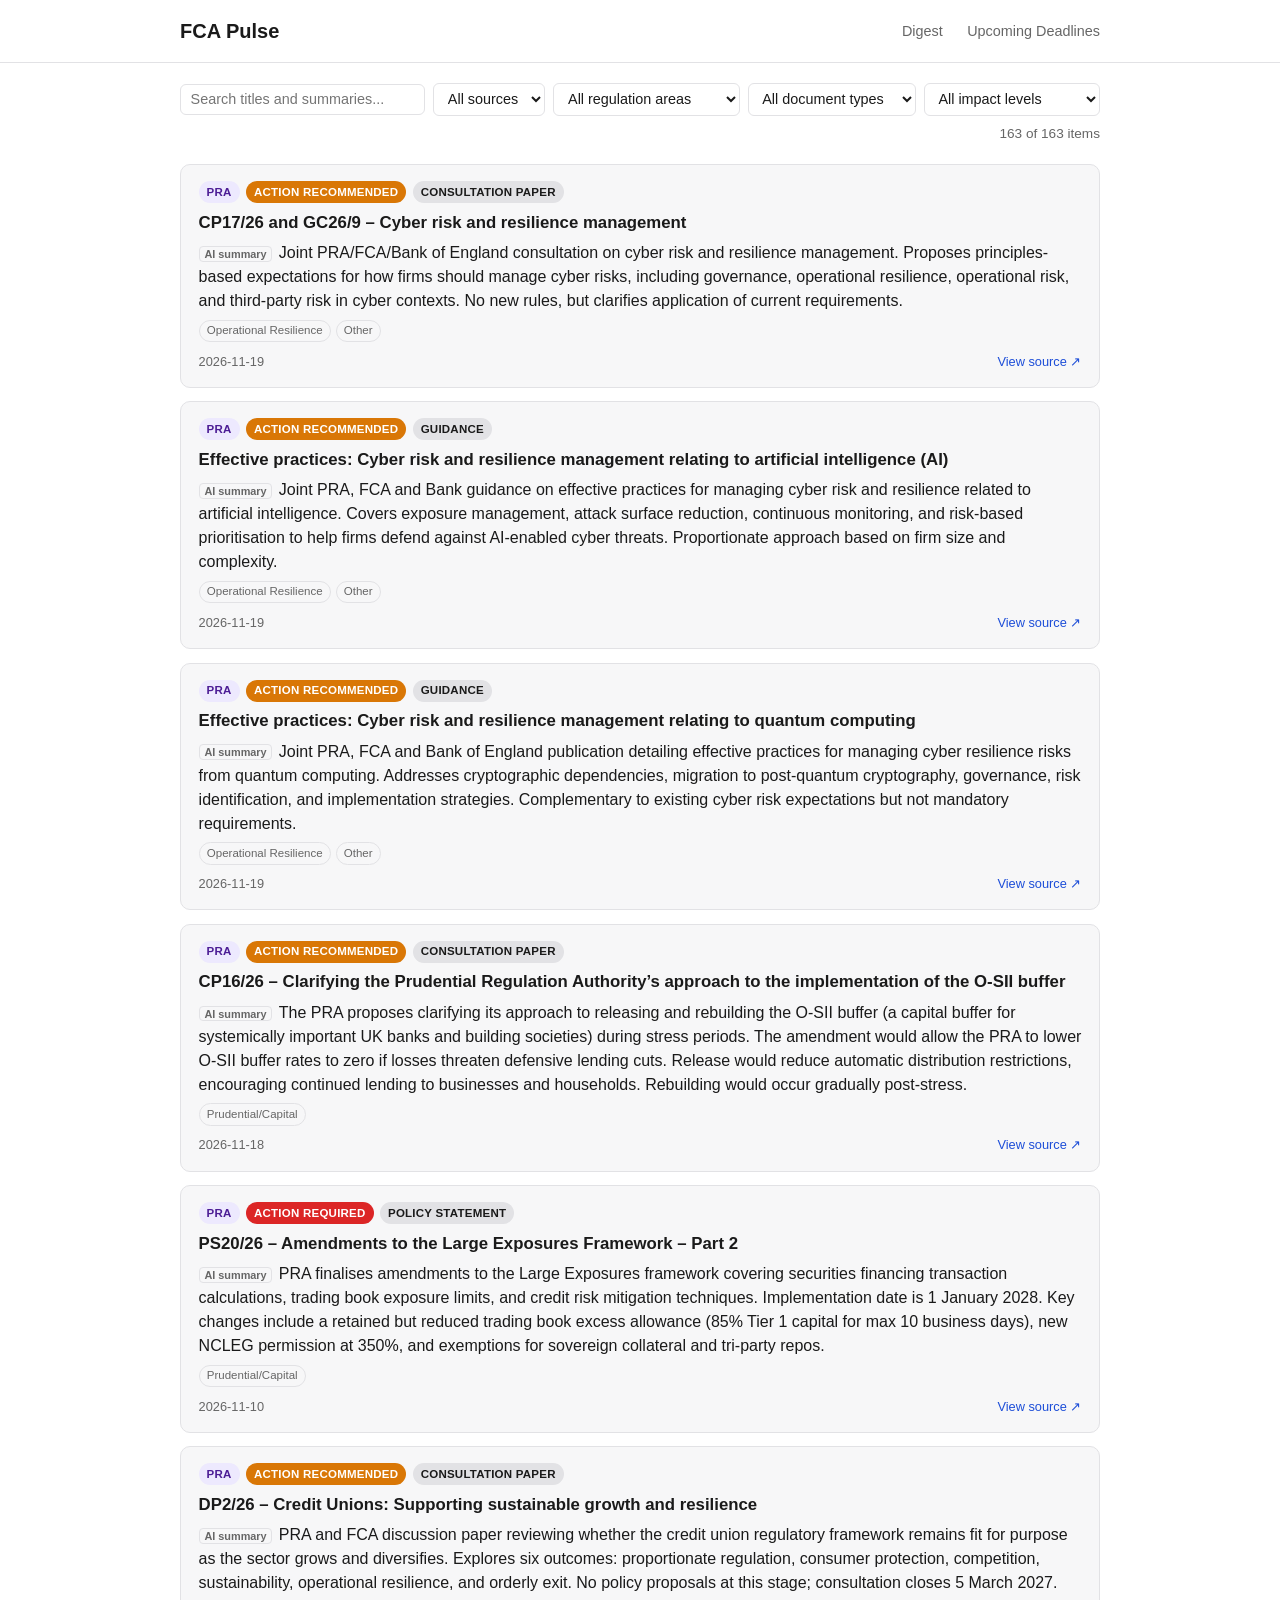
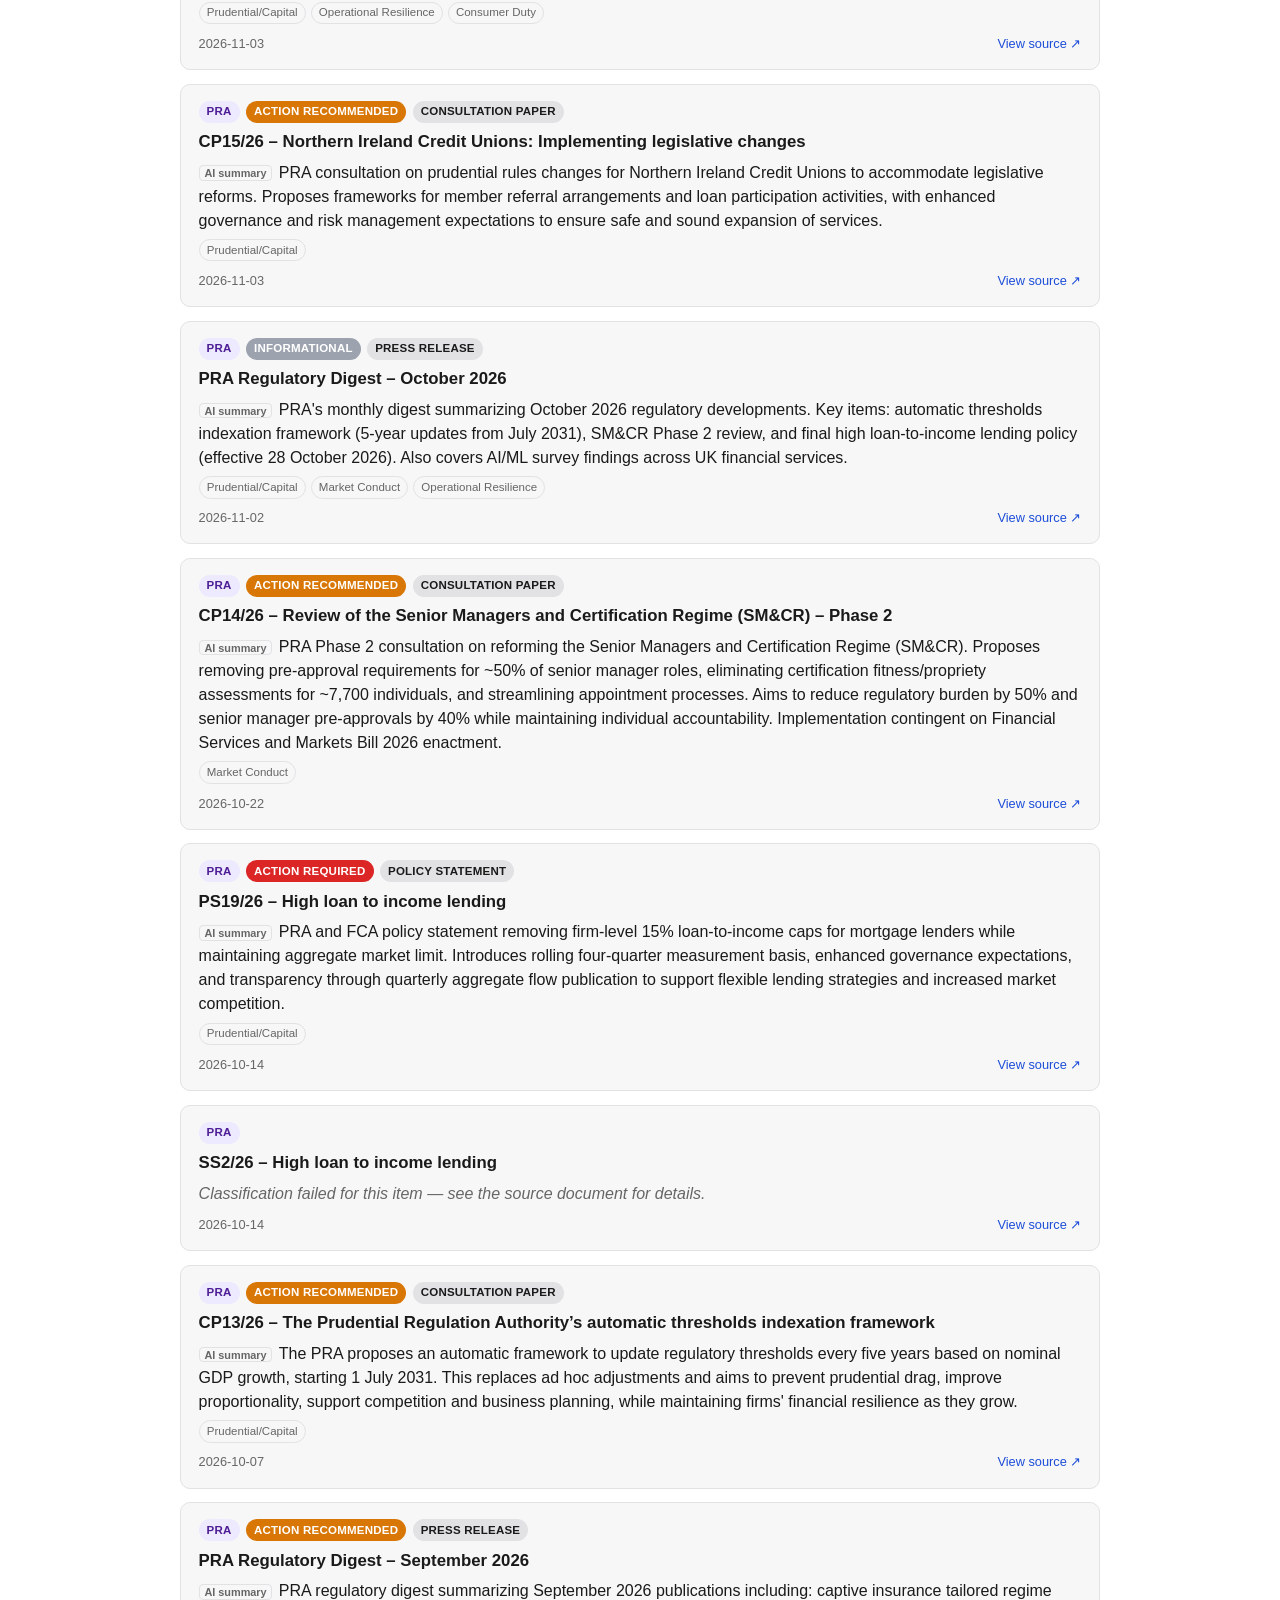
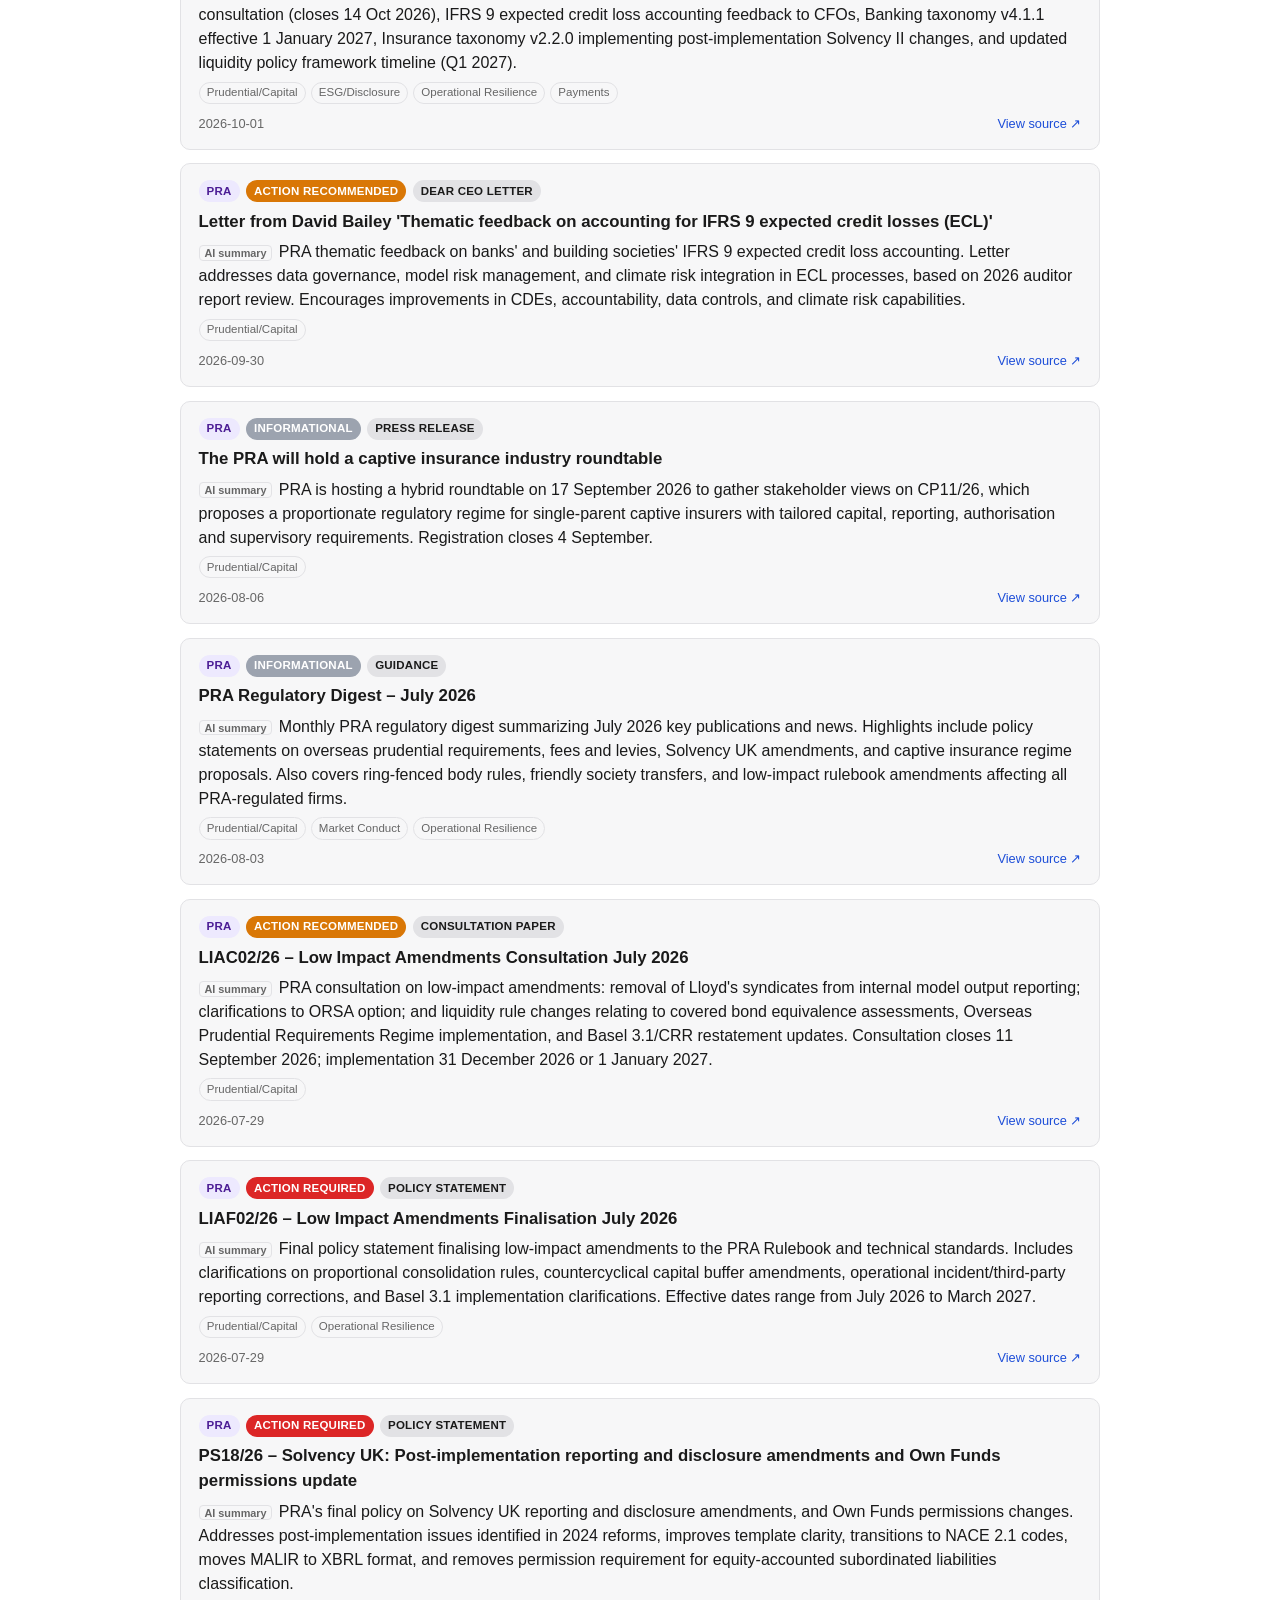
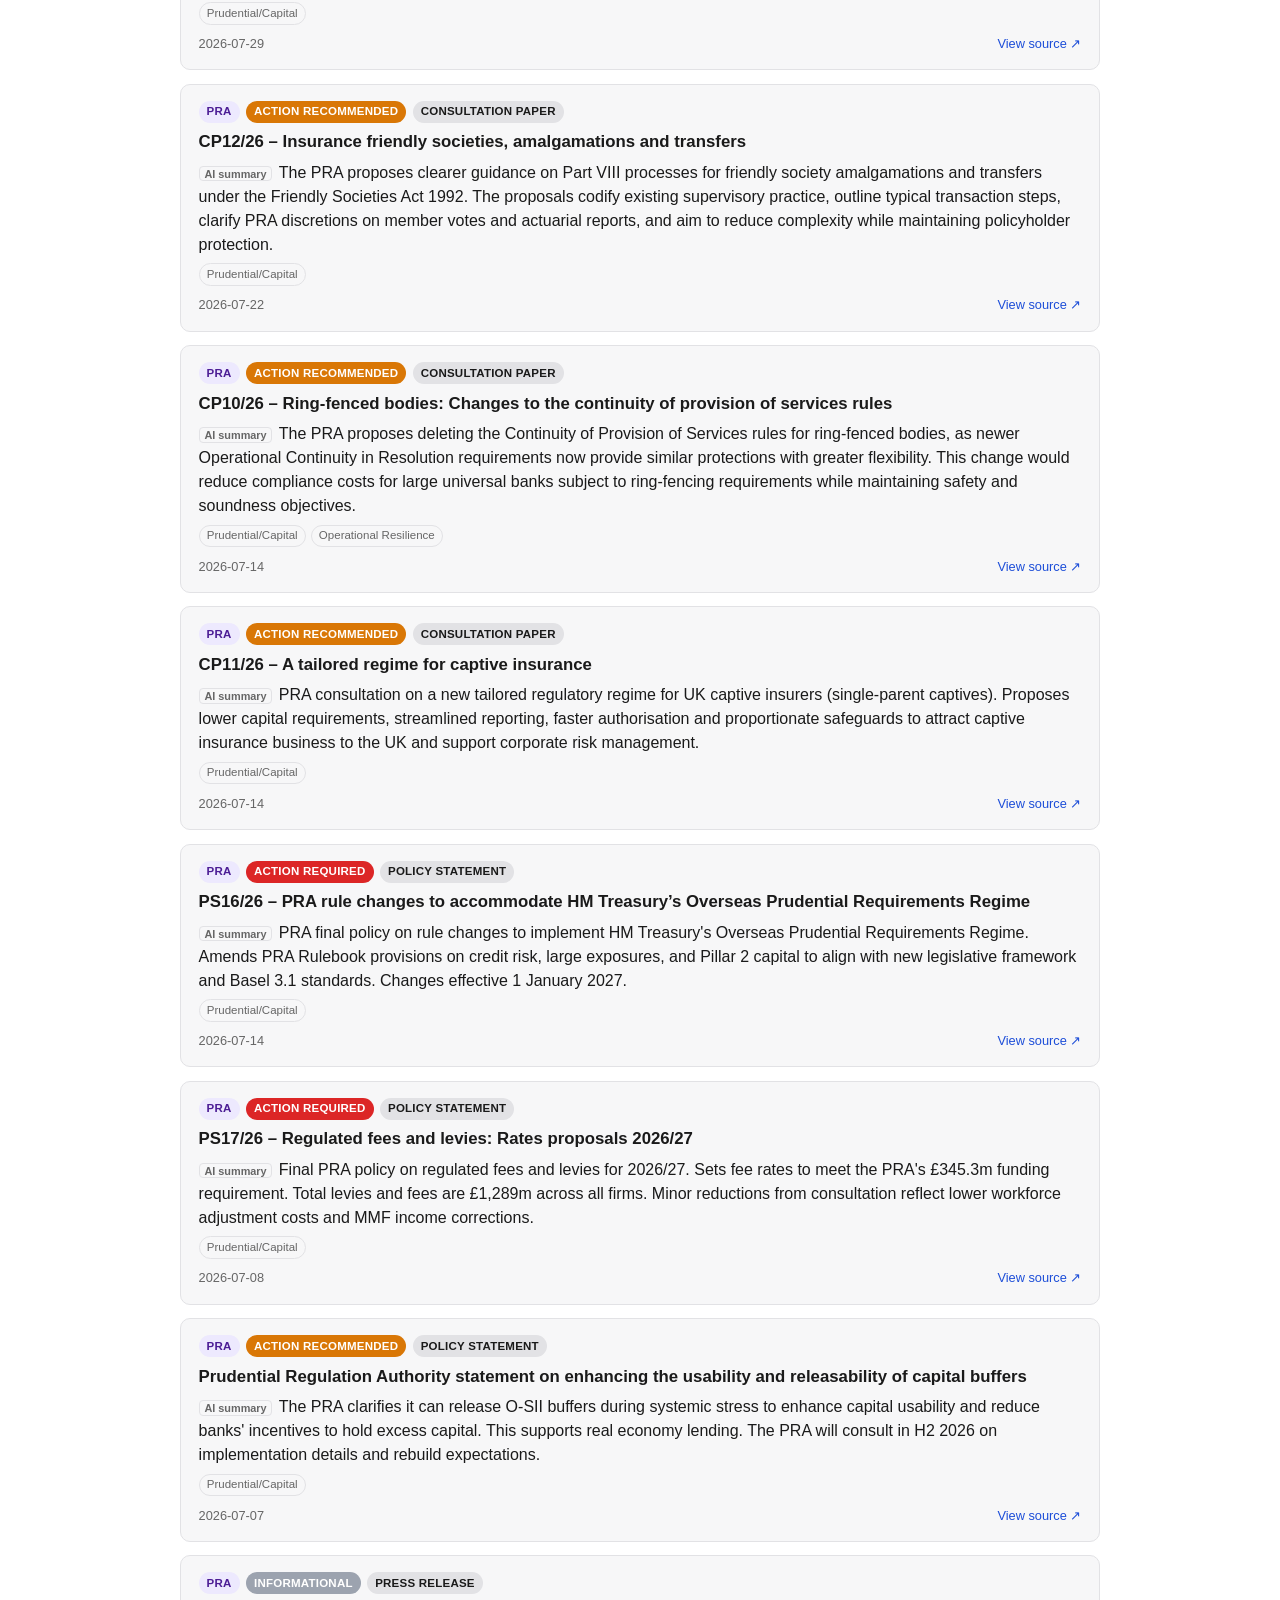
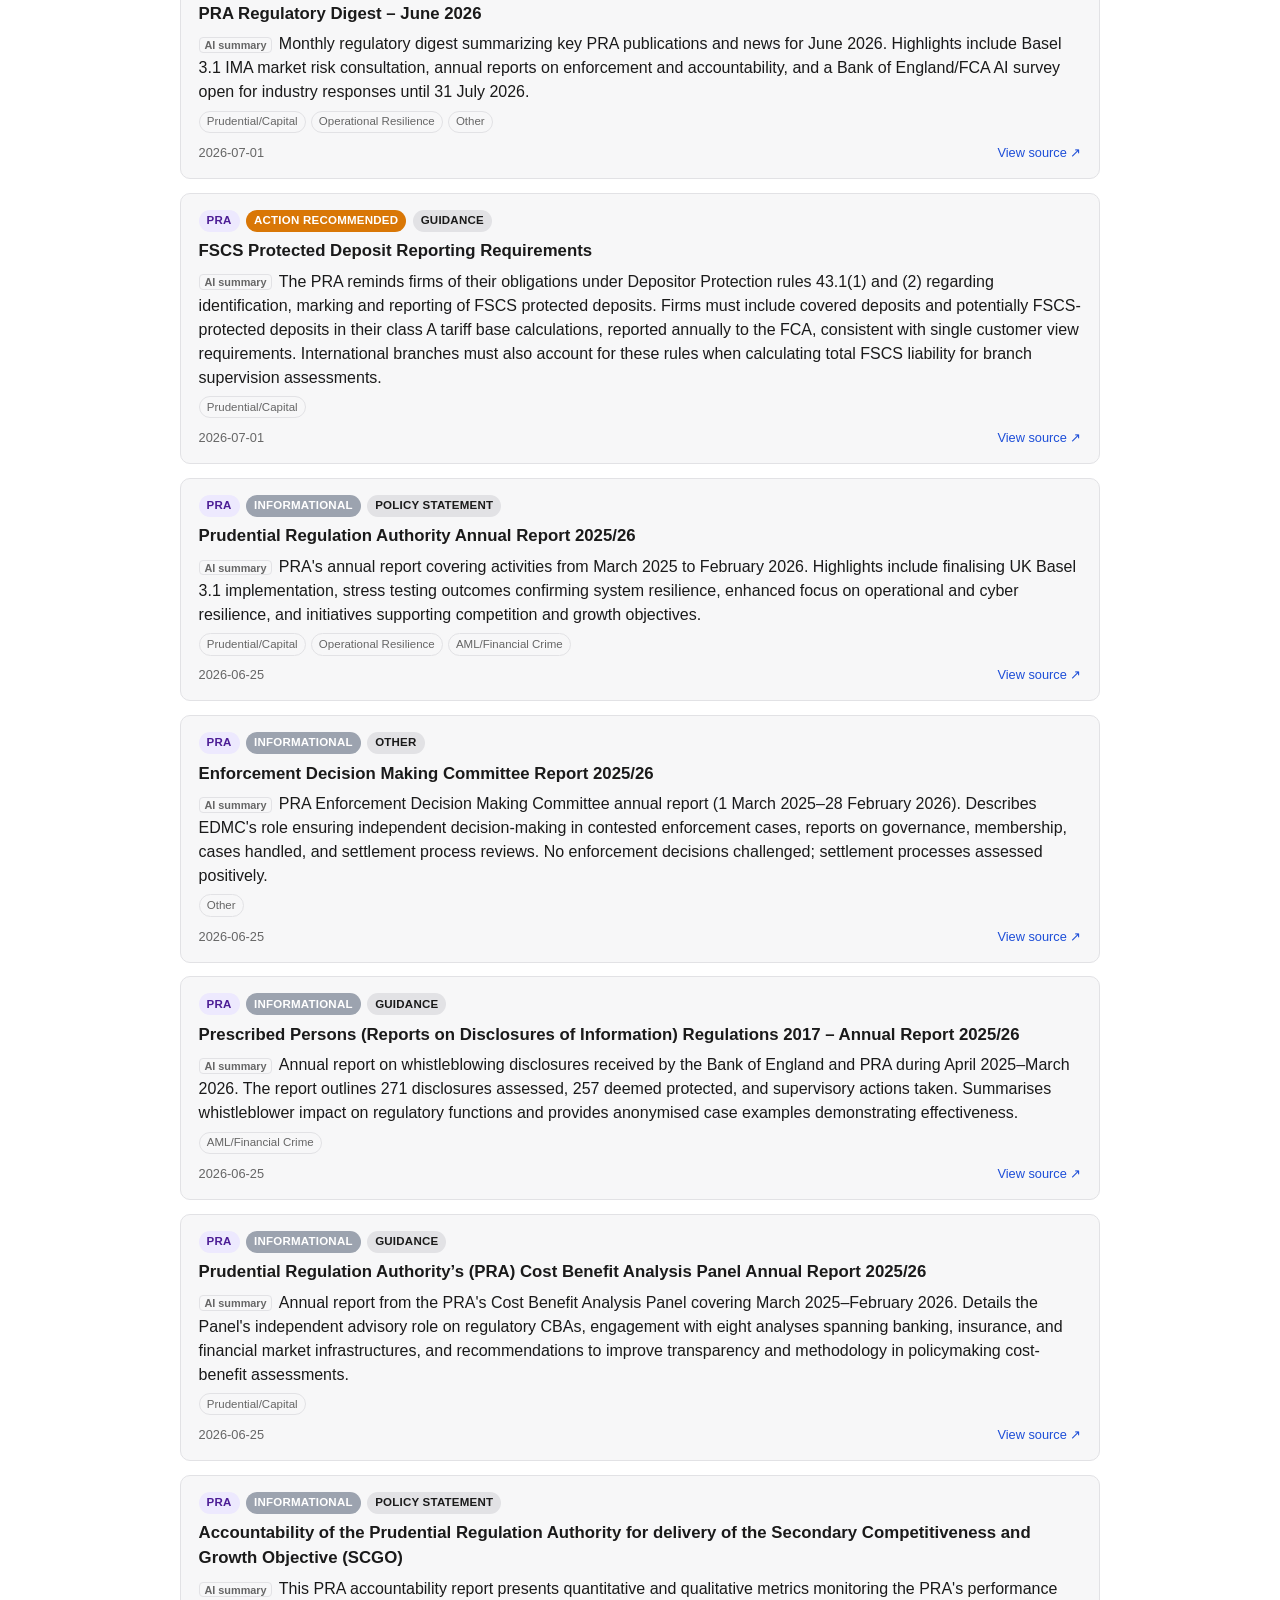
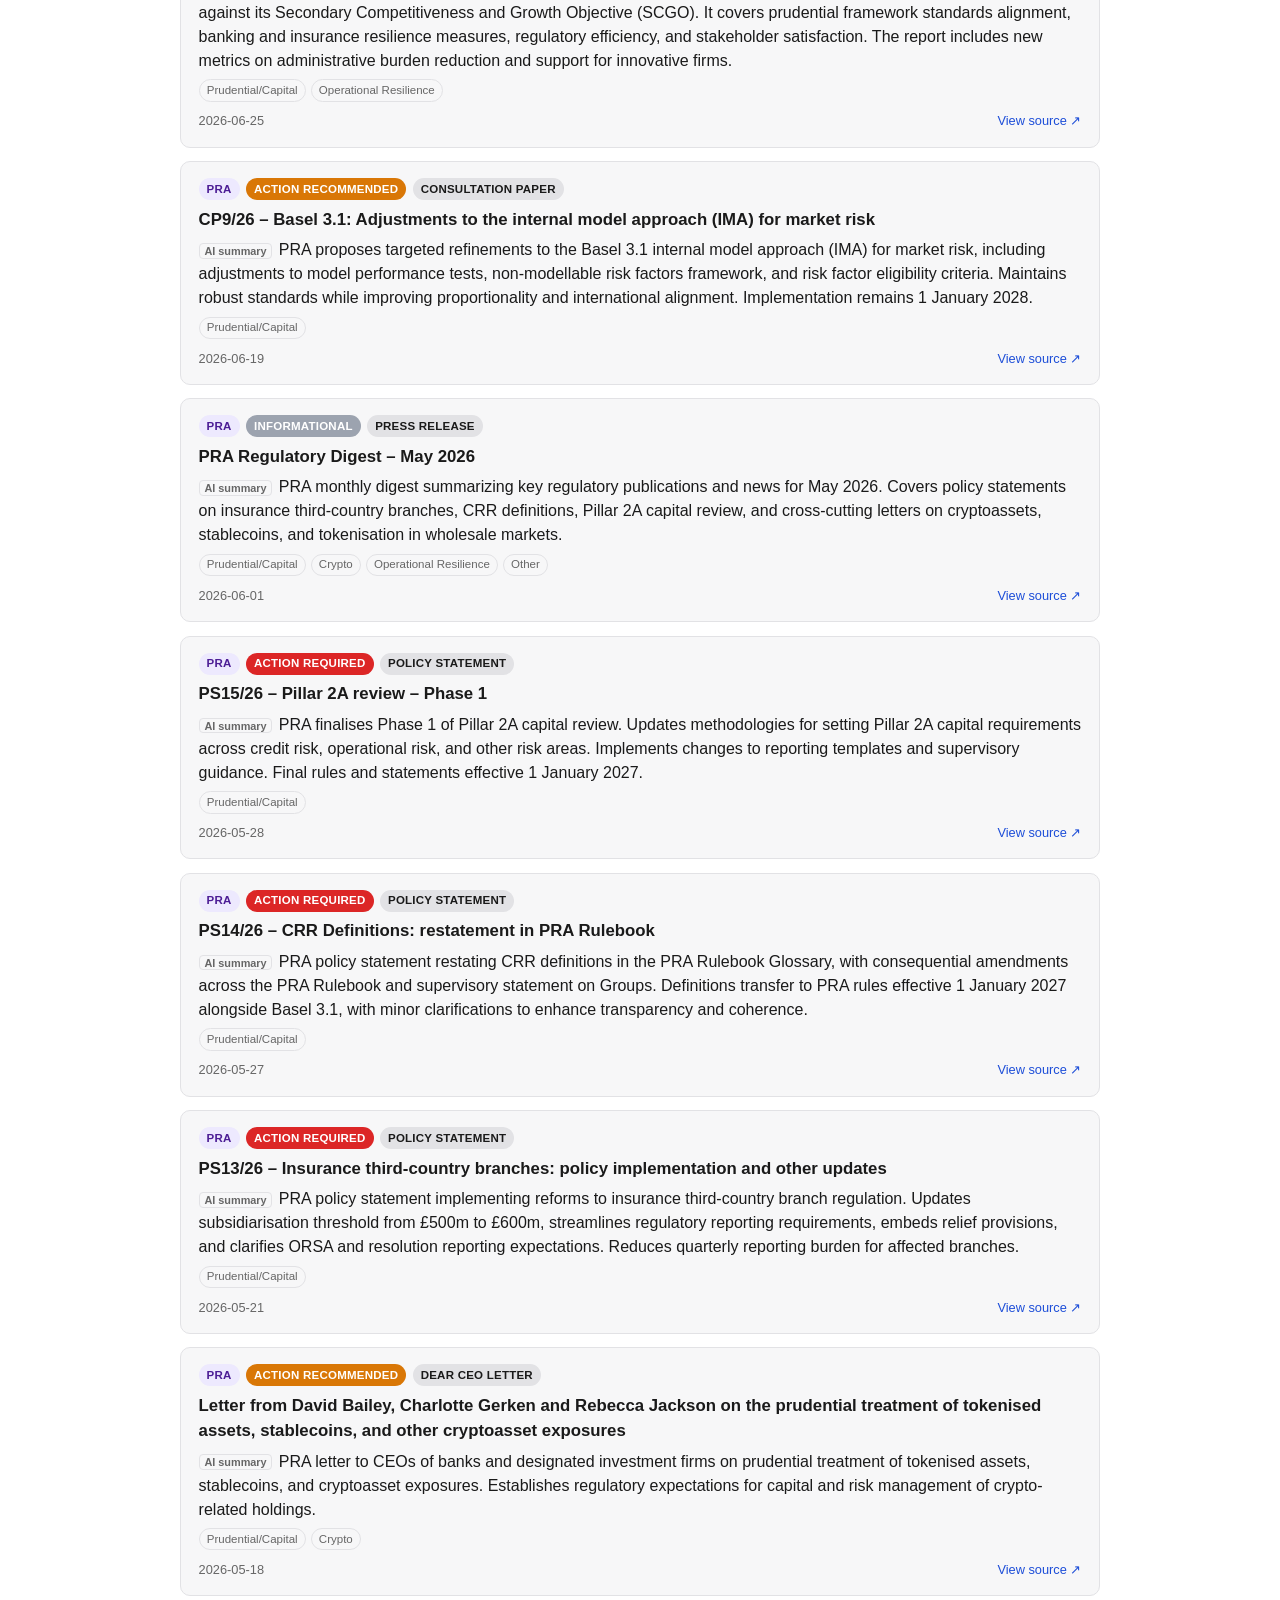
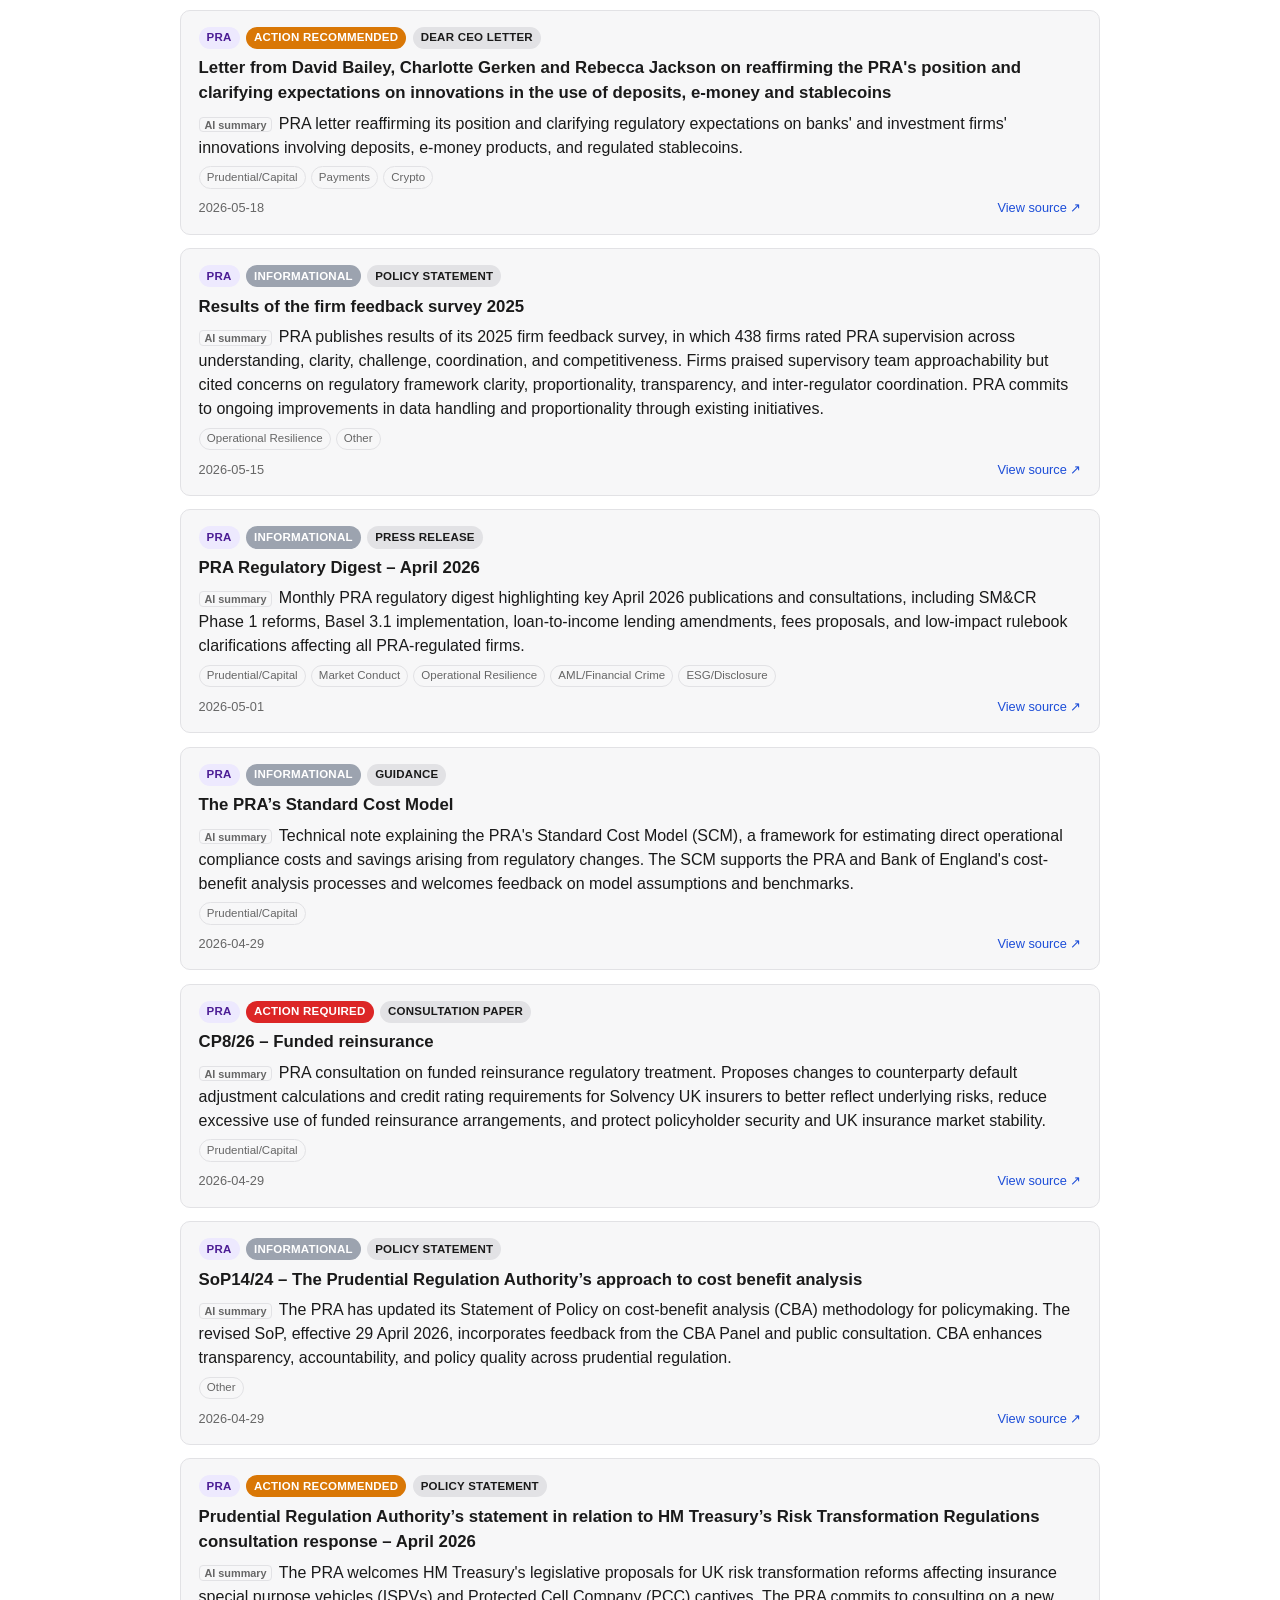
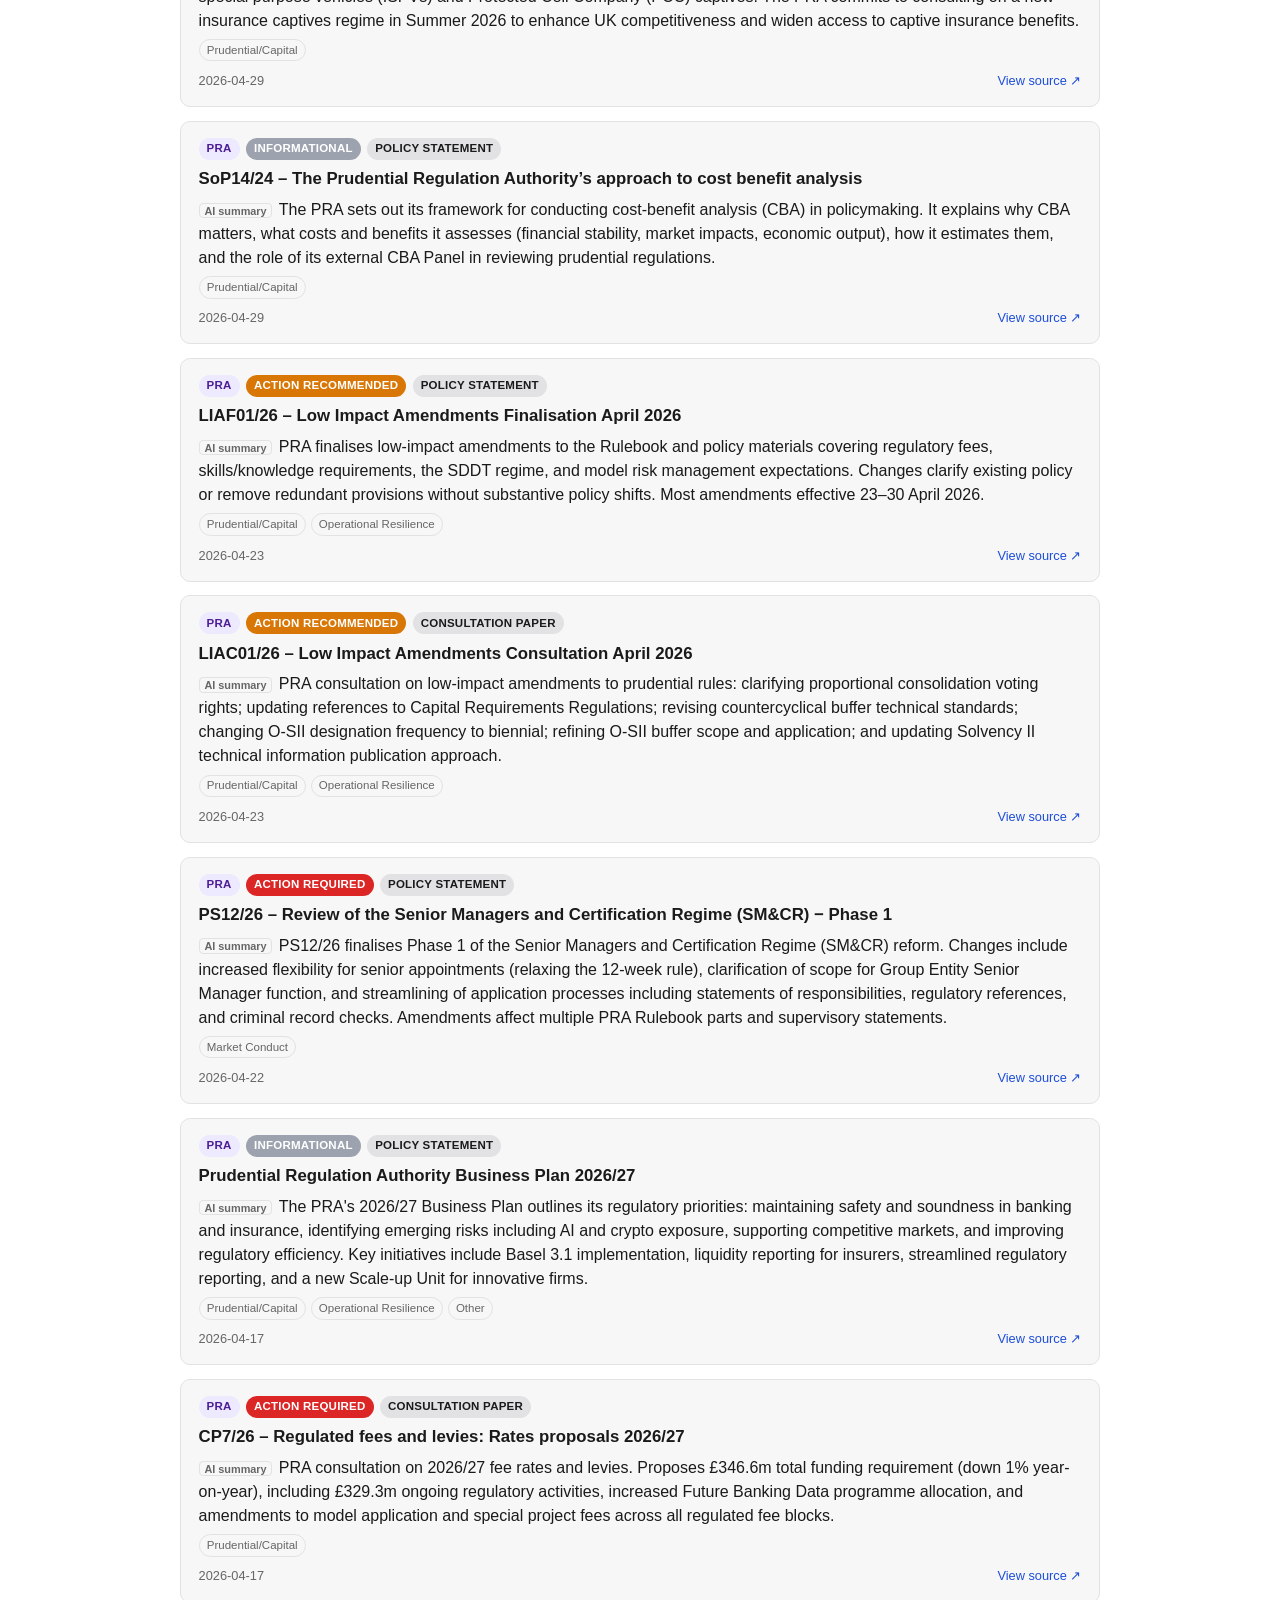
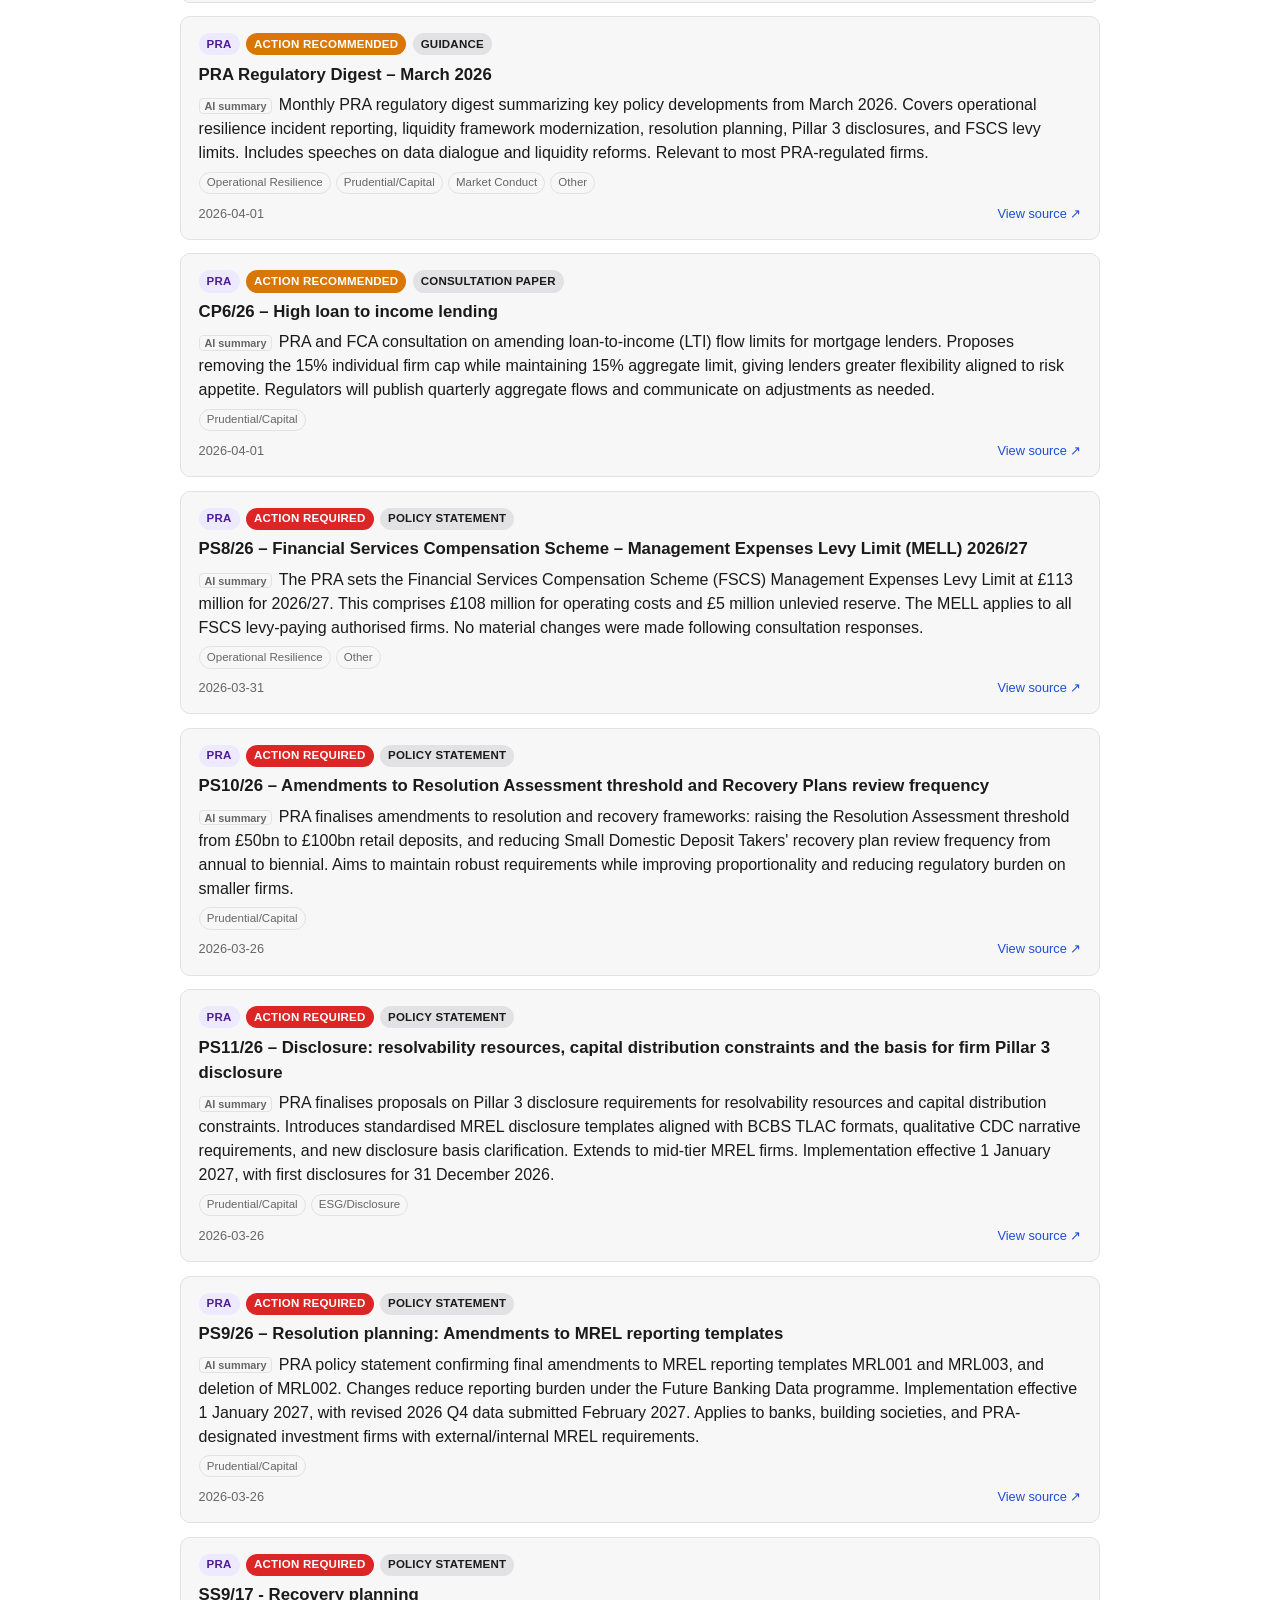
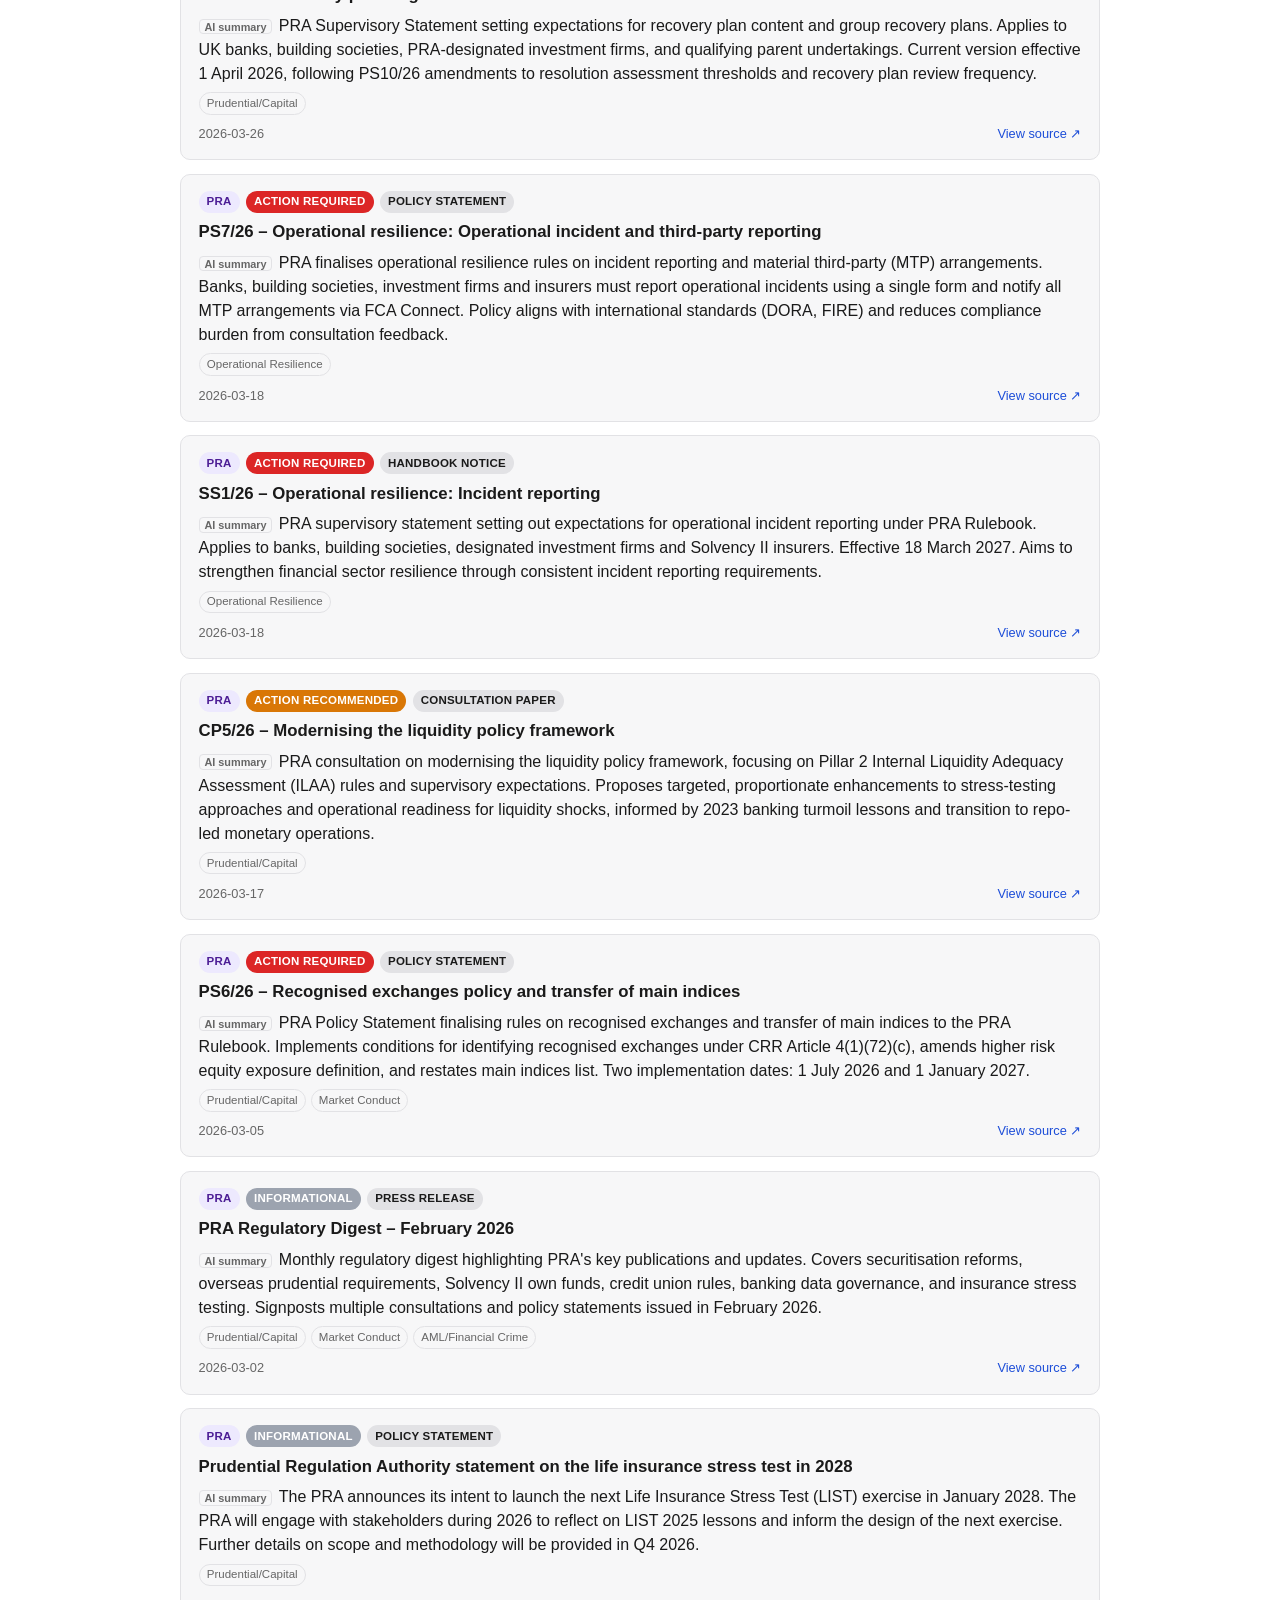
==== docs/index.html @ a9b5d6ee "chore: daily ingestion run 2026-11-21" ====
<!doctype html>
<html lang="en">
<head>
<meta charset="utf-8">
<meta name="viewport" content="width=device-width, initial-scale=1">
<title>FCA Pulse &mdash; Regulatory Digest</title>
<link rel="stylesheet" href="static/css/style.css">
</head>
<body>
<header class="site-header">
  <div class="site-header__inner">
    <a class="brand" href="index.html">FCA Pulse</a>
    <nav>
      <a href="index.html">Digest</a>
      <a href="deadlines.html">Upcoming Deadlines</a>
    </nav>
  </div>
</header>
<main class="container">
  
<section class="filters" id="filters">
  <input type="search" id="search-input" placeholder="Search titles and summaries...">
  <select id="filter-source">
    <option value="">All sources</option>
    <option value="FCA">FCA</option>
    <option value="PRA">PRA</option>
  </select>
  <select id="filter-area">
    <option value="">All regulation areas</option>
    <option value="AML/Financial Crime">AML/Financial Crime</option><option value="Consumer Duty">Consumer Duty</option><option value="Prudential/Capital">Prudential/Capital</option><option value="Market Conduct">Market Conduct</option><option value="Operational Resilience">Operational Resilience</option><option value="ESG/Disclosure">ESG/Disclosure</option><option value="Payments">Payments</option><option value="Crypto">Crypto</option><option value="Other">Other</option>
  </select>
  <select id="filter-doctype">
    <option value="">All document types</option>
    <option value="Policy Statement">Policy Statement</option><option value="Consultation Paper">Consultation Paper</option><option value="Dear CEO Letter">Dear CEO Letter</option><option value="Speech">Speech</option><option value="Enforcement Notice">Enforcement Notice</option><option value="Handbook Notice">Handbook Notice</option><option value="Press Release">Press Release</option><option value="Guidance">Guidance</option><option value="Other">Other</option>
  </select>
  <select id="filter-impact">
    <option value="">All impact levels</option>
    <option value="informational">informational</option><option value="action-recommended">action recommended</option><option value="action-required">action required</option>
  </select>
  <span id="result-count"></span>
</section>
<section id="items" class="cards">
  
<article class="card"
  data-id="d787d27e51404318"
  data-source="PRA"
  data-doctype="Consultation Paper"
  data-impact="action-recommended"
  data-areas="Operational Resilience,Other"
  data-search="cp17/26 and gc26/9 – cyber risk and resilience management joint pra/fca/bank of england consultation on cyber risk and resilience management. proposes principles-based expectations for how firms should manage cyber risks, including governance, operational resilience, operational risk, and third-party risk in cyber contexts. no new rules, but clarifies application of current requirements.">
  <div class="card__meta">
    <span class="badge badge--source badge--pra">PRA</span>
    
    <span class="badge badge--impact-action-recommended">action recommended</span>
    
    <span class="badge">Consultation Paper</span>
  </div>
  <h2 class="card__title"><a href="https://www.bankofengland.co.uk/prudential-regulation/publication/2026/november/cyber-risk-and-resilience-management-consultation-paper" target="_blank" rel="noopener">CP17/26 and GC26/9 – Cyber risk and resilience management</a></h2>
  
  <p class="card__summary"><span class="ai-label">AI summary</span>Joint PRA/FCA/Bank of England consultation on cyber risk and resilience management. Proposes principles-based expectations for how firms should manage cyber risks, including governance, operational resilience, operational risk, and third-party risk in cyber contexts. No new rules, but clarifies application of current requirements.</p>
  
  
  <div class="tags">
    <span class="tag">Operational Resilience</span><span class="tag">Other</span>
  </div>
  
  <div class="card__footer">
    <span class="card__date">2026-11-19</span>
    <a class="card__source-link" href="https://www.bankofengland.co.uk/prudential-regulation/publication/2026/november/cyber-risk-and-resilience-management-consultation-paper" target="_blank" rel="noopener">View source &#8599;</a>
  </div>
</article>

<article class="card"
  data-id="3e8acf582b7a0d1f"
  data-source="PRA"
  data-doctype="Guidance"
  data-impact="action-recommended"
  data-areas="Operational Resilience,Other"
  data-search="effective practices: cyber risk and resilience management relating to artificial intelligence (ai) joint pra, fca and bank guidance on effective practices for managing cyber risk and resilience related to artificial intelligence. covers exposure management, attack surface reduction, continuous monitoring, and risk-based prioritisation to help firms defend against ai-enabled cyber threats. proportionate approach based on firm size and complexity.">
  <div class="card__meta">
    <span class="badge badge--source badge--pra">PRA</span>
    
    <span class="badge badge--impact-action-recommended">action recommended</span>
    
    <span class="badge">Guidance</span>
  </div>
  <h2 class="card__title"><a href="https://www.bankofengland.co.uk/prudential-regulation/publication/2026/november/effective-practices-cyber-risk-and-resilience-management-relating-to-artificial-intelligence" target="_blank" rel="noopener">Effective practices: Cyber risk and resilience management relating to artificial intelligence (AI)</a></h2>
  
  <p class="card__summary"><span class="ai-label">AI summary</span>Joint PRA, FCA and Bank guidance on effective practices for managing cyber risk and resilience related to artificial intelligence. Covers exposure management, attack surface reduction, continuous monitoring, and risk-based prioritisation to help firms defend against AI-enabled cyber threats. Proportionate approach based on firm size and complexity.</p>
  
  
  <div class="tags">
    <span class="tag">Operational Resilience</span><span class="tag">Other</span>
  </div>
  
  <div class="card__footer">
    <span class="card__date">2026-11-19</span>
    <a class="card__source-link" href="https://www.bankofengland.co.uk/prudential-regulation/publication/2026/november/effective-practices-cyber-risk-and-resilience-management-relating-to-artificial-intelligence" target="_blank" rel="noopener">View source &#8599;</a>
  </div>
</article>

<article class="card"
  data-id="9fd4205878fe07e8"
  data-source="PRA"
  data-doctype="Guidance"
  data-impact="action-recommended"
  data-areas="Operational Resilience,Other"
  data-search="effective practices: cyber risk and resilience management relating to quantum computing joint pra, fca and bank of england publication detailing effective practices for managing cyber resilience risks from quantum computing. addresses cryptographic dependencies, migration to post-quantum cryptography, governance, risk identification, and implementation strategies. complementary to existing cyber risk expectations but not mandatory requirements.">
  <div class="card__meta">
    <span class="badge badge--source badge--pra">PRA</span>
    
    <span class="badge badge--impact-action-recommended">action recommended</span>
    
    <span class="badge">Guidance</span>
  </div>
  <h2 class="card__title"><a href="https://www.bankofengland.co.uk/prudential-regulation/publication/2026/november/effective-practices-cyber-risk-and-resilience-management-relating-to-quantum-computing" target="_blank" rel="noopener">Effective practices: Cyber risk and resilience management relating to quantum computing</a></h2>
  
  <p class="card__summary"><span class="ai-label">AI summary</span>Joint PRA, FCA and Bank of England publication detailing effective practices for managing cyber resilience risks from quantum computing. Addresses cryptographic dependencies, migration to post-quantum cryptography, governance, risk identification, and implementation strategies. Complementary to existing cyber risk expectations but not mandatory requirements.</p>
  
  
  <div class="tags">
    <span class="tag">Operational Resilience</span><span class="tag">Other</span>
  </div>
  
  <div class="card__footer">
    <span class="card__date">2026-11-19</span>
    <a class="card__source-link" href="https://www.bankofengland.co.uk/prudential-regulation/publication/2026/november/effective-practices-cyber-risk-and-resilience-management-relating-to-quantum-computing" target="_blank" rel="noopener">View source &#8599;</a>
  </div>
</article>

<article class="card"
  data-id="f09c58667716d0fc"
  data-source="PRA"
  data-doctype="Consultation Paper"
  data-impact="action-recommended"
  data-areas="Prudential/Capital"
  data-search="cp16/26 – clarifying the prudential regulation authority’s approach to the implementation of the o-sii buffer the pra proposes clarifying its approach to releasing and rebuilding the o-sii buffer (a capital buffer for systemically important uk banks and building societies) during stress periods. the amendment would allow the pra to lower o-sii buffer rates to zero if losses threaten defensive lending cuts. release would reduce automatic distribution restrictions, encouraging continued lending to businesses and households. rebuilding would occur gradually post-stress.">
  <div class="card__meta">
    <span class="badge badge--source badge--pra">PRA</span>
    
    <span class="badge badge--impact-action-recommended">action recommended</span>
    
    <span class="badge">Consultation Paper</span>
  </div>
  <h2 class="card__title"><a href="https://www.bankofengland.co.uk/prudential-regulation/publication/2026/november/clarifying-the-pra-approach-to-the-implementation-of-the-o-sii-buffer-consultation-paper" target="_blank" rel="noopener">CP16/26 – Clarifying the Prudential Regulation Authority’s approach to the implementation of the O-SII buffer</a></h2>
  
  <p class="card__summary"><span class="ai-label">AI summary</span>The PRA proposes clarifying its approach to releasing and rebuilding the O-SII buffer (a capital buffer for systemically important UK banks and building societies) during stress periods. The amendment would allow the PRA to lower O-SII buffer rates to zero if losses threaten defensive lending cuts. Release would reduce automatic distribution restrictions, encouraging continued lending to businesses and households. Rebuilding would occur gradually post-stress.</p>
  
  
  <div class="tags">
    <span class="tag">Prudential/Capital</span>
  </div>
  
  <div class="card__footer">
    <span class="card__date">2026-11-18</span>
    <a class="card__source-link" href="https://www.bankofengland.co.uk/prudential-regulation/publication/2026/november/clarifying-the-pra-approach-to-the-implementation-of-the-o-sii-buffer-consultation-paper" target="_blank" rel="noopener">View source &#8599;</a>
  </div>
</article>

<article class="card"
  data-id="8721eae94021040e"
  data-source="PRA"
  data-doctype="Policy Statement"
  data-impact="action-required"
  data-areas="Prudential/Capital"
  data-search="ps20/26 – amendments to the large exposures framework – part 2 pra finalises amendments to the large exposures framework covering securities financing transaction calculations, trading book exposure limits, and credit risk mitigation techniques. implementation date is 1 january 2028. key changes include a retained but reduced trading book excess allowance (85% tier 1 capital for max 10 business days), new ncleg permission at 350%, and exemptions for sovereign collateral and tri-party repos.">
  <div class="card__meta">
    <span class="badge badge--source badge--pra">PRA</span>
    
    <span class="badge badge--impact-action-required">action required</span>
    
    <span class="badge">Policy Statement</span>
  </div>
  <h2 class="card__title"><a href="https://www.bankofengland.co.uk/prudential-regulation/publication/2026/november/amendments-to-the-large-exposures-framework-part-2-policy-statement" target="_blank" rel="noopener">PS20/26 – Amendments to the Large Exposures Framework – Part 2</a></h2>
  
  <p class="card__summary"><span class="ai-label">AI summary</span>PRA finalises amendments to the Large Exposures framework covering securities financing transaction calculations, trading book exposure limits, and credit risk mitigation techniques. Implementation date is 1 January 2028. Key changes include a retained but reduced trading book excess allowance (85% Tier 1 capital for max 10 business days), new NCLEG permission at 350%, and exemptions for sovereign collateral and tri-party repos.</p>
  
  
  <div class="tags">
    <span class="tag">Prudential/Capital</span>
  </div>
  
  <div class="card__footer">
    <span class="card__date">2026-11-10</span>
    <a class="card__source-link" href="https://www.bankofengland.co.uk/prudential-regulation/publication/2026/november/amendments-to-the-large-exposures-framework-part-2-policy-statement" target="_blank" rel="noopener">View source &#8599;</a>
  </div>
</article>

<article class="card"
  data-id="a2b9437bc55af30d"
  data-source="PRA"
  data-doctype="Consultation Paper"
  data-impact="action-recommended"
  data-areas="Prudential/Capital,Operational Resilience,Consumer Duty"
  data-search="dp2/26 – credit unions: supporting sustainable growth and resilience pra and fca discussion paper reviewing whether the credit union regulatory framework remains fit for purpose as the sector grows and diversifies. explores six outcomes: proportionate regulation, consumer protection, competition, sustainability, operational resilience, and orderly exit. no policy proposals at this stage; consultation closes 5 march 2027.">
  <div class="card__meta">
    <span class="badge badge--source badge--pra">PRA</span>
    
    <span class="badge badge--impact-action-recommended">action recommended</span>
    
    <span class="badge">Consultation Paper</span>
  </div>
  <h2 class="card__title"><a href="https://www.bankofengland.co.uk/prudential-regulation/publication/2026/november/credit-unions-supporting-sustainable-growth-and-resilience-discussion-paper" target="_blank" rel="noopener">DP2/26 – Credit Unions: Supporting sustainable growth and resilience</a></h2>
  
  <p class="card__summary"><span class="ai-label">AI summary</span>PRA and FCA discussion paper reviewing whether the credit union regulatory framework remains fit for purpose as the sector grows and diversifies. Explores six outcomes: proportionate regulation, consumer protection, competition, sustainability, operational resilience, and orderly exit. No policy proposals at this stage; consultation closes 5 March 2027.</p>
  
  
  <div class="tags">
    <span class="tag">Prudential/Capital</span><span class="tag">Operational Resilience</span><span class="tag">Consumer Duty</span>
  </div>
  
  <div class="card__footer">
    <span class="card__date">2026-11-03</span>
    <a class="card__source-link" href="https://www.bankofengland.co.uk/prudential-regulation/publication/2026/november/credit-unions-supporting-sustainable-growth-and-resilience-discussion-paper" target="_blank" rel="noopener">View source &#8599;</a>
  </div>
</article>

<article class="card"
  data-id="75c57f6ca5ee6285"
  data-source="PRA"
  data-doctype="Consultation Paper"
  data-impact="action-recommended"
  data-areas="Prudential/Capital"
  data-search="cp15/26 – northern ireland credit unions: implementing legislative changes pra consultation on prudential rules changes for northern ireland credit unions to accommodate legislative reforms. proposes frameworks for member referral arrangements and loan participation activities, with enhanced governance and risk management expectations to ensure safe and sound expansion of services.">
  <div class="card__meta">
    <span class="badge badge--source badge--pra">PRA</span>
    
    <span class="badge badge--impact-action-recommended">action recommended</span>
    
    <span class="badge">Consultation Paper</span>
  </div>
  <h2 class="card__title"><a href="https://www.bankofengland.co.uk/prudential-regulation/publication/2026/november/nicu-implementing-legislative-changes-consultation-paper" target="_blank" rel="noopener">CP15/26 – Northern Ireland Credit Unions: Implementing legislative changes</a></h2>
  
  <p class="card__summary"><span class="ai-label">AI summary</span>PRA consultation on prudential rules changes for Northern Ireland Credit Unions to accommodate legislative reforms. Proposes frameworks for member referral arrangements and loan participation activities, with enhanced governance and risk management expectations to ensure safe and sound expansion of services.</p>
  
  
  <div class="tags">
    <span class="tag">Prudential/Capital</span>
  </div>
  
  <div class="card__footer">
    <span class="card__date">2026-11-03</span>
    <a class="card__source-link" href="https://www.bankofengland.co.uk/prudential-regulation/publication/2026/november/nicu-implementing-legislative-changes-consultation-paper" target="_blank" rel="noopener">View source &#8599;</a>
  </div>
</article>

<article class="card"
  data-id="674cccc407ecfd11"
  data-source="PRA"
  data-doctype="Press Release"
  data-impact="informational"
  data-areas="Prudential/Capital,Market Conduct,Operational Resilience"
  data-search="pra regulatory digest – october 2026 pra&#39;s monthly digest summarizing october 2026 regulatory developments. key items: automatic thresholds indexation framework (5-year updates from july 2031), sm&amp;cr phase 2 review, and final high loan-to-income lending policy (effective 28 october 2026). also covers ai/ml survey findings across uk financial services.">
  <div class="card__meta">
    <span class="badge badge--source badge--pra">PRA</span>
    
    <span class="badge badge--impact-informational">informational</span>
    
    <span class="badge">Press Release</span>
  </div>
  <h2 class="card__title"><a href="https://www.bankofengland.co.uk/prudential-regulation/regulatory-digest/2026/october-2026" target="_blank" rel="noopener">PRA Regulatory Digest – October 2026</a></h2>
  
  <p class="card__summary"><span class="ai-label">AI summary</span>PRA&#39;s monthly digest summarizing October 2026 regulatory developments. Key items: automatic thresholds indexation framework (5-year updates from July 2031), SM&amp;CR Phase 2 review, and final high loan-to-income lending policy (effective 28 October 2026). Also covers AI/ML survey findings across UK financial services.</p>
  
  
  <div class="tags">
    <span class="tag">Prudential/Capital</span><span class="tag">Market Conduct</span><span class="tag">Operational Resilience</span>
  </div>
  
  <div class="card__footer">
    <span class="card__date">2026-11-02</span>
    <a class="card__source-link" href="https://www.bankofengland.co.uk/prudential-regulation/regulatory-digest/2026/october-2026" target="_blank" rel="noopener">View source &#8599;</a>
  </div>
</article>

<article class="card"
  data-id="9ca94a023acc485d"
  data-source="PRA"
  data-doctype="Consultation Paper"
  data-impact="action-recommended"
  data-areas="Market Conduct"
  data-search="cp14/26 – review of the senior managers and certification regime (sm&amp;cr) – phase 2 pra phase 2 consultation on reforming the senior managers and certification regime (sm&amp;cr). proposes removing pre-approval requirements for ~50% of senior manager roles, eliminating certification fitness/propriety assessments for ~7,700 individuals, and streamlining appointment processes. aims to reduce regulatory burden by 50% and senior manager pre-approvals by 40% while maintaining individual accountability. implementation contingent on financial services and markets bill 2026 enactment.">
  <div class="card__meta">
    <span class="badge badge--source badge--pra">PRA</span>
    
    <span class="badge badge--impact-action-recommended">action recommended</span>
    
    <span class="badge">Consultation Paper</span>
  </div>
  <h2 class="card__title"><a href="https://www.bankofengland.co.uk/prudential-regulation/publication/2026/october/review-of-the-smcr-phase-two-consultation-paper" target="_blank" rel="noopener">CP14/26 – Review of the Senior Managers and Certification Regime (SM&amp;CR) – Phase 2</a></h2>
  
  <p class="card__summary"><span class="ai-label">AI summary</span>PRA Phase 2 consultation on reforming the Senior Managers and Certification Regime (SM&amp;CR). Proposes removing pre-approval requirements for ~50% of senior manager roles, eliminating certification fitness/propriety assessments for ~7,700 individuals, and streamlining appointment processes. Aims to reduce regulatory burden by 50% and senior manager pre-approvals by 40% while maintaining individual accountability. Implementation contingent on Financial Services and Markets Bill 2026 enactment.</p>
  
  
  <div class="tags">
    <span class="tag">Market Conduct</span>
  </div>
  
  <div class="card__footer">
    <span class="card__date">2026-10-22</span>
    <a class="card__source-link" href="https://www.bankofengland.co.uk/prudential-regulation/publication/2026/october/review-of-the-smcr-phase-two-consultation-paper" target="_blank" rel="noopener">View source &#8599;</a>
  </div>
</article>

<article class="card"
  data-id="fdb3af901362bba8"
  data-source="PRA"
  data-doctype="Policy Statement"
  data-impact="action-required"
  data-areas="Prudential/Capital"
  data-search="ps19/26 – high loan to income lending pra and fca policy statement removing firm-level 15% loan-to-income caps for mortgage lenders while maintaining aggregate market limit. introduces rolling four-quarter measurement basis, enhanced governance expectations, and transparency through quarterly aggregate flow publication to support flexible lending strategies and increased market competition.">
  <div class="card__meta">
    <span class="badge badge--source badge--pra">PRA</span>
    
    <span class="badge badge--impact-action-required">action required</span>
    
    <span class="badge">Policy Statement</span>
  </div>
  <h2 class="card__title"><a href="https://www.bankofengland.co.uk/prudential-regulation/publication/2026/october/high-loan-to-income-lending-policy-statement" target="_blank" rel="noopener">PS19/26 – High loan to income lending</a></h2>
  
  <p class="card__summary"><span class="ai-label">AI summary</span>PRA and FCA policy statement removing firm-level 15% loan-to-income caps for mortgage lenders while maintaining aggregate market limit. Introduces rolling four-quarter measurement basis, enhanced governance expectations, and transparency through quarterly aggregate flow publication to support flexible lending strategies and increased market competition.</p>
  
  
  <div class="tags">
    <span class="tag">Prudential/Capital</span>
  </div>
  
  <div class="card__footer">
    <span class="card__date">2026-10-14</span>
    <a class="card__source-link" href="https://www.bankofengland.co.uk/prudential-regulation/publication/2026/october/high-loan-to-income-lending-policy-statement" target="_blank" rel="noopener">View source &#8599;</a>
  </div>
</article>

<article class="card"
  data-id="d939fc3d94adf036"
  data-source="PRA"
  data-doctype=""
  data-impact=""
  data-areas=""
  data-search="ss2/26 – high loan to income lending ">
  <div class="card__meta">
    <span class="badge badge--source badge--pra">PRA</span>
    
    
  </div>
  <h2 class="card__title"><a href="https://www.bankofengland.co.uk/prudential-regulation/publication/2026/october/high-loan-to-income-lending-supervisory-statement" target="_blank" rel="noopener">SS2/26 – High loan to income lending</a></h2>
  
  <p class="card__summary card__summary--failed">Classification failed for this item &mdash; see the source document for details.</p>
  
  
  <div class="card__footer">
    <span class="card__date">2026-10-14</span>
    <a class="card__source-link" href="https://www.bankofengland.co.uk/prudential-regulation/publication/2026/october/high-loan-to-income-lending-supervisory-statement" target="_blank" rel="noopener">View source &#8599;</a>
  </div>
</article>

<article class="card"
  data-id="f316f7f0773cfb6c"
  data-source="PRA"
  data-doctype="Consultation Paper"
  data-impact="action-recommended"
  data-areas="Prudential/Capital"
  data-search="cp13/26 –  the prudential regulation authority’s automatic thresholds indexation framework the pra proposes an automatic framework to update regulatory thresholds every five years based on nominal gdp growth, starting 1 july 2031. this replaces ad hoc adjustments and aims to prevent prudential drag, improve proportionality, support competition and business planning, while maintaining firms&#39; financial resilience as they grow.">
  <div class="card__meta">
    <span class="badge badge--source badge--pra">PRA</span>
    
    <span class="badge badge--impact-action-recommended">action recommended</span>
    
    <span class="badge">Consultation Paper</span>
  </div>
  <h2 class="card__title"><a href="https://www.bankofengland.co.uk/prudential-regulation/publication/2026/october/updating-regulatory-thresholds-consultation-paper" target="_blank" rel="noopener">CP13/26 –  The Prudential Regulation Authority’s automatic thresholds indexation framework</a></h2>
  
  <p class="card__summary"><span class="ai-label">AI summary</span>The PRA proposes an automatic framework to update regulatory thresholds every five years based on nominal GDP growth, starting 1 July 2031. This replaces ad hoc adjustments and aims to prevent prudential drag, improve proportionality, support competition and business planning, while maintaining firms&#39; financial resilience as they grow.</p>
  
  
  <div class="tags">
    <span class="tag">Prudential/Capital</span>
  </div>
  
  <div class="card__footer">
    <span class="card__date">2026-10-07</span>
    <a class="card__source-link" href="https://www.bankofengland.co.uk/prudential-regulation/publication/2026/october/updating-regulatory-thresholds-consultation-paper" target="_blank" rel="noopener">View source &#8599;</a>
  </div>
</article>

<article class="card"
  data-id="528a7a17bb5373d1"
  data-source="PRA"
  data-doctype="Press Release"
  data-impact="action-recommended"
  data-areas="Prudential/Capital,ESG/Disclosure,Operational Resilience,Payments"
  data-search="pra regulatory digest – september 2026 pra regulatory digest summarizing september 2026 publications including: captive insurance tailored regime consultation (closes 14 oct 2026), ifrs 9 expected credit loss accounting feedback to cfos, banking taxonomy v4.1.1 effective 1 january 2027, insurance taxonomy v2.2.0 implementing post-implementation solvency ii changes, and updated liquidity policy framework timeline (q1 2027).">
  <div class="card__meta">
    <span class="badge badge--source badge--pra">PRA</span>
    
    <span class="badge badge--impact-action-recommended">action recommended</span>
    
    <span class="badge">Press Release</span>
  </div>
  <h2 class="card__title"><a href="https://www.bankofengland.co.uk/prudential-regulation/regulatory-digest/2026/september-2026" target="_blank" rel="noopener">PRA Regulatory Digest – September 2026</a></h2>
  
  <p class="card__summary"><span class="ai-label">AI summary</span>PRA regulatory digest summarizing September 2026 publications including: captive insurance tailored regime consultation (closes 14 Oct 2026), IFRS 9 expected credit loss accounting feedback to CFOs, Banking taxonomy v4.1.1 effective 1 January 2027, Insurance taxonomy v2.2.0 implementing post-implementation Solvency II changes, and updated liquidity policy framework timeline (Q1 2027).</p>
  
  
  <div class="tags">
    <span class="tag">Prudential/Capital</span><span class="tag">ESG/Disclosure</span><span class="tag">Operational Resilience</span><span class="tag">Payments</span>
  </div>
  
  <div class="card__footer">
    <span class="card__date">2026-10-01</span>
    <a class="card__source-link" href="https://www.bankofengland.co.uk/prudential-regulation/regulatory-digest/2026/september-2026" target="_blank" rel="noopener">View source &#8599;</a>
  </div>
</article>

<article class="card"
  data-id="46d125371603cbc3"
  data-source="PRA"
  data-doctype="Dear CEO Letter"
  data-impact="action-recommended"
  data-areas="Prudential/Capital"
  data-search="letter from david bailey &#39;thematic feedback on accounting for ifrs 9 expected credit losses (ecl)&#39; pra thematic feedback on banks&#39; and building societies&#39; ifrs 9 expected credit loss accounting. letter addresses data governance, model risk management, and climate risk integration in ecl processes, based on 2026 auditor report review. encourages improvements in cdes, accountability, data controls, and climate risk capabilities.">
  <div class="card__meta">
    <span class="badge badge--source badge--pra">PRA</span>
    
    <span class="badge badge--impact-action-recommended">action recommended</span>
    
    <span class="badge">Dear CEO Letter</span>
  </div>
  <h2 class="card__title"><a href="https://www.bankofengland.co.uk/prudential-regulation/letter/2026/thematic-feedback-on-accounting-for-ifrs-9-ecl" target="_blank" rel="noopener">Letter from David Bailey &#39;Thematic feedback on accounting for IFRS 9 expected credit losses (ECL)&#39;</a></h2>
  
  <p class="card__summary"><span class="ai-label">AI summary</span>PRA thematic feedback on banks&#39; and building societies&#39; IFRS 9 expected credit loss accounting. Letter addresses data governance, model risk management, and climate risk integration in ECL processes, based on 2026 auditor report review. Encourages improvements in CDEs, accountability, data controls, and climate risk capabilities.</p>
  
  
  <div class="tags">
    <span class="tag">Prudential/Capital</span>
  </div>
  
  <div class="card__footer">
    <span class="card__date">2026-09-30</span>
    <a class="card__source-link" href="https://www.bankofengland.co.uk/prudential-regulation/letter/2026/thematic-feedback-on-accounting-for-ifrs-9-ecl" target="_blank" rel="noopener">View source &#8599;</a>
  </div>
</article>

<article class="card"
  data-id="8d951f4d72900ce5"
  data-source="PRA"
  data-doctype="Press Release"
  data-impact="informational"
  data-areas="Prudential/Capital"
  data-search="the pra will hold a captive insurance industry roundtable pra is hosting a hybrid roundtable on 17 september 2026 to gather stakeholder views on cp11/26, which proposes a proportionate regulatory regime for single-parent captive insurers with tailored capital, reporting, authorisation and supervisory requirements. registration closes 4 september.">
  <div class="card__meta">
    <span class="badge badge--source badge--pra">PRA</span>
    
    <span class="badge badge--impact-informational">informational</span>
    
    <span class="badge">Press Release</span>
  </div>
  <h2 class="card__title"><a href="https://www.bankofengland.co.uk/prudential-regulation/publication/2026/august/pra-holds-captive-insurance-industry-roundtable" target="_blank" rel="noopener">The PRA will hold a captive insurance industry roundtable</a></h2>
  
  <p class="card__summary"><span class="ai-label">AI summary</span>PRA is hosting a hybrid roundtable on 17 September 2026 to gather stakeholder views on CP11/26, which proposes a proportionate regulatory regime for single-parent captive insurers with tailored capital, reporting, authorisation and supervisory requirements. Registration closes 4 September.</p>
  
  
  <div class="tags">
    <span class="tag">Prudential/Capital</span>
  </div>
  
  <div class="card__footer">
    <span class="card__date">2026-08-06</span>
    <a class="card__source-link" href="https://www.bankofengland.co.uk/prudential-regulation/publication/2026/august/pra-holds-captive-insurance-industry-roundtable" target="_blank" rel="noopener">View source &#8599;</a>
  </div>
</article>

<article class="card"
  data-id="e109358696e80fdb"
  data-source="PRA"
  data-doctype="Guidance"
  data-impact="informational"
  data-areas="Prudential/Capital,Market Conduct,Operational Resilience"
  data-search="pra regulatory digest – july 2026 monthly pra regulatory digest summarizing july 2026 key publications and news. highlights include policy statements on overseas prudential requirements, fees and levies, solvency uk amendments, and captive insurance regime proposals. also covers ring-fenced body rules, friendly society transfers, and low-impact rulebook amendments affecting all pra-regulated firms.">
  <div class="card__meta">
    <span class="badge badge--source badge--pra">PRA</span>
    
    <span class="badge badge--impact-informational">informational</span>
    
    <span class="badge">Guidance</span>
  </div>
  <h2 class="card__title"><a href="https://www.bankofengland.co.uk/prudential-regulation/regulatory-digest/2026/july-2026" target="_blank" rel="noopener">PRA Regulatory Digest – July 2026</a></h2>
  
  <p class="card__summary"><span class="ai-label">AI summary</span>Monthly PRA regulatory digest summarizing July 2026 key publications and news. Highlights include policy statements on overseas prudential requirements, fees and levies, Solvency UK amendments, and captive insurance regime proposals. Also covers ring-fenced body rules, friendly society transfers, and low-impact rulebook amendments affecting all PRA-regulated firms.</p>
  
  
  <div class="tags">
    <span class="tag">Prudential/Capital</span><span class="tag">Market Conduct</span><span class="tag">Operational Resilience</span>
  </div>
  
  <div class="card__footer">
    <span class="card__date">2026-08-03</span>
    <a class="card__source-link" href="https://www.bankofengland.co.uk/prudential-regulation/regulatory-digest/2026/july-2026" target="_blank" rel="noopener">View source &#8599;</a>
  </div>
</article>

<article class="card"
  data-id="58f01d12439eb80f"
  data-source="PRA"
  data-doctype="Consultation Paper"
  data-impact="action-recommended"
  data-areas="Prudential/Capital"
  data-search="liac02/26 – low impact amendments consultation july 2026 pra consultation on low-impact amendments: removal of lloyd&#39;s syndicates from internal model output reporting; clarifications to orsa option; and liquidity rule changes relating to covered bond equivalence assessments, overseas prudential requirements regime implementation, and basel 3.1/crr restatement updates. consultation closes 11 september 2026; implementation 31 december 2026 or 1 january 2027.">
  <div class="card__meta">
    <span class="badge badge--source badge--pra">PRA</span>
    
    <span class="badge badge--impact-action-recommended">action recommended</span>
    
    <span class="badge">Consultation Paper</span>
  </div>
  <h2 class="card__title"><a href="https://www.bankofengland.co.uk/prudential-regulation/publication/2026/july/low-impact-amendments-consultation-july-2026" target="_blank" rel="noopener">LIAC02/26 – Low Impact Amendments Consultation July 2026</a></h2>
  
  <p class="card__summary"><span class="ai-label">AI summary</span>PRA consultation on low-impact amendments: removal of Lloyd&#39;s syndicates from internal model output reporting; clarifications to ORSA option; and liquidity rule changes relating to covered bond equivalence assessments, Overseas Prudential Requirements Regime implementation, and Basel 3.1/CRR restatement updates. Consultation closes 11 September 2026; implementation 31 December 2026 or 1 January 2027.</p>
  
  
  <div class="tags">
    <span class="tag">Prudential/Capital</span>
  </div>
  
  <div class="card__footer">
    <span class="card__date">2026-07-29</span>
    <a class="card__source-link" href="https://www.bankofengland.co.uk/prudential-regulation/publication/2026/july/low-impact-amendments-consultation-july-2026" target="_blank" rel="noopener">View source &#8599;</a>
  </div>
</article>

<article class="card"
  data-id="a62e0e955f91d1ae"
  data-source="PRA"
  data-doctype="Policy Statement"
  data-impact="action-required"
  data-areas="Prudential/Capital,Operational Resilience"
  data-search="liaf02/26 – low impact amendments finalisation july 2026 final policy statement finalising low-impact amendments to the pra rulebook and technical standards. includes clarifications on proportional consolidation rules, countercyclical capital buffer amendments, operational incident/third-party reporting corrections, and basel 3.1 implementation clarifications. effective dates range from july 2026 to march 2027.">
  <div class="card__meta">
    <span class="badge badge--source badge--pra">PRA</span>
    
    <span class="badge badge--impact-action-required">action required</span>
    
    <span class="badge">Policy Statement</span>
  </div>
  <h2 class="card__title"><a href="https://www.bankofengland.co.uk/prudential-regulation/publication/2026/july/low-impact-amendments-finalisation-july-2026" target="_blank" rel="noopener">LIAF02/26 – Low Impact Amendments Finalisation July 2026</a></h2>
  
  <p class="card__summary"><span class="ai-label">AI summary</span>Final policy statement finalising low-impact amendments to the PRA Rulebook and technical standards. Includes clarifications on proportional consolidation rules, countercyclical capital buffer amendments, operational incident/third-party reporting corrections, and Basel 3.1 implementation clarifications. Effective dates range from July 2026 to March 2027.</p>
  
  
  <div class="tags">
    <span class="tag">Prudential/Capital</span><span class="tag">Operational Resilience</span>
  </div>
  
  <div class="card__footer">
    <span class="card__date">2026-07-29</span>
    <a class="card__source-link" href="https://www.bankofengland.co.uk/prudential-regulation/publication/2026/july/low-impact-amendments-finalisation-july-2026" target="_blank" rel="noopener">View source &#8599;</a>
  </div>
</article>

<article class="card"
  data-id="e5aee1c015fcb552"
  data-source="PRA"
  data-doctype="Policy Statement"
  data-impact="action-required"
  data-areas="Prudential/Capital"
  data-search="ps18/26 – solvency uk: post-implementation reporting and disclosure amendments and own funds permissions update pra&#39;s final policy on solvency uk reporting and disclosure amendments, and own funds permissions changes. addresses post-implementation issues identified in 2024 reforms, improves template clarity, transitions to nace 2.1 codes, moves malir to xbrl format, and removes permission requirement for equity-accounted subordinated liabilities classification.">
  <div class="card__meta">
    <span class="badge badge--source badge--pra">PRA</span>
    
    <span class="badge badge--impact-action-required">action required</span>
    
    <span class="badge">Policy Statement</span>
  </div>
  <h2 class="card__title"><a href="https://www.bankofengland.co.uk/prudential-regulation/publication/2026/july/solvency-uk-policy-statement" target="_blank" rel="noopener">PS18/26 – Solvency UK: Post-implementation reporting and disclosure amendments and Own Funds permissions update</a></h2>
  
  <p class="card__summary"><span class="ai-label">AI summary</span>PRA&#39;s final policy on Solvency UK reporting and disclosure amendments, and Own Funds permissions changes. Addresses post-implementation issues identified in 2024 reforms, improves template clarity, transitions to NACE 2.1 codes, moves MALIR to XBRL format, and removes permission requirement for equity-accounted subordinated liabilities classification.</p>
  
  
  <div class="tags">
    <span class="tag">Prudential/Capital</span>
  </div>
  
  <div class="card__footer">
    <span class="card__date">2026-07-29</span>
    <a class="card__source-link" href="https://www.bankofengland.co.uk/prudential-regulation/publication/2026/july/solvency-uk-policy-statement" target="_blank" rel="noopener">View source &#8599;</a>
  </div>
</article>

<article class="card"
  data-id="0cb52ddacd4120a7"
  data-source="PRA"
  data-doctype="Consultation Paper"
  data-impact="action-recommended"
  data-areas="Prudential/Capital"
  data-search="cp12/26 – insurance friendly societies, amalgamations and transfers the pra proposes clearer guidance on part viii processes for friendly society amalgamations and transfers under the friendly societies act 1992. the proposals codify existing supervisory practice, outline typical transaction steps, clarify pra discretions on member votes and actuarial reports, and aim to reduce complexity while maintaining policyholder protection.">
  <div class="card__meta">
    <span class="badge badge--source badge--pra">PRA</span>
    
    <span class="badge badge--impact-action-recommended">action recommended</span>
    
    <span class="badge">Consultation Paper</span>
  </div>
  <h2 class="card__title"><a href="https://www.bankofengland.co.uk/prudential-regulation/publication/2026/july/insurance-friendly-societies-amalgamations-and-transfers-consultation-paper" target="_blank" rel="noopener">CP12/26 – Insurance friendly societies, amalgamations and transfers</a></h2>
  
  <p class="card__summary"><span class="ai-label">AI summary</span>The PRA proposes clearer guidance on Part VIII processes for friendly society amalgamations and transfers under the Friendly Societies Act 1992. The proposals codify existing supervisory practice, outline typical transaction steps, clarify PRA discretions on member votes and actuarial reports, and aim to reduce complexity while maintaining policyholder protection.</p>
  
  
  <div class="tags">
    <span class="tag">Prudential/Capital</span>
  </div>
  
  <div class="card__footer">
    <span class="card__date">2026-07-22</span>
    <a class="card__source-link" href="https://www.bankofengland.co.uk/prudential-regulation/publication/2026/july/insurance-friendly-societies-amalgamations-and-transfers-consultation-paper" target="_blank" rel="noopener">View source &#8599;</a>
  </div>
</article>

<article class="card"
  data-id="5902e982f44ed4d3"
  data-source="PRA"
  data-doctype="Consultation Paper"
  data-impact="action-recommended"
  data-areas="Prudential/Capital,Operational Resilience"
  data-search="cp10/26 – ring-fenced bodies: changes to the continuity of provision of services rules the pra proposes deleting the continuity of provision of services rules for ring-fenced bodies, as newer operational continuity in resolution requirements now provide similar protections with greater flexibility. this change would reduce compliance costs for large universal banks subject to ring-fencing requirements while maintaining safety and soundness objectives.">
  <div class="card__meta">
    <span class="badge badge--source badge--pra">PRA</span>
    
    <span class="badge badge--impact-action-recommended">action recommended</span>
    
    <span class="badge">Consultation Paper</span>
  </div>
  <h2 class="card__title"><a href="https://www.bankofengland.co.uk/prudential-regulation/publication/2026/july/ring-fenced-bodies-consultation-paper" target="_blank" rel="noopener">CP10/26 – Ring-fenced bodies: Changes to the continuity of provision of services rules</a></h2>
  
  <p class="card__summary"><span class="ai-label">AI summary</span>The PRA proposes deleting the Continuity of Provision of Services rules for ring-fenced bodies, as newer Operational Continuity in Resolution requirements now provide similar protections with greater flexibility. This change would reduce compliance costs for large universal banks subject to ring-fencing requirements while maintaining safety and soundness objectives.</p>
  
  
  <div class="tags">
    <span class="tag">Prudential/Capital</span><span class="tag">Operational Resilience</span>
  </div>
  
  <div class="card__footer">
    <span class="card__date">2026-07-14</span>
    <a class="card__source-link" href="https://www.bankofengland.co.uk/prudential-regulation/publication/2026/july/ring-fenced-bodies-consultation-paper" target="_blank" rel="noopener">View source &#8599;</a>
  </div>
</article>

<article class="card"
  data-id="69e1a671b243be13"
  data-source="PRA"
  data-doctype="Consultation Paper"
  data-impact="action-recommended"
  data-areas="Prudential/Capital"
  data-search="cp11/26 – a tailored regime for captive insurance pra consultation on a new tailored regulatory regime for uk captive insurers (single-parent captives). proposes lower capital requirements, streamlined reporting, faster authorisation and proportionate safeguards to attract captive insurance business to the uk and support corporate risk management.">
  <div class="card__meta">
    <span class="badge badge--source badge--pra">PRA</span>
    
    <span class="badge badge--impact-action-recommended">action recommended</span>
    
    <span class="badge">Consultation Paper</span>
  </div>
  <h2 class="card__title"><a href="https://www.bankofengland.co.uk/prudential-regulation/publication/2026/july/a-tailored-regime-for-captive-insurance-consultation-paper" target="_blank" rel="noopener">CP11/26 – A tailored regime for captive insurance</a></h2>
  
  <p class="card__summary"><span class="ai-label">AI summary</span>PRA consultation on a new tailored regulatory regime for UK captive insurers (single-parent captives). Proposes lower capital requirements, streamlined reporting, faster authorisation and proportionate safeguards to attract captive insurance business to the UK and support corporate risk management.</p>
  
  
  <div class="tags">
    <span class="tag">Prudential/Capital</span>
  </div>
  
  <div class="card__footer">
    <span class="card__date">2026-07-14</span>
    <a class="card__source-link" href="https://www.bankofengland.co.uk/prudential-regulation/publication/2026/july/a-tailored-regime-for-captive-insurance-consultation-paper" target="_blank" rel="noopener">View source &#8599;</a>
  </div>
</article>

<article class="card"
  data-id="e1bc954bf003daf5"
  data-source="PRA"
  data-doctype="Policy Statement"
  data-impact="action-required"
  data-areas="Prudential/Capital"
  data-search="ps16/26 – pra rule changes to accommodate hm treasury’s overseas prudential requirements regime pra final policy on rule changes to implement hm treasury&#39;s overseas prudential requirements regime. amends pra rulebook provisions on credit risk, large exposures, and pillar 2 capital to align with new legislative framework and basel 3.1 standards. changes effective 1 january 2027.">
  <div class="card__meta">
    <span class="badge badge--source badge--pra">PRA</span>
    
    <span class="badge badge--impact-action-required">action required</span>
    
    <span class="badge">Policy Statement</span>
  </div>
  <h2 class="card__title"><a href="https://www.bankofengland.co.uk/prudential-regulation/publication/2026/july/pra-rule-changes-for-hmt-overseas-prudential-requirements-regime" target="_blank" rel="noopener">PS16/26 – PRA rule changes to accommodate HM Treasury’s Overseas Prudential Requirements Regime</a></h2>
  
  <p class="card__summary"><span class="ai-label">AI summary</span>PRA final policy on rule changes to implement HM Treasury&#39;s Overseas Prudential Requirements Regime. Amends PRA Rulebook provisions on credit risk, large exposures, and Pillar 2 capital to align with new legislative framework and Basel 3.1 standards. Changes effective 1 January 2027.</p>
  
  
  <div class="tags">
    <span class="tag">Prudential/Capital</span>
  </div>
  
  <div class="card__footer">
    <span class="card__date">2026-07-14</span>
    <a class="card__source-link" href="https://www.bankofengland.co.uk/prudential-regulation/publication/2026/july/pra-rule-changes-for-hmt-overseas-prudential-requirements-regime" target="_blank" rel="noopener">View source &#8599;</a>
  </div>
</article>

<article class="card"
  data-id="851ec1eba54ed489"
  data-source="PRA"
  data-doctype="Policy Statement"
  data-impact="action-required"
  data-areas="Prudential/Capital"
  data-search="ps17/26 – regulated fees and levies: rates proposals 2026/27 final pra policy on regulated fees and levies for 2026/27. sets fee rates to meet the pra&#39;s £345.3m funding requirement. total levies and fees are £1,289m across all firms. minor reductions from consultation reflect lower workforce adjustment costs and mmf income corrections.">
  <div class="card__meta">
    <span class="badge badge--source badge--pra">PRA</span>
    
    <span class="badge badge--impact-action-required">action required</span>
    
    <span class="badge">Policy Statement</span>
  </div>
  <h2 class="card__title"><a href="https://www.bankofengland.co.uk/prudential-regulation/publication/2026/july/regulated-fees-and-levies-rates-proposals-2026-27-policy-statement" target="_blank" rel="noopener">PS17/26 – Regulated fees and levies: Rates proposals 2026/27</a></h2>
  
  <p class="card__summary"><span class="ai-label">AI summary</span>Final PRA policy on regulated fees and levies for 2026/27. Sets fee rates to meet the PRA&#39;s £345.3m funding requirement. Total levies and fees are £1,289m across all firms. Minor reductions from consultation reflect lower workforce adjustment costs and MMF income corrections.</p>
  
  
  <div class="tags">
    <span class="tag">Prudential/Capital</span>
  </div>
  
  <div class="card__footer">
    <span class="card__date">2026-07-08</span>
    <a class="card__source-link" href="https://www.bankofengland.co.uk/prudential-regulation/publication/2026/july/regulated-fees-and-levies-rates-proposals-2026-27-policy-statement" target="_blank" rel="noopener">View source &#8599;</a>
  </div>
</article>

<article class="card"
  data-id="738683ae193a3f97"
  data-source="PRA"
  data-doctype="Policy Statement"
  data-impact="action-recommended"
  data-areas="Prudential/Capital"
  data-search="prudential regulation authority statement on enhancing the usability and releasability of capital buffers the pra clarifies it can release o-sii buffers during systemic stress to enhance capital usability and reduce banks&#39; incentives to hold excess capital. this supports real economy lending. the pra will consult in h2 2026 on implementation details and rebuild expectations.">
  <div class="card__meta">
    <span class="badge badge--source badge--pra">PRA</span>
    
    <span class="badge badge--impact-action-recommended">action recommended</span>
    
    <span class="badge">Policy Statement</span>
  </div>
  <h2 class="card__title"><a href="https://www.bankofengland.co.uk/prudential-regulation/publication/2026/july/pra-statement-on-usability-and-releasability-of-capital-buffers" target="_blank" rel="noopener">Prudential Regulation Authority statement on enhancing the usability and releasability of capital buffers</a></h2>
  
  <p class="card__summary"><span class="ai-label">AI summary</span>The PRA clarifies it can release O-SII buffers during systemic stress to enhance capital usability and reduce banks&#39; incentives to hold excess capital. This supports real economy lending. The PRA will consult in H2 2026 on implementation details and rebuild expectations.</p>
  
  
  <div class="tags">
    <span class="tag">Prudential/Capital</span>
  </div>
  
  <div class="card__footer">
    <span class="card__date">2026-07-07</span>
    <a class="card__source-link" href="https://www.bankofengland.co.uk/prudential-regulation/publication/2026/july/pra-statement-on-usability-and-releasability-of-capital-buffers" target="_blank" rel="noopener">View source &#8599;</a>
  </div>
</article>

<article class="card"
  data-id="f36c65d96c900f65"
  data-source="PRA"
  data-doctype="Press Release"
  data-impact="informational"
  data-areas="Prudential/Capital,Operational Resilience,Other"
  data-search="pra regulatory digest  – june 2026 monthly regulatory digest summarizing key pra publications and news for june 2026. highlights include basel 3.1 ima market risk consultation, annual reports on enforcement and accountability, and a bank of england/fca ai survey open for industry responses until 31 july 2026.">
  <div class="card__meta">
    <span class="badge badge--source badge--pra">PRA</span>
    
    <span class="badge badge--impact-informational">informational</span>
    
    <span class="badge">Press Release</span>
  </div>
  <h2 class="card__title"><a href="https://www.bankofengland.co.uk/prudential-regulation/regulatory-digest/2026/june-2026" target="_blank" rel="noopener">PRA Regulatory Digest  – June 2026</a></h2>
  
  <p class="card__summary"><span class="ai-label">AI summary</span>Monthly regulatory digest summarizing key PRA publications and news for June 2026. Highlights include Basel 3.1 IMA market risk consultation, annual reports on enforcement and accountability, and a Bank of England/FCA AI survey open for industry responses until 31 July 2026.</p>
  
  
  <div class="tags">
    <span class="tag">Prudential/Capital</span><span class="tag">Operational Resilience</span><span class="tag">Other</span>
  </div>
  
  <div class="card__footer">
    <span class="card__date">2026-07-01</span>
    <a class="card__source-link" href="https://www.bankofengland.co.uk/prudential-regulation/regulatory-digest/2026/june-2026" target="_blank" rel="noopener">View source &#8599;</a>
  </div>
</article>

<article class="card"
  data-id="a564261ac304288b"
  data-source="PRA"
  data-doctype="Guidance"
  data-impact="action-recommended"
  data-areas="Prudential/Capital"
  data-search="fscs protected deposit reporting requirements the pra reminds firms of their obligations under depositor protection rules 43.1(1) and (2) regarding identification, marking and reporting of fscs protected deposits. firms must include covered deposits and potentially fscs-protected deposits in their class a tariff base calculations, reported annually to the fca, consistent with single customer view requirements. international branches must also account for these rules when calculating total fscs liability for branch supervision assessments.">
  <div class="card__meta">
    <span class="badge badge--source badge--pra">PRA</span>
    
    <span class="badge badge--impact-action-recommended">action recommended</span>
    
    <span class="badge">Guidance</span>
  </div>
  <h2 class="card__title"><a href="https://www.bankofengland.co.uk/prudential-regulation/publication/2026/july/fscs-protected-deposit-reporting-requirements" target="_blank" rel="noopener">FSCS Protected Deposit Reporting Requirements</a></h2>
  
  <p class="card__summary"><span class="ai-label">AI summary</span>The PRA reminds firms of their obligations under Depositor Protection rules 43.1(1) and (2) regarding identification, marking and reporting of FSCS protected deposits. Firms must include covered deposits and potentially FSCS-protected deposits in their class A tariff base calculations, reported annually to the FCA, consistent with single customer view requirements. International branches must also account for these rules when calculating total FSCS liability for branch supervision assessments.</p>
  
  
  <div class="tags">
    <span class="tag">Prudential/Capital</span>
  </div>
  
  <div class="card__footer">
    <span class="card__date">2026-07-01</span>
    <a class="card__source-link" href="https://www.bankofengland.co.uk/prudential-regulation/publication/2026/july/fscs-protected-deposit-reporting-requirements" target="_blank" rel="noopener">View source &#8599;</a>
  </div>
</article>

<article class="card"
  data-id="7ed0314ddbb219cb"
  data-source="PRA"
  data-doctype="Policy Statement"
  data-impact="informational"
  data-areas="Prudential/Capital,Operational Resilience,AML/Financial Crime"
  data-search="prudential regulation authority annual report 2025/26 pra&#39;s annual report covering activities from march 2025 to february 2026. highlights include finalising uk basel 3.1 implementation, stress testing outcomes confirming system resilience, enhanced focus on operational and cyber resilience, and initiatives supporting competition and growth objectives.">
  <div class="card__meta">
    <span class="badge badge--source badge--pra">PRA</span>
    
    <span class="badge badge--impact-informational">informational</span>
    
    <span class="badge">Policy Statement</span>
  </div>
  <h2 class="card__title"><a href="https://www.bankofengland.co.uk/prudential-regulation/publication/2026/june/pra-annual-report-2025-26" target="_blank" rel="noopener">Prudential Regulation Authority Annual Report 2025/26</a></h2>
  
  <p class="card__summary"><span class="ai-label">AI summary</span>PRA&#39;s annual report covering activities from March 2025 to February 2026. Highlights include finalising UK Basel 3.1 implementation, stress testing outcomes confirming system resilience, enhanced focus on operational and cyber resilience, and initiatives supporting competition and growth objectives.</p>
  
  
  <div class="tags">
    <span class="tag">Prudential/Capital</span><span class="tag">Operational Resilience</span><span class="tag">AML/Financial Crime</span>
  </div>
  
  <div class="card__footer">
    <span class="card__date">2026-06-25</span>
    <a class="card__source-link" href="https://www.bankofengland.co.uk/prudential-regulation/publication/2026/june/pra-annual-report-2025-26" target="_blank" rel="noopener">View source &#8599;</a>
  </div>
</article>

<article class="card"
  data-id="4d1bb85a0884fb0a"
  data-source="PRA"
  data-doctype="Other"
  data-impact="informational"
  data-areas="Other"
  data-search="enforcement decision making committee report 2025/26 pra enforcement decision making committee annual report (1 march 2025–28 february 2026). describes edmc&#39;s role ensuring independent decision-making in contested enforcement cases, reports on governance, membership, cases handled, and settlement process reviews. no enforcement decisions challenged; settlement processes assessed positively.">
  <div class="card__meta">
    <span class="badge badge--source badge--pra">PRA</span>
    
    <span class="badge badge--impact-informational">informational</span>
    
    <span class="badge">Other</span>
  </div>
  <h2 class="card__title"><a href="https://www.bankofengland.co.uk/prudential-regulation/publication/2026/june/enforcement-decision-making-committee-report-2025-26" target="_blank" rel="noopener">Enforcement Decision Making Committee Report 2025/26</a></h2>
  
  <p class="card__summary"><span class="ai-label">AI summary</span>PRA Enforcement Decision Making Committee annual report (1 March 2025–28 February 2026). Describes EDMC&#39;s role ensuring independent decision-making in contested enforcement cases, reports on governance, membership, cases handled, and settlement process reviews. No enforcement decisions challenged; settlement processes assessed positively.</p>
  
  
  <div class="tags">
    <span class="tag">Other</span>
  </div>
  
  <div class="card__footer">
    <span class="card__date">2026-06-25</span>
    <a class="card__source-link" href="https://www.bankofengland.co.uk/prudential-regulation/publication/2026/june/enforcement-decision-making-committee-report-2025-26" target="_blank" rel="noopener">View source &#8599;</a>
  </div>
</article>

<article class="card"
  data-id="d08da62e24095a44"
  data-source="PRA"
  data-doctype="Guidance"
  data-impact="informational"
  data-areas="AML/Financial Crime"
  data-search="prescribed persons (reports on disclosures of information) regulations 2017 – annual report 2025/26 annual report on whistleblowing disclosures received by the bank of england and pra during april 2025–march 2026. the report outlines 271 disclosures assessed, 257 deemed protected, and supervisory actions taken. summarises whistleblower impact on regulatory functions and provides anonymised case examples demonstrating effectiveness.">
  <div class="card__meta">
    <span class="badge badge--source badge--pra">PRA</span>
    
    <span class="badge badge--impact-informational">informational</span>
    
    <span class="badge">Guidance</span>
  </div>
  <h2 class="card__title"><a href="https://www.bankofengland.co.uk/prudential-regulation/publication/2026/june/prescribed-persons-regulations-2017-annual-report-2025-26" target="_blank" rel="noopener">Prescribed Persons (Reports on Disclosures of Information) Regulations 2017 – Annual Report 2025/26</a></h2>
  
  <p class="card__summary"><span class="ai-label">AI summary</span>Annual report on whistleblowing disclosures received by the Bank of England and PRA during April 2025–March 2026. The report outlines 271 disclosures assessed, 257 deemed protected, and supervisory actions taken. Summarises whistleblower impact on regulatory functions and provides anonymised case examples demonstrating effectiveness.</p>
  
  
  <div class="tags">
    <span class="tag">AML/Financial Crime</span>
  </div>
  
  <div class="card__footer">
    <span class="card__date">2026-06-25</span>
    <a class="card__source-link" href="https://www.bankofengland.co.uk/prudential-regulation/publication/2026/june/prescribed-persons-regulations-2017-annual-report-2025-26" target="_blank" rel="noopener">View source &#8599;</a>
  </div>
</article>

<article class="card"
  data-id="1fb56f4d1190f3c6"
  data-source="PRA"
  data-doctype="Guidance"
  data-impact="informational"
  data-areas="Prudential/Capital"
  data-search="prudential regulation authority’s (pra) cost benefit analysis panel annual report 2025/26 annual report from the pra&#39;s cost benefit analysis panel covering march 2025–february 2026. details the panel&#39;s independent advisory role on regulatory cbas, engagement with eight analyses spanning banking, insurance, and financial market infrastructures, and recommendations to improve transparency and methodology in policymaking cost-benefit assessments.">
  <div class="card__meta">
    <span class="badge badge--source badge--pra">PRA</span>
    
    <span class="badge badge--impact-informational">informational</span>
    
    <span class="badge">Guidance</span>
  </div>
  <h2 class="card__title"><a href="https://www.bankofengland.co.uk/prudential-regulation/publication/2026/june/cba-annual-report-2025-26" target="_blank" rel="noopener">Prudential Regulation Authority’s (PRA) Cost Benefit Analysis Panel Annual Report 2025/26</a></h2>
  
  <p class="card__summary"><span class="ai-label">AI summary</span>Annual report from the PRA&#39;s Cost Benefit Analysis Panel covering March 2025–February 2026. Details the Panel&#39;s independent advisory role on regulatory CBAs, engagement with eight analyses spanning banking, insurance, and financial market infrastructures, and recommendations to improve transparency and methodology in policymaking cost-benefit assessments.</p>
  
  
  <div class="tags">
    <span class="tag">Prudential/Capital</span>
  </div>
  
  <div class="card__footer">
    <span class="card__date">2026-06-25</span>
    <a class="card__source-link" href="https://www.bankofengland.co.uk/prudential-regulation/publication/2026/june/cba-annual-report-2025-26" target="_blank" rel="noopener">View source &#8599;</a>
  </div>
</article>

<article class="card"
  data-id="91a9129641c2b916"
  data-source="PRA"
  data-doctype="Policy Statement"
  data-impact="informational"
  data-areas="Prudential/Capital,Operational Resilience"
  data-search="accountability of the prudential regulation authority for delivery of the secondary competitiveness and growth objective (scgo) this pra accountability report presents quantitative and qualitative metrics monitoring the pra&#39;s performance against its secondary competitiveness and growth objective (scgo). it covers prudential framework standards alignment, banking and insurance resilience measures, regulatory efficiency, and stakeholder satisfaction. the report includes new metrics on administrative burden reduction and support for innovative firms.">
  <div class="card__meta">
    <span class="badge badge--source badge--pra">PRA</span>
    
    <span class="badge badge--impact-informational">informational</span>
    
    <span class="badge">Policy Statement</span>
  </div>
  <h2 class="card__title"><a href="https://www.bankofengland.co.uk/prudential-regulation/publication/2026/june/pra-secondary-competitiveness-and-growth-objectives-report-2025-26" target="_blank" rel="noopener">Accountability of the Prudential Regulation Authority for delivery of the Secondary Competitiveness and Growth Objective (SCGO)</a></h2>
  
  <p class="card__summary"><span class="ai-label">AI summary</span>This PRA accountability report presents quantitative and qualitative metrics monitoring the PRA&#39;s performance against its Secondary Competitiveness and Growth Objective (SCGO). It covers prudential framework standards alignment, banking and insurance resilience measures, regulatory efficiency, and stakeholder satisfaction. The report includes new metrics on administrative burden reduction and support for innovative firms.</p>
  
  
  <div class="tags">
    <span class="tag">Prudential/Capital</span><span class="tag">Operational Resilience</span>
  </div>
  
  <div class="card__footer">
    <span class="card__date">2026-06-25</span>
    <a class="card__source-link" href="https://www.bankofengland.co.uk/prudential-regulation/publication/2026/june/pra-secondary-competitiveness-and-growth-objectives-report-2025-26" target="_blank" rel="noopener">View source &#8599;</a>
  </div>
</article>

<article class="card"
  data-id="3515c33ad52cd472"
  data-source="PRA"
  data-doctype="Consultation Paper"
  data-impact="action-recommended"
  data-areas="Prudential/Capital"
  data-search="cp9/26 – basel 3.1: adjustments to the internal model approach (ima) for market risk pra proposes targeted refinements to the basel 3.1 internal model approach (ima) for market risk, including adjustments to model performance tests, non-modellable risk factors framework, and risk factor eligibility criteria. maintains robust standards while improving proportionality and international alignment. implementation remains 1 january 2028.">
  <div class="card__meta">
    <span class="badge badge--source badge--pra">PRA</span>
    
    <span class="badge badge--impact-action-recommended">action recommended</span>
    
    <span class="badge">Consultation Paper</span>
  </div>
  <h2 class="card__title"><a href="https://www.bankofengland.co.uk/prudential-regulation/publication/2026/june/basel-3-1-adjustments-to-the-internal-model-approach-for-market-risk-consultation-paper" target="_blank" rel="noopener">CP9/26 – Basel 3.1: Adjustments to the internal model approach (IMA) for market risk</a></h2>
  
  <p class="card__summary"><span class="ai-label">AI summary</span>PRA proposes targeted refinements to the Basel 3.1 internal model approach (IMA) for market risk, including adjustments to model performance tests, non-modellable risk factors framework, and risk factor eligibility criteria. Maintains robust standards while improving proportionality and international alignment. Implementation remains 1 January 2028.</p>
  
  
  <div class="tags">
    <span class="tag">Prudential/Capital</span>
  </div>
  
  <div class="card__footer">
    <span class="card__date">2026-06-19</span>
    <a class="card__source-link" href="https://www.bankofengland.co.uk/prudential-regulation/publication/2026/june/basel-3-1-adjustments-to-the-internal-model-approach-for-market-risk-consultation-paper" target="_blank" rel="noopener">View source &#8599;</a>
  </div>
</article>

<article class="card"
  data-id="c337223dfdaa1197"
  data-source="PRA"
  data-doctype="Press Release"
  data-impact="informational"
  data-areas="Prudential/Capital,Crypto,Operational Resilience,Other"
  data-search="pra regulatory digest  – may 2026 pra monthly digest summarizing key regulatory publications and news for may 2026. covers policy statements on insurance third-country branches, crr definitions, pillar 2a capital review, and cross-cutting letters on cryptoassets, stablecoins, and tokenisation in wholesale markets.">
  <div class="card__meta">
    <span class="badge badge--source badge--pra">PRA</span>
    
    <span class="badge badge--impact-informational">informational</span>
    
    <span class="badge">Press Release</span>
  </div>
  <h2 class="card__title"><a href="https://www.bankofengland.co.uk/prudential-regulation/regulatory-digest/2026/may-2026" target="_blank" rel="noopener">PRA Regulatory Digest  – May 2026</a></h2>
  
  <p class="card__summary"><span class="ai-label">AI summary</span>PRA monthly digest summarizing key regulatory publications and news for May 2026. Covers policy statements on insurance third-country branches, CRR definitions, Pillar 2A capital review, and cross-cutting letters on cryptoassets, stablecoins, and tokenisation in wholesale markets.</p>
  
  
  <div class="tags">
    <span class="tag">Prudential/Capital</span><span class="tag">Crypto</span><span class="tag">Operational Resilience</span><span class="tag">Other</span>
  </div>
  
  <div class="card__footer">
    <span class="card__date">2026-06-01</span>
    <a class="card__source-link" href="https://www.bankofengland.co.uk/prudential-regulation/regulatory-digest/2026/may-2026" target="_blank" rel="noopener">View source &#8599;</a>
  </div>
</article>

<article class="card"
  data-id="836d45d7750ce15d"
  data-source="PRA"
  data-doctype="Policy Statement"
  data-impact="action-required"
  data-areas="Prudential/Capital"
  data-search="ps15/26 – pillar 2a review – phase 1 pra finalises phase 1 of pillar 2a capital review. updates methodologies for setting pillar 2a capital requirements across credit risk, operational risk, and other risk areas. implements changes to reporting templates and supervisory guidance. final rules and statements effective 1 january 2027.">
  <div class="card__meta">
    <span class="badge badge--source badge--pra">PRA</span>
    
    <span class="badge badge--impact-action-required">action required</span>
    
    <span class="badge">Policy Statement</span>
  </div>
  <h2 class="card__title"><a href="https://www.bankofengland.co.uk/prudential-regulation/publication/2026/may/pillar-2a-review-phase-1-policy-statement" target="_blank" rel="noopener">PS15/26 – Pillar 2A review – Phase 1</a></h2>
  
  <p class="card__summary"><span class="ai-label">AI summary</span>PRA finalises Phase 1 of Pillar 2A capital review. Updates methodologies for setting Pillar 2A capital requirements across credit risk, operational risk, and other risk areas. Implements changes to reporting templates and supervisory guidance. Final rules and statements effective 1 January 2027.</p>
  
  
  <div class="tags">
    <span class="tag">Prudential/Capital</span>
  </div>
  
  <div class="card__footer">
    <span class="card__date">2026-05-28</span>
    <a class="card__source-link" href="https://www.bankofengland.co.uk/prudential-regulation/publication/2026/may/pillar-2a-review-phase-1-policy-statement" target="_blank" rel="noopener">View source &#8599;</a>
  </div>
</article>

<article class="card"
  data-id="b9d2aef1d096afda"
  data-source="PRA"
  data-doctype="Policy Statement"
  data-impact="action-required"
  data-areas="Prudential/Capital"
  data-search="ps14/26 – crr definitions: restatement in pra rulebook pra policy statement restating crr definitions in the pra rulebook glossary, with consequential amendments across the pra rulebook and supervisory statement on groups. definitions transfer to pra rules effective 1 january 2027 alongside basel 3.1, with minor clarifications to enhance transparency and coherence.">
  <div class="card__meta">
    <span class="badge badge--source badge--pra">PRA</span>
    
    <span class="badge badge--impact-action-required">action required</span>
    
    <span class="badge">Policy Statement</span>
  </div>
  <h2 class="card__title"><a href="https://www.bankofengland.co.uk/prudential-regulation/publication/2026/may/crr-definitions-restatement-in-pra-rulebook-policy-statement" target="_blank" rel="noopener">PS14/26 – CRR Definitions: restatement in PRA Rulebook</a></h2>
  
  <p class="card__summary"><span class="ai-label">AI summary</span>PRA policy statement restating CRR definitions in the PRA Rulebook Glossary, with consequential amendments across the PRA Rulebook and supervisory statement on Groups. Definitions transfer to PRA rules effective 1 January 2027 alongside Basel 3.1, with minor clarifications to enhance transparency and coherence.</p>
  
  
  <div class="tags">
    <span class="tag">Prudential/Capital</span>
  </div>
  
  <div class="card__footer">
    <span class="card__date">2026-05-27</span>
    <a class="card__source-link" href="https://www.bankofengland.co.uk/prudential-regulation/publication/2026/may/crr-definitions-restatement-in-pra-rulebook-policy-statement" target="_blank" rel="noopener">View source &#8599;</a>
  </div>
</article>

<article class="card"
  data-id="de12f7e11a220e82"
  data-source="PRA"
  data-doctype="Policy Statement"
  data-impact="action-required"
  data-areas="Prudential/Capital"
  data-search="ps13/26 – insurance third-country branches: policy implementation and other updates pra policy statement implementing reforms to insurance third-country branch regulation. updates subsidiarisation threshold from £500m to £600m, streamlines regulatory reporting requirements, embeds relief provisions, and clarifies orsa and resolution reporting expectations. reduces quarterly reporting burden for affected branches.">
  <div class="card__meta">
    <span class="badge badge--source badge--pra">PRA</span>
    
    <span class="badge badge--impact-action-required">action required</span>
    
    <span class="badge">Policy Statement</span>
  </div>
  <h2 class="card__title"><a href="https://www.bankofengland.co.uk/prudential-regulation/publication/2026/may/insurance-third-country-branches-policy-statement" target="_blank" rel="noopener">PS13/26 – Insurance third-country branches: policy implementation and other updates</a></h2>
  
  <p class="card__summary"><span class="ai-label">AI summary</span>PRA policy statement implementing reforms to insurance third-country branch regulation. Updates subsidiarisation threshold from £500m to £600m, streamlines regulatory reporting requirements, embeds relief provisions, and clarifies ORSA and resolution reporting expectations. Reduces quarterly reporting burden for affected branches.</p>
  
  
  <div class="tags">
    <span class="tag">Prudential/Capital</span>
  </div>
  
  <div class="card__footer">
    <span class="card__date">2026-05-21</span>
    <a class="card__source-link" href="https://www.bankofengland.co.uk/prudential-regulation/publication/2026/may/insurance-third-country-branches-policy-statement" target="_blank" rel="noopener">View source &#8599;</a>
  </div>
</article>

<article class="card"
  data-id="69a25a5bf26f22c4"
  data-source="PRA"
  data-doctype="Dear CEO Letter"
  data-impact="action-recommended"
  data-areas="Prudential/Capital,Crypto"
  data-search="letter from david bailey, charlotte gerken and rebecca jackson on the prudential treatment of tokenised assets, stablecoins, and other cryptoasset exposures pra letter to ceos of banks and designated investment firms on prudential treatment of tokenised assets, stablecoins, and cryptoasset exposures. establishes regulatory expectations for capital and risk management of crypto-related holdings.">
  <div class="card__meta">
    <span class="badge badge--source badge--pra">PRA</span>
    
    <span class="badge badge--impact-action-recommended">action recommended</span>
    
    <span class="badge">Dear CEO Letter</span>
  </div>
  <h2 class="card__title"><a href="https://www.bankofengland.co.uk/prudential-regulation/letter/2026/tokenised-assets-stablecoins-and-other-cryptoasset-exposures" target="_blank" rel="noopener">Letter from David Bailey, Charlotte Gerken and Rebecca Jackson on the prudential treatment of tokenised assets, stablecoins, and other cryptoasset exposures</a></h2>
  
  <p class="card__summary"><span class="ai-label">AI summary</span>PRA letter to CEOs of banks and designated investment firms on prudential treatment of tokenised assets, stablecoins, and cryptoasset exposures. Establishes regulatory expectations for capital and risk management of crypto-related holdings.</p>
  
  
  <div class="tags">
    <span class="tag">Prudential/Capital</span><span class="tag">Crypto</span>
  </div>
  
  <div class="card__footer">
    <span class="card__date">2026-05-18</span>
    <a class="card__source-link" href="https://www.bankofengland.co.uk/prudential-regulation/letter/2026/tokenised-assets-stablecoins-and-other-cryptoasset-exposures" target="_blank" rel="noopener">View source &#8599;</a>
  </div>
</article>

<article class="card"
  data-id="0fb01856c06ac640"
  data-source="PRA"
  data-doctype="Dear CEO Letter"
  data-impact="action-recommended"
  data-areas="Prudential/Capital,Payments,Crypto"
  data-search="letter from david bailey, charlotte gerken and rebecca jackson on reaffirming the pra&#39;s position and clarifying expectations on innovations in the use of deposits, e-money and stablecoins pra letter reaffirming its position and clarifying regulatory expectations on banks&#39; and investment firms&#39; innovations involving deposits, e-money products, and regulated stablecoins.">
  <div class="card__meta">
    <span class="badge badge--source badge--pra">PRA</span>
    
    <span class="badge badge--impact-action-recommended">action recommended</span>
    
    <span class="badge">Dear CEO Letter</span>
  </div>
  <h2 class="card__title"><a href="https://www.bankofengland.co.uk/prudential-regulation/letter/2026/innovations-in-the-use-of-deposits-emoney-and-regulated-stablecoins" target="_blank" rel="noopener">Letter from David Bailey, Charlotte Gerken and Rebecca Jackson on reaffirming the PRA&#39;s position and clarifying expectations on innovations in the use of deposits, e-money and stablecoins</a></h2>
  
  <p class="card__summary"><span class="ai-label">AI summary</span>PRA letter reaffirming its position and clarifying regulatory expectations on banks&#39; and investment firms&#39; innovations involving deposits, e-money products, and regulated stablecoins.</p>
  
  
  <div class="tags">
    <span class="tag">Prudential/Capital</span><span class="tag">Payments</span><span class="tag">Crypto</span>
  </div>
  
  <div class="card__footer">
    <span class="card__date">2026-05-18</span>
    <a class="card__source-link" href="https://www.bankofengland.co.uk/prudential-regulation/letter/2026/innovations-in-the-use-of-deposits-emoney-and-regulated-stablecoins" target="_blank" rel="noopener">View source &#8599;</a>
  </div>
</article>

<article class="card"
  data-id="35b9c07a71518717"
  data-source="PRA"
  data-doctype="Policy Statement"
  data-impact="informational"
  data-areas="Operational Resilience,Other"
  data-search="results of the firm feedback survey 2025 pra publishes results of its 2025 firm feedback survey, in which 438 firms rated pra supervision across understanding, clarity, challenge, coordination, and competitiveness. firms praised supervisory team approachability but cited concerns on regulatory framework clarity, proportionality, transparency, and inter-regulator coordination. pra commits to ongoing improvements in data handling and proportionality through existing initiatives.">
  <div class="card__meta">
    <span class="badge badge--source badge--pra">PRA</span>
    
    <span class="badge badge--impact-informational">informational</span>
    
    <span class="badge">Policy Statement</span>
  </div>
  <h2 class="card__title"><a href="https://www.bankofengland.co.uk/prudential-regulation/publication/2026/may/results-of-the-firm-feedback-survey-2025" target="_blank" rel="noopener">Results of the firm feedback survey 2025</a></h2>
  
  <p class="card__summary"><span class="ai-label">AI summary</span>PRA publishes results of its 2025 firm feedback survey, in which 438 firms rated PRA supervision across understanding, clarity, challenge, coordination, and competitiveness. Firms praised supervisory team approachability but cited concerns on regulatory framework clarity, proportionality, transparency, and inter-regulator coordination. PRA commits to ongoing improvements in data handling and proportionality through existing initiatives.</p>
  
  
  <div class="tags">
    <span class="tag">Operational Resilience</span><span class="tag">Other</span>
  </div>
  
  <div class="card__footer">
    <span class="card__date">2026-05-15</span>
    <a class="card__source-link" href="https://www.bankofengland.co.uk/prudential-regulation/publication/2026/may/results-of-the-firm-feedback-survey-2025" target="_blank" rel="noopener">View source &#8599;</a>
  </div>
</article>

<article class="card"
  data-id="701e12105588da17"
  data-source="PRA"
  data-doctype="Press Release"
  data-impact="informational"
  data-areas="Prudential/Capital,Market Conduct,Operational Resilience,AML/Financial Crime,ESG/Disclosure"
  data-search="pra regulatory digest – april 2026 monthly pra regulatory digest highlighting key april 2026 publications and consultations, including sm&amp;cr phase 1 reforms, basel 3.1 implementation, loan-to-income lending amendments, fees proposals, and low-impact rulebook clarifications affecting all pra-regulated firms.">
  <div class="card__meta">
    <span class="badge badge--source badge--pra">PRA</span>
    
    <span class="badge badge--impact-informational">informational</span>
    
    <span class="badge">Press Release</span>
  </div>
  <h2 class="card__title"><a href="https://www.bankofengland.co.uk/prudential-regulation/regulatory-digest/2026/april-2026" target="_blank" rel="noopener">PRA Regulatory Digest – April 2026</a></h2>
  
  <p class="card__summary"><span class="ai-label">AI summary</span>Monthly PRA regulatory digest highlighting key April 2026 publications and consultations, including SM&amp;CR Phase 1 reforms, Basel 3.1 implementation, loan-to-income lending amendments, fees proposals, and low-impact rulebook clarifications affecting all PRA-regulated firms.</p>
  
  
  <div class="tags">
    <span class="tag">Prudential/Capital</span><span class="tag">Market Conduct</span><span class="tag">Operational Resilience</span><span class="tag">AML/Financial Crime</span><span class="tag">ESG/Disclosure</span>
  </div>
  
  <div class="card__footer">
    <span class="card__date">2026-05-01</span>
    <a class="card__source-link" href="https://www.bankofengland.co.uk/prudential-regulation/regulatory-digest/2026/april-2026" target="_blank" rel="noopener">View source &#8599;</a>
  </div>
</article>

<article class="card"
  data-id="b2f3eedb958cbbe2"
  data-source="PRA"
  data-doctype="Guidance"
  data-impact="informational"
  data-areas="Prudential/Capital"
  data-search="the pra’s standard cost model technical note explaining the pra&#39;s standard cost model (scm), a framework for estimating direct operational compliance costs and savings arising from regulatory changes. the scm supports the pra and bank of england&#39;s cost-benefit analysis processes and welcomes feedback on model assumptions and benchmarks.">
  <div class="card__meta">
    <span class="badge badge--source badge--pra">PRA</span>
    
    <span class="badge badge--impact-informational">informational</span>
    
    <span class="badge">Guidance</span>
  </div>
  <h2 class="card__title"><a href="https://www.bankofengland.co.uk/prudential-regulation/publication/2026/april/pra-standard-cost-model" target="_blank" rel="noopener">The PRA’s Standard Cost Model</a></h2>
  
  <p class="card__summary"><span class="ai-label">AI summary</span>Technical note explaining the PRA&#39;s Standard Cost Model (SCM), a framework for estimating direct operational compliance costs and savings arising from regulatory changes. The SCM supports the PRA and Bank of England&#39;s cost-benefit analysis processes and welcomes feedback on model assumptions and benchmarks.</p>
  
  
  <div class="tags">
    <span class="tag">Prudential/Capital</span>
  </div>
  
  <div class="card__footer">
    <span class="card__date">2026-04-29</span>
    <a class="card__source-link" href="https://www.bankofengland.co.uk/prudential-regulation/publication/2026/april/pra-standard-cost-model" target="_blank" rel="noopener">View source &#8599;</a>
  </div>
</article>

<article class="card"
  data-id="17518127897d54e9"
  data-source="PRA"
  data-doctype="Consultation Paper"
  data-impact="action-required"
  data-areas="Prudential/Capital"
  data-search="cp8/26 – funded reinsurance pra consultation on funded reinsurance regulatory treatment. proposes changes to counterparty default adjustment calculations and credit rating requirements for solvency uk insurers to better reflect underlying risks, reduce excessive use of funded reinsurance arrangements, and protect policyholder security and uk insurance market stability.">
  <div class="card__meta">
    <span class="badge badge--source badge--pra">PRA</span>
    
    <span class="badge badge--impact-action-required">action required</span>
    
    <span class="badge">Consultation Paper</span>
  </div>
  <h2 class="card__title"><a href="https://www.bankofengland.co.uk/prudential-regulation/publication/2026/april/funded-reinsurance-consultation-paper" target="_blank" rel="noopener">CP8/26 – Funded reinsurance</a></h2>
  
  <p class="card__summary"><span class="ai-label">AI summary</span>PRA consultation on funded reinsurance regulatory treatment. Proposes changes to counterparty default adjustment calculations and credit rating requirements for Solvency UK insurers to better reflect underlying risks, reduce excessive use of funded reinsurance arrangements, and protect policyholder security and UK insurance market stability.</p>
  
  
  <div class="tags">
    <span class="tag">Prudential/Capital</span>
  </div>
  
  <div class="card__footer">
    <span class="card__date">2026-04-29</span>
    <a class="card__source-link" href="https://www.bankofengland.co.uk/prudential-regulation/publication/2026/april/funded-reinsurance-consultation-paper" target="_blank" rel="noopener">View source &#8599;</a>
  </div>
</article>

<article class="card"
  data-id="b1cb0213504a58e1"
  data-source="PRA"
  data-doctype="Policy Statement"
  data-impact="informational"
  data-areas="Other"
  data-search="sop14/24 – the prudential regulation authority’s approach to cost benefit analysis the pra has updated its statement of policy on cost-benefit analysis (cba) methodology for policymaking. the revised sop, effective 29 april 2026, incorporates feedback from the cba panel and public consultation. cba enhances transparency, accountability, and policy quality across prudential regulation.">
  <div class="card__meta">
    <span class="badge badge--source badge--pra">PRA</span>
    
    <span class="badge badge--impact-informational">informational</span>
    
    <span class="badge">Policy Statement</span>
  </div>
  <h2 class="card__title"><a href="https://www.bankofengland.co.uk/prudential-regulation/publication/2026/april/sop1424-pra-approach-to-cost-benefit-analysis-statement-of-policy" target="_blank" rel="noopener">SoP14/24 – The Prudential Regulation Authority’s approach to cost benefit analysis</a></h2>
  
  <p class="card__summary"><span class="ai-label">AI summary</span>The PRA has updated its Statement of Policy on cost-benefit analysis (CBA) methodology for policymaking. The revised SoP, effective 29 April 2026, incorporates feedback from the CBA Panel and public consultation. CBA enhances transparency, accountability, and policy quality across prudential regulation.</p>
  
  
  <div class="tags">
    <span class="tag">Other</span>
  </div>
  
  <div class="card__footer">
    <span class="card__date">2026-04-29</span>
    <a class="card__source-link" href="https://www.bankofengland.co.uk/prudential-regulation/publication/2026/april/sop1424-pra-approach-to-cost-benefit-analysis-statement-of-policy" target="_blank" rel="noopener">View source &#8599;</a>
  </div>
</article>

<article class="card"
  data-id="9bc2c6760246bc18"
  data-source="PRA"
  data-doctype="Policy Statement"
  data-impact="action-recommended"
  data-areas="Prudential/Capital"
  data-search="prudential regulation authority’s statement in relation to hm treasury’s risk transformation regulations consultation response – april 2026 the pra welcomes hm treasury&#39;s legislative proposals for uk risk transformation reforms affecting insurance special purpose vehicles (ispvs) and protected cell company (pcc) captives. the pra commits to consulting on a new insurance captives regime in summer 2026 to enhance uk competitiveness and widen access to captive insurance benefits.">
  <div class="card__meta">
    <span class="badge badge--source badge--pra">PRA</span>
    
    <span class="badge badge--impact-action-recommended">action recommended</span>
    
    <span class="badge">Policy Statement</span>
  </div>
  <h2 class="card__title"><a href="https://www.bankofengland.co.uk/prudential-regulation/publication/2026/april/pra-statement-hmt-risk-transformation-reg-response" target="_blank" rel="noopener">Prudential Regulation Authority’s statement in relation to HM Treasury’s Risk Transformation Regulations consultation response – April 2026</a></h2>
  
  <p class="card__summary"><span class="ai-label">AI summary</span>The PRA welcomes HM Treasury&#39;s legislative proposals for UK risk transformation reforms affecting insurance special purpose vehicles (ISPVs) and Protected Cell Company (PCC) captives. The PRA commits to consulting on a new insurance captives regime in Summer 2026 to enhance UK competitiveness and widen access to captive insurance benefits.</p>
  
  
  <div class="tags">
    <span class="tag">Prudential/Capital</span>
  </div>
  
  <div class="card__footer">
    <span class="card__date">2026-04-29</span>
    <a class="card__source-link" href="https://www.bankofengland.co.uk/prudential-regulation/publication/2026/april/pra-statement-hmt-risk-transformation-reg-response" target="_blank" rel="noopener">View source &#8599;</a>
  </div>
</article>

<article class="card"
  data-id="a473a7212f674075"
  data-source="PRA"
  data-doctype="Policy Statement"
  data-impact="informational"
  data-areas="Prudential/Capital"
  data-search="sop14/24 – the prudential regulation authority’s approach to cost benefit analysis the pra sets out its framework for conducting cost-benefit analysis (cba) in policymaking. it explains why cba matters, what costs and benefits it assesses (financial stability, market impacts, economic output), how it estimates them, and the role of its external cba panel in reviewing prudential regulations.">
  <div class="card__meta">
    <span class="badge badge--source badge--pra">PRA</span>
    
    <span class="badge badge--impact-informational">informational</span>
    
    <span class="badge">Policy Statement</span>
  </div>
  <h2 class="card__title"><a href="https://www.bankofengland.co.uk/prudential-regulation/publication/2026/april/pra-approach-to-cost-benefit-analysis-statement-of-policy" target="_blank" rel="noopener">SoP14/24 – The Prudential Regulation Authority’s approach to cost benefit analysis</a></h2>
  
  <p class="card__summary"><span class="ai-label">AI summary</span>The PRA sets out its framework for conducting cost-benefit analysis (CBA) in policymaking. It explains why CBA matters, what costs and benefits it assesses (financial stability, market impacts, economic output), how it estimates them, and the role of its external CBA Panel in reviewing prudential regulations.</p>
  
  
  <div class="tags">
    <span class="tag">Prudential/Capital</span>
  </div>
  
  <div class="card__footer">
    <span class="card__date">2026-04-29</span>
    <a class="card__source-link" href="https://www.bankofengland.co.uk/prudential-regulation/publication/2026/april/pra-approach-to-cost-benefit-analysis-statement-of-policy" target="_blank" rel="noopener">View source &#8599;</a>
  </div>
</article>

<article class="card"
  data-id="f9d771725cca0126"
  data-source="PRA"
  data-doctype="Policy Statement"
  data-impact="action-recommended"
  data-areas="Prudential/Capital,Operational Resilience"
  data-search="liaf01/26 – low impact amendments finalisation april 2026 pra finalises low-impact amendments to the rulebook and policy materials covering regulatory fees, skills/knowledge requirements, the sddt regime, and model risk management expectations. changes clarify existing policy or remove redundant provisions without substantive policy shifts. most amendments effective 23–30 april 2026.">
  <div class="card__meta">
    <span class="badge badge--source badge--pra">PRA</span>
    
    <span class="badge badge--impact-action-recommended">action recommended</span>
    
    <span class="badge">Policy Statement</span>
  </div>
  <h2 class="card__title"><a href="https://www.bankofengland.co.uk/prudential-regulation/publication/2026/april/low-impact-amendments-finalisation-april-2026" target="_blank" rel="noopener">LIAF01/26 – Low Impact Amendments Finalisation April 2026</a></h2>
  
  <p class="card__summary"><span class="ai-label">AI summary</span>PRA finalises low-impact amendments to the Rulebook and policy materials covering regulatory fees, skills/knowledge requirements, the SDDT regime, and model risk management expectations. Changes clarify existing policy or remove redundant provisions without substantive policy shifts. Most amendments effective 23–30 April 2026.</p>
  
  
  <div class="tags">
    <span class="tag">Prudential/Capital</span><span class="tag">Operational Resilience</span>
  </div>
  
  <div class="card__footer">
    <span class="card__date">2026-04-23</span>
    <a class="card__source-link" href="https://www.bankofengland.co.uk/prudential-regulation/publication/2026/april/low-impact-amendments-finalisation-april-2026" target="_blank" rel="noopener">View source &#8599;</a>
  </div>
</article>

<article class="card"
  data-id="71307621e29ee5be"
  data-source="PRA"
  data-doctype="Consultation Paper"
  data-impact="action-recommended"
  data-areas="Prudential/Capital,Operational Resilience"
  data-search="liac01/26 – low impact amendments consultation april 2026 pra consultation on low-impact amendments to prudential rules: clarifying proportional consolidation voting rights; updating references to capital requirements regulations; revising countercyclical buffer technical standards; changing o-sii designation frequency to biennial; refining o-sii buffer scope and application; and updating solvency ii technical information publication approach.">
  <div class="card__meta">
    <span class="badge badge--source badge--pra">PRA</span>
    
    <span class="badge badge--impact-action-recommended">action recommended</span>
    
    <span class="badge">Consultation Paper</span>
  </div>
  <h2 class="card__title"><a href="https://www.bankofengland.co.uk/prudential-regulation/publication/2026/april/low-impact-amendments-consultation-april-2026" target="_blank" rel="noopener">LIAC01/26 – Low Impact Amendments Consultation April 2026</a></h2>
  
  <p class="card__summary"><span class="ai-label">AI summary</span>PRA consultation on low-impact amendments to prudential rules: clarifying proportional consolidation voting rights; updating references to Capital Requirements Regulations; revising countercyclical buffer technical standards; changing O-SII designation frequency to biennial; refining O-SII buffer scope and application; and updating Solvency II technical information publication approach.</p>
  
  
  <div class="tags">
    <span class="tag">Prudential/Capital</span><span class="tag">Operational Resilience</span>
  </div>
  
  <div class="card__footer">
    <span class="card__date">2026-04-23</span>
    <a class="card__source-link" href="https://www.bankofengland.co.uk/prudential-regulation/publication/2026/april/low-impact-amendments-consultation-april-2026" target="_blank" rel="noopener">View source &#8599;</a>
  </div>
</article>

<article class="card"
  data-id="61a268555ded5160"
  data-source="PRA"
  data-doctype="Policy Statement"
  data-impact="action-required"
  data-areas="Market Conduct"
  data-search="ps12/26 – review of the senior managers and certification regime (sm&amp;cr) − phase 1 ps12/26 finalises phase 1 of the senior managers and certification regime (sm&amp;cr) reform. changes include increased flexibility for senior appointments (relaxing the 12-week rule), clarification of scope for group entity senior manager function, and streamlining of application processes including statements of responsibilities, regulatory references, and criminal record checks. amendments affect multiple pra rulebook parts and supervisory statements.">
  <div class="card__meta">
    <span class="badge badge--source badge--pra">PRA</span>
    
    <span class="badge badge--impact-action-required">action required</span>
    
    <span class="badge">Policy Statement</span>
  </div>
  <h2 class="card__title"><a href="https://www.bankofengland.co.uk/prudential-regulation/publication/2026/april/review-of-the-smcr-phase-1-policy-statement" target="_blank" rel="noopener">PS12/26 – Review of the Senior Managers and Certification Regime (SM&amp;CR) − Phase 1</a></h2>
  
  <p class="card__summary"><span class="ai-label">AI summary</span>PS12/26 finalises Phase 1 of the Senior Managers and Certification Regime (SM&amp;CR) reform. Changes include increased flexibility for senior appointments (relaxing the 12-week rule), clarification of scope for Group Entity Senior Manager function, and streamlining of application processes including statements of responsibilities, regulatory references, and criminal record checks. Amendments affect multiple PRA Rulebook parts and supervisory statements.</p>
  
  
  <div class="tags">
    <span class="tag">Market Conduct</span>
  </div>
  
  <div class="card__footer">
    <span class="card__date">2026-04-22</span>
    <a class="card__source-link" href="https://www.bankofengland.co.uk/prudential-regulation/publication/2026/april/review-of-the-smcr-phase-1-policy-statement" target="_blank" rel="noopener">View source &#8599;</a>
  </div>
</article>

<article class="card"
  data-id="d7382b0923aad6b7"
  data-source="PRA"
  data-doctype="Policy Statement"
  data-impact="informational"
  data-areas="Prudential/Capital,Operational Resilience,Other"
  data-search="prudential regulation authority business plan 2026/27 the pra&#39;s 2026/27 business plan outlines its regulatory priorities: maintaining safety and soundness in banking and insurance, identifying emerging risks including ai and crypto exposure, supporting competitive markets, and improving regulatory efficiency. key initiatives include basel 3.1 implementation, liquidity reporting for insurers, streamlined regulatory reporting, and a new scale-up unit for innovative firms.">
  <div class="card__meta">
    <span class="badge badge--source badge--pra">PRA</span>
    
    <span class="badge badge--impact-informational">informational</span>
    
    <span class="badge">Policy Statement</span>
  </div>
  <h2 class="card__title"><a href="https://www.bankofengland.co.uk/prudential-regulation/publication/2026/april/pra-business-plan-2026-27" target="_blank" rel="noopener">Prudential Regulation Authority Business Plan 2026/27</a></h2>
  
  <p class="card__summary"><span class="ai-label">AI summary</span>The PRA&#39;s 2026/27 Business Plan outlines its regulatory priorities: maintaining safety and soundness in banking and insurance, identifying emerging risks including AI and crypto exposure, supporting competitive markets, and improving regulatory efficiency. Key initiatives include Basel 3.1 implementation, liquidity reporting for insurers, streamlined regulatory reporting, and a new Scale-up Unit for innovative firms.</p>
  
  
  <div class="tags">
    <span class="tag">Prudential/Capital</span><span class="tag">Operational Resilience</span><span class="tag">Other</span>
  </div>
  
  <div class="card__footer">
    <span class="card__date">2026-04-17</span>
    <a class="card__source-link" href="https://www.bankofengland.co.uk/prudential-regulation/publication/2026/april/pra-business-plan-2026-27" target="_blank" rel="noopener">View source &#8599;</a>
  </div>
</article>

<article class="card"
  data-id="c3b7b0f95a6ef873"
  data-source="PRA"
  data-doctype="Consultation Paper"
  data-impact="action-required"
  data-areas="Prudential/Capital"
  data-search="cp7/26 – regulated fees and levies: rates proposals 2026/27 pra consultation on 2026/27 fee rates and levies. proposes £346.6m total funding requirement (down 1% year-on-year), including £329.3m ongoing regulatory activities, increased future banking data programme allocation, and amendments to model application and special project fees across all regulated fee blocks.">
  <div class="card__meta">
    <span class="badge badge--source badge--pra">PRA</span>
    
    <span class="badge badge--impact-action-required">action required</span>
    
    <span class="badge">Consultation Paper</span>
  </div>
  <h2 class="card__title"><a href="https://www.bankofengland.co.uk/prudential-regulation/publication/2026/april/regulated-fees-and-levies-rates-proposals-2026-27-consultation-paper" target="_blank" rel="noopener">CP7/26 – Regulated fees and levies: Rates proposals 2026/27</a></h2>
  
  <p class="card__summary"><span class="ai-label">AI summary</span>PRA consultation on 2026/27 fee rates and levies. Proposes £346.6m total funding requirement (down 1% year-on-year), including £329.3m ongoing regulatory activities, increased Future Banking Data programme allocation, and amendments to model application and special project fees across all regulated fee blocks.</p>
  
  
  <div class="tags">
    <span class="tag">Prudential/Capital</span>
  </div>
  
  <div class="card__footer">
    <span class="card__date">2026-04-17</span>
    <a class="card__source-link" href="https://www.bankofengland.co.uk/prudential-regulation/publication/2026/april/regulated-fees-and-levies-rates-proposals-2026-27-consultation-paper" target="_blank" rel="noopener">View source &#8599;</a>
  </div>
</article>

<article class="card"
  data-id="1a5fbbfad315924a"
  data-source="PRA"
  data-doctype="Guidance"
  data-impact="action-recommended"
  data-areas="Operational Resilience,Prudential/Capital,Market Conduct,Other"
  data-search="pra regulatory digest – march 2026 monthly pra regulatory digest summarizing key policy developments from march 2026. covers operational resilience incident reporting, liquidity framework modernization, resolution planning, pillar 3 disclosures, and fscs levy limits. includes speeches on data dialogue and liquidity reforms. relevant to most pra-regulated firms.">
  <div class="card__meta">
    <span class="badge badge--source badge--pra">PRA</span>
    
    <span class="badge badge--impact-action-recommended">action recommended</span>
    
    <span class="badge">Guidance</span>
  </div>
  <h2 class="card__title"><a href="https://www.bankofengland.co.uk/prudential-regulation/regulatory-digest/2026/march-2026" target="_blank" rel="noopener">PRA Regulatory Digest – March 2026</a></h2>
  
  <p class="card__summary"><span class="ai-label">AI summary</span>Monthly PRA regulatory digest summarizing key policy developments from March 2026. Covers operational resilience incident reporting, liquidity framework modernization, resolution planning, Pillar 3 disclosures, and FSCS levy limits. Includes speeches on data dialogue and liquidity reforms. Relevant to most PRA-regulated firms.</p>
  
  
  <div class="tags">
    <span class="tag">Operational Resilience</span><span class="tag">Prudential/Capital</span><span class="tag">Market Conduct</span><span class="tag">Other</span>
  </div>
  
  <div class="card__footer">
    <span class="card__date">2026-04-01</span>
    <a class="card__source-link" href="https://www.bankofengland.co.uk/prudential-regulation/regulatory-digest/2026/march-2026" target="_blank" rel="noopener">View source &#8599;</a>
  </div>
</article>

<article class="card"
  data-id="76c4d46b6fc02932"
  data-source="PRA"
  data-doctype="Consultation Paper"
  data-impact="action-recommended"
  data-areas="Prudential/Capital"
  data-search="cp6/26 – high loan to income lending pra and fca consultation on amending loan-to-income (lti) flow limits for mortgage lenders. proposes removing the 15% individual firm cap while maintaining 15% aggregate limit, giving lenders greater flexibility aligned to risk appetite. regulators will publish quarterly aggregate flows and communicate on adjustments as needed.">
  <div class="card__meta">
    <span class="badge badge--source badge--pra">PRA</span>
    
    <span class="badge badge--impact-action-recommended">action recommended</span>
    
    <span class="badge">Consultation Paper</span>
  </div>
  <h2 class="card__title"><a href="https://www.bankofengland.co.uk/prudential-regulation/publication/2026/april/high-loan-to-income-lending-consultation-paper" target="_blank" rel="noopener">CP6/26 – High loan to income lending</a></h2>
  
  <p class="card__summary"><span class="ai-label">AI summary</span>PRA and FCA consultation on amending loan-to-income (LTI) flow limits for mortgage lenders. Proposes removing the 15% individual firm cap while maintaining 15% aggregate limit, giving lenders greater flexibility aligned to risk appetite. Regulators will publish quarterly aggregate flows and communicate on adjustments as needed.</p>
  
  
  <div class="tags">
    <span class="tag">Prudential/Capital</span>
  </div>
  
  <div class="card__footer">
    <span class="card__date">2026-04-01</span>
    <a class="card__source-link" href="https://www.bankofengland.co.uk/prudential-regulation/publication/2026/april/high-loan-to-income-lending-consultation-paper" target="_blank" rel="noopener">View source &#8599;</a>
  </div>
</article>

<article class="card"
  data-id="2a3dc14730f478eb"
  data-source="PRA"
  data-doctype="Policy Statement"
  data-impact="action-required"
  data-areas="Operational Resilience,Other"
  data-search="ps8/26 – financial services compensation scheme – management expenses levy limit (mell) 2026/27 the pra sets the financial services compensation scheme (fscs) management expenses levy limit at £113 million for 2026/27. this comprises £108 million for operating costs and £5 million unlevied reserve. the mell applies to all fscs levy-paying authorised firms. no material changes were made following consultation responses.">
  <div class="card__meta">
    <span class="badge badge--source badge--pra">PRA</span>
    
    <span class="badge badge--impact-action-required">action required</span>
    
    <span class="badge">Policy Statement</span>
  </div>
  <h2 class="card__title"><a href="https://www.bankofengland.co.uk/prudential-regulation/publication/2026/march/financial-services-compensation-scheme-management-expenses-levy-limit-2026-27-policy-statement" target="_blank" rel="noopener">PS8/26 – Financial Services Compensation Scheme – Management Expenses Levy Limit (MELL) 2026/27</a></h2>
  
  <p class="card__summary"><span class="ai-label">AI summary</span>The PRA sets the Financial Services Compensation Scheme (FSCS) Management Expenses Levy Limit at £113 million for 2026/27. This comprises £108 million for operating costs and £5 million unlevied reserve. The MELL applies to all FSCS levy-paying authorised firms. No material changes were made following consultation responses.</p>
  
  
  <div class="tags">
    <span class="tag">Operational Resilience</span><span class="tag">Other</span>
  </div>
  
  <div class="card__footer">
    <span class="card__date">2026-03-31</span>
    <a class="card__source-link" href="https://www.bankofengland.co.uk/prudential-regulation/publication/2026/march/financial-services-compensation-scheme-management-expenses-levy-limit-2026-27-policy-statement" target="_blank" rel="noopener">View source &#8599;</a>
  </div>
</article>

<article class="card"
  data-id="3e32fc2c35c38c22"
  data-source="PRA"
  data-doctype="Policy Statement"
  data-impact="action-required"
  data-areas="Prudential/Capital"
  data-search="ps10/26 – amendments to resolution assessment threshold and recovery plans review frequency pra finalises amendments to resolution and recovery frameworks: raising the resolution assessment threshold from £50bn to £100bn retail deposits, and reducing small domestic deposit takers&#39; recovery plan review frequency from annual to biennial. aims to maintain robust requirements while improving proportionality and reducing regulatory burden on smaller firms.">
  <div class="card__meta">
    <span class="badge badge--source badge--pra">PRA</span>
    
    <span class="badge badge--impact-action-required">action required</span>
    
    <span class="badge">Policy Statement</span>
  </div>
  <h2 class="card__title"><a href="https://www.bankofengland.co.uk/prudential-regulation/publication/2026/march/resolution-assessment-threshold-and-recovery-plans-review-policy-statement" target="_blank" rel="noopener">PS10/26 – Amendments to Resolution Assessment threshold and Recovery Plans review frequency</a></h2>
  
  <p class="card__summary"><span class="ai-label">AI summary</span>PRA finalises amendments to resolution and recovery frameworks: raising the Resolution Assessment threshold from £50bn to £100bn retail deposits, and reducing Small Domestic Deposit Takers&#39; recovery plan review frequency from annual to biennial. Aims to maintain robust requirements while improving proportionality and reducing regulatory burden on smaller firms.</p>
  
  
  <div class="tags">
    <span class="tag">Prudential/Capital</span>
  </div>
  
  <div class="card__footer">
    <span class="card__date">2026-03-26</span>
    <a class="card__source-link" href="https://www.bankofengland.co.uk/prudential-regulation/publication/2026/march/resolution-assessment-threshold-and-recovery-plans-review-policy-statement" target="_blank" rel="noopener">View source &#8599;</a>
  </div>
</article>

<article class="card"
  data-id="4aab308077a91939"
  data-source="PRA"
  data-doctype="Policy Statement"
  data-impact="action-required"
  data-areas="Prudential/Capital,ESG/Disclosure"
  data-search="ps11/26 – disclosure: resolvability resources, capital distribution constraints and the basis for firm pillar 3 disclosure pra finalises proposals on pillar 3 disclosure requirements for resolvability resources and capital distribution constraints. introduces standardised mrel disclosure templates aligned with bcbs tlac formats, qualitative cdc narrative requirements, and new disclosure basis clarification. extends to mid-tier mrel firms. implementation effective 1 january 2027, with first disclosures for 31 december 2026.">
  <div class="card__meta">
    <span class="badge badge--source badge--pra">PRA</span>
    
    <span class="badge badge--impact-action-required">action required</span>
    
    <span class="badge">Policy Statement</span>
  </div>
  <h2 class="card__title"><a href="https://www.bankofengland.co.uk/prudential-regulation/publication/2026/march/disclosure-policy-statement" target="_blank" rel="noopener">PS11/26 – Disclosure: resolvability resources, capital distribution constraints and the basis for firm Pillar 3 disclosure</a></h2>
  
  <p class="card__summary"><span class="ai-label">AI summary</span>PRA finalises proposals on Pillar 3 disclosure requirements for resolvability resources and capital distribution constraints. Introduces standardised MREL disclosure templates aligned with BCBS TLAC formats, qualitative CDC narrative requirements, and new disclosure basis clarification. Extends to mid-tier MREL firms. Implementation effective 1 January 2027, with first disclosures for 31 December 2026.</p>
  
  
  <div class="tags">
    <span class="tag">Prudential/Capital</span><span class="tag">ESG/Disclosure</span>
  </div>
  
  <div class="card__footer">
    <span class="card__date">2026-03-26</span>
    <a class="card__source-link" href="https://www.bankofengland.co.uk/prudential-regulation/publication/2026/march/disclosure-policy-statement" target="_blank" rel="noopener">View source &#8599;</a>
  </div>
</article>

<article class="card"
  data-id="264c4575eb83a5a0"
  data-source="PRA"
  data-doctype="Policy Statement"
  data-impact="action-required"
  data-areas="Prudential/Capital"
  data-search="ps9/26 – resolution planning: amendments to mrel reporting templates pra policy statement confirming final amendments to mrel reporting templates mrl001 and mrl003, and deletion of mrl002. changes reduce reporting burden under the future banking data programme. implementation effective 1 january 2027, with revised 2026 q4 data submitted february 2027. applies to banks, building societies, and pra-designated investment firms with external/internal mrel requirements.">
  <div class="card__meta">
    <span class="badge badge--source badge--pra">PRA</span>
    
    <span class="badge badge--impact-action-required">action required</span>
    
    <span class="badge">Policy Statement</span>
  </div>
  <h2 class="card__title"><a href="https://www.bankofengland.co.uk/prudential-regulation/publication/2026/march/resolution-planning-amendments-to-mrel-reporting-templates-policy-statement" target="_blank" rel="noopener">PS9/26 – Resolution planning: Amendments to MREL reporting templates</a></h2>
  
  <p class="card__summary"><span class="ai-label">AI summary</span>PRA policy statement confirming final amendments to MREL reporting templates MRL001 and MRL003, and deletion of MRL002. Changes reduce reporting burden under the Future Banking Data programme. Implementation effective 1 January 2027, with revised 2026 Q4 data submitted February 2027. Applies to banks, building societies, and PRA-designated investment firms with external/internal MREL requirements.</p>
  
  
  <div class="tags">
    <span class="tag">Prudential/Capital</span>
  </div>
  
  <div class="card__footer">
    <span class="card__date">2026-03-26</span>
    <a class="card__source-link" href="https://www.bankofengland.co.uk/prudential-regulation/publication/2026/march/resolution-planning-amendments-to-mrel-reporting-templates-policy-statement" target="_blank" rel="noopener">View source &#8599;</a>
  </div>
</article>

<article class="card"
  data-id="1748d1137bfc90a5"
  data-source="PRA"
  data-doctype="Policy Statement"
  data-impact="action-required"
  data-areas="Prudential/Capital"
  data-search="ss9/17 - recovery planning pra supervisory statement setting expectations for recovery plan content and group recovery plans. applies to uk banks, building societies, pra-designated investment firms, and qualifying parent undertakings. current version effective 1 april 2026, following ps10/26 amendments to resolution assessment thresholds and recovery plan review frequency.">
  <div class="card__meta">
    <span class="badge badge--source badge--pra">PRA</span>
    
    <span class="badge badge--impact-action-required">action required</span>
    
    <span class="badge">Policy Statement</span>
  </div>
  <h2 class="card__title"><a href="https://www.bankofengland.co.uk/prudential-regulation/publication/2017/recovery-planning-ss" target="_blank" rel="noopener">SS9/17 - Recovery planning</a></h2>
  
  <p class="card__summary"><span class="ai-label">AI summary</span>PRA Supervisory Statement setting expectations for recovery plan content and group recovery plans. Applies to UK banks, building societies, PRA-designated investment firms, and qualifying parent undertakings. Current version effective 1 April 2026, following PS10/26 amendments to resolution assessment thresholds and recovery plan review frequency.</p>
  
  
  <div class="tags">
    <span class="tag">Prudential/Capital</span>
  </div>
  
  <div class="card__footer">
    <span class="card__date">2026-03-26</span>
    <a class="card__source-link" href="https://www.bankofengland.co.uk/prudential-regulation/publication/2017/recovery-planning-ss" target="_blank" rel="noopener">View source &#8599;</a>
  </div>
</article>

<article class="card"
  data-id="9f9d14e09f0a2f0c"
  data-source="PRA"
  data-doctype="Policy Statement"
  data-impact="action-required"
  data-areas="Operational Resilience"
  data-search="ps7/26 – operational resilience: operational incident and third-party reporting pra finalises operational resilience rules on incident reporting and material third-party (mtp) arrangements. banks, building societies, investment firms and insurers must report operational incidents using a single form and notify all mtp arrangements via fca connect. policy aligns with international standards (dora, fire) and reduces compliance burden from consultation feedback.">
  <div class="card__meta">
    <span class="badge badge--source badge--pra">PRA</span>
    
    <span class="badge badge--impact-action-required">action required</span>
    
    <span class="badge">Policy Statement</span>
  </div>
  <h2 class="card__title"><a href="https://www.bankofengland.co.uk/prudential-regulation/publication/2026/march/operational-incident-and-third-party-reporting-policy-statement" target="_blank" rel="noopener">PS7/26 – Operational resilience: Operational incident and third-party reporting</a></h2>
  
  <p class="card__summary"><span class="ai-label">AI summary</span>PRA finalises operational resilience rules on incident reporting and material third-party (MTP) arrangements. Banks, building societies, investment firms and insurers must report operational incidents using a single form and notify all MTP arrangements via FCA Connect. Policy aligns with international standards (DORA, FIRE) and reduces compliance burden from consultation feedback.</p>
  
  
  <div class="tags">
    <span class="tag">Operational Resilience</span>
  </div>
  
  <div class="card__footer">
    <span class="card__date">2026-03-18</span>
    <a class="card__source-link" href="https://www.bankofengland.co.uk/prudential-regulation/publication/2026/march/operational-incident-and-third-party-reporting-policy-statement" target="_blank" rel="noopener">View source &#8599;</a>
  </div>
</article>

<article class="card"
  data-id="82790499307f9f03"
  data-source="PRA"
  data-doctype="Handbook Notice"
  data-impact="action-required"
  data-areas="Operational Resilience"
  data-search="ss1/26 – operational resilience: incident reporting pra supervisory statement setting out expectations for operational incident reporting under pra rulebook. applies to banks, building societies, designated investment firms and solvency ii insurers. effective 18 march 2027. aims to strengthen financial sector resilience through consistent incident reporting requirements.">
  <div class="card__meta">
    <span class="badge badge--source badge--pra">PRA</span>
    
    <span class="badge badge--impact-action-required">action required</span>
    
    <span class="badge">Handbook Notice</span>
  </div>
  <h2 class="card__title"><a href="https://www.bankofengland.co.uk/prudential-regulation/publication/2026/march/operational-resilience-incident-reporting-supervisory-statement" target="_blank" rel="noopener">SS1/26 – Operational resilience: Incident reporting</a></h2>
  
  <p class="card__summary"><span class="ai-label">AI summary</span>PRA supervisory statement setting out expectations for operational incident reporting under PRA Rulebook. Applies to banks, building societies, designated investment firms and Solvency II insurers. Effective 18 March 2027. Aims to strengthen financial sector resilience through consistent incident reporting requirements.</p>
  
  
  <div class="tags">
    <span class="tag">Operational Resilience</span>
  </div>
  
  <div class="card__footer">
    <span class="card__date">2026-03-18</span>
    <a class="card__source-link" href="https://www.bankofengland.co.uk/prudential-regulation/publication/2026/march/operational-resilience-incident-reporting-supervisory-statement" target="_blank" rel="noopener">View source &#8599;</a>
  </div>
</article>

<article class="card"
  data-id="a6a8cfecdf3bc44a"
  data-source="PRA"
  data-doctype="Consultation Paper"
  data-impact="action-recommended"
  data-areas="Prudential/Capital"
  data-search="cp5/26 – modernising the liquidity policy framework pra consultation on modernising the liquidity policy framework, focusing on pillar 2 internal liquidity adequacy assessment (ilaa) rules and supervisory expectations. proposes targeted, proportionate enhancements to stress-testing approaches and operational readiness for liquidity shocks, informed by 2023 banking turmoil lessons and transition to repo-led monetary operations.">
  <div class="card__meta">
    <span class="badge badge--source badge--pra">PRA</span>
    
    <span class="badge badge--impact-action-recommended">action recommended</span>
    
    <span class="badge">Consultation Paper</span>
  </div>
  <h2 class="card__title"><a href="https://www.bankofengland.co.uk/prudential-regulation/publication/2026/march/modernising-the-liquidity-policy-framework-consultation-paper" target="_blank" rel="noopener">CP5/26 – Modernising the liquidity policy framework</a></h2>
  
  <p class="card__summary"><span class="ai-label">AI summary</span>PRA consultation on modernising the liquidity policy framework, focusing on Pillar 2 Internal Liquidity Adequacy Assessment (ILAA) rules and supervisory expectations. Proposes targeted, proportionate enhancements to stress-testing approaches and operational readiness for liquidity shocks, informed by 2023 banking turmoil lessons and transition to repo-led monetary operations.</p>
  
  
  <div class="tags">
    <span class="tag">Prudential/Capital</span>
  </div>
  
  <div class="card__footer">
    <span class="card__date">2026-03-17</span>
    <a class="card__source-link" href="https://www.bankofengland.co.uk/prudential-regulation/publication/2026/march/modernising-the-liquidity-policy-framework-consultation-paper" target="_blank" rel="noopener">View source &#8599;</a>
  </div>
</article>

<article class="card"
  data-id="159daca61fcb0564"
  data-source="PRA"
  data-doctype="Policy Statement"
  data-impact="action-required"
  data-areas="Prudential/Capital,Market Conduct"
  data-search="ps6/26 – recognised exchanges policy and transfer of main indices pra policy statement finalising rules on recognised exchanges and transfer of main indices to the pra rulebook. implements conditions for identifying recognised exchanges under crr article 4(1)(72)(c), amends higher risk equity exposure definition, and restates main indices list. two implementation dates: 1 july 2026 and 1 january 2027.">
  <div class="card__meta">
    <span class="badge badge--source badge--pra">PRA</span>
    
    <span class="badge badge--impact-action-required">action required</span>
    
    <span class="badge">Policy Statement</span>
  </div>
  <h2 class="card__title"><a href="https://www.bankofengland.co.uk/prudential-regulation/publication/2026/march/recognised-exchanges-policy-and-transfer-of-main-indices-policy-statement" target="_blank" rel="noopener">PS6/26 – Recognised exchanges policy and transfer of main indices</a></h2>
  
  <p class="card__summary"><span class="ai-label">AI summary</span>PRA Policy Statement finalising rules on recognised exchanges and transfer of main indices to the PRA Rulebook. Implements conditions for identifying recognised exchanges under CRR Article 4(1)(72)(c), amends higher risk equity exposure definition, and restates main indices list. Two implementation dates: 1 July 2026 and 1 January 2027.</p>
  
  
  <div class="tags">
    <span class="tag">Prudential/Capital</span><span class="tag">Market Conduct</span>
  </div>
  
  <div class="card__footer">
    <span class="card__date">2026-03-05</span>
    <a class="card__source-link" href="https://www.bankofengland.co.uk/prudential-regulation/publication/2026/march/recognised-exchanges-policy-and-transfer-of-main-indices-policy-statement" target="_blank" rel="noopener">View source &#8599;</a>
  </div>
</article>

<article class="card"
  data-id="0a45e78923f00163"
  data-source="PRA"
  data-doctype="Press Release"
  data-impact="informational"
  data-areas="Prudential/Capital,Market Conduct,AML/Financial Crime"
  data-search="pra regulatory digest – february 2026 monthly regulatory digest highlighting pra&#39;s key publications and updates. covers securitisation reforms, overseas prudential requirements, solvency ii own funds, credit union rules, banking data governance, and insurance stress testing. signposts multiple consultations and policy statements issued in february 2026.">
  <div class="card__meta">
    <span class="badge badge--source badge--pra">PRA</span>
    
    <span class="badge badge--impact-informational">informational</span>
    
    <span class="badge">Press Release</span>
  </div>
  <h2 class="card__title"><a href="https://www.bankofengland.co.uk/prudential-regulation/regulatory-digest/2026/february-2026" target="_blank" rel="noopener">PRA Regulatory Digest – February 2026</a></h2>
  
  <p class="card__summary"><span class="ai-label">AI summary</span>Monthly regulatory digest highlighting PRA&#39;s key publications and updates. Covers securitisation reforms, overseas prudential requirements, Solvency II own funds, credit union rules, banking data governance, and insurance stress testing. Signposts multiple consultations and policy statements issued in February 2026.</p>
  
  
  <div class="tags">
    <span class="tag">Prudential/Capital</span><span class="tag">Market Conduct</span><span class="tag">AML/Financial Crime</span>
  </div>
  
  <div class="card__footer">
    <span class="card__date">2026-03-02</span>
    <a class="card__source-link" href="https://www.bankofengland.co.uk/prudential-regulation/regulatory-digest/2026/february-2026" target="_blank" rel="noopener">View source &#8599;</a>
  </div>
</article>

<article class="card"
  data-id="9e7ed497d5f57e83"
  data-source="PRA"
  data-doctype="Policy Statement"
  data-impact="informational"
  data-areas="Prudential/Capital"
  data-search="prudential regulation authority statement on the life insurance stress test in 2028 the pra announces its intent to launch the next life insurance stress test (list) exercise in january 2028. the pra will engage with stakeholders during 2026 to reflect on list 2025 lessons and inform the design of the next exercise. further details on scope and methodology will be provided in q4 2026.">
  <div class="card__meta">
    <span class="badge badge--source badge--pra">PRA</span>
    
    <span class="badge badge--impact-informational">informational</span>
    
    <span class="badge">Policy Statement</span>
  </div>
  <h2 class="card__title"><a href="https://www.bankofengland.co.uk/prudential-regulation/publication/2026/february/life-insurance-stress-test-in-2028" target="_blank" rel="noopener">Prudential Regulation Authority statement on the life insurance stress test in 2028</a></h2>
  
  <p class="card__summary"><span class="ai-label">AI summary</span>The PRA announces its intent to launch the next Life Insurance Stress Test (LIST) exercise in January 2028. The PRA will engage with stakeholders during 2026 to reflect on LIST 2025 lessons and inform the design of the next exercise. Further details on scope and methodology will be provided in Q4 2026.</p>
  
  
  <div class="tags">
    <span class="tag">Prudential/Capital</span>
  </div>
  
  <div class="card__footer">
    <span class="card__date">2026-02-27</span>
    <a class="card__source-link" href="https://www.bankofengland.co.uk/prudential-regulation/publication/2026/february/life-insurance-stress-test-in-2028" target="_blank" rel="noopener">View source &#8599;</a>
  </div>
</article>

<article class="card"
  data-id="89b31ff001423f40"
  data-source="FCA"
  data-doctype="Press Release"
  data-impact="informational"
  data-areas="AML/Financial Crime,Market Conduct,Consumer Duty"
  data-search="geordie shore star and illegal finfluencer sentenced for promoting high-risk investments on social media the fca secured convictions and fines against two individuals for illegally promoting unauthorised forex/cfd trading schemes on social media to millions of followers. the case highlights enforcement action against unlawful finfluencers and calls on social media platforms to strengthen controls over financial service advertising to protect consumers.">
  <div class="card__meta">
    <span class="badge badge--source badge--fca">FCA</span>
    
    <span class="badge badge--impact-informational">informational</span>
    
    <span class="badge">Press Release</span>
  </div>
  <h2 class="card__title"><a href="https://www.fca.org.uk/news/press-releases/geordie-shore-star-illegal-finfluencer-sentenced-promoting-high-risk-investments-social-media" target="_blank" rel="noopener">Geordie Shore star and illegal finfluencer sentenced for promoting high-risk investments on social media</a></h2>
  
  <p class="card__summary"><span class="ai-label">AI summary</span>The FCA secured convictions and fines against two individuals for illegally promoting unauthorised forex/CFD trading schemes on social media to millions of followers. The case highlights enforcement action against unlawful finfluencers and calls on social media platforms to strengthen controls over financial service advertising to protect consumers.</p>
  
  
  <div class="tags">
    <span class="tag">AML/Financial Crime</span><span class="tag">Market Conduct</span><span class="tag">Consumer Duty</span>
  </div>
  
  <div class="card__footer">
    <span class="card__date">date unknown</span>
    <a class="card__source-link" href="https://www.fca.org.uk/news/press-releases/geordie-shore-star-illegal-finfluencer-sentenced-promoting-high-risk-investments-social-media" target="_blank" rel="noopener">View source &#8599;</a>
  </div>
</article>

<article class="card"
  data-id="e994140b4f7e91ee"
  data-source="FCA"
  data-doctype="Press Release"
  data-impact="action-recommended"
  data-areas="Operational Resilience"
  data-search="uk financial watchdogs clarify cyber expectations as attacks rise uk regulators (fca, pra, bank of england) are proposing new guidance to help financial firms manage cyber risks and enhance resilience. the guidance, aligned with ncsc frameworks, covers governance, identification, protection, detection, response and recovery from cyber incidents. additional support addresses ai and quantum computing risks.">
  <div class="card__meta">
    <span class="badge badge--source badge--fca">FCA</span>
    
    <span class="badge badge--impact-action-recommended">action recommended</span>
    
    <span class="badge">Press Release</span>
  </div>
  <h2 class="card__title"><a href="https://www.fca.org.uk/news/press-releases/uk-financial-watchdogs-clarify-cyber-expectations-attacks-rise" target="_blank" rel="noopener">UK financial watchdogs clarify cyber expectations as attacks rise</a></h2>
  
  <p class="card__summary"><span class="ai-label">AI summary</span>UK regulators (FCA, PRA, Bank of England) are proposing new guidance to help financial firms manage cyber risks and enhance resilience. The guidance, aligned with NCSC frameworks, covers governance, identification, protection, detection, response and recovery from cyber incidents. Additional support addresses AI and quantum computing risks.</p>
  
  
  <div class="tags">
    <span class="tag">Operational Resilience</span>
  </div>
  
  <div class="card__footer">
    <span class="card__date">date unknown</span>
    <a class="card__source-link" href="https://www.fca.org.uk/news/press-releases/uk-financial-watchdogs-clarify-cyber-expectations-attacks-rise" target="_blank" rel="noopener">View source &#8599;</a>
  </div>
</article>

<article class="card"
  data-id="4e1534961d60ea2e"
  data-source="FCA"
  data-doctype="Press Release"
  data-impact="informational"
  data-areas="Other"
  data-search="fca launches world-first platform giving firms new insight into ai innovation the fca has launched the ai spotlight observatory, a world-first platform providing firms with real-world examples of ai adoption across financial services. based on use cases from over 200 organisations, it helps firms understand emerging trends, identify opportunities, and make informed decisions about responsible ai implementation.">
  <div class="card__meta">
    <span class="badge badge--source badge--fca">FCA</span>
    
    <span class="badge badge--impact-informational">informational</span>
    
    <span class="badge">Press Release</span>
  </div>
  <h2 class="card__title"><a href="https://www.fca.org.uk/news/press-releases/fca-launches-world-first-platform-giving-firms-new-insight-ai-innovation" target="_blank" rel="noopener">FCA launches world-first platform giving firms new insight into AI innovation</a></h2>
  
  <p class="card__summary"><span class="ai-label">AI summary</span>The FCA has launched the AI Spotlight Observatory, a world-first platform providing firms with real-world examples of AI adoption across financial services. Based on use cases from over 200 organisations, it helps firms understand emerging trends, identify opportunities, and make informed decisions about responsible AI implementation.</p>
  
  
  <div class="tags">
    <span class="tag">Other</span>
  </div>
  
  <div class="card__footer">
    <span class="card__date">date unknown</span>
    <a class="card__source-link" href="https://www.fca.org.uk/news/press-releases/fca-launches-world-first-platform-giving-firms-new-insight-ai-innovation" target="_blank" rel="noopener">View source &#8599;</a>
  </div>
</article>

<article class="card"
  data-id="861988275cf94755"
  data-source="FCA"
  data-doctype="Press Release"
  data-impact="action-recommended"
  data-areas="Consumer Duty,Market Conduct"
  data-search="insurance firms called on to improve claims handling the fca and financial ombudsman service published a report on insurance claims handling. it calls on insurers to process claims promptly, provide clear updates, and take responsibility for third-party actions. the report supports existing rules and enforcement actions aimed at improving service quality and fair value for insurance customers.">
  <div class="card__meta">
    <span class="badge badge--source badge--fca">FCA</span>
    
    <span class="badge badge--impact-action-recommended">action recommended</span>
    
    <span class="badge">Press Release</span>
  </div>
  <h2 class="card__title"><a href="https://www.fca.org.uk/news/news-stories/insurance-firms-called-improve-claims-handling" target="_blank" rel="noopener">Insurance firms called on to improve claims handling</a></h2>
  
  <p class="card__summary"><span class="ai-label">AI summary</span>The FCA and Financial Ombudsman Service published a report on insurance claims handling. It calls on insurers to process claims promptly, provide clear updates, and take responsibility for third-party actions. The report supports existing rules and enforcement actions aimed at improving service quality and fair value for insurance customers.</p>
  
  
  <div class="tags">
    <span class="tag">Consumer Duty</span><span class="tag">Market Conduct</span>
  </div>
  
  <div class="card__footer">
    <span class="card__date">date unknown</span>
    <a class="card__source-link" href="https://www.fca.org.uk/news/news-stories/insurance-firms-called-improve-claims-handling" target="_blank" rel="noopener">View source &#8599;</a>
  </div>
</article>

<article class="card"
  data-id="fc122ae45644b102"
  data-source="FCA"
  data-doctype="Speech"
  data-impact="action-recommended"
  data-areas="Operational Resilience,Market Conduct,AML/Financial Crime"
  data-search="the courage to change fca deputy chief executive outlines the regulator&#39;s commitment to supporting innovation and growth while managing emerging risks. highlights expanded innovation services, the new ai spotlight observatory, modernised supervision approaches, and streamlined kyc processes. emphasises early engagement with firms on novel technologies like agentic ai.">
  <div class="card__meta">
    <span class="badge badge--source badge--fca">FCA</span>
    
    <span class="badge badge--impact-action-recommended">action recommended</span>
    
    <span class="badge">Speech</span>
  </div>
  <h2 class="card__title"><a href="https://www.fca.org.uk/news/speeches/courage-change" target="_blank" rel="noopener">The courage to change</a></h2>
  
  <p class="card__summary"><span class="ai-label">AI summary</span>FCA deputy chief executive outlines the regulator&#39;s commitment to supporting innovation and growth while managing emerging risks. Highlights expanded Innovation Services, the new AI Spotlight Observatory, modernised supervision approaches, and streamlined KYC processes. Emphasises early engagement with firms on novel technologies like agentic AI.</p>
  
  
  <div class="tags">
    <span class="tag">Operational Resilience</span><span class="tag">Market Conduct</span><span class="tag">AML/Financial Crime</span>
  </div>
  
  <div class="card__footer">
    <span class="card__date">date unknown</span>
    <a class="card__source-link" href="https://www.fca.org.uk/news/speeches/courage-change" target="_blank" rel="noopener">View source &#8599;</a>
  </div>
</article>

<article class="card"
  data-id="8edff36a09a48999"
  data-source="FCA"
  data-doctype="Press Release"
  data-impact="informational"
  data-areas="Consumer Duty,Market Conduct"
  data-search="helping more people break the cycle of persistent credit card debt fca evaluation of persistent debt rules introduced in 2018 shows positive outcomes: credit card accounts in persistent debt fell from 7% to 3% by early 2023. over half of contacted customers increased repayments and left persistent debt within 18 months. fca emphasises firms must continue supporting struggling consumers through clear communication and fee reductions under consumer duty obligations.">
  <div class="card__meta">
    <span class="badge badge--source badge--fca">FCA</span>
    
    <span class="badge badge--impact-informational">informational</span>
    
    <span class="badge">Press Release</span>
  </div>
  <h2 class="card__title"><a href="https://www.fca.org.uk/news/blogs/helping-more-people-break-cycle-persistent-credit-card-debt" target="_blank" rel="noopener">Helping more people break the cycle of persistent credit card debt</a></h2>
  
  <p class="card__summary"><span class="ai-label">AI summary</span>FCA evaluation of persistent debt rules introduced in 2018 shows positive outcomes: credit card accounts in persistent debt fell from 7% to 3% by early 2023. Over half of contacted customers increased repayments and left persistent debt within 18 months. FCA emphasises firms must continue supporting struggling consumers through clear communication and fee reductions under Consumer Duty obligations.</p>
  
  
  <div class="tags">
    <span class="tag">Consumer Duty</span><span class="tag">Market Conduct</span>
  </div>
  
  <div class="card__footer">
    <span class="card__date">date unknown</span>
    <a class="card__source-link" href="https://www.fca.org.uk/news/blogs/helping-more-people-break-cycle-persistent-credit-card-debt" target="_blank" rel="noopener">View source &#8599;</a>
  </div>
</article>

<article class="card"
  data-id="19af06d5c115e1b5"
  data-source="FCA"
  data-doctype="Guidance"
  data-impact="informational"
  data-areas="Operational Resilience,ESG/Disclosure,Other"
  data-search="what we’re learning from firms engaging with our innovation services fca blog post sharing emerging trends from firms using regulatory sandbox and innovation pathways services. key observations: 37% of applications involve ai, 92% are from new innovators, and 64% have retail elements. innovation increasingly crosses sector boundaries, with focus on ai deployment, financial inclusion, and consumer-facing solutions.">
  <div class="card__meta">
    <span class="badge badge--source badge--fca">FCA</span>
    
    <span class="badge badge--impact-informational">informational</span>
    
    <span class="badge">Guidance</span>
  </div>
  <h2 class="card__title"><a href="https://www.fca.org.uk/news/blogs/what-were-learning-firms-engaging-our-innovation-services" target="_blank" rel="noopener">What we’re learning from firms engaging with our innovation services</a></h2>
  
  <p class="card__summary"><span class="ai-label">AI summary</span>FCA blog post sharing emerging trends from firms using Regulatory Sandbox and Innovation Pathways services. Key observations: 37% of applications involve AI, 92% are from new innovators, and 64% have retail elements. Innovation increasingly crosses sector boundaries, with focus on AI deployment, financial inclusion, and consumer-facing solutions.</p>
  
  
  <div class="tags">
    <span class="tag">Operational Resilience</span><span class="tag">ESG/Disclosure</span><span class="tag">Other</span>
  </div>
  
  <div class="card__footer">
    <span class="card__date">date unknown</span>
    <a class="card__source-link" href="https://www.fca.org.uk/news/blogs/what-were-learning-firms-engaging-our-innovation-services" target="_blank" rel="noopener">View source &#8599;</a>
  </div>
</article>

<article class="card"
  data-id="59dea470b28884ac"
  data-source="FCA"
  data-doctype="Guidance"
  data-impact="informational"
  data-areas="Market Conduct"
  data-search="getting the full picture of trading in uk shares the fca explains why complete market data is essential for trading uk shares and describes its market activity reporter tool. this resource aggregates trading data across all uk execution venues and methods, providing firms with a fuller liquidity picture before the equity consolidated tape launches, supporting better investment and capital allocation decisions.">
  <div class="card__meta">
    <span class="badge badge--source badge--fca">FCA</span>
    
    <span class="badge badge--impact-informational">informational</span>
    
    <span class="badge">Guidance</span>
  </div>
  <h2 class="card__title"><a href="https://www.fca.org.uk/news/blogs/getting-full-picture-trading-uk-shares" target="_blank" rel="noopener">Getting the full picture of trading in UK shares</a></h2>
  
  <p class="card__summary"><span class="ai-label">AI summary</span>The FCA explains why complete market data is essential for trading UK shares and describes its market activity reporter tool. This resource aggregates trading data across all UK execution venues and methods, providing firms with a fuller liquidity picture before the equity consolidated tape launches, supporting better investment and capital allocation decisions.</p>
  
  
  <div class="tags">
    <span class="tag">Market Conduct</span>
  </div>
  
  <div class="card__footer">
    <span class="card__date">date unknown</span>
    <a class="card__source-link" href="https://www.fca.org.uk/news/blogs/getting-full-picture-trading-uk-shares" target="_blank" rel="noopener">View source &#8599;</a>
  </div>
</article>

<article class="card"
  data-id="0bd8ee6991763692"
  data-source="FCA"
  data-doctype="Press Release"
  data-impact="informational"
  data-areas="AML/Financial Crime"
  data-search="fca charges individual with money laundering the fca has charged raymond fieldhouse with money laundering offences for allegedly laundering over £1.42m derived from investment scams between june 2017 and august 2018. his case is proceeding through the courts with trial preparation scheduled for december 2026.">
  <div class="card__meta">
    <span class="badge badge--source badge--fca">FCA</span>
    
    <span class="badge badge--impact-informational">informational</span>
    
    <span class="badge">Press Release</span>
  </div>
  <h2 class="card__title"><a href="https://www.fca.org.uk/news/press-releases/fca-charges-individual-money-laundering" target="_blank" rel="noopener">FCA charges individual with money laundering</a></h2>
  
  <p class="card__summary"><span class="ai-label">AI summary</span>The FCA has charged Raymond Fieldhouse with money laundering offences for allegedly laundering over £1.42m derived from investment scams between June 2017 and August 2018. His case is proceeding through the courts with trial preparation scheduled for December 2026.</p>
  
  
  <div class="tags">
    <span class="tag">AML/Financial Crime</span>
  </div>
  
  <div class="card__footer">
    <span class="card__date">date unknown</span>
    <a class="card__source-link" href="https://www.fca.org.uk/news/press-releases/fca-charges-individual-money-laundering" target="_blank" rel="noopener">View source &#8599;</a>
  </div>
</article>

<article class="card"
  data-id="89fc62ffd81a3ec9"
  data-source="FCA"
  data-doctype="Press Release"
  data-impact="action-recommended"
  data-areas="Consumer Duty,Prudential/Capital"
  data-search="fca proposes greater pension investment flexibility to support long-term value for savers fca proposes exempting performance-linked fees from charge caps for workplace pension default funds, enabling broader private market investment. providers gain flexibility while remaining bound by value-for-money requirements, transparency safeguards, and fee allocation scrutiny to protect savers&#39; interests.">
  <div class="card__meta">
    <span class="badge badge--source badge--fca">FCA</span>
    
    <span class="badge badge--impact-action-recommended">action recommended</span>
    
    <span class="badge">Press Release</span>
  </div>
  <h2 class="card__title"><a href="https://www.fca.org.uk/news/press-releases/fca-proposes-greater-pension-investment-flexibility-support-long-term-value-savers" target="_blank" rel="noopener">FCA proposes greater pension investment flexibility to support long-term value for savers</a></h2>
  
  <p class="card__summary"><span class="ai-label">AI summary</span>FCA proposes exempting performance-linked fees from charge caps for workplace pension default funds, enabling broader private market investment. Providers gain flexibility while remaining bound by value-for-money requirements, transparency safeguards, and fee allocation scrutiny to protect savers&#39; interests.</p>
  
  
  <div class="tags">
    <span class="tag">Consumer Duty</span><span class="tag">Prudential/Capital</span>
  </div>
  
  <div class="card__footer">
    <span class="card__date">date unknown</span>
    <a class="card__source-link" href="https://www.fca.org.uk/news/press-releases/fca-proposes-greater-pension-investment-flexibility-support-long-term-value-savers" target="_blank" rel="noopener">View source &#8599;</a>
  </div>
</article>

<article class="card"
  data-id="141eb269f4064126"
  data-source="FCA"
  data-doctype="Press Release"
  data-impact="informational"
  data-areas="Market Conduct,AML/Financial Crime"
  data-search="man sentenced over £154m fake takeover bid targeting uk-listed company christopher woolcott received a 2-year suspended sentence for staging a £154m fake takeover bid targeting aim-listed touchstone exploration inc. he forged documents, created false identities, and manipulated the market to profit from share price movements. the fca&#39;s enforcement action demonstrates its commitment to detecting market abuse and protecting market integrity through rigorous investigation.">
  <div class="card__meta">
    <span class="badge badge--source badge--fca">FCA</span>
    
    <span class="badge badge--impact-informational">informational</span>
    
    <span class="badge">Press Release</span>
  </div>
  <h2 class="card__title"><a href="https://www.fca.org.uk/news/press-releases/man-sentenced-over-154m-fake-takeover-bid-targeting-uk-listed-company" target="_blank" rel="noopener">Man sentenced over £154m fake takeover bid targeting UK-listed company</a></h2>
  
  <p class="card__summary"><span class="ai-label">AI summary</span>Christopher Woolcott received a 2-year suspended sentence for staging a £154m fake takeover bid targeting AIM-listed Touchstone Exploration Inc. He forged documents, created false identities, and manipulated the market to profit from share price movements. The FCA&#39;s enforcement action demonstrates its commitment to detecting market abuse and protecting market integrity through rigorous investigation.</p>
  
  
  <div class="tags">
    <span class="tag">Market Conduct</span><span class="tag">AML/Financial Crime</span>
  </div>
  
  <div class="card__footer">
    <span class="card__date">date unknown</span>
    <a class="card__source-link" href="https://www.fca.org.uk/news/press-releases/man-sentenced-over-154m-fake-takeover-bid-targeting-uk-listed-company" target="_blank" rel="noopener">View source &#8599;</a>
  </div>
</article>

<article class="card"
  data-id="21458410b39b0d30"
  data-source="FCA"
  data-doctype="Press Release"
  data-impact="action-recommended"
  data-areas="AML/Financial Crime,Consumer Duty"
  data-search="fca acts to protect consumers facing demands for disguised remuneration scheme loan repayments the fca has intervened to protect consumers being pursued for repayment of loans from disguised remuneration schemes. ethica resolve limited, an fca-authorised debt servicer, has agreed to restrictions: it must inform affected consumers they have no current enforceable payment obligation and suspend payment demands while regulatory and legal issues are resolved. default judgments are prohibited.">
  <div class="card__meta">
    <span class="badge badge--source badge--fca">FCA</span>
    
    <span class="badge badge--impact-action-recommended">action recommended</span>
    
    <span class="badge">Press Release</span>
  </div>
  <h2 class="card__title"><a href="https://www.fca.org.uk/news/statements/fca-acts-protect-consumers-demands-disguised-remuneration-scheme-loan-repayments" target="_blank" rel="noopener">FCA acts to protect consumers facing demands for disguised remuneration scheme loan repayments</a></h2>
  
  <p class="card__summary"><span class="ai-label">AI summary</span>The FCA has intervened to protect consumers being pursued for repayment of loans from disguised remuneration schemes. Ethica Resolve Limited, an FCA-authorised debt servicer, has agreed to restrictions: it must inform affected consumers they have no current enforceable payment obligation and suspend payment demands while regulatory and legal issues are resolved. Default judgments are prohibited.</p>
  
  
  <div class="tags">
    <span class="tag">AML/Financial Crime</span><span class="tag">Consumer Duty</span>
  </div>
  
  <div class="card__footer">
    <span class="card__date">date unknown</span>
    <a class="card__source-link" href="https://www.fca.org.uk/news/statements/fca-acts-protect-consumers-demands-disguised-remuneration-scheme-loan-repayments" target="_blank" rel="noopener">View source &#8599;</a>
  </div>
</article>

<article class="card"
  data-id="143b60f01f3b2741"
  data-source="FCA"
  data-doctype="Guidance"
  data-impact="action-recommended"
  data-areas="Consumer Duty"
  data-search="the not-so-fine print: making consumer contracts fair fca guidance on fair consumer contracts under the consumer rights act 2015. explains fairness and transparency requirements, enforcement actions, and expectations for firms to use plain language, consider consumer interests, and regularly review contract terms for compliance. firms must provide redress where unfair terms have caused harm.">
  <div class="card__meta">
    <span class="badge badge--source badge--fca">FCA</span>
    
    <span class="badge badge--impact-action-recommended">action recommended</span>
    
    <span class="badge">Guidance</span>
  </div>
  <h2 class="card__title"><a href="https://www.fca.org.uk/news/blogs/not-so-fine-print-making-consumer-contracts-fair" target="_blank" rel="noopener">The not-so-fine print: making consumer contracts fair</a></h2>
  
  <p class="card__summary"><span class="ai-label">AI summary</span>FCA guidance on fair consumer contracts under the Consumer Rights Act 2015. Explains fairness and transparency requirements, enforcement actions, and expectations for firms to use plain language, consider consumer interests, and regularly review contract terms for compliance. Firms must provide redress where unfair terms have caused harm.</p>
  
  
  <div class="tags">
    <span class="tag">Consumer Duty</span>
  </div>
  
  <div class="card__footer">
    <span class="card__date">date unknown</span>
    <a class="card__source-link" href="https://www.fca.org.uk/news/blogs/not-so-fine-print-making-consumer-contracts-fair" target="_blank" rel="noopener">View source &#8599;</a>
  </div>
</article>

<article class="card"
  data-id="dbf8beb56f71db8f"
  data-source="FCA"
  data-doctype=""
  data-impact=""
  data-areas=""
  data-search="fca to explore quantum computing to tackle financial crime ">
  <div class="card__meta">
    <span class="badge badge--source badge--fca">FCA</span>
    
    
  </div>
  <h2 class="card__title"><a href="https://www.fca.org.uk/news/press-releases/fca-explore-quantum-computing-tackle-financial-crime" target="_blank" rel="noopener">FCA to explore quantum computing to tackle financial crime</a></h2>
  
  <p class="card__summary card__summary--failed">Classification failed for this item &mdash; see the source document for details.</p>
  
  
  <div class="card__footer">
    <span class="card__date">date unknown</span>
    <a class="card__source-link" href="https://www.fca.org.uk/news/press-releases/fca-explore-quantum-computing-tackle-financial-crime" target="_blank" rel="noopener">View source &#8599;</a>
  </div>
</article>

<article class="card"
  data-id="2048b2cc2879a301"
  data-source="FCA"
  data-doctype="Other"
  data-impact="informational"
  data-areas="Market Conduct,Consumer Duty,Operational Resilience"
  data-search="looking back to move forward: why reviewing our rules matters fca blog explaining its rule review framework and why regular reviews of existing regulations matter. covers methodology (post-implementation reviews, impact evaluations), recent examples (mortgages, senior managers regime, wholesale reporting, ipo research), and rationale: maintaining proportionality, improving future regulation, and ensuring accountability.">
  <div class="card__meta">
    <span class="badge badge--source badge--fca">FCA</span>
    
    <span class="badge badge--impact-informational">informational</span>
    
    <span class="badge">Other</span>
  </div>
  <h2 class="card__title"><a href="https://www.fca.org.uk/news/blogs/looking-back-move-forward-why-reviewing-our-rules-matters" target="_blank" rel="noopener">Looking back to move forward: why reviewing our rules matters</a></h2>
  
  <p class="card__summary"><span class="ai-label">AI summary</span>FCA blog explaining its rule review framework and why regular reviews of existing regulations matter. Covers methodology (post-implementation reviews, impact evaluations), recent examples (mortgages, Senior Managers Regime, wholesale reporting, IPO research), and rationale: maintaining proportionality, improving future regulation, and ensuring accountability.</p>
  
  
  <div class="tags">
    <span class="tag">Market Conduct</span><span class="tag">Consumer Duty</span><span class="tag">Operational Resilience</span>
  </div>
  
  <div class="card__footer">
    <span class="card__date">date unknown</span>
    <a class="card__source-link" href="https://www.fca.org.uk/news/blogs/looking-back-move-forward-why-reviewing-our-rules-matters" target="_blank" rel="noopener">View source &#8599;</a>
  </div>
</article>

<article class="card"
  data-id="cc017c539b4fe36c"
  data-source="FCA"
  data-doctype="Guidance"
  data-impact="action-recommended"
  data-areas="Operational Resilience,AML/Financial Crime"
  data-search="act now to be resilient in the quantum future the fca urges uk financial firms to begin preparing now for post-quantum cryptography (pqc) migration to protect systems against future quantum computing threats. firms should understand their current cryptography use, develop migration plans by 2028, execute high-priority migrations by 2031, and complete full migration by 2035. the fca is piloting a self-assessment tool and will provide further guidance.">
  <div class="card__meta">
    <span class="badge badge--source badge--fca">FCA</span>
    
    <span class="badge badge--impact-action-recommended">action recommended</span>
    
    <span class="badge">Guidance</span>
  </div>
  <h2 class="card__title"><a href="https://www.fca.org.uk/news/blogs/act-now-be-resilient-quantum-future" target="_blank" rel="noopener">Act now to be resilient in the quantum future</a></h2>
  
  <p class="card__summary"><span class="ai-label">AI summary</span>The FCA urges UK financial firms to begin preparing now for post-quantum cryptography (PQC) migration to protect systems against future quantum computing threats. Firms should understand their current cryptography use, develop migration plans by 2028, execute high-priority migrations by 2031, and complete full migration by 2035. The FCA is piloting a self-assessment tool and will provide further guidance.</p>
  
  
  <div class="tags">
    <span class="tag">Operational Resilience</span><span class="tag">AML/Financial Crime</span>
  </div>
  
  <div class="card__footer">
    <span class="card__date">date unknown</span>
    <a class="card__source-link" href="https://www.fca.org.uk/news/blogs/act-now-be-resilient-quantum-future" target="_blank" rel="noopener">View source &#8599;</a>
  </div>
</article>

<article class="card"
  data-id="21834bc7f6ea992c"
  data-source="FCA"
  data-doctype="Press Release"
  data-impact="action-recommended"
  data-areas="Consumer Duty,Market Conduct"
  data-search="fca sets expectations for firms making car finance settlement offers fca announces expectations for car finance lenders offering settlement compensation to customers while legal challenges to the compensation scheme proceed. lenders may offer settlements provided they exceed or equal the scheme amount. customers must be informed clearly of offer terms and cannot later escalate to the ombudsman. fca will monitor offers and maintain a register of participating lenders.">
  <div class="card__meta">
    <span class="badge badge--source badge--fca">FCA</span>
    
    <span class="badge badge--impact-action-recommended">action recommended</span>
    
    <span class="badge">Press Release</span>
  </div>
  <h2 class="card__title"><a href="https://www.fca.org.uk/news/press-releases/fca-sets-expectations-firms-making-car-finance-settlement-offers" target="_blank" rel="noopener">FCA sets expectations for firms making car finance settlement offers</a></h2>
  
  <p class="card__summary"><span class="ai-label">AI summary</span>FCA announces expectations for car finance lenders offering settlement compensation to customers while legal challenges to the compensation scheme proceed. Lenders may offer settlements provided they exceed or equal the scheme amount. Customers must be informed clearly of offer terms and cannot later escalate to the Ombudsman. FCA will monitor offers and maintain a register of participating lenders.</p>
  
  
  <div class="tags">
    <span class="tag">Consumer Duty</span><span class="tag">Market Conduct</span>
  </div>
  
  <div class="card__footer">
    <span class="card__date">date unknown</span>
    <a class="card__source-link" href="https://www.fca.org.uk/news/press-releases/fca-sets-expectations-firms-making-car-finance-settlement-offers" target="_blank" rel="noopener">View source &#8599;</a>
  </div>
</article>

<article class="card"
  data-id="1f11dc353e771bce"
  data-source="FCA"
  data-doctype="Press Release"
  data-impact="action-required"
  data-areas="ESG/Disclosure"
  data-search="new fca rules bring esg rating providers into uk regulation for the first time the fca has introduced new rules bringing esg rating providers into regulation for the first time. the framework sets standards for transparency, governance, and conflict management. esg rating providers must apply for fca authorisation from june 2027, with the regime taking effect 29 june 2028. firms should prepare now and engage with fca support services.">
  <div class="card__meta">
    <span class="badge badge--source badge--fca">FCA</span>
    
    <span class="badge badge--impact-action-required">action required</span>
    
    <span class="badge">Press Release</span>
  </div>
  <h2 class="card__title"><a href="https://www.fca.org.uk/news/press-releases/new-fca-rules-bring-esg-rating-providers-uk-regulation-first-time" target="_blank" rel="noopener">New FCA rules bring ESG rating providers into UK regulation for the first time</a></h2>
  
  <p class="card__summary"><span class="ai-label">AI summary</span>The FCA has introduced new rules bringing ESG rating providers into regulation for the first time. The framework sets standards for transparency, governance, and conflict management. ESG rating providers must apply for FCA authorisation from June 2027, with the regime taking effect 29 June 2028. Firms should prepare now and engage with FCA support services.</p>
  
  
  <div class="tags">
    <span class="tag">ESG/Disclosure</span>
  </div>
  
  <div class="card__footer">
    <span class="card__date">date unknown</span>
    <a class="card__source-link" href="https://www.fca.org.uk/news/press-releases/new-fca-rules-bring-esg-rating-providers-uk-regulation-first-time" target="_blank" rel="noopener">View source &#8599;</a>
  </div>
</article>

<article class="card"
  data-id="5dc6e88469181a98"
  data-source="FCA"
  data-doctype="Press Release"
  data-impact="informational"
  data-areas="Other"
  data-search="fca publishes terms of reference for independent review concerning mr andriesz the fca has published terms of reference for an independent review into its handling of interactions with whistleblower mr simon andriesz. the review, conducted by independent non-executive director lea paterson cbe, will examine fca compliance with whistleblowing law and internal policies from 2017–2026, and identify lessons and recommendations for future whistleblower engagement.">
  <div class="card__meta">
    <span class="badge badge--source badge--fca">FCA</span>
    
    <span class="badge badge--impact-informational">informational</span>
    
    <span class="badge">Press Release</span>
  </div>
  <h2 class="card__title"><a href="https://www.fca.org.uk/news/statements/fca-publishes-terms-reference-independent-review-concerning-mr-andriesz" target="_blank" rel="noopener">FCA publishes terms of reference for independent review concerning Mr Andriesz</a></h2>
  
  <p class="card__summary"><span class="ai-label">AI summary</span>The FCA has published terms of reference for an independent review into its handling of interactions with whistleblower Mr Simon Andriesz. The review, conducted by independent non-executive director Lea Paterson CBE, will examine FCA compliance with whistleblowing law and internal policies from 2017–2026, and identify lessons and recommendations for future whistleblower engagement.</p>
  
  
  <div class="tags">
    <span class="tag">Other</span>
  </div>
  
  <div class="card__footer">
    <span class="card__date">date unknown</span>
    <a class="card__source-link" href="https://www.fca.org.uk/news/statements/fca-publishes-terms-reference-independent-review-concerning-mr-andriesz" target="_blank" rel="noopener">View source &#8599;</a>
  </div>
</article>

<article class="card"
  data-id="0384185b75b3c608"
  data-source="FCA"
  data-doctype="Guidance"
  data-impact="action-recommended"
  data-areas="AML/Financial Crime,Consumer Duty"
  data-search="demands for disguised remuneration scheme loan repayments fca clarifies regulatory status of disguised remuneration scheme loans and consumer rights. loan repayments demanded by third-party purchasers require fca validation order to be enforceable. consumers should seek legal advice before paying and report undue pressure to fca.">
  <div class="card__meta">
    <span class="badge badge--source badge--fca">FCA</span>
    
    <span class="badge badge--impact-action-recommended">action recommended</span>
    
    <span class="badge">Guidance</span>
  </div>
  <h2 class="card__title"><a href="https://www.fca.org.uk/news/statements/demands-disguised-remuneration-scheme-loan-repayments" target="_blank" rel="noopener">Demands for disguised remuneration scheme loan repayments</a></h2>
  
  <p class="card__summary"><span class="ai-label">AI summary</span>FCA clarifies regulatory status of disguised remuneration scheme loans and consumer rights. Loan repayments demanded by third-party purchasers require FCA Validation Order to be enforceable. Consumers should seek legal advice before paying and report undue pressure to FCA.</p>
  
  
  <div class="tags">
    <span class="tag">AML/Financial Crime</span><span class="tag">Consumer Duty</span>
  </div>
  
  <div class="card__footer">
    <span class="card__date">date unknown</span>
    <a class="card__source-link" href="https://www.fca.org.uk/news/statements/demands-disguised-remuneration-scheme-loan-repayments" target="_blank" rel="noopener">View source &#8599;</a>
  </div>
</article>

<article class="card"
  data-id="40ab437f0dc7c202"
  data-source="FCA"
  data-doctype="Press Release"
  data-impact="informational"
  data-areas="Consumer Duty,Market Conduct"
  data-search="brits nearly twice as likely to spot pressure tactics in horror films as investment red flags fca survey finds retail investors aged 18-40 are twice as likely to recognize manipulative pressure tactics in horror films as in investment pitches. results show widespread gaps in investor awareness of urgency, hype, and social pressure red flags. fca promotes investsmart campaign tools to improve investment decision-making.">
  <div class="card__meta">
    <span class="badge badge--source badge--fca">FCA</span>
    
    <span class="badge badge--impact-informational">informational</span>
    
    <span class="badge">Press Release</span>
  </div>
  <h2 class="card__title"><a href="https://www.fca.org.uk/news/press-releases/brits-nearly-twice-likely-spot-pressure-tactics-horror-films-investment-red-flags" target="_blank" rel="noopener">Brits nearly twice as likely to spot pressure tactics in horror films as investment red flags</a></h2>
  
  <p class="card__summary"><span class="ai-label">AI summary</span>FCA survey finds retail investors aged 18-40 are twice as likely to recognize manipulative pressure tactics in horror films as in investment pitches. Results show widespread gaps in investor awareness of urgency, hype, and social pressure red flags. FCA promotes InvestSmart campaign tools to improve investment decision-making.</p>
  
  
  <div class="tags">
    <span class="tag">Consumer Duty</span><span class="tag">Market Conduct</span>
  </div>
  
  <div class="card__footer">
    <span class="card__date">date unknown</span>
    <a class="card__source-link" href="https://www.fca.org.uk/news/press-releases/brits-nearly-twice-likely-spot-pressure-tactics-horror-films-investment-red-flags" target="_blank" rel="noopener">View source &#8599;</a>
  </div>
</article>

<article class="card"
  data-id="dbe2801184e0e814"
  data-source="FCA"
  data-doctype="Press Release"
  data-impact="informational"
  data-areas="Crypto,Market Conduct"
  data-search="fca stops htx&#39;s crypto promotions the fca secured high court undertakings preventing htx, a global crypto exchange, from promoting cryptoasset services unlawfully to uk consumers. following legal action for breaching financial promotion rules, htx has ceased uk operations. consumers must withdraw residual assets and verify firm permissions via fca firm checker.">
  <div class="card__meta">
    <span class="badge badge--source badge--fca">FCA</span>
    
    <span class="badge badge--impact-informational">informational</span>
    
    <span class="badge">Press Release</span>
  </div>
  <h2 class="card__title"><a href="https://www.fca.org.uk/news/press-releases/fca-stops-htxs-crypto-promotions" target="_blank" rel="noopener">FCA stops HTX&#39;s crypto promotions</a></h2>
  
  <p class="card__summary"><span class="ai-label">AI summary</span>The FCA secured High Court undertakings preventing HTX, a global crypto exchange, from promoting cryptoasset services unlawfully to UK consumers. Following legal action for breaching financial promotion rules, HTX has ceased UK operations. Consumers must withdraw residual assets and verify firm permissions via FCA Firm Checker.</p>
  
  
  <div class="tags">
    <span class="tag">Crypto</span><span class="tag">Market Conduct</span>
  </div>
  
  <div class="card__footer">
    <span class="card__date">date unknown</span>
    <a class="card__source-link" href="https://www.fca.org.uk/news/press-releases/fca-stops-htxs-crypto-promotions" target="_blank" rel="noopener">View source &#8599;</a>
  </div>
</article>

<article class="card"
  data-id="bca2bf16715fa315"
  data-source="FCA"
  data-doctype="Guidance"
  data-impact="action-recommended"
  data-areas="Consumer Duty"
  data-search="what does &#39;fair value&#39; look like in practice? three years into the consumer duty, here’s what we’ve learned. three years into the consumer duty, the fca shares findings on fair value assessments. strong approaches use actual customer data and segment by risk/usage; weak ones rely on assumptions. firms should evidence the link between price and customer benefits, assess fair value across customer groups, and ensure customer understanding of total costs.">
  <div class="card__meta">
    <span class="badge badge--source badge--fca">FCA</span>
    
    <span class="badge badge--impact-action-recommended">action recommended</span>
    
    <span class="badge">Guidance</span>
  </div>
  <h2 class="card__title"><a href="https://www.fca.org.uk/news/blogs/fair-value-look-practice-three-years-consumer-duty" target="_blank" rel="noopener">What does &#39;fair value&#39; look like in practice? Three years into the Consumer Duty, here’s what we’ve learned.</a></h2>
  
  <p class="card__summary"><span class="ai-label">AI summary</span>Three years into the Consumer Duty, the FCA shares findings on fair value assessments. Strong approaches use actual customer data and segment by risk/usage; weak ones rely on assumptions. Firms should evidence the link between price and customer benefits, assess fair value across customer groups, and ensure customer understanding of total costs.</p>
  
  
  <div class="tags">
    <span class="tag">Consumer Duty</span>
  </div>
  
  <div class="card__footer">
    <span class="card__date">date unknown</span>
    <a class="card__source-link" href="https://www.fca.org.uk/news/blogs/fair-value-look-practice-three-years-consumer-duty" target="_blank" rel="noopener">View source &#8599;</a>
  </div>
</article>

<article class="card"
  data-id="b945a18a65a7d0a3"
  data-source="FCA"
  data-doctype="Press Release"
  data-impact="informational"
  data-areas="Consumer Duty"
  data-search="fca encourages former verus financial services limited customers to check if they can claim with fscs fca announcement directing former customers of verus financial services limited to check fscs eligibility for compensation. verus ceased regulated activities in 2025. customers may claim through fscs; the fca advises caution against third-party recovery services and warns of fraud risks.">
  <div class="card__meta">
    <span class="badge badge--source badge--fca">FCA</span>
    
    <span class="badge badge--impact-informational">informational</span>
    
    <span class="badge">Press Release</span>
  </div>
  <h2 class="card__title"><a href="https://www.fca.org.uk/news/news-stories/fca-encourages-former-verus-financial-services-limited-customers-check-if-they-can-claim-fscs" target="_blank" rel="noopener">FCA encourages former Verus Financial Services Limited customers to check if they can claim with FSCS</a></h2>
  
  <p class="card__summary"><span class="ai-label">AI summary</span>FCA announcement directing former customers of Verus Financial Services Limited to check FSCS eligibility for compensation. Verus ceased regulated activities in 2025. Customers may claim through FSCS; the FCA advises caution against third-party recovery services and warns of fraud risks.</p>
  
  
  <div class="tags">
    <span class="tag">Consumer Duty</span>
  </div>
  
  <div class="card__footer">
    <span class="card__date">date unknown</span>
    <a class="card__source-link" href="https://www.fca.org.uk/news/news-stories/fca-encourages-former-verus-financial-services-limited-customers-check-if-they-can-claim-fscs" target="_blank" rel="noopener">View source &#8599;</a>
  </div>
</article>

<article class="card"
  data-id="b8cf476423a952a4"
  data-source="FCA"
  data-doctype="Press Release"
  data-impact="informational"
  data-areas="Market Conduct,Consumer Duty"
  data-search="bullseye financial ltd enters administration bullseye financial ltd, an fca-authorised investment firm serving professional investors, entered administration on 23 october 2026. joint administrators have been appointed to manage the firm. the fca provides guidance on customer support, complaint handling, fscs coverage, and protection against fraud schemes.">
  <div class="card__meta">
    <span class="badge badge--source badge--fca">FCA</span>
    
    <span class="badge badge--impact-informational">informational</span>
    
    <span class="badge">Press Release</span>
  </div>
  <h2 class="card__title"><a href="https://www.fca.org.uk/news/news-stories/bullseye-financial-ltd-enters-administration" target="_blank" rel="noopener">Bullseye Financial Ltd enters administration</a></h2>
  
  <p class="card__summary"><span class="ai-label">AI summary</span>Bullseye Financial Ltd, an FCA-authorised investment firm serving professional investors, entered administration on 23 October 2026. Joint administrators have been appointed to manage the firm. The FCA provides guidance on customer support, complaint handling, FSCS coverage, and protection against fraud schemes.</p>
  
  
  <div class="tags">
    <span class="tag">Market Conduct</span><span class="tag">Consumer Duty</span>
  </div>
  
  <div class="card__footer">
    <span class="card__date">date unknown</span>
    <a class="card__source-link" href="https://www.fca.org.uk/news/news-stories/bullseye-financial-ltd-enters-administration" target="_blank" rel="noopener">View source &#8599;</a>
  </div>
</article>

<article class="card"
  data-id="70f11380a0b18f48"
  data-source="FCA"
  data-doctype="Press Release"
  data-impact="informational"
  data-areas="AML/Financial Crime,Consumer Duty"
  data-search="chandler king (city) limited enters creditors’ voluntary liquidation fca notification that chandler king (city) limited, an independent financial adviser, has entered creditors&#39; voluntary liquidation following unsuitable investment advice complaints. fscs covers eligible customers up to £85,000. liquidators will return client money and assets; customers should contact parker andrews directly and avoid claims management companies.">
  <div class="card__meta">
    <span class="badge badge--source badge--fca">FCA</span>
    
    <span class="badge badge--impact-informational">informational</span>
    
    <span class="badge">Press Release</span>
  </div>
  <h2 class="card__title"><a href="https://www.fca.org.uk/news/news-stories/chandler-king-enters-creditors-voluntary-liquidation" target="_blank" rel="noopener">Chandler King (City) Limited enters creditors’ voluntary liquidation</a></h2>
  
  <p class="card__summary"><span class="ai-label">AI summary</span>FCA notification that Chandler King (City) Limited, an independent financial adviser, has entered creditors&#39; voluntary liquidation following unsuitable investment advice complaints. FSCS covers eligible customers up to £85,000. Liquidators will return client money and assets; customers should contact Parker Andrews directly and avoid claims management companies.</p>
  
  
  <div class="tags">
    <span class="tag">AML/Financial Crime</span><span class="tag">Consumer Duty</span>
  </div>
  
  <div class="card__footer">
    <span class="card__date">date unknown</span>
    <a class="card__source-link" href="https://www.fca.org.uk/news/news-stories/chandler-king-enters-creditors-voluntary-liquidation" target="_blank" rel="noopener">View source &#8599;</a>
  </div>
</article>

<article class="card"
  data-id="7813c5abda71ef96"
  data-source="FCA"
  data-doctype="Guidance"
  data-impact="action-recommended"
  data-areas="AML/Financial Crime,Market Conduct"
  data-search="defence smes need banking services that work fca guidance on proportionate banking service access for defence sector smes. emphasises risk-based decision-making and proportionality in onboarding processes rather than categorical exclusion. firms should focus on specific customer risks, maintain good management information, and apply consistent governance—not impose blanket restrictions on the defence sector.">
  <div class="card__meta">
    <span class="badge badge--source badge--fca">FCA</span>
    
    <span class="badge badge--impact-action-recommended">action recommended</span>
    
    <span class="badge">Guidance</span>
  </div>
  <h2 class="card__title"><a href="https://www.fca.org.uk/news/blogs/defence-smes-need-banking-services-work" target="_blank" rel="noopener">Defence SMEs need banking services that work</a></h2>
  
  <p class="card__summary"><span class="ai-label">AI summary</span>FCA guidance on proportionate banking service access for defence sector SMEs. Emphasises risk-based decision-making and proportionality in onboarding processes rather than categorical exclusion. Firms should focus on specific customer risks, maintain good management information, and apply consistent governance—not impose blanket restrictions on the defence sector.</p>
  
  
  <div class="tags">
    <span class="tag">AML/Financial Crime</span><span class="tag">Market Conduct</span>
  </div>
  
  <div class="card__footer">
    <span class="card__date">date unknown</span>
    <a class="card__source-link" href="https://www.fca.org.uk/news/blogs/defence-smes-need-banking-services-work" target="_blank" rel="noopener">View source &#8599;</a>
  </div>
</article>

<article class="card"
  data-id="18a5a94c3ca026fa"
  data-source="FCA"
  data-doctype="Speech"
  data-impact="informational"
  data-areas="Market Conduct,AML/Financial Crime,Operational Resilience,Crypto"
  data-search="market integrity in a digital age fca ceo outlines regulatory priorities in digital age: maintaining market integrity amid rapid tech change (ai, tokenisation, defi), tackling financial crime at scale, reforming supervision to focus on outcomes over process, and strengthening cross-agency partnerships. emphasises need for agile regulation and strategic use of existing powers.">
  <div class="card__meta">
    <span class="badge badge--source badge--fca">FCA</span>
    
    <span class="badge badge--impact-informational">informational</span>
    
    <span class="badge">Speech</span>
  </div>
  <h2 class="card__title"><a href="https://www.fca.org.uk/news/speeches/market-integrity-digital-age" target="_blank" rel="noopener">Market integrity in a digital age</a></h2>
  
  <p class="card__summary"><span class="ai-label">AI summary</span>FCA CEO outlines regulatory priorities in digital age: maintaining market integrity amid rapid tech change (AI, tokenisation, DeFi), tackling financial crime at scale, reforming supervision to focus on outcomes over process, and strengthening cross-agency partnerships. Emphasises need for agile regulation and strategic use of existing powers.</p>
  
  
  <div class="tags">
    <span class="tag">Market Conduct</span><span class="tag">AML/Financial Crime</span><span class="tag">Operational Resilience</span><span class="tag">Crypto</span>
  </div>
  
  <div class="card__footer">
    <span class="card__date">date unknown</span>
    <a class="card__source-link" href="https://www.fca.org.uk/news/speeches/market-integrity-digital-age" target="_blank" rel="noopener">View source &#8599;</a>
  </div>
</article>

<article class="card"
  data-id="1e3d72509fda57fd"
  data-source="FCA"
  data-doctype="Press Release"
  data-impact="action-required"
  data-areas="AML/Financial Crime"
  data-search="fca restricts 6 firms following concerns over anti-money laundering controls fca has imposed restrictions on 6 unregulated annex 1 lenders due to inadequate anti-money laundering controls. restrictions limit ability to take new customers or extend credit. action part of enhanced oversight programme targeting high-risk financial crime sectors. regulated firms reminded to conduct proper due diligence when dealing with annex 1 firms.">
  <div class="card__meta">
    <span class="badge badge--source badge--fca">FCA</span>
    
    <span class="badge badge--impact-action-required">action required</span>
    
    <span class="badge">Press Release</span>
  </div>
  <h2 class="card__title"><a href="https://www.fca.org.uk/news/press-releases/fca-restricts-6-firms-following-concerns-over-anti-money-laundering-controls" target="_blank" rel="noopener">FCA restricts 6 firms following concerns over anti-money laundering controls</a></h2>
  
  <p class="card__summary"><span class="ai-label">AI summary</span>FCA has imposed restrictions on 6 unregulated Annex 1 lenders due to inadequate anti-money laundering controls. Restrictions limit ability to take new customers or extend credit. Action part of enhanced oversight programme targeting high-risk financial crime sectors. Regulated firms reminded to conduct proper due diligence when dealing with Annex 1 firms.</p>
  
  
  <div class="tags">
    <span class="tag">AML/Financial Crime</span>
  </div>
  
  <div class="card__footer">
    <span class="card__date">date unknown</span>
    <a class="card__source-link" href="https://www.fca.org.uk/news/press-releases/fca-restricts-6-firms-following-concerns-over-anti-money-laundering-controls" target="_blank" rel="noopener">View source &#8599;</a>
  </div>
</article>

<article class="card"
  data-id="9765da0a2ea5e396"
  data-source="FCA"
  data-doctype="Speech"
  data-impact="informational"
  data-areas="Operational Resilience,Market Conduct,AML/Financial Crime,Other"
  data-search="beyond borders: regulating the risks we share fca chair speech on evolving financial regulation to address horizontal cross-border risks spanning firms, sectors and supply chains. emphasises need for domestic and international regulatory cooperation to manage climate, technology, cyber and systemic dependencies. discusses critical third parties regime for cloud providers and enhanced supervisory collaboration mechanisms.">
  <div class="card__meta">
    <span class="badge badge--source badge--fca">FCA</span>
    
    <span class="badge badge--impact-informational">informational</span>
    
    <span class="badge">Speech</span>
  </div>
  <h2 class="card__title"><a href="https://www.fca.org.uk/news/speeches/beyond-borders-regulating-risks-we-share" target="_blank" rel="noopener">Beyond borders: Regulating the risks we share</a></h2>
  
  <p class="card__summary"><span class="ai-label">AI summary</span>FCA Chair speech on evolving financial regulation to address horizontal cross-border risks spanning firms, sectors and supply chains. Emphasises need for domestic and international regulatory cooperation to manage climate, technology, cyber and systemic dependencies. Discusses Critical Third Parties Regime for cloud providers and enhanced supervisory collaboration mechanisms.</p>
  
  
  <div class="tags">
    <span class="tag">Operational Resilience</span><span class="tag">Market Conduct</span><span class="tag">AML/Financial Crime</span><span class="tag">Other</span>
  </div>
  
  <div class="card__footer">
    <span class="card__date">date unknown</span>
    <a class="card__source-link" href="https://www.fca.org.uk/news/speeches/beyond-borders-regulating-risks-we-share" target="_blank" rel="noopener">View source &#8599;</a>
  </div>
</article>

<article class="card"
  data-id="8b2caa9f79d81999"
  data-source="FCA"
  data-doctype="Press Release"
  data-impact="action-recommended"
  data-areas="Market Conduct"
  data-search="fca calls on private market firms to manage conflicts of interest in line with rapid growth fca review found private market firms manage conflicts of interest inconsistently. while some firms show good practice in governance and oversight, others fail to identify conflicts adequately or maintain current controls, particularly in cross-fund transfers, gifts/entertainment, and information barriers. fca expects firms to strengthen controls as markets grow and business models complexify.">
  <div class="card__meta">
    <span class="badge badge--source badge--fca">FCA</span>
    
    <span class="badge badge--impact-action-recommended">action recommended</span>
    
    <span class="badge">Press Release</span>
  </div>
  <h2 class="card__title"><a href="https://www.fca.org.uk/news/press-releases/fca-calls-private-market-firms-manage-conflicts-interest-line-rapid-growth" target="_blank" rel="noopener">FCA calls on private market firms to manage conflicts of interest in line with rapid growth</a></h2>
  
  <p class="card__summary"><span class="ai-label">AI summary</span>FCA review found private market firms manage conflicts of interest inconsistently. While some firms show good practice in governance and oversight, others fail to identify conflicts adequately or maintain current controls, particularly in cross-fund transfers, gifts/entertainment, and information barriers. FCA expects firms to strengthen controls as markets grow and business models complexify.</p>
  
  
  <div class="tags">
    <span class="tag">Market Conduct</span>
  </div>
  
  <div class="card__footer">
    <span class="card__date">date unknown</span>
    <a class="card__source-link" href="https://www.fca.org.uk/news/press-releases/fca-calls-private-market-firms-manage-conflicts-interest-line-rapid-growth" target="_blank" rel="noopener">View source &#8599;</a>
  </div>
</article>

<article class="card"
  data-id="15bf7ba448eb6621"
  data-source="FCA"
  data-doctype="Speech"
  data-impact="action-recommended"
  data-areas="Consumer Duty,Market Conduct,AML/Financial Crime,Operational Resilience"
  data-search="reshaping regulation, deliberately fca deputy chief executive outlines regulatory strategy for investment sector: past peak rule-making, focusing on outcomes-based regulation, consumer protection, financial crime control, and innovation support. emphasises proportionate, future-proofed framework balancing growth with market integrity and trust.">
  <div class="card__meta">
    <span class="badge badge--source badge--fca">FCA</span>
    
    <span class="badge badge--impact-action-recommended">action recommended</span>
    
    <span class="badge">Speech</span>
  </div>
  <h2 class="card__title"><a href="https://www.fca.org.uk/news/speeches/reshaping-regulation-deliberately" target="_blank" rel="noopener">Reshaping regulation, deliberately</a></h2>
  
  <p class="card__summary"><span class="ai-label">AI summary</span>FCA deputy chief executive outlines regulatory strategy for investment sector: past peak rule-making, focusing on outcomes-based regulation, consumer protection, financial crime control, and innovation support. Emphasises proportionate, future-proofed framework balancing growth with market integrity and trust.</p>
  
  
  <div class="tags">
    <span class="tag">Consumer Duty</span><span class="tag">Market Conduct</span><span class="tag">AML/Financial Crime</span><span class="tag">Operational Resilience</span>
  </div>
  
  <div class="card__footer">
    <span class="card__date">date unknown</span>
    <a class="card__source-link" href="https://www.fca.org.uk/news/speeches/reshaping-regulation-deliberately" target="_blank" rel="noopener">View source &#8599;</a>
  </div>
</article>

<article class="card"
  data-id="ed0fd9cf74a6e019"
  data-source="FCA"
  data-doctype="Press Release"
  data-impact="informational"
  data-areas="Other"
  data-search="leeds office move the fca has signed an agreement for a new permanent office at 2 wellington place in leeds, effective from 2028. the 36,097 sq ft facility reflects the regulator&#39;s commitment to the city and supports its strategy to establish 1,000 roles outside london by 2030.">
  <div class="card__meta">
    <span class="badge badge--source badge--fca">FCA</span>
    
    <span class="badge badge--impact-informational">informational</span>
    
    <span class="badge">Press Release</span>
  </div>
  <h2 class="card__title"><a href="https://www.fca.org.uk/news/news-stories/leeds-office-move" target="_blank" rel="noopener">Leeds office move</a></h2>
  
  <p class="card__summary"><span class="ai-label">AI summary</span>The FCA has signed an agreement for a new permanent office at 2 Wellington Place in Leeds, effective from 2028. The 36,097 sq ft facility reflects the regulator&#39;s commitment to the city and supports its strategy to establish 1,000 roles outside London by 2030.</p>
  
  
  <div class="tags">
    <span class="tag">Other</span>
  </div>
  
  <div class="card__footer">
    <span class="card__date">date unknown</span>
    <a class="card__source-link" href="https://www.fca.org.uk/news/news-stories/leeds-office-move" target="_blank" rel="noopener">View source &#8599;</a>
  </div>
</article>

<article class="card"
  data-id="1c46f40829ef7161"
  data-source="FCA"
  data-doctype="Press Release"
  data-impact="informational"
  data-areas="Market Conduct,Consumer Duty"
  data-search="former chief executive banned after misconduct led to £4m losses in high-risk investments fca banned and fined former chief executive jeffrey dawkins of vector wealth ltd for dishonestly acting as front for a disqualified director selling high-risk mini-bonds. investors face approximately £4m losses. senior manager kadir kanizi also banned from management roles and fined for failing to warn investors of risks.">
  <div class="card__meta">
    <span class="badge badge--source badge--fca">FCA</span>
    
    <span class="badge badge--impact-informational">informational</span>
    
    <span class="badge">Press Release</span>
  </div>
  <h2 class="card__title"><a href="https://www.fca.org.uk/news/press-releases/former-chief-executive-banned-after-misconduct-led-4m-losses-high-risk-investments" target="_blank" rel="noopener">Former chief executive banned after misconduct led to £4m losses in high-risk investments</a></h2>
  
  <p class="card__summary"><span class="ai-label">AI summary</span>FCA banned and fined former chief executive Jeffrey Dawkins of Vector Wealth Ltd for dishonestly acting as front for a disqualified director selling high-risk mini-bonds. Investors face approximately £4m losses. Senior manager Kadir Kanizi also banned from management roles and fined for failing to warn investors of risks.</p>
  
  
  <div class="tags">
    <span class="tag">Market Conduct</span><span class="tag">Consumer Duty</span>
  </div>
  
  <div class="card__footer">
    <span class="card__date">date unknown</span>
    <a class="card__source-link" href="https://www.fca.org.uk/news/press-releases/former-chief-executive-banned-after-misconduct-led-4m-losses-high-risk-investments" target="_blank" rel="noopener">View source &#8599;</a>
  </div>
</article>

<article class="card"
  data-id="326b1a180b6c950d"
  data-source="FCA"
  data-doctype="Speech"
  data-impact="action-recommended"
  data-areas="Consumer Duty,Operational Resilience,AML/Financial Crime,Other"
  data-search="building the future of finance in the age of ai fca speech outlining strategy for safe ai adoption in financial services. highlights good and poor ai practices emphasizing consumer-centricity, accountability, and operational resilience. discusses transition towards agentic finance and fca&#39;s development as a smarter regulator using ai for supervision and market oversight.">
  <div class="card__meta">
    <span class="badge badge--source badge--fca">FCA</span>
    
    <span class="badge badge--impact-action-recommended">action recommended</span>
    
    <span class="badge">Speech</span>
  </div>
  <h2 class="card__title"><a href="https://www.fca.org.uk/news/speeches/building-future-finance-age-ai" target="_blank" rel="noopener">Building the future of finance in the age of AI</a></h2>
  
  <p class="card__summary"><span class="ai-label">AI summary</span>FCA speech outlining strategy for safe AI adoption in financial services. Highlights good and poor AI practices emphasizing consumer-centricity, accountability, and operational resilience. Discusses transition towards agentic finance and FCA&#39;s development as a smarter regulator using AI for supervision and market oversight.</p>
  
  
  <div class="tags">
    <span class="tag">Consumer Duty</span><span class="tag">Operational Resilience</span><span class="tag">AML/Financial Crime</span><span class="tag">Other</span>
  </div>
  
  <div class="card__footer">
    <span class="card__date">date unknown</span>
    <a class="card__source-link" href="https://www.fca.org.uk/news/speeches/building-future-finance-age-ai" target="_blank" rel="noopener">View source &#8599;</a>
  </div>
</article>

<article class="card"
  data-id="a64d7f3da6ca2f78"
  data-source="FCA"
  data-doctype="Press Release"
  data-impact="action-recommended"
  data-areas="Payments,AML/Financial Crime"
  data-search="epayments systems limited enters special administration epayments systems limited, an fca-authorised e-money issuer, has entered special administration under the payment and electronic money institution insolvency regulations 2021. joint special administrators from opus restructuring llp are managing customer claims and fund recovery. fscs does not cover e-money services; customers should contact administrators for claim procedures and remain alert to fraud.">
  <div class="card__meta">
    <span class="badge badge--source badge--fca">FCA</span>
    
    <span class="badge badge--impact-action-recommended">action recommended</span>
    
    <span class="badge">Press Release</span>
  </div>
  <h2 class="card__title"><a href="https://www.fca.org.uk/news/news-stories/epayments-systems-limited-enters-special-administration" target="_blank" rel="noopener">ePayments Systems Limited enters special administration</a></h2>
  
  <p class="card__summary"><span class="ai-label">AI summary</span>ePayments Systems Limited, an FCA-authorised e-money issuer, has entered special administration under the Payment and Electronic Money Institution Insolvency Regulations 2021. Joint special administrators from Opus Restructuring LLP are managing customer claims and fund recovery. FSCS does not cover e-money services; customers should contact administrators for claim procedures and remain alert to fraud.</p>
  
  
  <div class="tags">
    <span class="tag">Payments</span><span class="tag">AML/Financial Crime</span>
  </div>
  
  <div class="card__footer">
    <span class="card__date">date unknown</span>
    <a class="card__source-link" href="https://www.fca.org.uk/news/news-stories/epayments-systems-limited-enters-special-administration" target="_blank" rel="noopener">View source &#8599;</a>
  </div>
</article>

<article class="card"
  data-id="3d2974065340b06a"
  data-source="FCA"
  data-doctype="Press Release"
  data-impact="action-recommended"
  data-areas="Market Conduct,Consumer Duty"
  data-search="jarvis investment management limited enters special administration jarvis investment management limited, an fca-authorised wealth manager, entered special administration on 14 october 2026. special administrators will manage the firm&#39;s affairs, prioritise returning client money and custody assets, and determine fscs eligibility for compensation up to £85,000 per eligible claim.">
  <div class="card__meta">
    <span class="badge badge--source badge--fca">FCA</span>
    
    <span class="badge badge--impact-action-recommended">action recommended</span>
    
    <span class="badge">Press Release</span>
  </div>
  <h2 class="card__title"><a href="https://www.fca.org.uk/news/news-stories/jarvis-investment-management-limited-enters-special-administration" target="_blank" rel="noopener">Jarvis Investment Management Limited enters special administration</a></h2>
  
  <p class="card__summary"><span class="ai-label">AI summary</span>Jarvis Investment Management Limited, an FCA-authorised wealth manager, entered special administration on 14 October 2026. Special administrators will manage the firm&#39;s affairs, prioritise returning client money and custody assets, and determine FSCS eligibility for compensation up to £85,000 per eligible claim.</p>
  
  
  <div class="tags">
    <span class="tag">Market Conduct</span><span class="tag">Consumer Duty</span>
  </div>
  
  <div class="card__footer">
    <span class="card__date">date unknown</span>
    <a class="card__source-link" href="https://www.fca.org.uk/news/news-stories/jarvis-investment-management-limited-enters-special-administration" target="_blank" rel="noopener">View source &#8599;</a>
  </div>
</article>

<article class="card"
  data-id="ba4425790ffc9c62"
  data-source="FCA"
  data-doctype="Press Release"
  data-impact="informational"
  data-areas="Market Conduct"
  data-search="libor/euribor-related bans the fca has revoked regulatory bans against four individuals—colin bermingham, philippe moryoussef, jonathan mathew, and christian bittar—following the court of appeal&#39;s decision to overturn their convictions. the fca will take no further action against these individuals in relation to libor/euribor matters.">
  <div class="card__meta">
    <span class="badge badge--source badge--fca">FCA</span>
    
    <span class="badge badge--impact-informational">informational</span>
    
    <span class="badge">Press Release</span>
  </div>
  <h2 class="card__title"><a href="https://www.fca.org.uk/news/statements/libor-euribor-related-bans" target="_blank" rel="noopener">LIBOR/EURIBOR-related bans</a></h2>
  
  <p class="card__summary"><span class="ai-label">AI summary</span>The FCA has revoked regulatory bans against four individuals—Colin Bermingham, Philippe Moryoussef, Jonathan Mathew, and Christian Bittar—following the Court of Appeal&#39;s decision to overturn their convictions. The FCA will take no further action against these individuals in relation to LIBOR/EURIBOR matters.</p>
  
  
  <div class="tags">
    <span class="tag">Market Conduct</span>
  </div>
  
  <div class="card__footer">
    <span class="card__date">date unknown</span>
    <a class="card__source-link" href="https://www.fca.org.uk/news/statements/libor-euribor-related-bans" target="_blank" rel="noopener">View source &#8599;</a>
  </div>
</article>

<article class="card"
  data-id="22c2afdb33252b8b"
  data-source="FCA"
  data-doctype="Press Release"
  data-impact="informational"
  data-areas="AML/Financial Crime,Market Conduct"
  data-search="three arrests in major fca operation against criminal insider dealing ring the fca and nca arrested 3 individuals on 13 october in a major operation targeting suspected organised criminals engaged in insider dealing and money laundering. over 100 officers conducted searches at 5 premises in london and manchester, seizing digital devices. the fca is prioritising enforcement against serious market abuse.">
  <div class="card__meta">
    <span class="badge badge--source badge--fca">FCA</span>
    
    <span class="badge badge--impact-informational">informational</span>
    
    <span class="badge">Press Release</span>
  </div>
  <h2 class="card__title"><a href="https://www.fca.org.uk/news/press-releases/three-arrests-major-fca-operation-against-criminal-insider-dealing-ring" target="_blank" rel="noopener">Three arrests in major FCA operation against criminal insider dealing ring</a></h2>
  
  <p class="card__summary"><span class="ai-label">AI summary</span>The FCA and NCA arrested 3 individuals on 13 October in a major operation targeting suspected organised criminals engaged in insider dealing and money laundering. Over 100 officers conducted searches at 5 premises in London and Manchester, seizing digital devices. The FCA is prioritising enforcement against serious market abuse.</p>
  
  
  <div class="tags">
    <span class="tag">AML/Financial Crime</span><span class="tag">Market Conduct</span>
  </div>
  
  <div class="card__footer">
    <span class="card__date">date unknown</span>
    <a class="card__source-link" href="https://www.fca.org.uk/news/press-releases/three-arrests-major-fca-operation-against-criminal-insider-dealing-ring" target="_blank" rel="noopener">View source &#8599;</a>
  </div>
</article>

<article class="card"
  data-id="a35220ff4454560b"
  data-source="FCA"
  data-doctype="Press Release"
  data-impact="action-recommended"
  data-areas="Consumer Duty"
  data-search="motor finance legal challenge to be heard in february 2027 the upper tribunal will hear legal challenges to the fca&#39;s motor finance compensation scheme in february 2027. lenders must continue complying with active scheme rules and prepare contingency plans for potential scheme quashing, including financial provisions and operational readiness for standard complaint handling.">
  <div class="card__meta">
    <span class="badge badge--source badge--fca">FCA</span>
    
    <span class="badge badge--impact-action-recommended">action recommended</span>
    
    <span class="badge">Press Release</span>
  </div>
  <h2 class="card__title"><a href="https://www.fca.org.uk/news/statements/motor-finance-legal-challenge-be-heard-february-2027" target="_blank" rel="noopener">Motor finance legal challenge to be heard in February 2027</a></h2>
  
  <p class="card__summary"><span class="ai-label">AI summary</span>The Upper Tribunal will hear legal challenges to the FCA&#39;s motor finance compensation scheme in February 2027. Lenders must continue complying with active scheme rules and prepare contingency plans for potential scheme quashing, including financial provisions and operational readiness for standard complaint handling.</p>
  
  
  <div class="tags">
    <span class="tag">Consumer Duty</span>
  </div>
  
  <div class="card__footer">
    <span class="card__date">date unknown</span>
    <a class="card__source-link" href="https://www.fca.org.uk/news/statements/motor-finance-legal-challenge-be-heard-february-2027" target="_blank" rel="noopener">View source &#8599;</a>
  </div>
</article>

<article class="card"
  data-id="30e0c8919c4cefd9"
  data-source="FCA"
  data-doctype="Press Release"
  data-impact="informational"
  data-areas="AML/Financial Crime"
  data-search="two plead guilty after clients lose £2m in fraud case two individuals at financial advice firms pleaded guilty to fraud causing £2m client losses between january 2019 and january 2023. kerry nelson (director) and jacqueline stephens (operations manager) admitted fraud charges and document falsification. nelson also admitted money laundering. sentencing scheduled for december 2026 with confiscation proceedings to follow.">
  <div class="card__meta">
    <span class="badge badge--source badge--fca">FCA</span>
    
    <span class="badge badge--impact-informational">informational</span>
    
    <span class="badge">Press Release</span>
  </div>
  <h2 class="card__title"><a href="https://www.fca.org.uk/news/press-releases/two-plead-guilty-after-clients-lose-2m-fraud-case" target="_blank" rel="noopener">Two plead guilty after clients lose £2m in fraud case</a></h2>
  
  <p class="card__summary"><span class="ai-label">AI summary</span>Two individuals at financial advice firms pleaded guilty to fraud causing £2m client losses between January 2019 and January 2023. Kerry Nelson (director) and Jacqueline Stephens (operations manager) admitted fraud charges and document falsification. Nelson also admitted money laundering. Sentencing scheduled for December 2026 with confiscation proceedings to follow.</p>
  
  
  <div class="tags">
    <span class="tag">AML/Financial Crime</span>
  </div>
  
  <div class="card__footer">
    <span class="card__date">date unknown</span>
    <a class="card__source-link" href="https://www.fca.org.uk/news/press-releases/two-plead-guilty-after-clients-lose-2m-fraud-case" target="_blank" rel="noopener">View source &#8599;</a>
  </div>
</article>

<article class="card"
  data-id="643d15ab6c60ae0b"
  data-source="FCA"
  data-doctype="Press Release"
  data-impact="informational"
  data-areas="Other"
  data-search="liam coleman appointed as chair of the financial ombudsman service the fca board has appointed liam coleman as permanent chair of the financial ombudsman service from 10 october 2026 for a 3-year term, following his interim tenure. coleman brings extensive financial services, regulation and public-sector experience. the appointment supports the ombudsman&#39;s mission to ensure fair, predictable redress for consumers and firms.">
  <div class="card__meta">
    <span class="badge badge--source badge--fca">FCA</span>
    
    <span class="badge badge--impact-informational">informational</span>
    
    <span class="badge">Press Release</span>
  </div>
  <h2 class="card__title"><a href="https://www.fca.org.uk/news/press-releases/liam-coleman-appointed-chair-financial-ombudsman-service" target="_blank" rel="noopener">Liam Coleman appointed as chair of the Financial Ombudsman Service</a></h2>
  
  <p class="card__summary"><span class="ai-label">AI summary</span>The FCA Board has appointed Liam Coleman as permanent chair of the Financial Ombudsman Service from 10 October 2026 for a 3-year term, following his interim tenure. Coleman brings extensive financial services, regulation and public-sector experience. The appointment supports the ombudsman&#39;s mission to ensure fair, predictable redress for consumers and firms.</p>
  
  
  <div class="tags">
    <span class="tag">Other</span>
  </div>
  
  <div class="card__footer">
    <span class="card__date">date unknown</span>
    <a class="card__source-link" href="https://www.fca.org.uk/news/press-releases/liam-coleman-appointed-chair-financial-ombudsman-service" target="_blank" rel="noopener">View source &#8599;</a>
  </div>
</article>

<article class="card"
  data-id="0ca50564546753b9"
  data-source="FCA"
  data-doctype="Press Release"
  data-impact="action-required"
  data-areas="Market Conduct,Consumer Duty"
  data-search="new rules to make long-term investment funds clearer the fca introduces new rules requiring asset managers to set a minimum 90-day redemption notice period for long-term investment funds holding illiquid assets like property. this enhances transparency, reduces liquidity-driven suspensions, and aligns the uk with international standards. existing funds have 2 years to comply.">
  <div class="card__meta">
    <span class="badge badge--source badge--fca">FCA</span>
    
    <span class="badge badge--impact-action-required">action required</span>
    
    <span class="badge">Press Release</span>
  </div>
  <h2 class="card__title"><a href="https://www.fca.org.uk/news/press-releases/new-rules-make-long-term-investment-funds-clearer" target="_blank" rel="noopener">New rules to make long-term investment funds clearer</a></h2>
  
  <p class="card__summary"><span class="ai-label">AI summary</span>The FCA introduces new rules requiring asset managers to set a minimum 90-day redemption notice period for long-term investment funds holding illiquid assets like property. This enhances transparency, reduces liquidity-driven suspensions, and aligns the UK with international standards. Existing funds have 2 years to comply.</p>
  
  
  <div class="tags">
    <span class="tag">Market Conduct</span><span class="tag">Consumer Duty</span>
  </div>
  
  <div class="card__footer">
    <span class="card__date">date unknown</span>
    <a class="card__source-link" href="https://www.fca.org.uk/news/press-releases/new-rules-make-long-term-investment-funds-clearer" target="_blank" rel="noopener">View source &#8599;</a>
  </div>
</article>

<article class="card"
  data-id="a4a5debc8311c56a"
  data-source="FCA"
  data-doctype="Guidance"
  data-impact="action-recommended"
  data-areas="Market Conduct,Operational Resilience"
  data-search="strong compliance functions support trusted corporate finance markets fca published findings from a survey of 411 corporate finance firms on compliance function effectiveness. key findings: 63% lack dedicated compliance resources; small firms need sufficient compliance authority to challenge business decisions; third-party compliance support requires active oversight. firms should strengthen compliance culture through whistleblower procedures, breach registers, and including compliance in performance assessments.">
  <div class="card__meta">
    <span class="badge badge--source badge--fca">FCA</span>
    
    <span class="badge badge--impact-action-recommended">action recommended</span>
    
    <span class="badge">Guidance</span>
  </div>
  <h2 class="card__title"><a href="https://www.fca.org.uk/news/blogs/strong-compliance-functions-support-trusted-corporate-finance-markets" target="_blank" rel="noopener">Strong compliance functions support trusted corporate finance markets</a></h2>
  
  <p class="card__summary"><span class="ai-label">AI summary</span>FCA published findings from a survey of 411 corporate finance firms on compliance function effectiveness. Key findings: 63% lack dedicated compliance resources; small firms need sufficient compliance authority to challenge business decisions; third-party compliance support requires active oversight. Firms should strengthen compliance culture through whistleblower procedures, breach registers, and including compliance in performance assessments.</p>
  
  
  <div class="tags">
    <span class="tag">Market Conduct</span><span class="tag">Operational Resilience</span>
  </div>
  
  <div class="card__footer">
    <span class="card__date">date unknown</span>
    <a class="card__source-link" href="https://www.fca.org.uk/news/blogs/strong-compliance-functions-support-trusted-corporate-finance-markets" target="_blank" rel="noopener">View source &#8599;</a>
  </div>
</article>

<article class="card"
  data-id="a71064e45336683c"
  data-source="FCA"
  data-doctype="Other"
  data-impact="informational"
  data-areas="AML/Financial Crime"
  data-search="looking at how we interact with whistleblowers fca blog reflecting on whistleblower engagement following the death of long-term whistleblower simon andriesz. fca reports increased whistleblowing submissions (22% rise) and improved feedback practices. an independent review will assess fca&#39;s interaction with vulnerable whistleblowers to identify improvements.">
  <div class="card__meta">
    <span class="badge badge--source badge--fca">FCA</span>
    
    <span class="badge badge--impact-informational">informational</span>
    
    <span class="badge">Other</span>
  </div>
  <h2 class="card__title"><a href="https://www.fca.org.uk/news/blogs/looking-how-we-interact-whistleblowers" target="_blank" rel="noopener">Looking at how we interact with whistleblowers</a></h2>
  
  <p class="card__summary"><span class="ai-label">AI summary</span>FCA blog reflecting on whistleblower engagement following the death of long-term whistleblower Simon Andriesz. FCA reports increased whistleblowing submissions (22% rise) and improved feedback practices. An independent review will assess FCA&#39;s interaction with vulnerable whistleblowers to identify improvements.</p>
  
  
  <div class="tags">
    <span class="tag">AML/Financial Crime</span>
  </div>
  
  <div class="card__footer">
    <span class="card__date">date unknown</span>
    <a class="card__source-link" href="https://www.fca.org.uk/news/blogs/looking-how-we-interact-whistleblowers" target="_blank" rel="noopener">View source &#8599;</a>
  </div>
</article>

<article class="card"
  data-id="6222445b4828b148"
  data-source="FCA"
  data-doctype="Speech"
  data-impact="informational"
  data-areas="Market Conduct,Operational Resilience,Crypto"
  data-search="reforming uk capital markets to ensure they work well for our economy fca director outlines multi-year capital markets reform programme delivering changes across primary, secondary and post-trade markets. emphasises balancing market integrity with innovation in wholesale markets, ai adoption and tokenisation. highlights increased listings, bond market transparency via consolidated tape, and new pisces platform for private company share trading.">
  <div class="card__meta">
    <span class="badge badge--source badge--fca">FCA</span>
    
    <span class="badge badge--impact-informational">informational</span>
    
    <span class="badge">Speech</span>
  </div>
  <h2 class="card__title"><a href="https://www.fca.org.uk/news/speeches/reforming-uk-capital-markets-ensure-they-work-well-our-economy" target="_blank" rel="noopener">Reforming UK capital markets to ensure they work well for our economy</a></h2>
  
  <p class="card__summary"><span class="ai-label">AI summary</span>FCA director outlines multi-year capital markets reform programme delivering changes across primary, secondary and post-trade markets. Emphasises balancing market integrity with innovation in wholesale markets, AI adoption and tokenisation. Highlights increased listings, bond market transparency via consolidated tape, and new PISCES platform for private company share trading.</p>
  
  
  <div class="tags">
    <span class="tag">Market Conduct</span><span class="tag">Operational Resilience</span><span class="tag">Crypto</span>
  </div>
  
  <div class="card__footer">
    <span class="card__date">date unknown</span>
    <a class="card__source-link" href="https://www.fca.org.uk/news/speeches/reforming-uk-capital-markets-ensure-they-work-well-our-economy" target="_blank" rel="noopener">View source &#8599;</a>
  </div>
</article>

<article class="card"
  data-id="0e2f7ee05cd852f5"
  data-source="FCA"
  data-doctype="Press Release"
  data-impact="informational"
  data-areas="Consumer Duty,Market Conduct,AML/Financial Crime,Operational Resilience,Crypto,Payments"
  data-search="firms’ confidence, satisfaction and trust in the fca rise fca-practitioner panel survey shows 79% of firms are highly satisfied with the fca, up from 74%. firms show strong confidence in fca&#39;s consumer protection work (87%) and understanding of consumer duty (88%). fca reports £5.6bn in estimated first-year benefits and ongoing regulatory simplification efforts.">
  <div class="card__meta">
    <span class="badge badge--source badge--fca">FCA</span>
    
    <span class="badge badge--impact-informational">informational</span>
    
    <span class="badge">Press Release</span>
  </div>
  <h2 class="card__title"><a href="https://www.fca.org.uk/news/news-stories/firms-confidence-satisfaction-and-trust-fca-rise" target="_blank" rel="noopener">Firms’ confidence, satisfaction and trust in the FCA rise</a></h2>
  
  <p class="card__summary"><span class="ai-label">AI summary</span>FCA-Practitioner Panel survey shows 79% of firms are highly satisfied with the FCA, up from 74%. Firms show strong confidence in FCA&#39;s consumer protection work (87%) and understanding of Consumer Duty (88%). FCA reports £5.6bn in estimated first-year benefits and ongoing regulatory simplification efforts.</p>
  
  
  <div class="tags">
    <span class="tag">Consumer Duty</span><span class="tag">Market Conduct</span><span class="tag">AML/Financial Crime</span><span class="tag">Operational Resilience</span><span class="tag">Crypto</span><span class="tag">Payments</span>
  </div>
  
  <div class="card__footer">
    <span class="card__date">date unknown</span>
    <a class="card__source-link" href="https://www.fca.org.uk/news/news-stories/firms-confidence-satisfaction-and-trust-fca-rise" target="_blank" rel="noopener">View source &#8599;</a>
  </div>
</article>

<article class="card"
  data-id="07c2b02c2187320b"
  data-source="FCA"
  data-doctype="Press Release"
  data-impact="informational"
  data-areas="Other"
  data-search="fca announces new board appointments fca announces three new board appointments: lea paterson and matthew tobin as non-executive directors (appointed by treasury), and sarah pritchard as executive member. they bring expertise in public policy, financial services, regulation and corporate leadership. all take office on 1 october 2026.">
  <div class="card__meta">
    <span class="badge badge--source badge--fca">FCA</span>
    
    <span class="badge badge--impact-informational">informational</span>
    
    <span class="badge">Press Release</span>
  </div>
  <h2 class="card__title"><a href="https://www.fca.org.uk/news/news-stories/fca-announces-new-board-appointments-lea-paterson-matthew-tobin-sarah-pritchard" target="_blank" rel="noopener">FCA announces new Board appointments</a></h2>
  
  <p class="card__summary"><span class="ai-label">AI summary</span>FCA announces three new Board appointments: Lea Paterson and Matthew Tobin as non-executive directors (appointed by Treasury), and Sarah Pritchard as executive member. They bring expertise in public policy, financial services, regulation and corporate leadership. All take office on 1 October 2026.</p>
  
  
  <div class="tags">
    <span class="tag">Other</span>
  </div>
  
  <div class="card__footer">
    <span class="card__date">date unknown</span>
    <a class="card__source-link" href="https://www.fca.org.uk/news/news-stories/fca-announces-new-board-appointments-lea-paterson-matthew-tobin-sarah-pritchard" target="_blank" rel="noopener">View source &#8599;</a>
  </div>
</article>

<article class="card"
  data-id="de8a3eb4531939f9"
  data-source="FCA"
  data-doctype="Press Release"
  data-impact="action-required"
  data-areas="Crypto"
  data-search="fca opens the gateway to regulated crypto fca opens crypto firm authorisation pathway. firms can now apply for full fca regulation under new consumer protection, asset safeguarding, market integrity and financial resilience standards. applications must be submitted by 28 february 2027; new regime effective 25 october 2027.">
  <div class="card__meta">
    <span class="badge badge--source badge--fca">FCA</span>
    
    <span class="badge badge--impact-action-required">action required</span>
    
    <span class="badge">Press Release</span>
  </div>
  <h2 class="card__title"><a href="https://www.fca.org.uk/news/press-releases/fca-opens-gateway-regulated-crypto" target="_blank" rel="noopener">FCA opens the gateway to regulated crypto</a></h2>
  
  <p class="card__summary"><span class="ai-label">AI summary</span>FCA opens crypto firm authorisation pathway. Firms can now apply for full FCA regulation under new consumer protection, asset safeguarding, market integrity and financial resilience standards. Applications must be submitted by 28 February 2027; new regime effective 25 October 2027.</p>
  
  
  <div class="tags">
    <span class="tag">Crypto</span>
  </div>
  
  <div class="card__footer">
    <span class="card__date">date unknown</span>
    <a class="card__source-link" href="https://www.fca.org.uk/news/press-releases/fca-opens-gateway-regulated-crypto" target="_blank" rel="noopener">View source &#8599;</a>
  </div>
</article>

<article class="card"
  data-id="273a95872f5afb9c"
  data-source="FCA"
  data-doctype="Press Release"
  data-impact="informational"
  data-areas="AML/Financial Crime,Crypto"
  data-search="fca secures money back for victims of crypto fraud fca has obtained confiscation orders requiring two fraudsters to repay victims of a £1.5m crypto investment scheme. raymondip bedi and patrick mavanga, previously sentenced to combined 12 years imprisonment, must pay £603,404 and £247,998 respectively. recovered funds will be returned to 65 defrauded investors.">
  <div class="card__meta">
    <span class="badge badge--source badge--fca">FCA</span>
    
    <span class="badge badge--impact-informational">informational</span>
    
    <span class="badge">Press Release</span>
  </div>
  <h2 class="card__title"><a href="https://www.fca.org.uk/news/press-releases/fca-secures-money-back-victims-crypto-fraud" target="_blank" rel="noopener">FCA secures money back for victims of crypto fraud</a></h2>
  
  <p class="card__summary"><span class="ai-label">AI summary</span>FCA has obtained confiscation orders requiring two fraudsters to repay victims of a £1.5m crypto investment scheme. Raymondip Bedi and Patrick Mavanga, previously sentenced to combined 12 years imprisonment, must pay £603,404 and £247,998 respectively. Recovered funds will be returned to 65 defrauded investors.</p>
  
  
  <div class="tags">
    <span class="tag">AML/Financial Crime</span><span class="tag">Crypto</span>
  </div>
  
  <div class="card__footer">
    <span class="card__date">date unknown</span>
    <a class="card__source-link" href="https://www.fca.org.uk/news/press-releases/fca-secures-money-back-victims-crypto-fraud" target="_blank" rel="noopener">View source &#8599;</a>
  </div>
</article>

<article class="card"
  data-id="d0705f6436fd42db"
  data-source="FCA"
  data-doctype="Press Release"
  data-impact="informational"
  data-areas="AML/Financial Crime"
  data-search="fca secures bankruptcy order against arthur temlett fca secured a bankruptcy order against arthur temlett (trading as abacus insurance consultants) on 27 august 2026 following suspension of regulated activities in january 2025. temlett faces embezzlement charges. a trustee has been appointed to assess finances and distribute recovered funds to creditors. customers are directed to contact the trustee and relevant authorities.">
  <div class="card__meta">
    <span class="badge badge--source badge--fca">FCA</span>
    
    <span class="badge badge--impact-informational">informational</span>
    
    <span class="badge">Press Release</span>
  </div>
  <h2 class="card__title"><a href="https://www.fca.org.uk/news/news-stories/fca-secures-bankruptcy-order-against-arthur-temlett" target="_blank" rel="noopener">FCA secures bankruptcy order against Arthur Temlett</a></h2>
  
  <p class="card__summary"><span class="ai-label">AI summary</span>FCA secured a bankruptcy order against Arthur Temlett (trading as Abacus Insurance Consultants) on 27 August 2026 following suspension of regulated activities in January 2025. Temlett faces embezzlement charges. A trustee has been appointed to assess finances and distribute recovered funds to creditors. Customers are directed to contact the trustee and relevant authorities.</p>
  
  
  <div class="tags">
    <span class="tag">AML/Financial Crime</span>
  </div>
  
  <div class="card__footer">
    <span class="card__date">date unknown</span>
    <a class="card__source-link" href="https://www.fca.org.uk/news/news-stories/fca-secures-bankruptcy-order-against-arthur-temlett" target="_blank" rel="noopener">View source &#8599;</a>
  </div>
</article>

<article class="card"
  data-id="1c2b1fd58fb8d120"
  data-source="FCA"
  data-doctype="Press Release"
  data-impact="action-recommended"
  data-areas="Consumer Duty"
  data-search="interestme financial planning limited (imfp) and the appointed representative interestme advisers limited (ima) enter administration fca notification that interestme financial planning limited (imfp) and its appointed representative interestme advisers limited (ima) have entered administration. provides customer guidance on contacting joint administrators, asset protection, complaint procedures, fscs eligibility, and fraud warnings.">
  <div class="card__meta">
    <span class="badge badge--source badge--fca">FCA</span>
    
    <span class="badge badge--impact-action-recommended">action recommended</span>
    
    <span class="badge">Press Release</span>
  </div>
  <h2 class="card__title"><a href="https://www.fca.org.uk/news/news-stories/imfp-appointed-representative-ima-enter-administration" target="_blank" rel="noopener">InterestMe Financial Planning Limited (IMFP) and the appointed representative InterestMe Advisers Limited (IMA) enter administration</a></h2>
  
  <p class="card__summary"><span class="ai-label">AI summary</span>FCA notification that InterestMe Financial Planning Limited (IMFP) and its appointed representative InterestMe Advisers Limited (IMA) have entered administration. Provides customer guidance on contacting joint administrators, asset protection, complaint procedures, FSCS eligibility, and fraud warnings.</p>
  
  
  <div class="tags">
    <span class="tag">Consumer Duty</span>
  </div>
  
  <div class="card__footer">
    <span class="card__date">date unknown</span>
    <a class="card__source-link" href="https://www.fca.org.uk/news/news-stories/imfp-appointed-representative-ima-enter-administration" target="_blank" rel="noopener">View source &#8599;</a>
  </div>
</article>

<article class="card"
  data-id="da5df7b9acae6be8"
  data-source="FCA"
  data-doctype="Press Release"
  data-impact="action-recommended"
  data-areas="Operational Resilience,Consumer Duty"
  data-search="iti capital ltd enters special administration iti capital ltd, an fca-authorised investment brokerage, entered special administration on 25 september 2026 following its cessation of regulated activity in august 2025. the fca explains the special administration process, customer protections including fscs coverage up to £85,000, and how clients can recover assets and money through appointed special administrators.">
  <div class="card__meta">
    <span class="badge badge--source badge--fca">FCA</span>
    
    <span class="badge badge--impact-action-recommended">action recommended</span>
    
    <span class="badge">Press Release</span>
  </div>
  <h2 class="card__title"><a href="https://www.fca.org.uk/news/news-stories/iti-capital-ltd-enters-special-administration" target="_blank" rel="noopener">ITI Capital Ltd enters special administration</a></h2>
  
  <p class="card__summary"><span class="ai-label">AI summary</span>ITI Capital Ltd, an FCA-authorised investment brokerage, entered special administration on 25 September 2026 following its cessation of regulated activity in August 2025. The FCA explains the special administration process, customer protections including FSCS coverage up to £85,000, and how clients can recover assets and money through appointed special administrators.</p>
  
  
  <div class="tags">
    <span class="tag">Operational Resilience</span><span class="tag">Consumer Duty</span>
  </div>
  
  <div class="card__footer">
    <span class="card__date">date unknown</span>
    <a class="card__source-link" href="https://www.fca.org.uk/news/news-stories/iti-capital-ltd-enters-special-administration" target="_blank" rel="noopener">View source &#8599;</a>
  </div>
</article>

<article class="card"
  data-id="5584fe73c72b841f"
  data-source="FCA"
  data-doctype="Press Release"
  data-impact="informational"
  data-areas="Market Conduct,Consumer Duty"
  data-search="twenty-four cfd firms closing in crackdown on misuse of uk authorisation the fca has closed 21 cfd firms and is processing 3 more closures due to misuse of uk authorisation. firms were misleadingly using regulated status to make unregulated overseas entities appear trustworthy. enforcement actions included trading restrictions, independent reviews, and investigations.">
  <div class="card__meta">
    <span class="badge badge--source badge--fca">FCA</span>
    
    <span class="badge badge--impact-informational">informational</span>
    
    <span class="badge">Press Release</span>
  </div>
  <h2 class="card__title"><a href="https://www.fca.org.uk/news/press-releases/twenty-four-cfd-firms-closing-crackdown-misuse-uk-authorisation" target="_blank" rel="noopener">Twenty-four CFD firms closing in crackdown on misuse of UK authorisation</a></h2>
  
  <p class="card__summary"><span class="ai-label">AI summary</span>The FCA has closed 21 CFD firms and is processing 3 more closures due to misuse of UK authorisation. Firms were misleadingly using regulated status to make unregulated overseas entities appear trustworthy. Enforcement actions included trading restrictions, independent reviews, and investigations.</p>
  
  
  <div class="tags">
    <span class="tag">Market Conduct</span><span class="tag">Consumer Duty</span>
  </div>
  
  <div class="card__footer">
    <span class="card__date">date unknown</span>
    <a class="card__source-link" href="https://www.fca.org.uk/news/press-releases/twenty-four-cfd-firms-closing-crackdown-misuse-uk-authorisation" target="_blank" rel="noopener">View source &#8599;</a>
  </div>
</article>

<article class="card"
  data-id="5a1d0576a785d0aa"
  data-source="FCA"
  data-doctype="Press Release"
  data-impact="action-recommended"
  data-areas="AML/Financial Crime"
  data-search="firms crack down on money mules but need to do more fca survey reveals uk firms closed 238,396 suspected money mule accounts in 2025, up from prior years. criminals continue moving illicit funds through multiple accounts before cashing out. fca working with industry and law enforcement on enhanced detection and intelligence-sharing to disrupt this financial crime vector.">
  <div class="card__meta">
    <span class="badge badge--source badge--fca">FCA</span>
    
    <span class="badge badge--impact-action-recommended">action recommended</span>
    
    <span class="badge">Press Release</span>
  </div>
  <h2 class="card__title"><a href="https://www.fca.org.uk/news/press-releases/firms-crack-down-money-mules-need-do-more" target="_blank" rel="noopener">Firms crack down on money mules but need to do more</a></h2>
  
  <p class="card__summary"><span class="ai-label">AI summary</span>FCA survey reveals UK firms closed 238,396 suspected money mule accounts in 2025, up from prior years. Criminals continue moving illicit funds through multiple accounts before cashing out. FCA working with industry and law enforcement on enhanced detection and intelligence-sharing to disrupt this financial crime vector.</p>
  
  
  <div class="tags">
    <span class="tag">AML/Financial Crime</span>
  </div>
  
  <div class="card__footer">
    <span class="card__date">date unknown</span>
    <a class="card__source-link" href="https://www.fca.org.uk/news/press-releases/firms-crack-down-money-mules-need-do-more" target="_blank" rel="noopener">View source &#8599;</a>
  </div>
</article>

<article class="card"
  data-id="d5eea04aafac6d39"
  data-source="FCA"
  data-doctype="Speech"
  data-impact="action-recommended"
  data-areas="Market Conduct,Operational Resilience,Crypto"
  data-search="building the next generation of market infrastructure fca ceo outlines strategy for scaling tokenisation and emerging technologies in uk wholesale markets. emphasises need to move from experimentation to production-ready infrastructure while maintaining market integrity. signals upcoming joint fca-bank of england tokenisation roadmap and consultation on safeguarding rules for tokenised assets.">
  <div class="card__meta">
    <span class="badge badge--source badge--fca">FCA</span>
    
    <span class="badge badge--impact-action-recommended">action recommended</span>
    
    <span class="badge">Speech</span>
  </div>
  <h2 class="card__title"><a href="https://www.fca.org.uk/news/speeches/building-next-generation-market-infrastructure" target="_blank" rel="noopener">Building the next generation of market infrastructure</a></h2>
  
  <p class="card__summary"><span class="ai-label">AI summary</span>FCA CEO outlines strategy for scaling tokenisation and emerging technologies in UK wholesale markets. Emphasises need to move from experimentation to production-ready infrastructure while maintaining market integrity. Signals upcoming joint FCA-Bank of England tokenisation roadmap and consultation on safeguarding rules for tokenised assets.</p>
  
  
  <div class="tags">
    <span class="tag">Market Conduct</span><span class="tag">Operational Resilience</span><span class="tag">Crypto</span>
  </div>
  
  <div class="card__footer">
    <span class="card__date">date unknown</span>
    <a class="card__source-link" href="https://www.fca.org.uk/news/speeches/building-next-generation-market-infrastructure" target="_blank" rel="noopener">View source &#8599;</a>
  </div>
</article>

<article class="card"
  data-id="fdcb8977017d6a44"
  data-source="FCA"
  data-doctype="Press Release"
  data-impact="informational"
  data-areas="Consumer Duty,AML/Financial Crime"
  data-search="debt advice warning: spot the red flags fca warning to consumers about red flags in debt advice, including pressure tactics, misleading information, and unsuitable fee-charging solutions. advises using fca firm checker and seeking free impartial advice. recent enforcement actions against curtis faraday and ban of senior manager at beauforce corporation limited.">
  <div class="card__meta">
    <span class="badge badge--source badge--fca">FCA</span>
    
    <span class="badge badge--impact-informational">informational</span>
    
    <span class="badge">Press Release</span>
  </div>
  <h2 class="card__title"><a href="https://www.fca.org.uk/news/press-releases/debt-advice-warning-spot-red-flags" target="_blank" rel="noopener">Debt advice warning: spot the red flags</a></h2>
  
  <p class="card__summary"><span class="ai-label">AI summary</span>FCA warning to consumers about red flags in debt advice, including pressure tactics, misleading information, and unsuitable fee-charging solutions. Advises using FCA Firm Checker and seeking free impartial advice. Recent enforcement actions against Curtis Faraday and ban of senior manager at Beauforce Corporation Limited.</p>
  
  
  <div class="tags">
    <span class="tag">Consumer Duty</span><span class="tag">AML/Financial Crime</span>
  </div>
  
  <div class="card__footer">
    <span class="card__date">date unknown</span>
    <a class="card__source-link" href="https://www.fca.org.uk/news/press-releases/debt-advice-warning-spot-red-flags" target="_blank" rel="noopener">View source &#8599;</a>
  </div>
</article>

<article class="card"
  data-id="9dbe3125a911fb34"
  data-source="FCA"
  data-doctype="Press Release"
  data-impact="action-recommended"
  data-areas="Consumer Duty"
  data-search="fca and partners join forces to help improve financial security for millions fca partners with industry, government and consumer groups to expand protection insurance coverage. initiative targets underprotected groups including renters, self-employed workers, and those on lower incomes. fca will hold webinar on rules, reduce medical record delays, and conduct techsprint to drive innovation.">
  <div class="card__meta">
    <span class="badge badge--source badge--fca">FCA</span>
    
    <span class="badge badge--impact-action-recommended">action recommended</span>
    
    <span class="badge">Press Release</span>
  </div>
  <h2 class="card__title"><a href="https://www.fca.org.uk/news/press-releases/fca-partners-help-improve-financial-security-millions" target="_blank" rel="noopener">FCA and partners join forces to help improve financial security for millions</a></h2>
  
  <p class="card__summary"><span class="ai-label">AI summary</span>FCA partners with industry, government and consumer groups to expand protection insurance coverage. Initiative targets underprotected groups including renters, self-employed workers, and those on lower incomes. FCA will hold webinar on rules, reduce medical record delays, and conduct TechSprint to drive innovation.</p>
  
  
  <div class="tags">
    <span class="tag">Consumer Duty</span>
  </div>
  
  <div class="card__footer">
    <span class="card__date">date unknown</span>
    <a class="card__source-link" href="https://www.fca.org.uk/news/press-releases/fca-partners-help-improve-financial-security-millions" target="_blank" rel="noopener">View source &#8599;</a>
  </div>
</article>

<article class="card"
  data-id="c9588920d53f4c1b"
  data-source="FCA"
  data-doctype="Press Release"
  data-impact="informational"
  data-areas="Market Conduct,AML/Financial Crime"
  data-search="fca takes hunter jones to high court over alleged unauthorised activity the fca has initiated high court proceedings against osborne baldwin limited (trading as hunter jones) for allegedly conducting regulated activity without authorisation. the fca seeks to halt operations and recover investor funds. consumers are warned about risks of dealing with unauthorised firms.">
  <div class="card__meta">
    <span class="badge badge--source badge--fca">FCA</span>
    
    <span class="badge badge--impact-informational">informational</span>
    
    <span class="badge">Press Release</span>
  </div>
  <h2 class="card__title"><a href="https://www.fca.org.uk/news/press-releases/fca-takes-hunter-jones-high-court-over-alleged-unauthorised-activity" target="_blank" rel="noopener">FCA takes Hunter Jones to High Court over alleged unauthorised activity</a></h2>
  
  <p class="card__summary"><span class="ai-label">AI summary</span>The FCA has initiated High Court proceedings against Osborne Baldwin Limited (trading as Hunter Jones) for allegedly conducting regulated activity without authorisation. The FCA seeks to halt operations and recover investor funds. Consumers are warned about risks of dealing with unauthorised firms.</p>
  
  
  <div class="tags">
    <span class="tag">Market Conduct</span><span class="tag">AML/Financial Crime</span>
  </div>
  
  <div class="card__footer">
    <span class="card__date">date unknown</span>
    <a class="card__source-link" href="https://www.fca.org.uk/news/press-releases/fca-takes-hunter-jones-high-court-over-alleged-unauthorised-activity" target="_blank" rel="noopener">View source &#8599;</a>
  </div>
</article>

<article class="card"
  data-id="58f4c24162ce0aaa"
  data-source="FCA"
  data-doctype="Press Release"
  data-impact="informational"
  data-areas="AML/Financial Crime,Payments"
  data-search="fca opens investigation into euro exchange securities uk ltd the fca has opened an investigation into euro exchange securities uk ltd for potential breaches of money laundering regulations between february 2020 and june 2026. alleged failures include inadequate money laundering risk assessment, deficient due diligence, monitoring controls, and governance. the firm has been required to cease regulated services and is now subject to special administration.">
  <div class="card__meta">
    <span class="badge badge--source badge--fca">FCA</span>
    
    <span class="badge badge--impact-informational">informational</span>
    
    <span class="badge">Press Release</span>
  </div>
  <h2 class="card__title"><a href="https://www.fca.org.uk/news/news-stories/fca-opens-investigation-euro-exchange-securities-uk-ltd" target="_blank" rel="noopener">FCA opens investigation into Euro Exchange Securities UK Ltd</a></h2>
  
  <p class="card__summary"><span class="ai-label">AI summary</span>The FCA has opened an investigation into Euro Exchange Securities UK Ltd for potential breaches of Money Laundering Regulations between February 2020 and June 2026. Alleged failures include inadequate money laundering risk assessment, deficient due diligence, monitoring controls, and governance. The firm has been required to cease regulated services and is now subject to special administration.</p>
  
  
  <div class="tags">
    <span class="tag">AML/Financial Crime</span><span class="tag">Payments</span>
  </div>
  
  <div class="card__footer">
    <span class="card__date">date unknown</span>
    <a class="card__source-link" href="https://www.fca.org.uk/news/news-stories/fca-opens-investigation-euro-exchange-securities-uk-ltd" target="_blank" rel="noopener">View source &#8599;</a>
  </div>
</article>

<article class="card"
  data-id="aec0d1c30d73811c"
  data-source="FCA"
  data-doctype="Speech"
  data-impact="action-recommended"
  data-areas="AML/Financial Crime"
  data-search="financial crime: protecting the hive fca executive director outlines the regulator&#39;s approach to financial crime supervision, including upcoming aml oversight of legal and accounting sectors from late 2028. emphasizes intelligence-led, risk-based supervision focused on criminals rather than compliant firms, partnership across regulators and industry, and proportionate regulatory burden. announces improved suspicious activity report thresholds and technology-enabled detection.">
  <div class="card__meta">
    <span class="badge badge--source badge--fca">FCA</span>
    
    <span class="badge badge--impact-action-recommended">action recommended</span>
    
    <span class="badge">Speech</span>
  </div>
  <h2 class="card__title"><a href="https://www.fca.org.uk/news/speeches/financial-crime-protecting-hive" target="_blank" rel="noopener">Financial crime: protecting the hive</a></h2>
  
  <p class="card__summary"><span class="ai-label">AI summary</span>FCA executive director outlines the regulator&#39;s approach to financial crime supervision, including upcoming AML oversight of legal and accounting sectors from late 2028. Emphasizes intelligence-led, risk-based supervision focused on criminals rather than compliant firms, partnership across regulators and industry, and proportionate regulatory burden. Announces improved Suspicious Activity Report thresholds and technology-enabled detection.</p>
  
  
  <div class="tags">
    <span class="tag">AML/Financial Crime</span>
  </div>
  
  <div class="card__footer">
    <span class="card__date">date unknown</span>
    <a class="card__source-link" href="https://www.fca.org.uk/news/speeches/financial-crime-protecting-hive" target="_blank" rel="noopener">View source &#8599;</a>
  </div>
</article>

<article class="card"
  data-id="f21aca31f7acee03"
  data-source="FCA"
  data-doctype="Speech"
  data-impact="action-recommended"
  data-areas="Consumer Duty,Market Conduct,AML/Financial Crime"
  data-search="building a stronger uk investment culture fca director outlines regulatory strategy to strengthen uk investment culture through three pillars: (1) supporting growth and innovation, particularly safe ai adoption; (2) improving consumer access and simplifying investment communications to meet consumer duty standards; (3) strengthening financial crime enforcement against scams, illegal promotions and unregulated high-risk products like mini-bonds.">
  <div class="card__meta">
    <span class="badge badge--source badge--fca">FCA</span>
    
    <span class="badge badge--impact-action-recommended">action recommended</span>
    
    <span class="badge">Speech</span>
  </div>
  <h2 class="card__title"><a href="https://www.fca.org.uk/news/speeches/building-stronger-uk-investment-culture" target="_blank" rel="noopener">Building a stronger UK investment culture</a></h2>
  
  <p class="card__summary"><span class="ai-label">AI summary</span>FCA director outlines regulatory strategy to strengthen UK investment culture through three pillars: (1) supporting growth and innovation, particularly safe AI adoption; (2) improving consumer access and simplifying investment communications to meet Consumer Duty standards; (3) strengthening financial crime enforcement against scams, illegal promotions and unregulated high-risk products like mini-bonds.</p>
  
  
  <div class="tags">
    <span class="tag">Consumer Duty</span><span class="tag">Market Conduct</span><span class="tag">AML/Financial Crime</span>
  </div>
  
  <div class="card__footer">
    <span class="card__date">date unknown</span>
    <a class="card__source-link" href="https://www.fca.org.uk/news/speeches/building-stronger-uk-investment-culture" target="_blank" rel="noopener">View source &#8599;</a>
  </div>
</article>

<article class="card"
  data-id="1a37a3bbffff97ff"
  data-source="FCA"
  data-doctype="Guidance"
  data-impact="action-recommended"
  data-areas="Consumer Duty"
  data-search="better outcomes begin when payment firms understand customers’ needs fca guidance for payments and e-money firms on meeting consumer duty obligations for vulnerable customers. emphasises understanding customer needs, designing proportionate support, testing effectiveness through data and feedback, and enabling senior management oversight—without requiring expensive systems.">
  <div class="card__meta">
    <span class="badge badge--source badge--fca">FCA</span>
    
    <span class="badge badge--impact-action-recommended">action recommended</span>
    
    <span class="badge">Guidance</span>
  </div>
  <h2 class="card__title"><a href="https://www.fca.org.uk/news/blogs/better-outcomes-payment-firms-understand-customer-needs" target="_blank" rel="noopener">Better outcomes begin when payment firms understand customers’ needs</a></h2>
  
  <p class="card__summary"><span class="ai-label">AI summary</span>FCA guidance for payments and e-money firms on meeting Consumer Duty obligations for vulnerable customers. Emphasises understanding customer needs, designing proportionate support, testing effectiveness through data and feedback, and enabling senior management oversight—without requiring expensive systems.</p>
  
  
  <div class="tags">
    <span class="tag">Consumer Duty</span>
  </div>
  
  <div class="card__footer">
    <span class="card__date">date unknown</span>
    <a class="card__source-link" href="https://www.fca.org.uk/news/blogs/better-outcomes-payment-firms-understand-customer-needs" target="_blank" rel="noopener">View source &#8599;</a>
  </div>
</article>

<article class="card"
  data-id="acbb6afa7ea58a11"
  data-source="FCA"
  data-doctype="Enforcement Notice"
  data-impact="action-required"
  data-areas="AML/Financial Crime,Payments"
  data-search="fca opens investigation into euro exchange securities uk ltd fca opens investigation into euro exchange securities uk ltd for potential money laundering regulation breaches between february 2020 and june 2026. alleged failures include inadequate customer due diligence, risk assessments, monitoring controls, and governance. firm already ceased regulated electronic money and payment services; special administrators appointed.">
  <div class="card__meta">
    <span class="badge badge--source badge--fca">FCA</span>
    
    <span class="badge badge--impact-action-required">action required</span>
    
    <span class="badge">Enforcement Notice</span>
  </div>
  <h2 class="card__title"><a href="https://www.fca.org.uk/news/enforcement-investigations/fca-opens-investigation-euro-exchange-securities-uk-ltd" target="_blank" rel="noopener">FCA opens investigation into Euro Exchange Securities UK Ltd</a></h2>
  
  <p class="card__summary"><span class="ai-label">AI summary</span>FCA opens investigation into Euro Exchange Securities UK Ltd for potential money laundering regulation breaches between February 2020 and June 2026. Alleged failures include inadequate customer due diligence, risk assessments, monitoring controls, and governance. Firm already ceased regulated electronic money and payment services; special administrators appointed.</p>
  
  
  <div class="tags">
    <span class="tag">AML/Financial Crime</span><span class="tag">Payments</span>
  </div>
  
  <div class="card__footer">
    <span class="card__date">date unknown</span>
    <a class="card__source-link" href="https://www.fca.org.uk/news/enforcement-investigations/fca-opens-investigation-euro-exchange-securities-uk-ltd" target="_blank" rel="noopener">View source &#8599;</a>
  </div>
</article>

<article class="card"
  data-id="8de00e4d4078e3c0"
  data-source="FCA"
  data-doctype="Press Release"
  data-impact="action-recommended"
  data-areas="AML/Financial Crime,Consumer Duty,Payments"
  data-search="fca sets out steps to support small businesses&#39; access to finance fca review confirms regulation is not a major sme finance barrier. fca will reduce friction through consumer credit act reform, open finance prioritisation for sme lending, and monitoring digital verification to streamline customer checks while maintaining financial crime controls.">
  <div class="card__meta">
    <span class="badge badge--source badge--fca">FCA</span>
    
    <span class="badge badge--impact-action-recommended">action recommended</span>
    
    <span class="badge">Press Release</span>
  </div>
  <h2 class="card__title"><a href="https://www.fca.org.uk/news/press-releases/fca-sets-out-steps-support-small-businesses-access-finance" target="_blank" rel="noopener">FCA sets out steps to support small businesses&#39; access to finance</a></h2>
  
  <p class="card__summary"><span class="ai-label">AI summary</span>FCA review confirms regulation is not a major SME finance barrier. FCA will reduce friction through Consumer Credit Act reform, open finance prioritisation for SME lending, and monitoring digital verification to streamline customer checks while maintaining financial crime controls.</p>
  
  
  <div class="tags">
    <span class="tag">AML/Financial Crime</span><span class="tag">Consumer Duty</span><span class="tag">Payments</span>
  </div>
  
  <div class="card__footer">
    <span class="card__date">date unknown</span>
    <a class="card__source-link" href="https://www.fca.org.uk/news/press-releases/fca-sets-out-steps-support-small-businesses-access-finance" target="_blank" rel="noopener">View source &#8599;</a>
  </div>
</article>

<article class="card"
  data-id="8df4818990269ba4"
  data-source="FCA"
  data-doctype="Press Release"
  data-impact="informational"
  data-areas="AML/Financial Crime,Crypto"
  data-search="fca and partners continues crackdown on illegal crypto trading fca and partners (hmrc, met police) issued cease and desist letters to 3 unregistered peer-to-peer crypto trading premises in london. unregistered p2p crypto traders operating by way of business require fca registration. action targets illegal operators avoiding aml controls and enabling money laundering.">
  <div class="card__meta">
    <span class="badge badge--source badge--fca">FCA</span>
    
    <span class="badge badge--impact-informational">informational</span>
    
    <span class="badge">Press Release</span>
  </div>
  <h2 class="card__title"><a href="https://www.fca.org.uk/news/press-releases/fca-and-partners-continues-crackdown-illegal-crypto-trading" target="_blank" rel="noopener">FCA and partners continues crackdown on illegal crypto trading</a></h2>
  
  <p class="card__summary"><span class="ai-label">AI summary</span>FCA and partners (HMRC, Met Police) issued cease and desist letters to 3 unregistered peer-to-peer crypto trading premises in London. Unregistered P2P crypto traders operating by way of business require FCA registration. Action targets illegal operators avoiding AML controls and enabling money laundering.</p>
  
  
  <div class="tags">
    <span class="tag">AML/Financial Crime</span><span class="tag">Crypto</span>
  </div>
  
  <div class="card__footer">
    <span class="card__date">date unknown</span>
    <a class="card__source-link" href="https://www.fca.org.uk/news/press-releases/fca-and-partners-continues-crackdown-illegal-crypto-trading" target="_blank" rel="noopener">View source &#8599;</a>
  </div>
</article>

<article class="card"
  data-id="764bce054f90d6da"
  data-source="FCA"
  data-doctype="Press Release"
  data-impact="informational"
  data-areas="AML/Financial Crime"
  data-search="financial regulator bans former law firm owner from financial services the fca has permanently banned nurul miah from working in financial services following an sra investigation that found he dishonestly misappropriated over £28m in client money from his law firm between 2019–2020. the ban protects consumers and maintains confidence in the financial system.">
  <div class="card__meta">
    <span class="badge badge--source badge--fca">FCA</span>
    
    <span class="badge badge--impact-informational">informational</span>
    
    <span class="badge">Press Release</span>
  </div>
  <h2 class="card__title"><a href="https://www.fca.org.uk/news/press-releases/financial-regulator-bans-former-law-firm-owner-financial-services" target="_blank" rel="noopener">Financial regulator bans former law firm owner from financial services</a></h2>
  
  <p class="card__summary"><span class="ai-label">AI summary</span>The FCA has permanently banned Nurul Miah from working in financial services following an SRA investigation that found he dishonestly misappropriated over £28m in client money from his law firm between 2019–2020. The ban protects consumers and maintains confidence in the financial system.</p>
  
  
  <div class="tags">
    <span class="tag">AML/Financial Crime</span>
  </div>
  
  <div class="card__footer">
    <span class="card__date">date unknown</span>
    <a class="card__source-link" href="https://www.fca.org.uk/news/press-releases/financial-regulator-bans-former-law-firm-owner-financial-services" target="_blank" rel="noopener">View source &#8599;</a>
  </div>
</article>

<article class="card"
  data-id="61c62d736c034739"
  data-source="FCA"
  data-doctype="Press Release"
  data-impact="action-recommended"
  data-areas="Crypto"
  data-search="crypto firms get guidance on how the new regime applies the fca has published guidance on how the new uk cryptoasset regulatory regime applies to firms&#39; activities, including stablecoin issuance, trading platforms, and asset safeguarding. the regime takes effect 25 october 2027; authorisation applications open 30 september 2026. firms should use this guidance now to prepare.">
  <div class="card__meta">
    <span class="badge badge--source badge--fca">FCA</span>
    
    <span class="badge badge--impact-action-recommended">action recommended</span>
    
    <span class="badge">Press Release</span>
  </div>
  <h2 class="card__title"><a href="https://www.fca.org.uk/news/press-releases/crypto-firms-get-guidance-how-new-regime-applies" target="_blank" rel="noopener">Crypto firms get guidance on how the new regime applies</a></h2>
  
  <p class="card__summary"><span class="ai-label">AI summary</span>The FCA has published guidance on how the new UK cryptoasset regulatory regime applies to firms&#39; activities, including stablecoin issuance, trading platforms, and asset safeguarding. The regime takes effect 25 October 2027; authorisation applications open 30 September 2026. Firms should use this guidance now to prepare.</p>
  
  
  <div class="tags">
    <span class="tag">Crypto</span>
  </div>
  
  <div class="card__footer">
    <span class="card__date">date unknown</span>
    <a class="card__source-link" href="https://www.fca.org.uk/news/press-releases/crypto-firms-get-guidance-how-new-regime-applies" target="_blank" rel="noopener">View source &#8599;</a>
  </div>
</article>

<article class="card"
  data-id="9aba8a4dd86594d4"
  data-source="FCA"
  data-doctype="Press Release"
  data-impact="informational"
  data-areas="Market Conduct"
  data-search="upper tribunal upholds crispin odey ban upper tribunal upheld the fca&#39;s ban of crispin odey from financial services for lack of integrity. odey, founder of odey asset management, dismissed executive committees to obstruct disciplinary proceedings over inappropriate behaviour toward female employees. the tribunal confirmed all five allegations and reduced his fine from £1.83m to £1.53m.">
  <div class="card__meta">
    <span class="badge badge--source badge--fca">FCA</span>
    
    <span class="badge badge--impact-informational">informational</span>
    
    <span class="badge">Press Release</span>
  </div>
  <h2 class="card__title"><a href="https://www.fca.org.uk/news/press-releases/upper-tribunal-upholds-crispin-odey-ban" target="_blank" rel="noopener">Upper Tribunal upholds Crispin Odey ban</a></h2>
  
  <p class="card__summary"><span class="ai-label">AI summary</span>Upper Tribunal upheld the FCA&#39;s ban of Crispin Odey from financial services for lack of integrity. Odey, founder of Odey Asset Management, dismissed executive committees to obstruct disciplinary proceedings over inappropriate behaviour toward female employees. The Tribunal confirmed all five allegations and reduced his fine from £1.83m to £1.53m.</p>
  
  
  <div class="tags">
    <span class="tag">Market Conduct</span>
  </div>
  
  <div class="card__footer">
    <span class="card__date">date unknown</span>
    <a class="card__source-link" href="https://www.fca.org.uk/news/press-releases/upper-tribunal-upholds-crispin-odey-ban" target="_blank" rel="noopener">View source &#8599;</a>
  </div>
</article>

<article class="card"
  data-id="067fe6375279a2a8"
  data-source="FCA"
  data-doctype="Press Release"
  data-impact="informational"
  data-areas="Payments"
  data-search="premier payment solutions ltd enters liquidation premier payment solutions ltd (pps money), a small payment institution providing money-remittance services, entered voluntary liquidation on 10 september 2026. joint liquidators have been appointed. customers are advised to contact the liquidators directly; fscs protection does not apply. caution is advised regarding claims management companies.">
  <div class="card__meta">
    <span class="badge badge--source badge--fca">FCA</span>
    
    <span class="badge badge--impact-informational">informational</span>
    
    <span class="badge">Press Release</span>
  </div>
  <h2 class="card__title"><a href="https://www.fca.org.uk/news/news-stories/premier-payment-solutions-ltd-enters-liquidation" target="_blank" rel="noopener">Premier Payment Solutions Ltd enters liquidation</a></h2>
  
  <p class="card__summary"><span class="ai-label">AI summary</span>Premier Payment Solutions Ltd (PPS Money), a small payment institution providing money-remittance services, entered voluntary liquidation on 10 September 2026. Joint liquidators have been appointed. Customers are advised to contact the liquidators directly; FSCS protection does not apply. Caution is advised regarding claims management companies.</p>
  
  
  <div class="tags">
    <span class="tag">Payments</span>
  </div>
  
  <div class="card__footer">
    <span class="card__date">date unknown</span>
    <a class="card__source-link" href="https://www.fca.org.uk/news/news-stories/premier-payment-solutions-ltd-enters-liquidation" target="_blank" rel="noopener">View source &#8599;</a>
  </div>
</article>

<article class="card"
  data-id="2c4fb023f73954a0"
  data-source="FCA"
  data-doctype="Press Release"
  data-impact="informational"
  data-areas="Market Conduct,AML/Financial Crime"
  data-search="man pleads guilty to fraud and forgery offences relating to fake takeover approach christopher woolcott pleaded guilty to fraud and forgery for creating a fake takeover bid for aim-listed touchstone exploration inc using false identities and forged documents. he held shares and would have profited from share price movement. the fca enforcement action demonstrates commitment to tackling market abuse and protecting investor trust.">
  <div class="card__meta">
    <span class="badge badge--source badge--fca">FCA</span>
    
    <span class="badge badge--impact-informational">informational</span>
    
    <span class="badge">Press Release</span>
  </div>
  <h2 class="card__title"><a href="https://www.fca.org.uk/news/press-releases/man-pleads-guilty-fraud-forgery-offences-fake-takeover-approach" target="_blank" rel="noopener">Man pleads guilty to fraud and forgery offences relating to fake takeover approach</a></h2>
  
  <p class="card__summary"><span class="ai-label">AI summary</span>Christopher Woolcott pleaded guilty to fraud and forgery for creating a fake takeover bid for AIM-listed Touchstone Exploration Inc using false identities and forged documents. He held shares and would have profited from share price movement. The FCA enforcement action demonstrates commitment to tackling market abuse and protecting investor trust.</p>
  
  
  <div class="tags">
    <span class="tag">Market Conduct</span><span class="tag">AML/Financial Crime</span>
  </div>
  
  <div class="card__footer">
    <span class="card__date">date unknown</span>
    <a class="card__source-link" href="https://www.fca.org.uk/news/press-releases/man-pleads-guilty-fraud-forgery-offences-fake-takeover-approach" target="_blank" rel="noopener">View source &#8599;</a>
  </div>
</article>

<article class="card"
  data-id="299078896168806f"
  data-source="FCA"
  data-doctype="Press Release"
  data-impact="informational"
  data-areas="Consumer Duty,Market Conduct"
  data-search="fca fines and bans former svs securities ceo fca has banned demetrios hadjigeorgiou, former ceo of svs securities, from senior management roles and fined him £56,400. he failed to protect customer interests, directing pension savings into high-risk products with conflicts of interest and imposing undisclosed redemption reductions that cost customers £359,800.">
  <div class="card__meta">
    <span class="badge badge--source badge--fca">FCA</span>
    
    <span class="badge badge--impact-informational">informational</span>
    
    <span class="badge">Press Release</span>
  </div>
  <h2 class="card__title"><a href="https://www.fca.org.uk/news/press-releases/fca-fines-bans-former-svs-securities-ceo" target="_blank" rel="noopener">FCA fines and bans former SVS Securities CEO</a></h2>
  
  <p class="card__summary"><span class="ai-label">AI summary</span>FCA has banned Demetrios Hadjigeorgiou, former CEO of SVS Securities, from senior management roles and fined him £56,400. He failed to protect customer interests, directing pension savings into high-risk products with conflicts of interest and imposing undisclosed redemption reductions that cost customers £359,800.</p>
  
  
  <div class="tags">
    <span class="tag">Consumer Duty</span><span class="tag">Market Conduct</span>
  </div>
  
  <div class="card__footer">
    <span class="card__date">date unknown</span>
    <a class="card__source-link" href="https://www.fca.org.uk/news/press-releases/fca-fines-bans-former-svs-securities-ceo" target="_blank" rel="noopener">View source &#8599;</a>
  </div>
</article>

<article class="card"
  data-id="c52d9d1acc23c472"
  data-source="FCA"
  data-doctype="Guidance"
  data-impact="action-recommended"
  data-areas="AML/Financial Crime,Consumer Duty"
  data-search="unregulated loan notes and mini-bonds: don&#39;t risk your savings on promises of high returns fca consumer warning about unregulated mini-bonds and loan notes. these high-risk investments are banned from mass marketing to retail investors as of january 2021. guidance advises consumers to verify firm authorisation, avoid tick-box disclaimers, check costs and realistic returns, and report suspicious offers.">
  <div class="card__meta">
    <span class="badge badge--source badge--fca">FCA</span>
    
    <span class="badge badge--impact-action-recommended">action recommended</span>
    
    <span class="badge">Guidance</span>
  </div>
  <h2 class="card__title"><a href="https://www.fca.org.uk/news/statements/unregulated-loan-notes-mini-bonds-dont-risk-savings-promises-high-returns" target="_blank" rel="noopener">Unregulated loan notes and mini-bonds: don&#39;t risk your savings on promises of high returns</a></h2>
  
  <p class="card__summary"><span class="ai-label">AI summary</span>FCA consumer warning about unregulated mini-bonds and loan notes. These high-risk investments are banned from mass marketing to retail investors as of January 2021. Guidance advises consumers to verify firm authorisation, avoid tick-box disclaimers, check costs and realistic returns, and report suspicious offers.</p>
  
  
  <div class="tags">
    <span class="tag">AML/Financial Crime</span><span class="tag">Consumer Duty</span>
  </div>
  
  <div class="card__footer">
    <span class="card__date">date unknown</span>
    <a class="card__source-link" href="https://www.fca.org.uk/news/statements/unregulated-loan-notes-mini-bonds-dont-risk-savings-promises-high-returns" target="_blank" rel="noopener">View source &#8599;</a>
  </div>
</article>

<article class="card"
  data-id="2edcffd5edad3a60"
  data-source="FCA"
  data-doctype="Press Release"
  data-impact="informational"
  data-areas="AML/Financial Crime,Consumer Duty,Market Conduct"
  data-search="consumers warned to beware of risky mini-bonds and loan notes fca warns consumers about risks of unregulated mini-bonds and loan notes, which are high-risk speculative securities. the ban on marketing such instruments to retail investors remains in effect since january 2021. consumers are advised to invest only through regulated firms and report suspicious investment offers.">
  <div class="card__meta">
    <span class="badge badge--source badge--fca">FCA</span>
    
    <span class="badge badge--impact-informational">informational</span>
    
    <span class="badge">Press Release</span>
  </div>
  <h2 class="card__title"><a href="https://www.fca.org.uk/news/press-releases/consumers-warned-beware-risky-mini-bonds-and-loan-notes" target="_blank" rel="noopener">Consumers warned to beware of risky mini-bonds and loan notes</a></h2>
  
  <p class="card__summary"><span class="ai-label">AI summary</span>FCA warns consumers about risks of unregulated mini-bonds and loan notes, which are high-risk speculative securities. The ban on marketing such instruments to retail investors remains in effect since January 2021. Consumers are advised to invest only through regulated firms and report suspicious investment offers.</p>
  
  
  <div class="tags">
    <span class="tag">AML/Financial Crime</span><span class="tag">Consumer Duty</span><span class="tag">Market Conduct</span>
  </div>
  
  <div class="card__footer">
    <span class="card__date">date unknown</span>
    <a class="card__source-link" href="https://www.fca.org.uk/news/press-releases/consumers-warned-beware-risky-mini-bonds-and-loan-notes" target="_blank" rel="noopener">View source &#8599;</a>
  </div>
</article>

<article class="card"
  data-id="2d8e38dbadf324a2"
  data-source="FCA"
  data-doctype="Press Release"
  data-impact="informational"
  data-areas="AML/Financial Crime,Consumer Duty"
  data-search="egr wealth limited enters administration egr wealth limited, an fca-authorised investment manager, entered administration on 24 august 2026. the fca statement outlines customer protections, administrator contact details, and guidance on investments, complaints, fscs compensation eligibility, and fraud awareness.">
  <div class="card__meta">
    <span class="badge badge--source badge--fca">FCA</span>
    
    <span class="badge badge--impact-informational">informational</span>
    
    <span class="badge">Press Release</span>
  </div>
  <h2 class="card__title"><a href="https://www.fca.org.uk/news/news-stories/egr-wealth-limited-enters-administration" target="_blank" rel="noopener">EGR Wealth Limited enters administration</a></h2>
  
  <p class="card__summary"><span class="ai-label">AI summary</span>EGR Wealth Limited, an FCA-authorised investment manager, entered administration on 24 August 2026. The FCA statement outlines customer protections, administrator contact details, and guidance on investments, complaints, FSCS compensation eligibility, and fraud awareness.</p>
  
  
  <div class="tags">
    <span class="tag">AML/Financial Crime</span><span class="tag">Consumer Duty</span>
  </div>
  
  <div class="card__footer">
    <span class="card__date">date unknown</span>
    <a class="card__source-link" href="https://www.fca.org.uk/news/news-stories/egr-wealth-limited-enters-administration" target="_blank" rel="noopener">View source &#8599;</a>
  </div>
</article>

<article class="card"
  data-id="3c2c55e97309c7a4"
  data-source="FCA"
  data-doctype="Press Release"
  data-impact="informational"
  data-areas="AML/Financial Crime"
  data-search="fca bans trio behind £35.5m scheme designed to bypass visa rules the fca has banned three senior figures at dolfin financial after they ran a £35.5m scheme enabling clients to bypass uk investor visa requirements by paying £400,000 instead of investing £2m. two individuals were fined; one referred to upper tribunal. all three banned from financial services for lacking integrity.">
  <div class="card__meta">
    <span class="badge badge--source badge--fca">FCA</span>
    
    <span class="badge badge--impact-informational">informational</span>
    
    <span class="badge">Press Release</span>
  </div>
  <h2 class="card__title"><a href="https://www.fca.org.uk/news/press-releases/fca-bans-trio-bypass-visa-rules" target="_blank" rel="noopener">FCA bans trio behind £35.5m scheme designed to bypass visa rules</a></h2>
  
  <p class="card__summary"><span class="ai-label">AI summary</span>The FCA has banned three senior figures at Dolfin Financial after they ran a £35.5m scheme enabling clients to bypass UK investor visa requirements by paying £400,000 instead of investing £2m. Two individuals were fined; one referred to Upper Tribunal. All three banned from financial services for lacking integrity.</p>
  
  
  <div class="tags">
    <span class="tag">AML/Financial Crime</span>
  </div>
  
  <div class="card__footer">
    <span class="card__date">date unknown</span>
    <a class="card__source-link" href="https://www.fca.org.uk/news/press-releases/fca-bans-trio-bypass-visa-rules" target="_blank" rel="noopener">View source &#8599;</a>
  </div>
</article>

<article class="card"
  data-id="03ef73364d83539e"
  data-source="FCA"
  data-doctype="Press Release"
  data-impact="informational"
  data-areas="Consumer Duty,Market Conduct"
  data-search="young investors trust ai more than tv or celebrities fca research reveals 80% of young investors (18-40) use ai for investment help, but many misunderstand protections: 44% wrongly believe ai-generated financial information is regulated, and 38% think ai outputs alone suffice for investment decisions. the fca clarifies that general-purpose ai chatbots are unregulated, while purpose-built financial advice tools fall under its remit.">
  <div class="card__meta">
    <span class="badge badge--source badge--fca">FCA</span>
    
    <span class="badge badge--impact-informational">informational</span>
    
    <span class="badge">Press Release</span>
  </div>
  <h2 class="card__title"><a href="https://www.fca.org.uk/news/press-releases/young-investors-trust-ai-more-tv-or-celebrities" target="_blank" rel="noopener">Young investors trust AI more than TV or celebrities</a></h2>
  
  <p class="card__summary"><span class="ai-label">AI summary</span>FCA research reveals 80% of young investors (18-40) use AI for investment help, but many misunderstand protections: 44% wrongly believe AI-generated financial information is regulated, and 38% think AI outputs alone suffice for investment decisions. The FCA clarifies that general-purpose AI chatbots are unregulated, while purpose-built financial advice tools fall under its remit.</p>
  
  
  <div class="tags">
    <span class="tag">Consumer Duty</span><span class="tag">Market Conduct</span>
  </div>
  
  <div class="card__footer">
    <span class="card__date">date unknown</span>
    <a class="card__source-link" href="https://www.fca.org.uk/news/press-releases/young-investors-trust-ai-more-tv-or-celebrities" target="_blank" rel="noopener">View source &#8599;</a>
  </div>
</article>

<article class="card"
  data-id="0bc2c303c7796e54"
  data-source="FCA"
  data-doctype="Press Release"
  data-impact="informational"
  data-areas="Consumer Duty,Other"
  data-search="fca urges young adults to check for unclaimed child trust funds the fca alerts young adults to unclaimed child trust funds (760,000 accounts worth ~£2,000 each remain unclaimed). it warns against paid tracing services when free hmrc tools exist, and announces a forthcoming review of ctf practices including consumer duty compliance and barriers for vulnerable customers.">
  <div class="card__meta">
    <span class="badge badge--source badge--fca">FCA</span>
    
    <span class="badge badge--impact-informational">informational</span>
    
    <span class="badge">Press Release</span>
  </div>
  <h2 class="card__title"><a href="https://www.fca.org.uk/news/press-releases/fca-urges-young-adults-check-unclaimed-child-trust-funds" target="_blank" rel="noopener">FCA urges young adults to check for unclaimed Child Trust Funds</a></h2>
  
  <p class="card__summary"><span class="ai-label">AI summary</span>The FCA alerts young adults to unclaimed Child Trust Funds (760,000 accounts worth ~£2,000 each remain unclaimed). It warns against paid tracing services when free HMRC tools exist, and announces a forthcoming review of CTF practices including Consumer Duty compliance and barriers for vulnerable customers.</p>
  
  
  <div class="tags">
    <span class="tag">Consumer Duty</span><span class="tag">Other</span>
  </div>
  
  <div class="card__footer">
    <span class="card__date">date unknown</span>
    <a class="card__source-link" href="https://www.fca.org.uk/news/press-releases/fca-urges-young-adults-check-unclaimed-child-trust-funds" target="_blank" rel="noopener">View source &#8599;</a>
  </div>
</article>

<article class="card"
  data-id="fa539da7458573b4"
  data-source="FCA"
  data-doctype="Press Release"
  data-impact="informational"
  data-areas="Market Conduct,Consumer Duty"
  data-search="fca decides to ban and fine daniel thomas over unauthorised pension transfer advice fca has banned daniel thomas from financial services and fined him £742,700 for recklessly advising 53 clients on defined benefit pension transfers without required qualifications or permissions. he misled clients, destroyed records, and failed to cooperate with the fca investigation. tribunal referral suspends action pending appeal outcome.">
  <div class="card__meta">
    <span class="badge badge--source badge--fca">FCA</span>
    
    <span class="badge badge--impact-informational">informational</span>
    
    <span class="badge">Press Release</span>
  </div>
  <h2 class="card__title"><a href="https://www.fca.org.uk/news/press-releases/fca-ban-fine-daniel-thomas-unauthorised-pension-transfer-advice" target="_blank" rel="noopener">FCA decides to ban and fine Daniel Thomas over unauthorised pension transfer advice</a></h2>
  
  <p class="card__summary"><span class="ai-label">AI summary</span>FCA has banned Daniel Thomas from financial services and fined him £742,700 for recklessly advising 53 clients on defined benefit pension transfers without required qualifications or permissions. He misled clients, destroyed records, and failed to cooperate with the FCA investigation. Tribunal referral suspends action pending appeal outcome.</p>
  
  
  <div class="tags">
    <span class="tag">Market Conduct</span><span class="tag">Consumer Duty</span>
  </div>
  
  <div class="card__footer">
    <span class="card__date">date unknown</span>
    <a class="card__source-link" href="https://www.fca.org.uk/news/press-releases/fca-ban-fine-daniel-thomas-unauthorised-pension-transfer-advice" target="_blank" rel="noopener">View source &#8599;</a>
  </div>
</article>

<article class="card"
  data-id="e63a81b7ed33ab0d"
  data-source="FCA"
  data-doctype="Guidance"
  data-impact="action-required"
  data-areas="Market Conduct,Consumer Duty"
  data-search="managing conflicts of interest in insurance fca guidance on managing conflicts of interest in vertically integrated insurance business models. firms must actively identify, assess, and evidence conflicts arising from group structures, ownership, or financing relationships. disclosure alone is insufficient; effective governance and controls are mandatory. fca will monitor compliance and take enforcement action where conflicts harm consumers.">
  <div class="card__meta">
    <span class="badge badge--source badge--fca">FCA</span>
    
    <span class="badge badge--impact-action-required">action required</span>
    
    <span class="badge">Guidance</span>
  </div>
  <h2 class="card__title"><a href="https://www.fca.org.uk/news/blogs/managing-conflicts-interest-insurance" target="_blank" rel="noopener">Managing conflicts of interest in insurance</a></h2>
  
  <p class="card__summary"><span class="ai-label">AI summary</span>FCA guidance on managing conflicts of interest in vertically integrated insurance business models. Firms must actively identify, assess, and evidence conflicts arising from group structures, ownership, or financing relationships. Disclosure alone is insufficient; effective governance and controls are mandatory. FCA will monitor compliance and take enforcement action where conflicts harm consumers.</p>
  
  
  <div class="tags">
    <span class="tag">Market Conduct</span><span class="tag">Consumer Duty</span>
  </div>
  
  <div class="card__footer">
    <span class="card__date">date unknown</span>
    <a class="card__source-link" href="https://www.fca.org.uk/news/blogs/managing-conflicts-interest-insurance" target="_blank" rel="noopener">View source &#8599;</a>
  </div>
</article>

<article class="card"
  data-id="60e8e4990db38b6b"
  data-source="FCA"
  data-doctype="Press Release"
  data-impact="informational"
  data-areas="Consumer Duty,Market Conduct"
  data-search="you don&#39;t need to pay to claim: fca launches nationwide car finance campaign the fca launched a £2m nationwide advertising campaign to help car finance customers make complaints for free without using claims management companies. research shows 27% lack confidence to complain independently, despite free fca tools. campaign runs until 6 september 2026, directing people to a free template complaint letter.">
  <div class="card__meta">
    <span class="badge badge--source badge--fca">FCA</span>
    
    <span class="badge badge--impact-informational">informational</span>
    
    <span class="badge">Press Release</span>
  </div>
  <h2 class="card__title"><a href="https://www.fca.org.uk/news/press-releases/fca-launches-nationwide-car-finance-campaign" target="_blank" rel="noopener">You don&#39;t need to pay to claim: FCA launches nationwide car finance campaign</a></h2>
  
  <p class="card__summary"><span class="ai-label">AI summary</span>The FCA launched a £2m nationwide advertising campaign to help car finance customers make complaints for free without using claims management companies. Research shows 27% lack confidence to complain independently, despite free FCA tools. Campaign runs until 6 September 2026, directing people to a free template complaint letter.</p>
  
  
  <div class="tags">
    <span class="tag">Consumer Duty</span><span class="tag">Market Conduct</span>
  </div>
  
  <div class="card__footer">
    <span class="card__date">date unknown</span>
    <a class="card__source-link" href="https://www.fca.org.uk/news/press-releases/fca-launches-nationwide-car-finance-campaign" target="_blank" rel="noopener">View source &#8599;</a>
  </div>
</article>

<article class="card"
  data-id="c142deb417c8fbf2"
  data-source="FCA"
  data-doctype="Guidance"
  data-impact="action-recommended"
  data-areas="Consumer Duty"
  data-search="outcomes monitoring: why understanding the consumer experience matters and where firms should focus fca blog explaining best practices for outcomes monitoring under the consumer duty. emphasizes structured, evidence-based approaches linking data to action. highlights that effective firms translate outcomes into measurable indicators, use data proactively to identify harm, manage third-party chains, and ensure governance drives results—not just collects information.">
  <div class="card__meta">
    <span class="badge badge--source badge--fca">FCA</span>
    
    <span class="badge badge--impact-action-recommended">action recommended</span>
    
    <span class="badge">Guidance</span>
  </div>
  <h2 class="card__title"><a href="https://www.fca.org.uk/news/blogs/outcomes-monitoring-why-understanding-consumer-experience-matters" target="_blank" rel="noopener">Outcomes monitoring: why understanding the consumer experience matters and where firms should focus</a></h2>
  
  <p class="card__summary"><span class="ai-label">AI summary</span>FCA blog explaining best practices for outcomes monitoring under the Consumer Duty. Emphasizes structured, evidence-based approaches linking data to action. Highlights that effective firms translate outcomes into measurable indicators, use data proactively to identify harm, manage third-party chains, and ensure governance drives results—not just collects information.</p>
  
  
  <div class="tags">
    <span class="tag">Consumer Duty</span>
  </div>
  
  <div class="card__footer">
    <span class="card__date">date unknown</span>
    <a class="card__source-link" href="https://www.fca.org.uk/news/blogs/outcomes-monitoring-why-understanding-consumer-experience-matters" target="_blank" rel="noopener">View source &#8599;</a>
  </div>
</article>

<article class="card"
  data-id="f88cf6158c0a0c31"
  data-source="FCA"
  data-doctype="Press Release"
  data-impact="informational"
  data-areas="Market Conduct,Operational Resilience"
  data-search="fca and bank appoint members to their transaction and post-trade reporting harmonisation taskforce fca and bank of england announce the formation of a transaction and post-trade reporting harmonisation taskforce to align reporting requirements under uk mifir, emir, and sftr. three working groups with industry representatives will develop a long-term harmonisation approach across uk financial markets.">
  <div class="card__meta">
    <span class="badge badge--source badge--fca">FCA</span>
    
    <span class="badge badge--impact-informational">informational</span>
    
    <span class="badge">Press Release</span>
  </div>
  <h2 class="card__title"><a href="https://www.fca.org.uk/news/news-stories/fca-bank-appoint-members-their-transaction-post-trade-reporting-harmonisation-taskforce" target="_blank" rel="noopener">FCA and Bank appoint members to their Transaction and Post-trade Reporting Harmonisation Taskforce</a></h2>
  
  <p class="card__summary"><span class="ai-label">AI summary</span>FCA and Bank of England announce the formation of a Transaction and Post-trade Reporting Harmonisation Taskforce to align reporting requirements under UK MiFIR, EMIR, and SFTR. Three working groups with industry representatives will develop a long-term harmonisation approach across UK financial markets.</p>
  
  
  <div class="tags">
    <span class="tag">Market Conduct</span><span class="tag">Operational Resilience</span>
  </div>
  
  <div class="card__footer">
    <span class="card__date">date unknown</span>
    <a class="card__source-link" href="https://www.fca.org.uk/news/news-stories/fca-bank-appoint-members-their-transaction-post-trade-reporting-harmonisation-taskforce" target="_blank" rel="noopener">View source &#8599;</a>
  </div>
</article>

<article class="card"
  data-id="84919d04d9ff13ff"
  data-source="FCA"
  data-doctype="Press Release"
  data-impact="informational"
  data-areas="AML/Financial Crime"
  data-search="fca secures majority of victims’ money back from convicted fraudster fca secured a confiscation order against convicted fraudster john burford, recovering £655,951.40 for victims. burford defrauded over 100 investors of £1m by offering unauthorized investment &#39;funds&#39; and misrepresenting performance. approximately 99% of original investments will be returned to known victims.">
  <div class="card__meta">
    <span class="badge badge--source badge--fca">FCA</span>
    
    <span class="badge badge--impact-informational">informational</span>
    
    <span class="badge">Press Release</span>
  </div>
  <h2 class="card__title"><a href="https://www.fca.org.uk/news/press-releases/fca-secures-majority-victims-money-back-convicted-fraudster" target="_blank" rel="noopener">FCA secures majority of victims’ money back from convicted fraudster</a></h2>
  
  <p class="card__summary"><span class="ai-label">AI summary</span>FCA secured a confiscation order against convicted fraudster John Burford, recovering £655,951.40 for victims. Burford defrauded over 100 investors of £1m by offering unauthorized investment &#39;funds&#39; and misrepresenting performance. Approximately 99% of original investments will be returned to known victims.</p>
  
  
  <div class="tags">
    <span class="tag">AML/Financial Crime</span>
  </div>
  
  <div class="card__footer">
    <span class="card__date">date unknown</span>
    <a class="card__source-link" href="https://www.fca.org.uk/news/press-releases/fca-secures-majority-victims-money-back-convicted-fraudster" target="_blank" rel="noopener">View source &#8599;</a>
  </div>
</article>

<article class="card"
  data-id="84f7e6fd6439aaf2"
  data-source="FCA"
  data-doctype="Guidance"
  data-impact="action-recommended"
  data-areas="Operational Resilience"
  data-search="strengthening resilience across an increasingly interconnected financial system the fca outlines the new critical third parties (ctp) regime, enabling joint oversight by bank of england, pra and fca of essential service providers to the financial system. the regime addresses systemic risks where many firms depend on common third-party providers, improving resilience through enhanced transparency, testing and coordination during incidents.">
  <div class="card__meta">
    <span class="badge badge--source badge--fca">FCA</span>
    
    <span class="badge badge--impact-action-recommended">action recommended</span>
    
    <span class="badge">Guidance</span>
  </div>
  <h2 class="card__title"><a href="https://www.fca.org.uk/news/blogs/strengthening-resilience-across-increasingly-interconnected-financial-system" target="_blank" rel="noopener">Strengthening resilience across an increasingly interconnected financial system</a></h2>
  
  <p class="card__summary"><span class="ai-label">AI summary</span>The FCA outlines the new Critical Third Parties (CTP) regime, enabling joint oversight by Bank of England, PRA and FCA of essential service providers to the financial system. The regime addresses systemic risks where many firms depend on common third-party providers, improving resilience through enhanced transparency, testing and coordination during incidents.</p>
  
  
  <div class="tags">
    <span class="tag">Operational Resilience</span>
  </div>
  
  <div class="card__footer">
    <span class="card__date">date unknown</span>
    <a class="card__source-link" href="https://www.fca.org.uk/news/blogs/strengthening-resilience-across-increasingly-interconnected-financial-system" target="_blank" rel="noopener">View source &#8599;</a>
  </div>
</article>

<article class="card"
  data-id="9a712ccb39c76784"
  data-source="FCA"
  data-doctype="Press Release"
  data-impact="informational"
  data-areas="Market Conduct,Consumer Duty"
  data-search="fca censures equity for growth (securities) limited the fca has censured equity for growth (securities) limited for approving misleading financial promotions for minibonds that failed to disclose high commission fees and their impact on investor returns. the firm has been wound up following a high court insolvency order; no financial penalty was imposed due to insolvency.">
  <div class="card__meta">
    <span class="badge badge--source badge--fca">FCA</span>
    
    <span class="badge badge--impact-informational">informational</span>
    
    <span class="badge">Press Release</span>
  </div>
  <h2 class="card__title"><a href="https://www.fca.org.uk/news/press-releases/fca-censures-equity-growth-securities-limited" target="_blank" rel="noopener">FCA censures Equity for Growth (Securities) Limited</a></h2>
  
  <p class="card__summary"><span class="ai-label">AI summary</span>The FCA has censured Equity for Growth (Securities) Limited for approving misleading financial promotions for minibonds that failed to disclose high commission fees and their impact on investor returns. The firm has been wound up following a High Court insolvency order; no financial penalty was imposed due to insolvency.</p>
  
  
  <div class="tags">
    <span class="tag">Market Conduct</span><span class="tag">Consumer Duty</span>
  </div>
  
  <div class="card__footer">
    <span class="card__date">date unknown</span>
    <a class="card__source-link" href="https://www.fca.org.uk/news/press-releases/fca-censures-equity-growth-securities-limited" target="_blank" rel="noopener">View source &#8599;</a>
  </div>
</article>

<article class="card"
  data-id="4948ce14a03b3c19"
  data-source="FCA"
  data-doctype="Press Release"
  data-impact="informational"
  data-areas="Consumer Duty,AML/Financial Crime"
  data-search="blue motor finance limited enters administration blue motor finance limited, a motor finance lender, entered administration on 30 july 2026 with ey-appointed joint administrators. the firm faced significant unmet compensation liabilities under the fca&#39;s motor finance scheme. customers should continue loan payments; compensation will likely be partial. the fca and administrators are coordinating redress efforts.">
  <div class="card__meta">
    <span class="badge badge--source badge--fca">FCA</span>
    
    <span class="badge badge--impact-informational">informational</span>
    
    <span class="badge">Press Release</span>
  </div>
  <h2 class="card__title"><a href="https://www.fca.org.uk/news/news-stories/blue-motor-finance-limited-enters-administration" target="_blank" rel="noopener">Blue Motor Finance Limited enters administration</a></h2>
  
  <p class="card__summary"><span class="ai-label">AI summary</span>Blue Motor Finance Limited, a motor finance lender, entered administration on 30 July 2026 with EY-appointed joint administrators. The firm faced significant unmet compensation liabilities under the FCA&#39;s motor finance scheme. Customers should continue loan payments; compensation will likely be partial. The FCA and administrators are coordinating redress efforts.</p>
  
  
  <div class="tags">
    <span class="tag">Consumer Duty</span><span class="tag">AML/Financial Crime</span>
  </div>
  
  <div class="card__footer">
    <span class="card__date">date unknown</span>
    <a class="card__source-link" href="https://www.fca.org.uk/news/news-stories/blue-motor-finance-limited-enters-administration" target="_blank" rel="noopener">View source &#8599;</a>
  </div>
</article>

<article class="card"
  data-id="cb697730df7bfe66"
  data-source="FCA"
  data-doctype="Press Release"
  data-impact="informational"
  data-areas="AML/Financial Crime"
  data-search="trial date set for individual charged with illegal promotions trial date set for individual charged with unauthorised promotion of foreign exchange contracts for difference on social media without fca authorisation. ms beck entered not guilty plea; trial scheduled for june 2028. case involves alleged contraventions of fsma 2000 sections 21 and 25.">
  <div class="card__meta">
    <span class="badge badge--source badge--fca">FCA</span>
    
    <span class="badge badge--impact-informational">informational</span>
    
    <span class="badge">Press Release</span>
  </div>
  <h2 class="card__title"><a href="https://www.fca.org.uk/news/press-releases/trial-date-set-individual-charged-illegal-promotions" target="_blank" rel="noopener">Trial date set for individual charged with illegal promotions</a></h2>
  
  <p class="card__summary"><span class="ai-label">AI summary</span>Trial date set for individual charged with unauthorised promotion of Foreign Exchange Contracts for Difference on social media without FCA authorisation. Ms Beck entered not guilty plea; trial scheduled for June 2028. Case involves alleged contraventions of FSMA 2000 sections 21 and 25.</p>
  
  
  <div class="tags">
    <span class="tag">AML/Financial Crime</span>
  </div>
  
  <div class="card__footer">
    <span class="card__date">date unknown</span>
    <a class="card__source-link" href="https://www.fca.org.uk/news/press-releases/trial-date-set-individual-charged-illegal-promotions" target="_blank" rel="noopener">View source &#8599;</a>
  </div>
</article>

<article class="card"
  data-id="ca152425a012e1e3"
  data-source="FCA"
  data-doctype="Press Release"
  data-impact="action-recommended"
  data-areas="Market Conduct"
  data-search="fca advances package of equity market transparency reforms the fca is advancing equity market transparency reforms, including a framework for an equity consolidated tape to be delivered within 18 months, targeted market structure reforms under consultation, and an interim market activity reporting tool. the package aims to improve access to market-wide data and strengthen uk equity market confidence and resilience.">
  <div class="card__meta">
    <span class="badge badge--source badge--fca">FCA</span>
    
    <span class="badge badge--impact-action-recommended">action recommended</span>
    
    <span class="badge">Press Release</span>
  </div>
  <h2 class="card__title"><a href="https://www.fca.org.uk/news/press-releases/fca-advances-package-equity-market-transparency-reforms" target="_blank" rel="noopener">FCA advances package of equity market transparency reforms</a></h2>
  
  <p class="card__summary"><span class="ai-label">AI summary</span>The FCA is advancing equity market transparency reforms, including a framework for an equity consolidated tape to be delivered within 18 months, targeted market structure reforms under consultation, and an interim market activity reporting tool. The package aims to improve access to market-wide data and strengthen UK equity market confidence and resilience.</p>
  
  
  <div class="tags">
    <span class="tag">Market Conduct</span>
  </div>
  
  <div class="card__footer">
    <span class="card__date">date unknown</span>
    <a class="card__source-link" href="https://www.fca.org.uk/news/press-releases/fca-advances-package-equity-market-transparency-reforms" target="_blank" rel="noopener">View source &#8599;</a>
  </div>
</article>

<article class="card"
  data-id="361ea7bf66de3730"
  data-source="FCA"
  data-doctype="Press Release"
  data-impact="action-required"
  data-areas="Market Conduct"
  data-search="fca finalises rules to cut firms&#39; transaction reporting costs by over £100m a year fca finalises streamlined transaction reporting rules effective 3 april 2028. changes reduce reporting fields from 65 to 52, remove fx derivatives and eu-only traded instruments reporting, and shorten error correction periods. expected to save firms £108m annually while maintaining data quality for market oversight.">
  <div class="card__meta">
    <span class="badge badge--source badge--fca">FCA</span>
    
    <span class="badge badge--impact-action-required">action required</span>
    
    <span class="badge">Press Release</span>
  </div>
  <h2 class="card__title"><a href="https://www.fca.org.uk/news/press-releases/fca-finalises-rules-cut-firms-transaction-reporting-costs-over-100m-year" target="_blank" rel="noopener">FCA finalises rules to cut firms&#39; transaction reporting costs by over £100m a year</a></h2>
  
  <p class="card__summary"><span class="ai-label">AI summary</span>FCA finalises streamlined transaction reporting rules effective 3 April 2028. Changes reduce reporting fields from 65 to 52, remove FX derivatives and EU-only traded instruments reporting, and shorten error correction periods. Expected to save firms £108m annually while maintaining data quality for market oversight.</p>
  
  
  <div class="tags">
    <span class="tag">Market Conduct</span>
  </div>
  
  <div class="card__footer">
    <span class="card__date">date unknown</span>
    <a class="card__source-link" href="https://www.fca.org.uk/news/press-releases/fca-finalises-rules-cut-firms-transaction-reporting-costs-over-100m-year" target="_blank" rel="noopener">View source &#8599;</a>
  </div>
</article>

<article class="card"
  data-id="b6a3b4fd764791c8"
  data-source="FCA"
  data-doctype="Press Release"
  data-impact="informational"
  data-areas="Consumer Duty,Market Conduct"
  data-search="tribunal upholds fca ban on pair involved in pension transfer advice and reduces fines upper tribunal upheld fca bans on richard fenech and heather dunne from financial services for dishonest conduct and negligent pension transfer advice affecting £126m client transfers. tribunal reduced fines to £41,230 (dunne) and £16,046 (fenech), finding only 18% of dunne&#39;s advice unsuitable. both individuals have 14 days to appeal.">
  <div class="card__meta">
    <span class="badge badge--source badge--fca">FCA</span>
    
    <span class="badge badge--impact-informational">informational</span>
    
    <span class="badge">Press Release</span>
  </div>
  <h2 class="card__title"><a href="https://www.fca.org.uk/news/press-releases/tribunal-upholds-fca-ban-pair-pensions-advice" target="_blank" rel="noopener">Tribunal upholds FCA ban on pair involved in pension transfer advice and reduces fines</a></h2>
  
  <p class="card__summary"><span class="ai-label">AI summary</span>Upper Tribunal upheld FCA bans on Richard Fenech and Heather Dunne from financial services for dishonest conduct and negligent pension transfer advice affecting £126m client transfers. Tribunal reduced fines to £41,230 (Dunne) and £16,046 (Fenech), finding only 18% of Dunne&#39;s advice unsuitable. Both individuals have 14 days to appeal.</p>
  
  
  <div class="tags">
    <span class="tag">Consumer Duty</span><span class="tag">Market Conduct</span>
  </div>
  
  <div class="card__footer">
    <span class="card__date">date unknown</span>
    <a class="card__source-link" href="https://www.fca.org.uk/news/press-releases/tribunal-upholds-fca-ban-pair-pensions-advice" target="_blank" rel="noopener">View source &#8599;</a>
  </div>
</article>

<article class="card"
  data-id="8046ed13c593d000"
  data-source="FCA"
  data-doctype="Press Release"
  data-impact="action-recommended"
  data-areas="Market Conduct"
  data-search="fca simplifies ipo rules to support uk listings the fca has simplified ipo listing rules to enhance uk market competitiveness. changes include removing the 7-day waiting period for connected research and streamlining information-sharing requirements, reducing execution risk and compliance costs for issuers while maintaining market integrity and investor protection standards.">
  <div class="card__meta">
    <span class="badge badge--source badge--fca">FCA</span>
    
    <span class="badge badge--impact-action-recommended">action recommended</span>
    
    <span class="badge">Press Release</span>
  </div>
  <h2 class="card__title"><a href="https://www.fca.org.uk/news/press-releases/fca-simplifies-ipo-rules-support-uk-listings" target="_blank" rel="noopener">FCA simplifies IPO rules to support UK listings</a></h2>
  
  <p class="card__summary"><span class="ai-label">AI summary</span>The FCA has simplified IPO listing rules to enhance UK market competitiveness. Changes include removing the 7-day waiting period for connected research and streamlining information-sharing requirements, reducing execution risk and compliance costs for issuers while maintaining market integrity and investor protection standards.</p>
  
  
  <div class="tags">
    <span class="tag">Market Conduct</span>
  </div>
  
  <div class="card__footer">
    <span class="card__date">date unknown</span>
    <a class="card__source-link" href="https://www.fca.org.uk/news/press-releases/fca-simplifies-ipo-rules-support-uk-listings" target="_blank" rel="noopener">View source &#8599;</a>
  </div>
</article>

<article class="card"
  data-id="8e6181a1c3297bef"
  data-source="FCA"
  data-doctype="Press Release"
  data-impact="informational"
  data-areas="Other"
  data-search="making compliance simpler: opening up the fca handbook through our new api the fca is launching a handbook api enabling firms to access regulatory rules and guidance in machine-readable format, integrating them directly into their compliance systems. this reduces manual work, speeds regulatory change tracking, and supports regtech and ai tool development.">
  <div class="card__meta">
    <span class="badge badge--source badge--fca">FCA</span>
    
    <span class="badge badge--impact-informational">informational</span>
    
    <span class="badge">Press Release</span>
  </div>
  <h2 class="card__title"><a href="https://www.fca.org.uk/news/blogs/making-compliance-simpler-opening-fca-handbook-new-api" target="_blank" rel="noopener">Making compliance simpler: opening up the FCA Handbook through our new API</a></h2>
  
  <p class="card__summary"><span class="ai-label">AI summary</span>The FCA is launching a Handbook API enabling firms to access regulatory rules and guidance in machine-readable format, integrating them directly into their compliance systems. This reduces manual work, speeds regulatory change tracking, and supports RegTech and AI tool development.</p>
  
  
  <div class="tags">
    <span class="tag">Other</span>
  </div>
  
  <div class="card__footer">
    <span class="card__date">date unknown</span>
    <a class="card__source-link" href="https://www.fca.org.uk/news/blogs/making-compliance-simpler-opening-fca-handbook-new-api" target="_blank" rel="noopener">View source &#8599;</a>
  </div>
</article>

<article class="card"
  data-id="0070e8ab5c7c0e62"
  data-source="FCA"
  data-doctype="Press Release"
  data-impact="action-recommended"
  data-areas="AML/Financial Crime"
  data-search="fca applying increased scrutiny to annex 1 firms fca is intensifying scrutiny of annex 1 firms (unregulated lenders, safe custody providers, money brokers, financial leasing companies) due to financial crime risks. registration applications will take longer. firms must demonstrate tailored aml controls and cannot rely on parent company procedures. regulated firms must verify registration status when dealing with these entities.">
  <div class="card__meta">
    <span class="badge badge--source badge--fca">FCA</span>
    
    <span class="badge badge--impact-action-recommended">action recommended</span>
    
    <span class="badge">Press Release</span>
  </div>
  <h2 class="card__title"><a href="https://www.fca.org.uk/news/statements/fca-applying-increased-scrutiny-annex-1-firms" target="_blank" rel="noopener">FCA applying increased scrutiny to Annex 1 firms</a></h2>
  
  <p class="card__summary"><span class="ai-label">AI summary</span>FCA is intensifying scrutiny of Annex 1 firms (unregulated lenders, safe custody providers, money brokers, financial leasing companies) due to financial crime risks. Registration applications will take longer. Firms must demonstrate tailored AML controls and cannot rely on parent company procedures. Regulated firms must verify registration status when dealing with these entities.</p>
  
  
  <div class="tags">
    <span class="tag">AML/Financial Crime</span>
  </div>
  
  <div class="card__footer">
    <span class="card__date">date unknown</span>
    <a class="card__source-link" href="https://www.fca.org.uk/news/statements/fca-applying-increased-scrutiny-annex-1-firms" target="_blank" rel="noopener">View source &#8599;</a>
  </div>
</article>

<article class="card"
  data-id="fb6bb0f100c7649b"
  data-source="FCA"
  data-doctype="Press Release"
  data-impact="informational"
  data-areas="Operational Resilience,Other"
  data-search="fca boosts support for innovative firms as they scale and grow the fca has expanded its scale-up unit to support five high-growth fintech firms (clearscore, modulr, teya, urban jungle, zilch) with tailored regulatory guidance as they innovate and scale. the programme provides governance, risk management and control support across payments, consumer finance, credit information and insurtech sectors.">
  <div class="card__meta">
    <span class="badge badge--source badge--fca">FCA</span>
    
    <span class="badge badge--impact-informational">informational</span>
    
    <span class="badge">Press Release</span>
  </div>
  <h2 class="card__title"><a href="https://www.fca.org.uk/news/press-releases/fca-boosts-support-innovative-firms-scale-grow" target="_blank" rel="noopener">FCA boosts support for innovative firms as they scale and grow</a></h2>
  
  <p class="card__summary"><span class="ai-label">AI summary</span>The FCA has expanded its Scale-up Unit to support five high-growth fintech firms (ClearScore, Modulr, Teya, Urban Jungle, Zilch) with tailored regulatory guidance as they innovate and scale. The programme provides governance, risk management and control support across payments, consumer finance, credit information and insurtech sectors.</p>
  
  
  <div class="tags">
    <span class="tag">Operational Resilience</span><span class="tag">Other</span>
  </div>
  
  <div class="card__footer">
    <span class="card__date">date unknown</span>
    <a class="card__source-link" href="https://www.fca.org.uk/news/press-releases/fca-boosts-support-innovative-firms-scale-grow" target="_blank" rel="noopener">View source &#8599;</a>
  </div>
</article>

<article class="card"
  data-id="ef790d13880c21e9"
  data-source="FCA"
  data-doctype="Guidance"
  data-impact="action-required"
  data-areas="Market Conduct,Operational Resilience"
  data-search="t+1 settlement: are firms ready for 2027? fca assessment of uk financial market participants&#39; readiness for the t+1 securities settlement cycle effective 11 october 2027. most participants are progressing well, but some buy-side firms and laggards lack adequate preparation. key priorities: finalise t+1 plans, implement critical ast recommendations by end-2026 (trade allocations/confirmations, ssi standards), engage clients and third-party providers, and improve settlement performance tracking.">
  <div class="card__meta">
    <span class="badge badge--source badge--fca">FCA</span>
    
    <span class="badge badge--impact-action-required">action required</span>
    
    <span class="badge">Guidance</span>
  </div>
  <h2 class="card__title"><a href="https://www.fca.org.uk/news/blogs/t1-settlement-are-firms-ready-2027" target="_blank" rel="noopener">T+1 Settlement: are firms ready for 2027?</a></h2>
  
  <p class="card__summary"><span class="ai-label">AI summary</span>FCA assessment of UK financial market participants&#39; readiness for the T+1 securities settlement cycle effective 11 October 2027. Most participants are progressing well, but some buy-side firms and laggards lack adequate preparation. Key priorities: finalise T+1 plans, implement critical AST recommendations by end-2026 (trade allocations/confirmations, SSI standards), engage clients and third-party providers, and improve settlement performance tracking.</p>
  
  
  <div class="tags">
    <span class="tag">Market Conduct</span><span class="tag">Operational Resilience</span>
  </div>
  
  <div class="card__footer">
    <span class="card__date">date unknown</span>
    <a class="card__source-link" href="https://www.fca.org.uk/news/blogs/t1-settlement-are-firms-ready-2027" target="_blank" rel="noopener">View source &#8599;</a>
  </div>
</article>

<article class="card"
  data-id="b72c1ee4a05de89b"
  data-source="FCA"
  data-doctype="Press Release"
  data-impact="informational"
  data-areas="Market Conduct"
  data-search="ceo banned for false and misleading statements made in attempt to buy bank and football club fca enforcement action against paul taylor (former ceo of blue horizon asset management) fined £489,000 and banned from financial services for making false and misleading statements during attempted bank and football club acquisitions. co-director esmeralda toni also fined £121,200 and banned. both breached individual conduct rule 1 (integrity requirement).">
  <div class="card__meta">
    <span class="badge badge--source badge--fca">FCA</span>
    
    <span class="badge badge--impact-informational">informational</span>
    
    <span class="badge">Press Release</span>
  </div>
  <h2 class="card__title"><a href="https://www.fca.org.uk/news/press-releases/ceo-banned-false-misleading-statements-attempt-buy-bank-football-club" target="_blank" rel="noopener">CEO banned for false and misleading statements made in attempt to buy bank and football club</a></h2>
  
  <p class="card__summary"><span class="ai-label">AI summary</span>FCA enforcement action against Paul Taylor (former CEO of Blue Horizon Asset Management) fined £489,000 and banned from financial services for making false and misleading statements during attempted bank and football club acquisitions. Co-director Esmeralda Toni also fined £121,200 and banned. Both breached Individual Conduct Rule 1 (integrity requirement).</p>
  
  
  <div class="tags">
    <span class="tag">Market Conduct</span>
  </div>
  
  <div class="card__footer">
    <span class="card__date">date unknown</span>
    <a class="card__source-link" href="https://www.fca.org.uk/news/press-releases/ceo-banned-false-misleading-statements-attempt-buy-bank-football-club" target="_blank" rel="noopener">View source &#8599;</a>
  </div>
</article>

<article class="card"
  data-id="773084bf36ee6077"
  data-source="FCA"
  data-doctype="Press Release"
  data-impact="informational"
  data-areas="Other"
  data-search="fca expands global presence with new attachés in india and uae the fca has appointed two financial services attachés in india and the uae to expand its global regulatory presence and strengthen international cooperation on financial services policy, investment promotion, and regulatory alignment.">
  <div class="card__meta">
    <span class="badge badge--source badge--fca">FCA</span>
    
    <span class="badge badge--impact-informational">informational</span>
    
    <span class="badge">Press Release</span>
  </div>
  <h2 class="card__title"><a href="https://www.fca.org.uk/news/press-releases/fca-expands-global-presence-new-attaches-india-uae" target="_blank" rel="noopener">FCA expands global presence with new attachés in India and UAE</a></h2>
  
  <p class="card__summary"><span class="ai-label">AI summary</span>The FCA has appointed two financial services attachés in India and the UAE to expand its global regulatory presence and strengthen international cooperation on financial services policy, investment promotion, and regulatory alignment.</p>
  
  
  <div class="tags">
    <span class="tag">Other</span>
  </div>
  
  <div class="card__footer">
    <span class="card__date">date unknown</span>
    <a class="card__source-link" href="https://www.fca.org.uk/news/press-releases/fca-expands-global-presence-new-attaches-india-uae" target="_blank" rel="noopener">View source &#8599;</a>
  </div>
</article>

<article class="card"
  data-id="bed395a6215bc771"
  data-source="FCA"
  data-doctype="Press Release"
  data-impact="informational"
  data-areas="Market Conduct"
  data-search="fca bans senior manager for lack of honesty and integrity the fca has banned senior manager howard roland duckett from financial services due to dishonesty and lack of integrity. he repeatedly lied, fabricated evidence, and failed to disclose a court disqualification. the fca also restricted his employer, beauforce corporation limited (a debt management firm), from conducting regulated activities.">
  <div class="card__meta">
    <span class="badge badge--source badge--fca">FCA</span>
    
    <span class="badge badge--impact-informational">informational</span>
    
    <span class="badge">Press Release</span>
  </div>
  <h2 class="card__title"><a href="https://www.fca.org.uk/news/press-releases/fca-bans-senior-manager-lack-honesty-integrity" target="_blank" rel="noopener">FCA bans senior manager for lack of honesty and integrity</a></h2>
  
  <p class="card__summary"><span class="ai-label">AI summary</span>The FCA has banned senior manager Howard Roland Duckett from financial services due to dishonesty and lack of integrity. He repeatedly lied, fabricated evidence, and failed to disclose a court disqualification. The FCA also restricted his employer, Beauforce Corporation Limited (a debt management firm), from conducting regulated activities.</p>
  
  
  <div class="tags">
    <span class="tag">Market Conduct</span>
  </div>
  
  <div class="card__footer">
    <span class="card__date">date unknown</span>
    <a class="card__source-link" href="https://www.fca.org.uk/news/press-releases/fca-bans-senior-manager-lack-honesty-integrity" target="_blank" rel="noopener">View source &#8599;</a>
  </div>
</article>

</section>
<p class="empty-state" id="empty-state" hidden>No items match your filters.</p>


</main>
<footer class="site-footer">
  <p>
    Last updated: 2026-11-21 13:56 UTC &middot;
    Summaries are AI-generated and are not regulatory advice &mdash; always refer to the linked source. &middot;
    <a href="https://github.com/Ehsan516/fca-pulse">Source</a>
  </p>
</footer>
<script src="static/js/app.js"></script>
</body>
</html>
---- docs/static/css/style.css ----
:root {
  color-scheme: light dark;
  --bg: #ffffff;
  --fg: #1a1a1a;
  --muted: #666666;
  --card-bg: #f7f7f8;
  --border: #e2e2e5;
  --accent: #1d4ed8;
  --impact-informational: #9ca3af;
  --impact-recommended: #d97706;
  --impact-required: #dc2626;
}

@media (prefers-color-scheme: dark) {
  :root {
    --bg: #0f1115;
    --fg: #e8e8ea;
    --muted: #9aa0a6;
    --card-bg: #181b21;
    --border: #2a2e37;
    --accent: #60a5fa;
  }
}

* { box-sizing: border-box; }

body {
  margin: 0;
  font-family: -apple-system, BlinkMacSystemFont, "Segoe UI", Roboto, sans-serif;
  background: var(--bg);
  color: var(--fg);
  line-height: 1.5;
}

.site-header { border-bottom: 1px solid var(--border); }
.site-header__inner {
  max-width: 960px;
  margin: 0 auto;
  padding: 1rem 1.25rem;
  display: flex;
  justify-content: space-between;
  align-items: center;
}
.brand { font-weight: 700; font-size: 1.25rem; color: var(--fg); text-decoration: none; }
.site-header nav a { margin-left: 1.25rem; color: var(--muted); text-decoration: none; font-size: 0.9rem; }
.site-header nav a:hover { color: var(--accent); }

.container { max-width: 960px; margin: 0 auto; padding: 1.25rem; }

h1 { font-size: 1.4rem; margin-bottom: 0.2rem; }
.subtitle { color: var(--muted); margin-top: 0; }

.filters {
  display: flex;
  flex-wrap: wrap;
  gap: 0.5rem;
  margin-bottom: 1.25rem;
  align-items: center;
}
.filters input, .filters select {
  padding: 0.4rem 0.6rem;
  border: 1px solid var(--border);
  border-radius: 6px;
  background: var(--bg);
  color: var(--fg);
  font-size: 0.9rem;
}
#search-input { flex: 1 1 220px; }
#result-count { font-size: 0.85rem; color: var(--muted); margin-left: auto; }

.cards { display: grid; gap: 0.85rem; }

.card {
  border: 1px solid var(--border);
  border-radius: 10px;
  padding: 1rem 1.1rem;
  background: var(--card-bg);
}
.card__meta { display: flex; gap: 0.4rem; flex-wrap: wrap; margin-bottom: 0.4rem; }

.badge {
  font-size: 0.72rem;
  font-weight: 600;
  padding: 0.15rem 0.5rem;
  border-radius: 999px;
  background: var(--border);
  color: var(--fg);
  text-transform: uppercase;
  letter-spacing: 0.02em;
  white-space: nowrap;
}
.badge--source.badge--fca { background: #dbeafe; color: #1e3a8a; }
.badge--source.badge--pra { background: #ede9fe; color: #4c1d95; }
.badge--impact-informational { background: var(--impact-informational); color: #fff; }
.badge--impact-action-recommended { background: var(--impact-recommended); color: #fff; }
.badge--impact-action-required { background: var(--impact-required); color: #fff; }

.card__title { font-size: 1.05rem; margin: 0.2rem 0 0.4rem; }
.card__title a { color: var(--fg); text-decoration: none; }
.card__title a:hover { color: var(--accent); }

.card__summary { margin: 0.3rem 0; }
.card__summary--failed { color: var(--muted); font-style: italic; }
.ai-label {
  font-size: 0.68rem;
  font-weight: 700;
  color: var(--muted);
  border: 1px solid var(--border);
  border-radius: 4px;
  padding: 0.05rem 0.3rem;
  margin-right: 0.4rem;
  vertical-align: middle;
}

.tags { display: flex; flex-wrap: wrap; gap: 0.3rem; margin: 0.4rem 0; }
.tag {
  font-size: 0.72rem;
  background: transparent;
  border: 1px solid var(--border);
  color: var(--muted);
  padding: 0.1rem 0.45rem;
  border-radius: 999px;
}

.card__footer {
  display: flex;
  justify-content: space-between;
  align-items: center;
  margin-top: 0.6rem;
  font-size: 0.8rem;
  color: var(--muted);
}
.card__source-link { color: var(--accent); text-decoration: none; }

.empty-state { text-align: center; color: var(--muted); padding: 2rem 0; }

.deadlines-table { width: 100%; border-collapse: collapse; font-size: 0.9rem; }
.deadlines-table th, .deadlines-table td {
  text-align: left;
  padding: 0.5rem 0.6rem;
  border-bottom: 1px solid var(--border);
}
.deadline-date { white-space: nowrap; font-variant-numeric: tabular-nums; }

.site-footer {
  max-width: 960px;
  margin: 2rem auto 1.5rem;
  padding: 0 1.25rem;
  font-size: 0.8rem;
  color: var(--muted);
}

@media (max-width: 480px) {
  #result-count { margin-left: 0; width: 100%; }
}
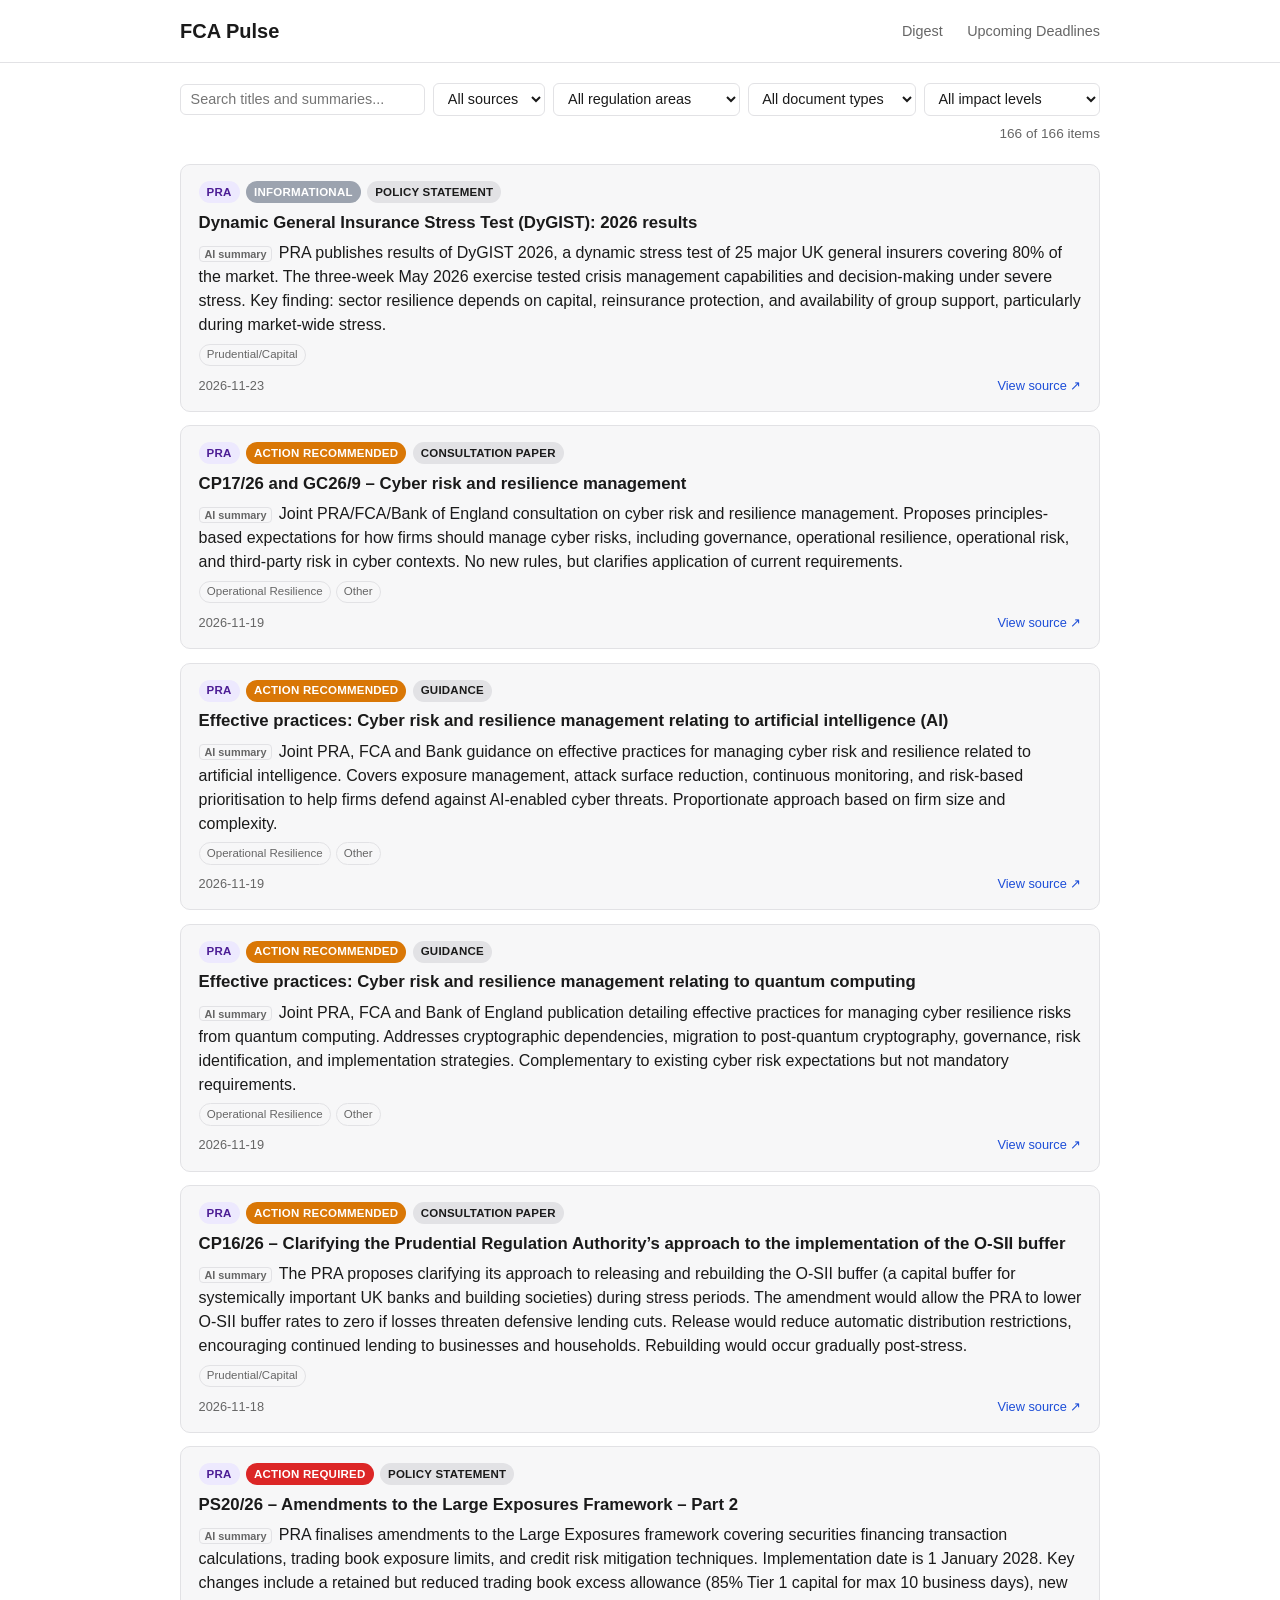
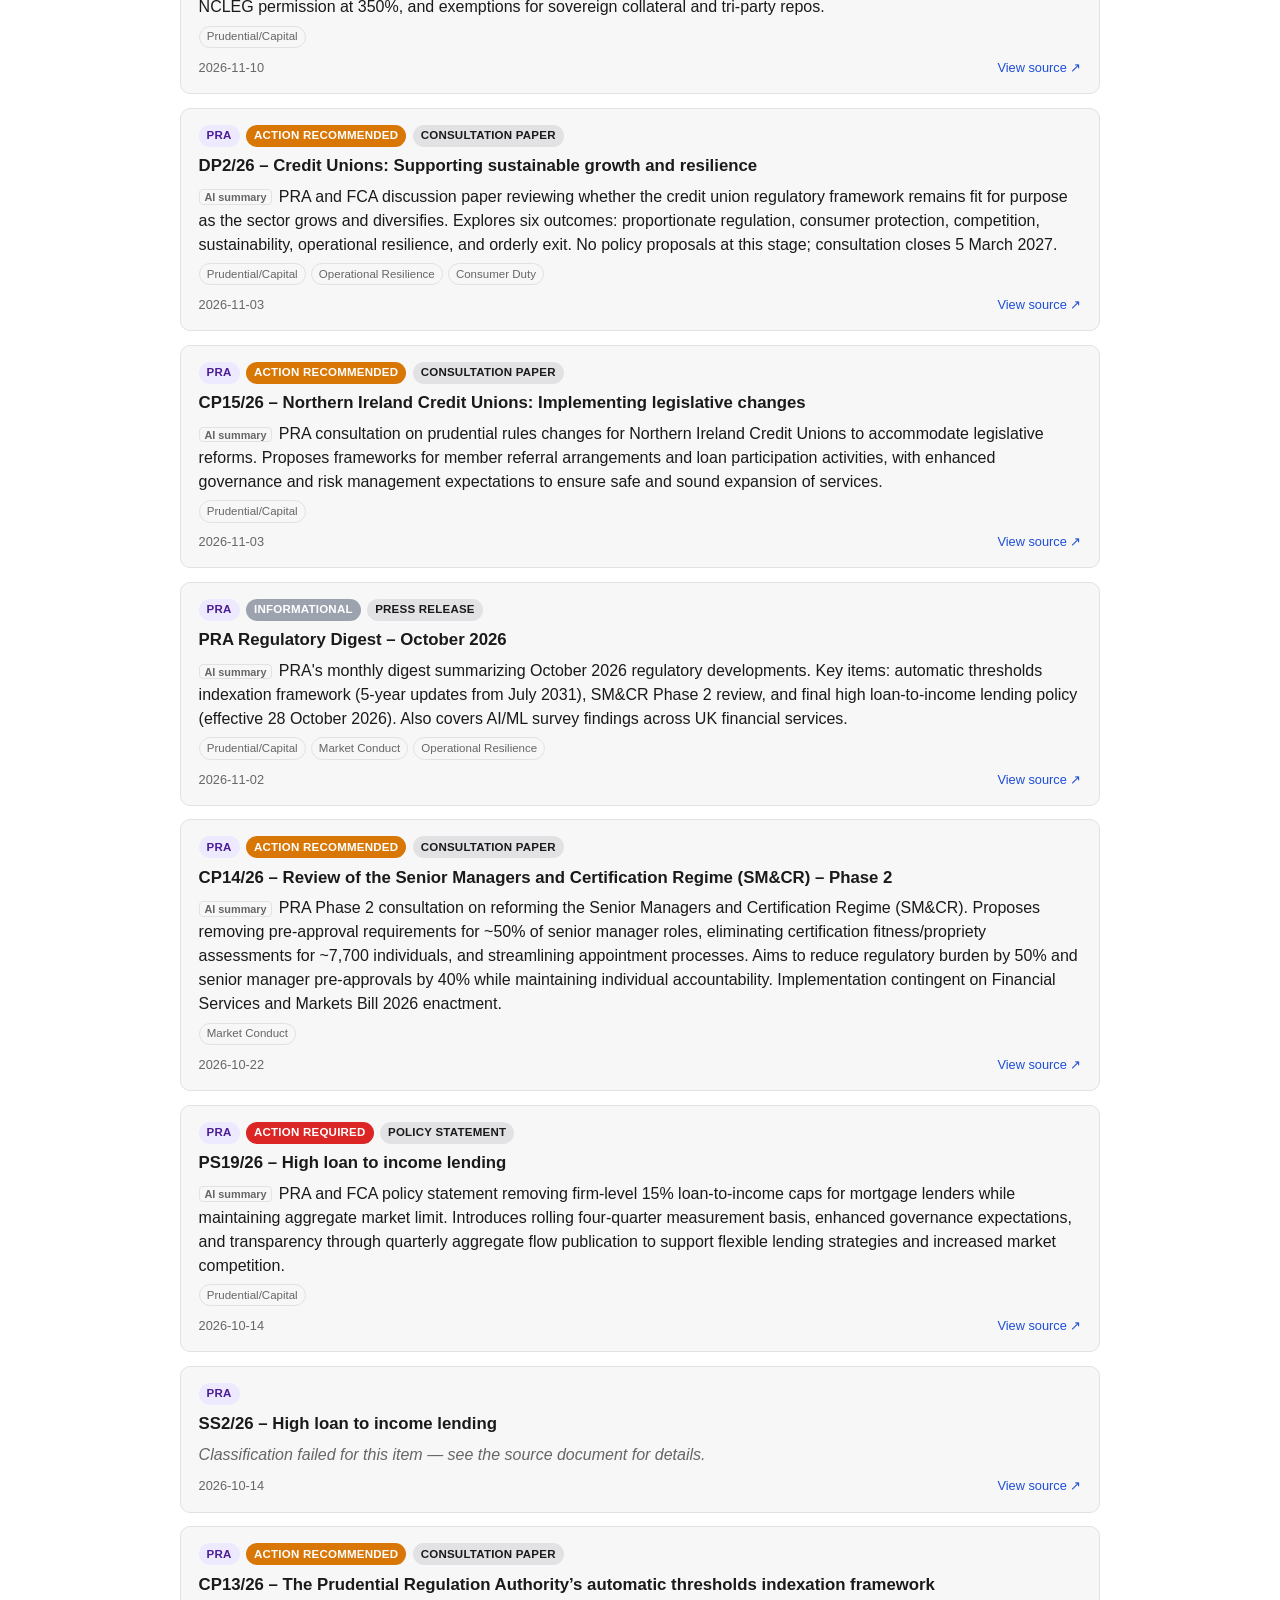
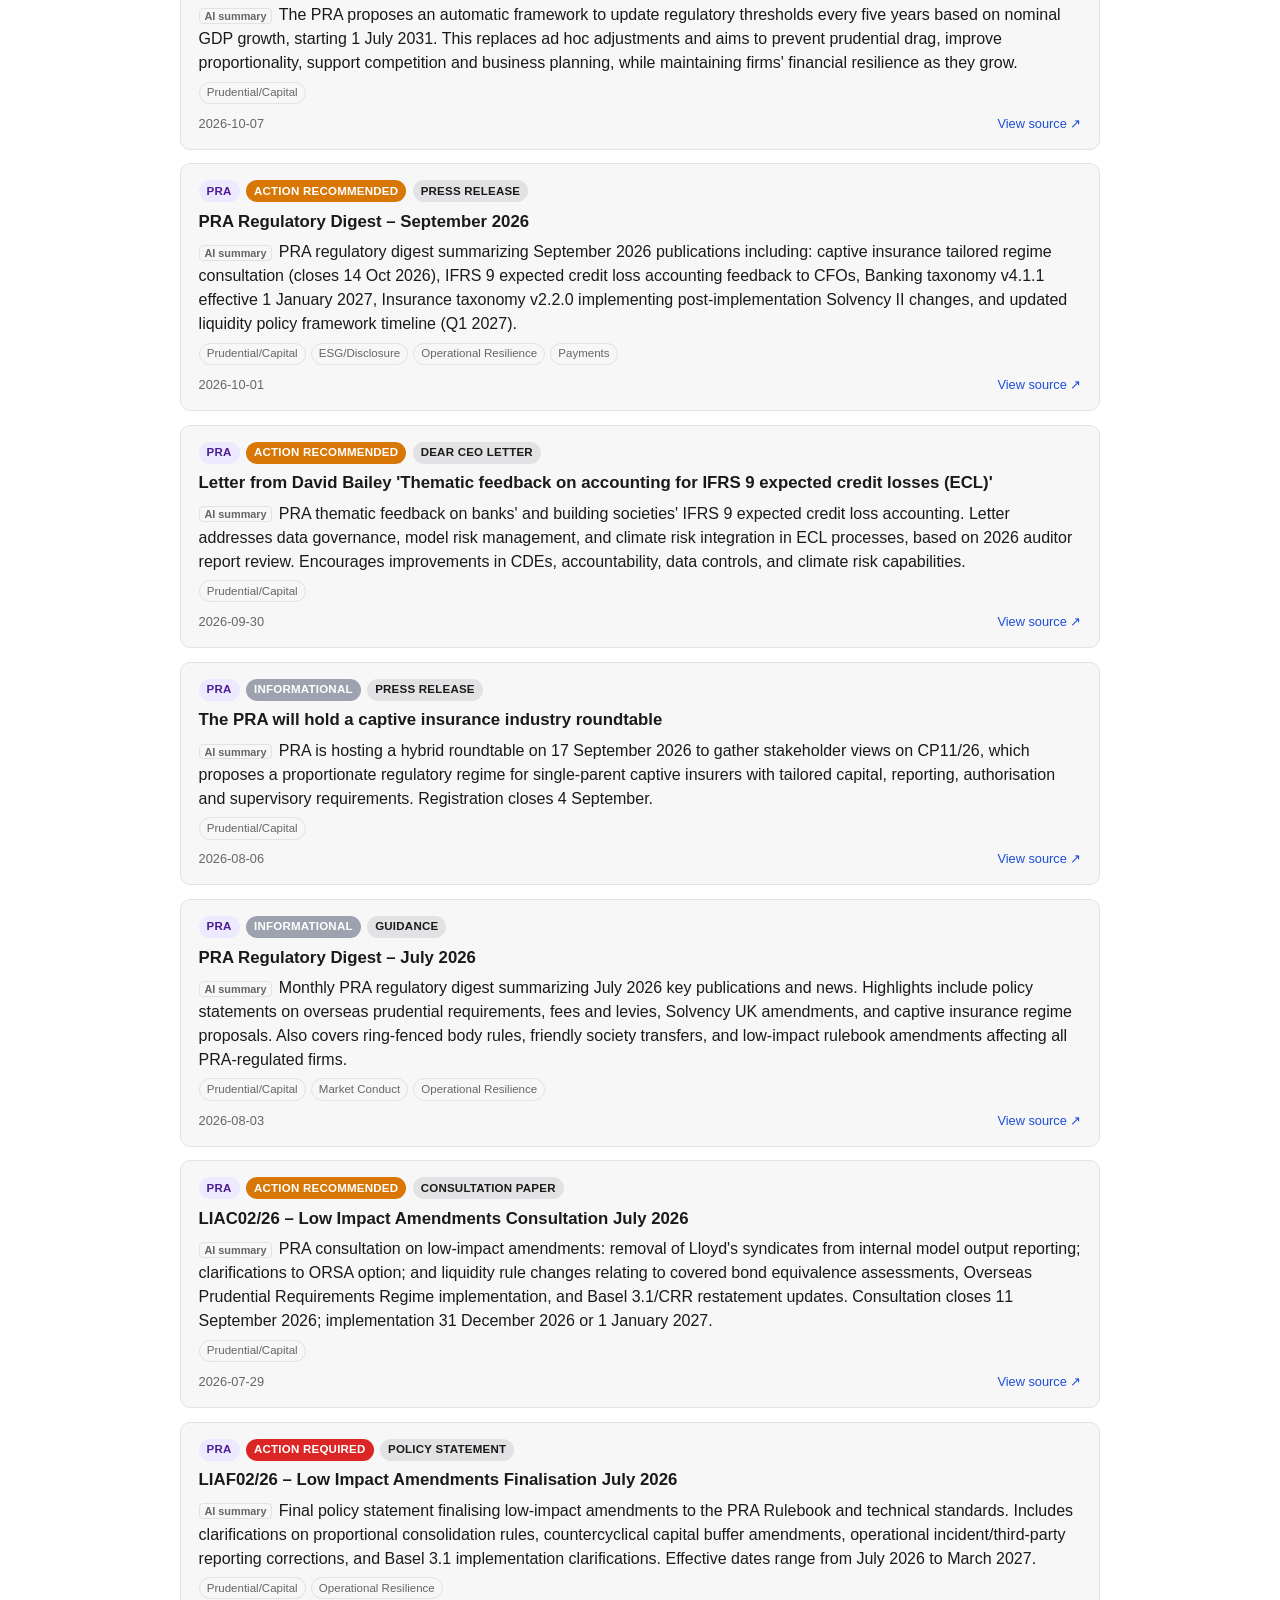
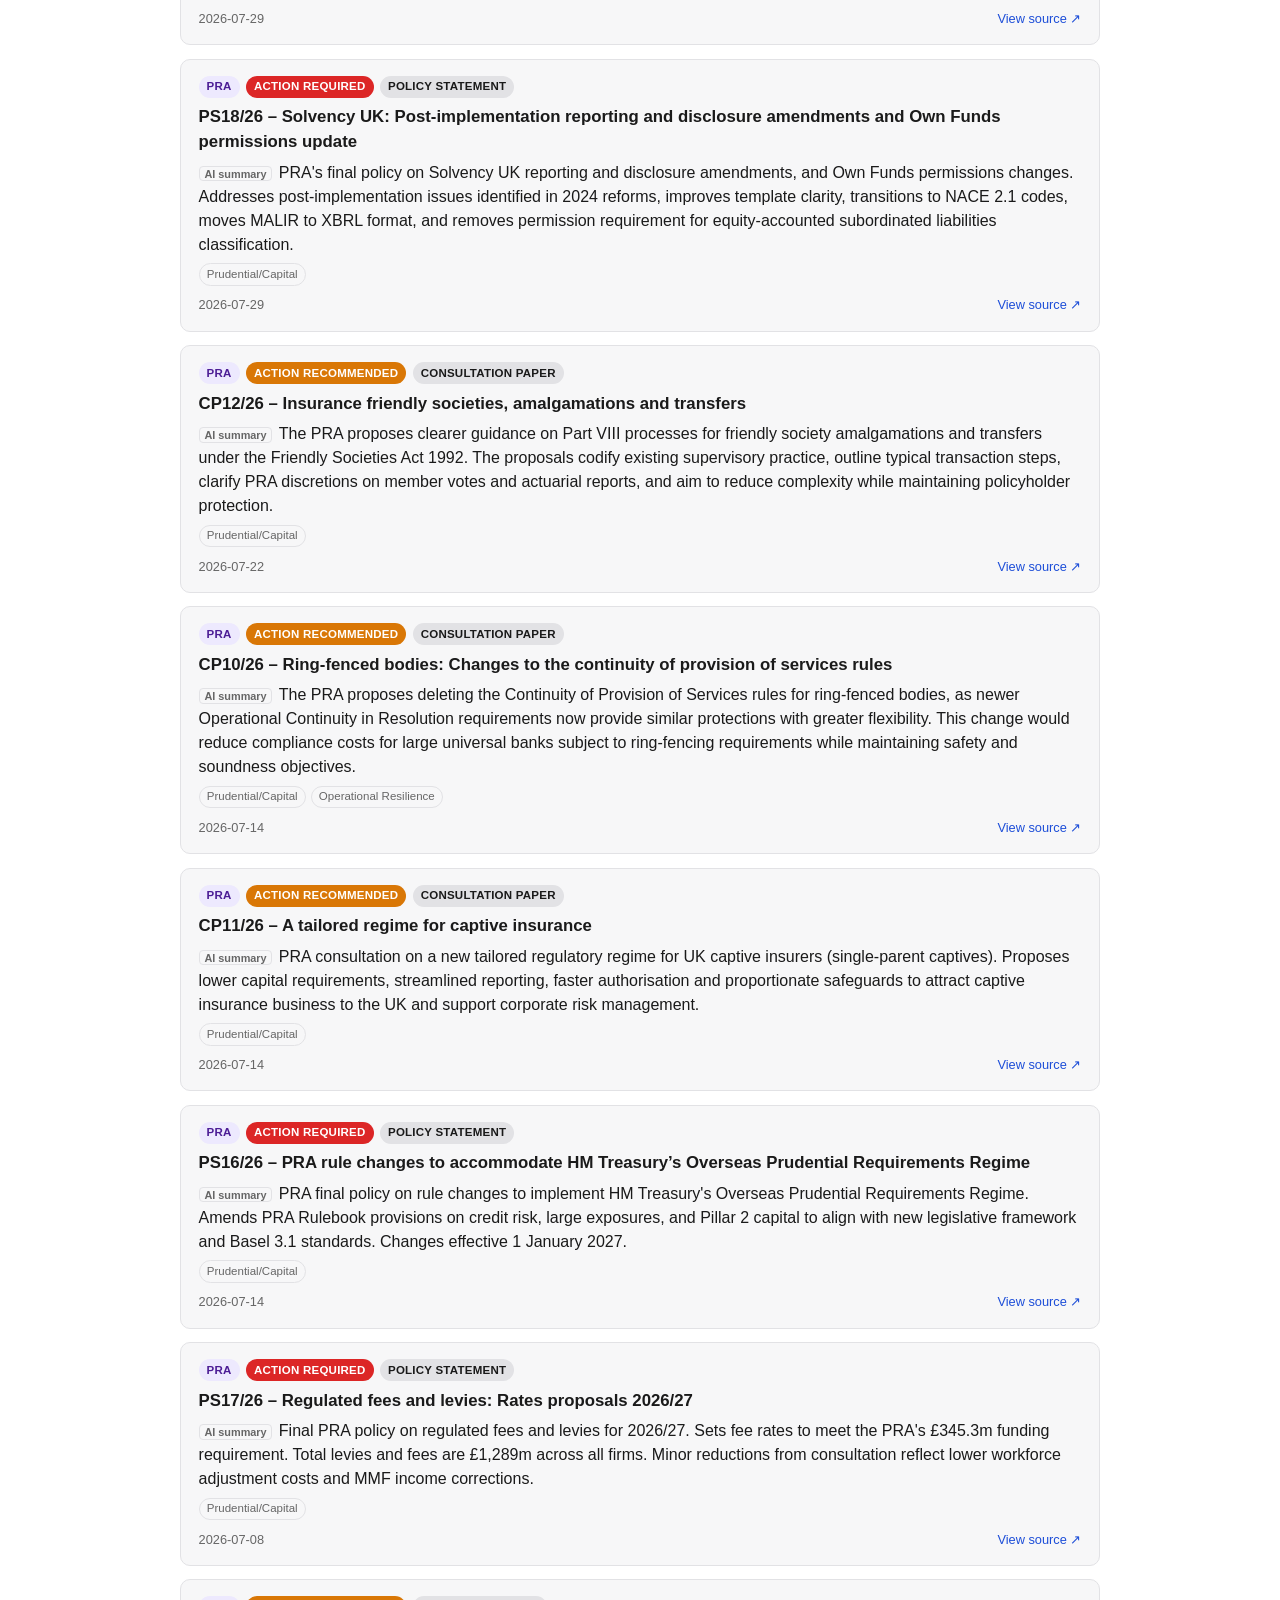
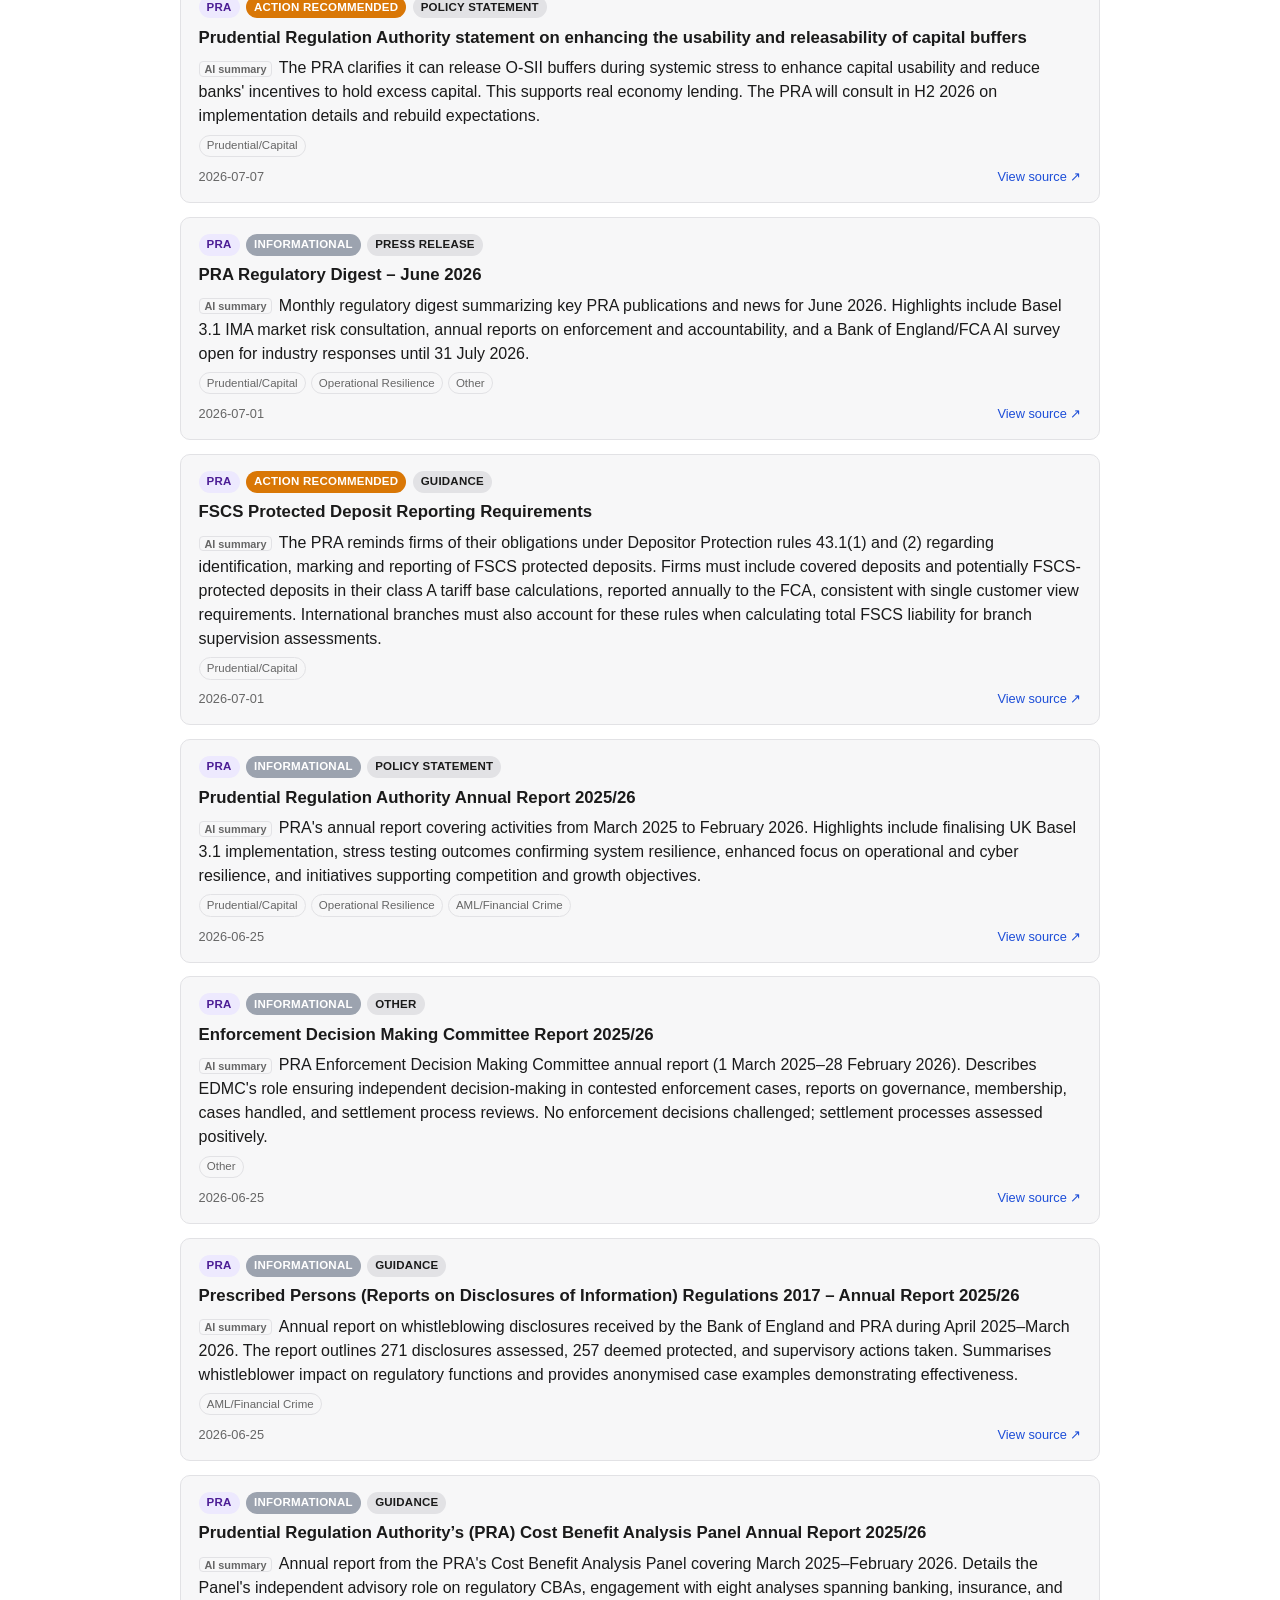
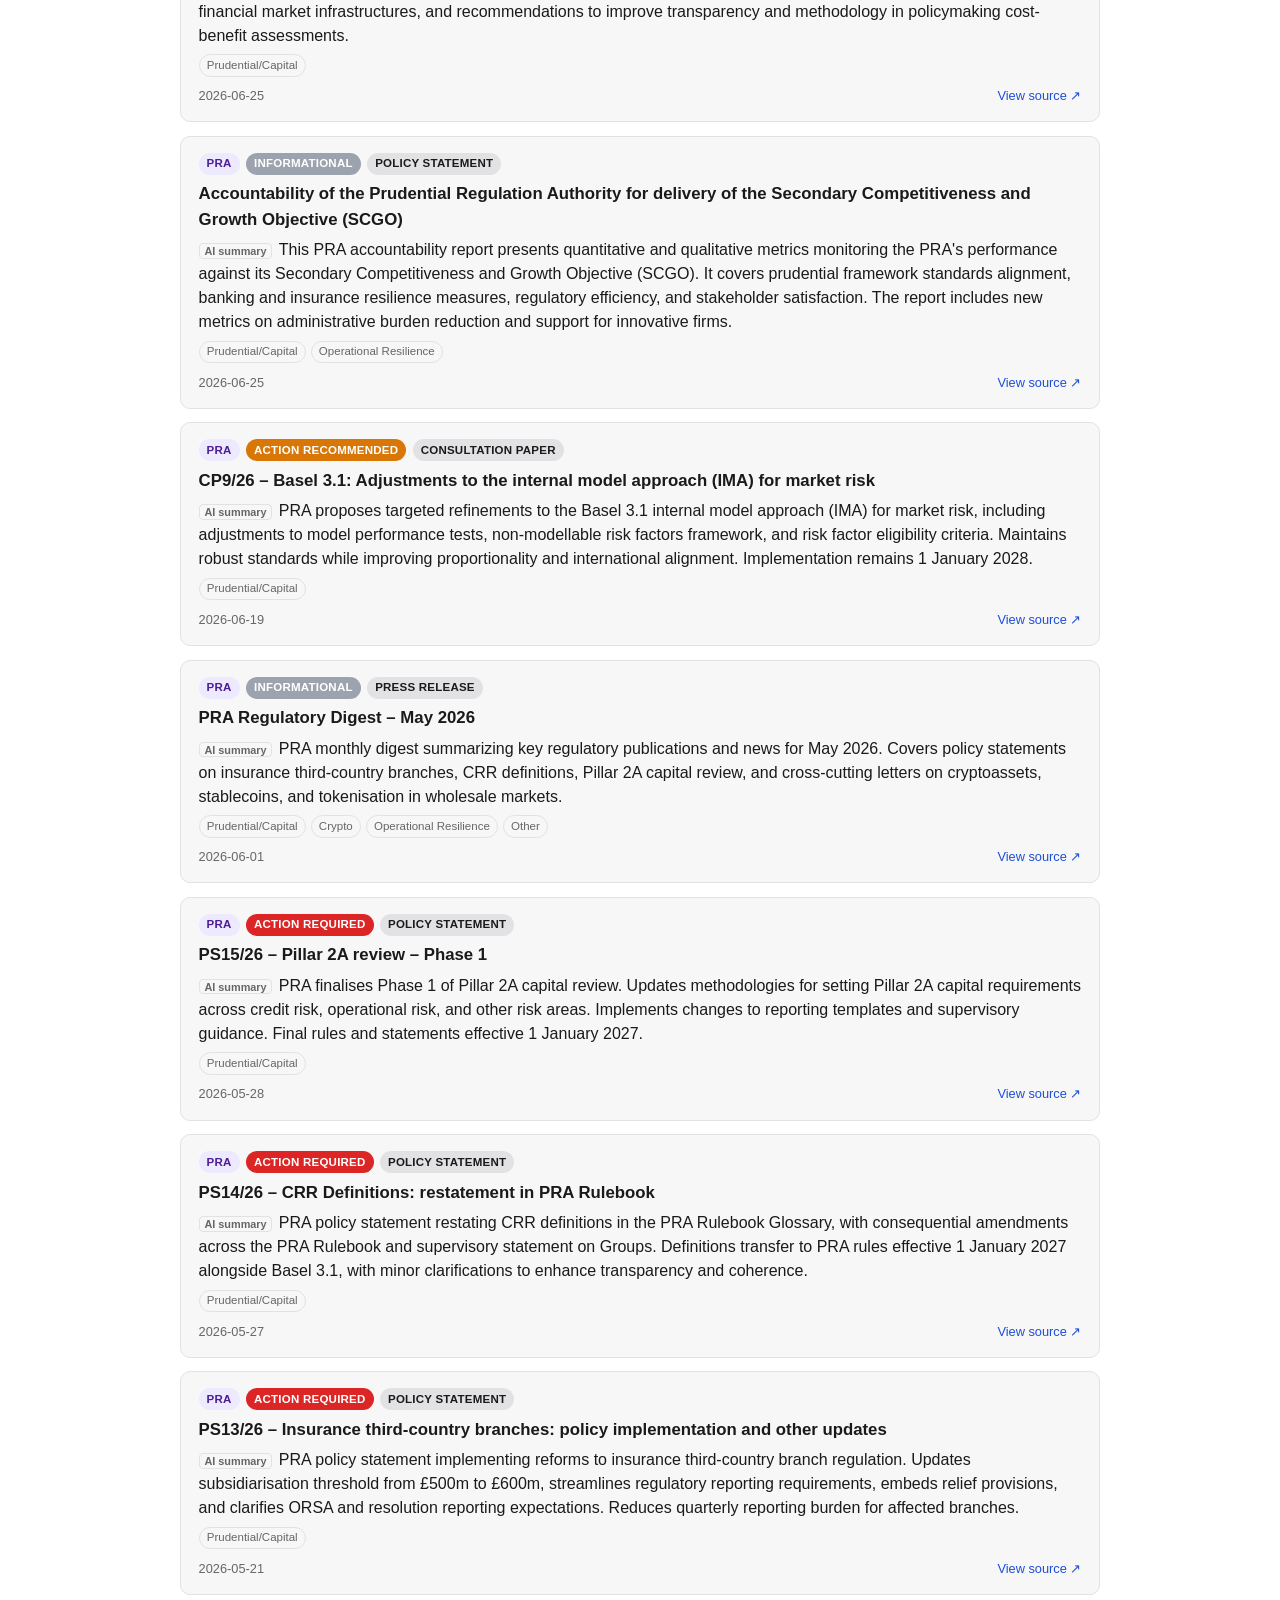
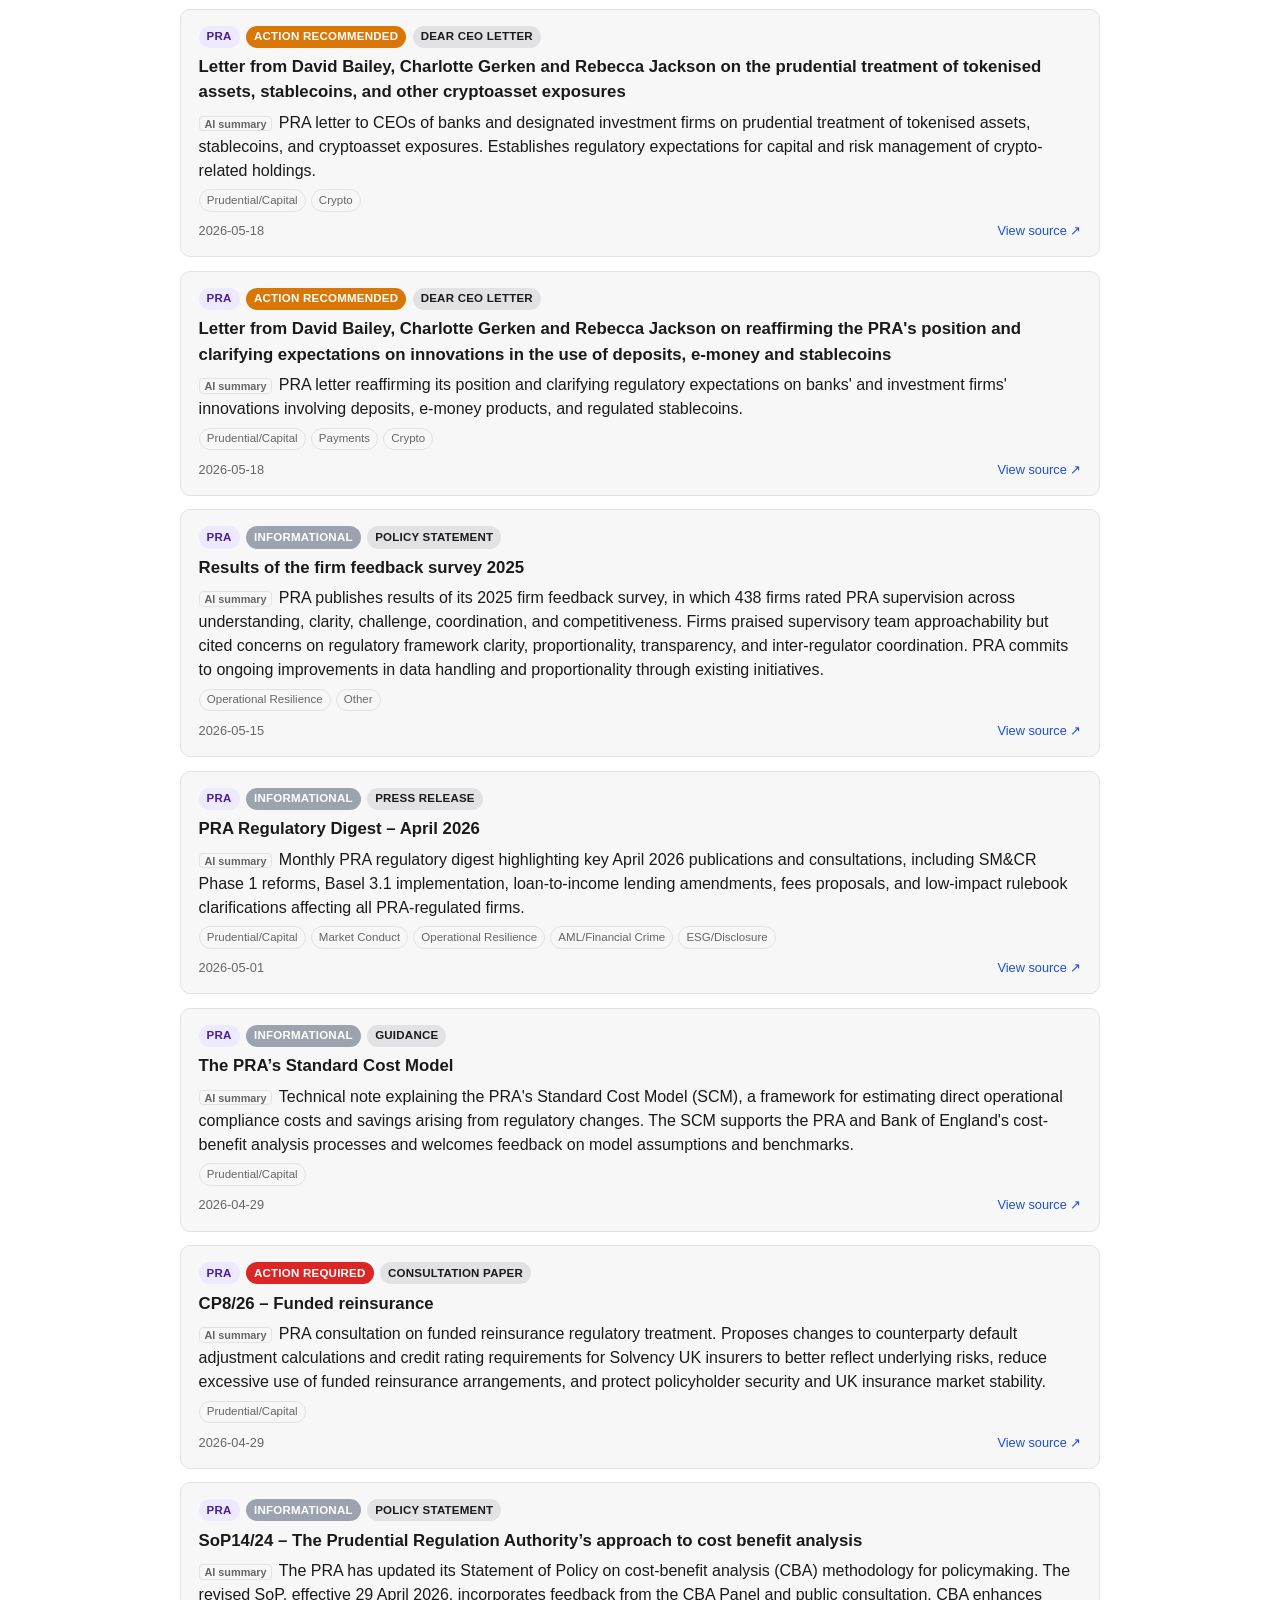
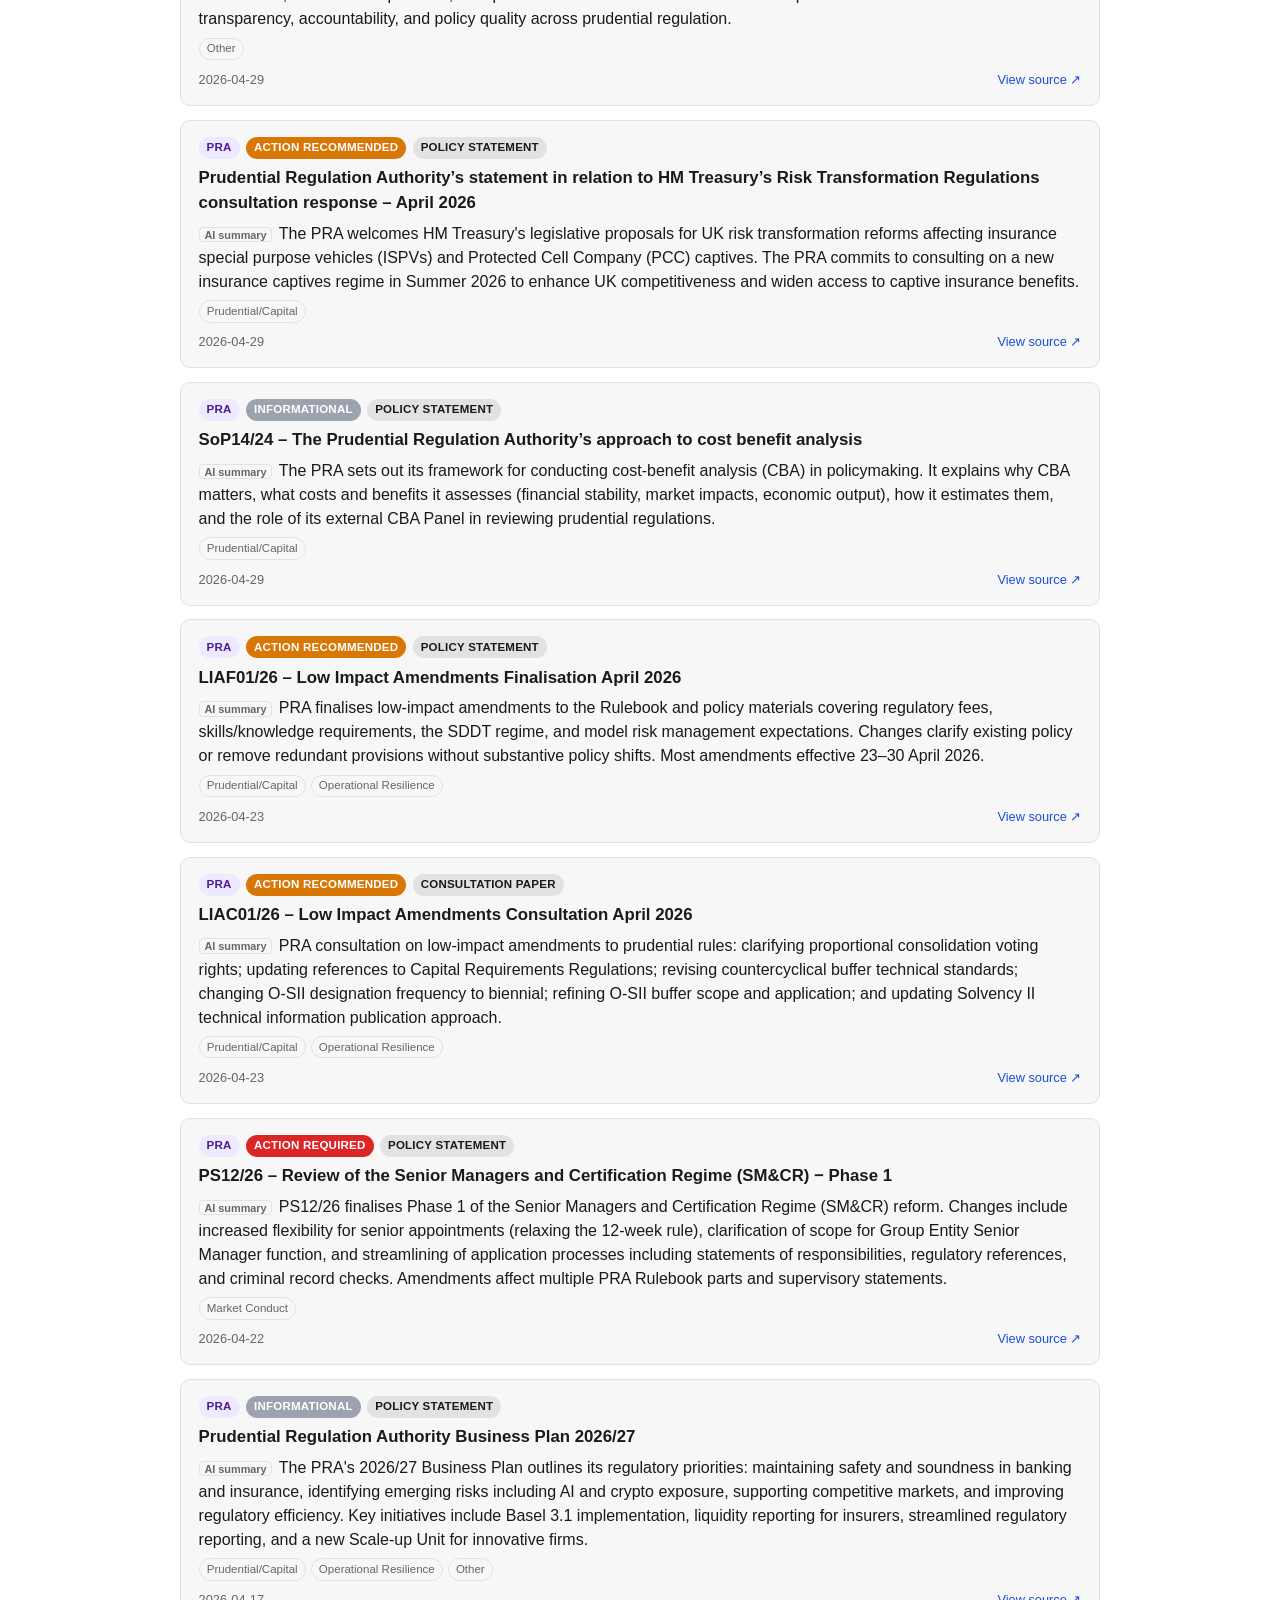
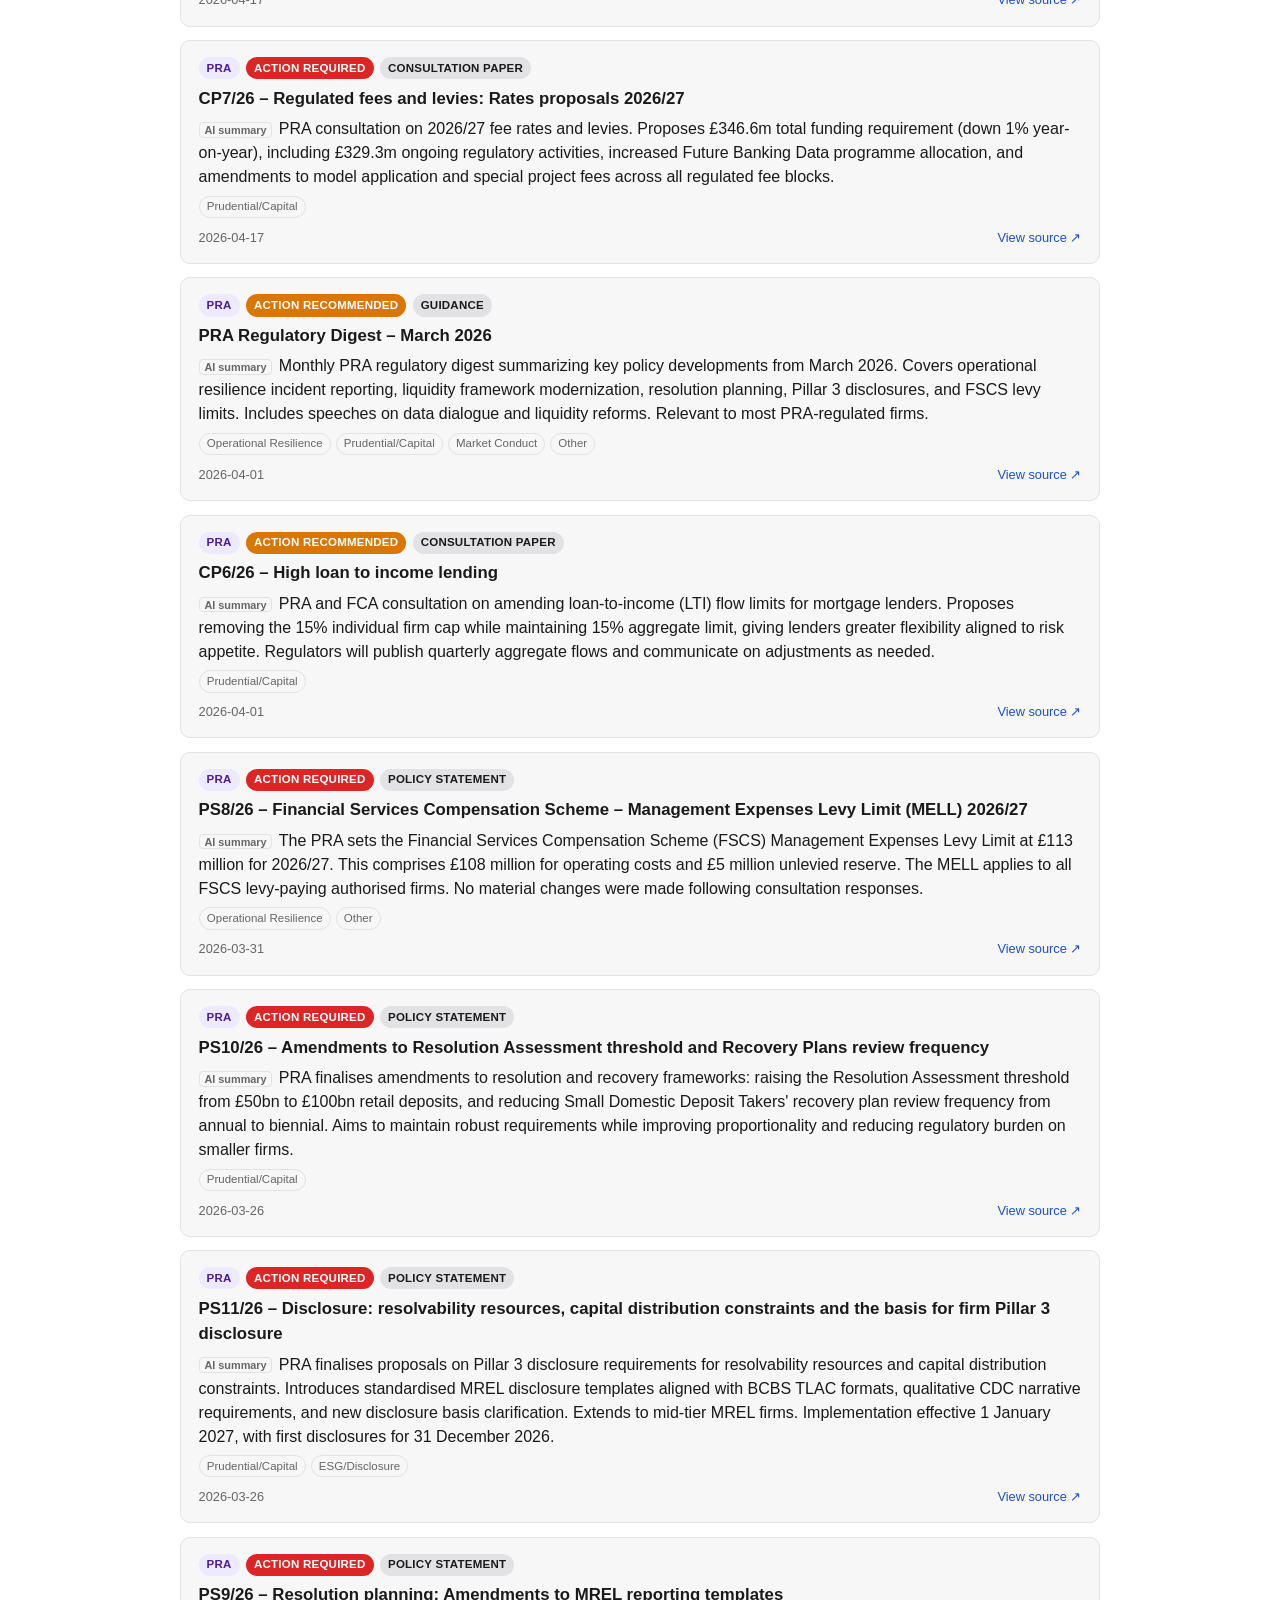
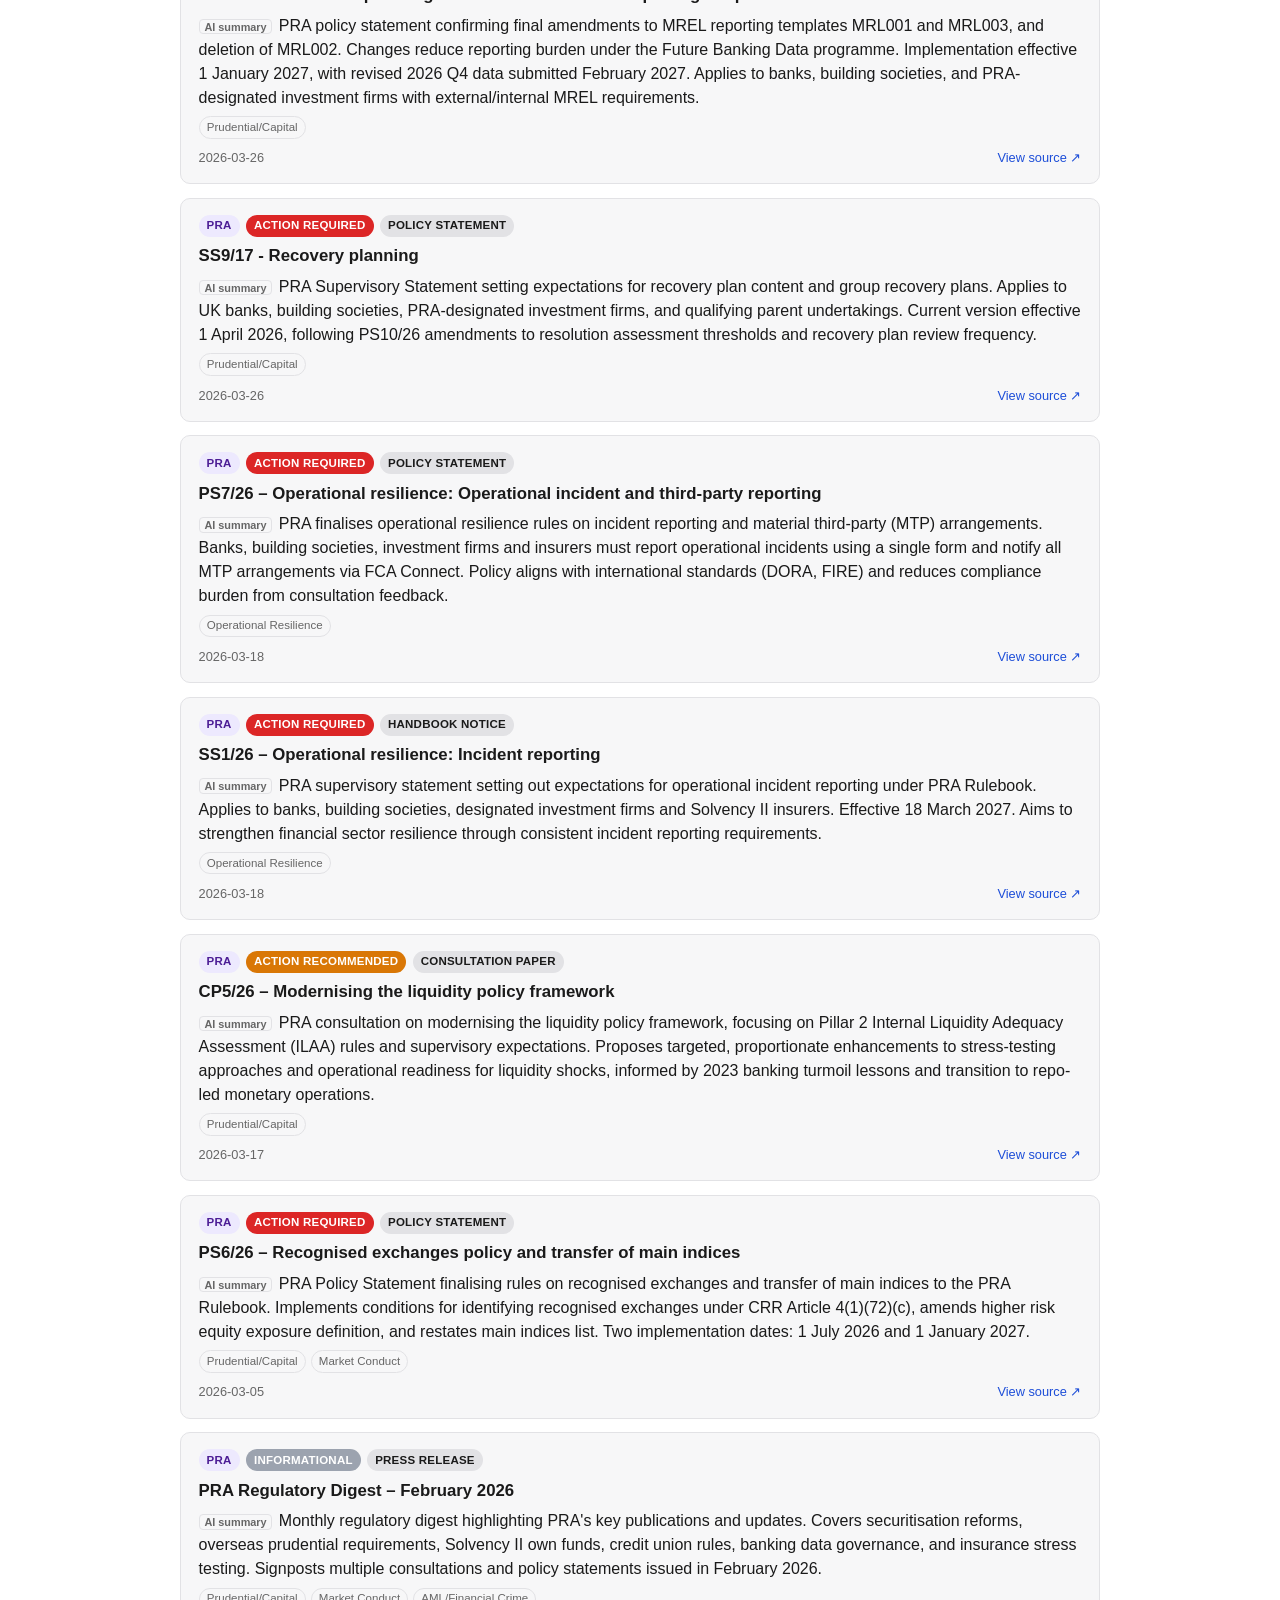
==== commit e67ce4fb: "chore: daily ingestion run 2026-11-23" ====
--- a/docs/index.html
+++ b/docs/index.html
@@ -42,6 +42,35 @@
 <section id="items" class="cards">
   
 <article class="card"
+  data-id="78efb89cd087f546"
+  data-source="PRA"
+  data-doctype="Policy Statement"
+  data-impact="informational"
+  data-areas="Prudential/Capital"
+  data-search="dynamic general insurance stress test (dygist): 2026 results pra publishes results of dygist 2026, a dynamic stress test of 25 major uk general insurers covering 80% of the market. the three-week may 2026 exercise tested crisis management capabilities and decision-making under severe stress. key finding: sector resilience depends on capital, reinsurance protection, and availability of group support, particularly during market-wide stress.">
+  <div class="card__meta">
+    <span class="badge badge--source badge--pra">PRA</span>
+    
+    <span class="badge badge--impact-informational">informational</span>
+    
+    <span class="badge">Policy Statement</span>
+  </div>
+  <h2 class="card__title"><a href="https://www.bankofengland.co.uk/prudential-regulation/publication/2026/november/dygist-2026" target="_blank" rel="noopener">Dynamic General Insurance Stress Test (DyGIST): 2026 results</a></h2>
+  
+  <p class="card__summary"><span class="ai-label">AI summary</span>PRA publishes results of DyGIST 2026, a dynamic stress test of 25 major UK general insurers covering 80% of the market. The three-week May 2026 exercise tested crisis management capabilities and decision-making under severe stress. Key finding: sector resilience depends on capital, reinsurance protection, and availability of group support, particularly during market-wide stress.</p>
+  
+  
+  <div class="tags">
+    <span class="tag">Prudential/Capital</span>
+  </div>
+  
+  <div class="card__footer">
+    <span class="card__date">2026-11-23</span>
+    <a class="card__source-link" href="https://www.bankofengland.co.uk/prudential-regulation/publication/2026/november/dygist-2026" target="_blank" rel="noopener">View source &#8599;</a>
+  </div>
+</article>
+
+<article class="card"
   data-id="d787d27e51404318"
   data-source="PRA"
   data-doctype="Consultation Paper"
@@ -1892,6 +1921,64 @@
 </article>
 
 <article class="card"
+  data-id="29b07e1c1be3205f"
+  data-source="FCA"
+  data-doctype="Press Release"
+  data-impact="action-recommended"
+  data-areas="Consumer Duty"
+  data-search="bereaved families need support, not a battle with paperwork fca review of bereavement support by investment firms, wealth managers, and platforms found inconsistent practices. some firms add unnecessary burden through confusing communications, delays, and continued fees. firms should provide clear information, proportionate paperwork, transparent charging, and proactive support checks to meet consumer duty obligations.">
+  <div class="card__meta">
+    <span class="badge badge--source badge--fca">FCA</span>
+    
+    <span class="badge badge--impact-action-recommended">action recommended</span>
+    
+    <span class="badge">Press Release</span>
+  </div>
+  <h2 class="card__title"><a href="https://www.fca.org.uk/news/press-releases/bereaved-families-need-support-not-battle-paperwork" target="_blank" rel="noopener">Bereaved families need support, not a battle with paperwork</a></h2>
+  
+  <p class="card__summary"><span class="ai-label">AI summary</span>FCA review of bereavement support by investment firms, wealth managers, and platforms found inconsistent practices. Some firms add unnecessary burden through confusing communications, delays, and continued fees. Firms should provide clear information, proportionate paperwork, transparent charging, and proactive support checks to meet Consumer Duty obligations.</p>
+  
+  
+  <div class="tags">
+    <span class="tag">Consumer Duty</span>
+  </div>
+  
+  <div class="card__footer">
+    <span class="card__date">date unknown</span>
+    <a class="card__source-link" href="https://www.fca.org.uk/news/press-releases/bereaved-families-need-support-not-battle-paperwork" target="_blank" rel="noopener">View source &#8599;</a>
+  </div>
+</article>
+
+<article class="card"
+  data-id="fcaa8cc569ad6f44"
+  data-source="FCA"
+  data-doctype="Press Release"
+  data-impact="informational"
+  data-areas="Consumer Duty,AML/Financial Crime"
+  data-search="kandoo car credit ltd enters administration kandoo car credit ltd, a motor finance credit broker, entered administration on 23 november 2026. the fca clarifies that existing loans remain with original lenders, fscs does not cover kandoo&#39;s broking activities, and customers should contact lenders and joint administrators for outstanding issues and claims.">
+  <div class="card__meta">
+    <span class="badge badge--source badge--fca">FCA</span>
+    
+    <span class="badge badge--impact-informational">informational</span>
+    
+    <span class="badge">Press Release</span>
+  </div>
+  <h2 class="card__title"><a href="https://www.fca.org.uk/news/news-stories/kandoo-car-credit-ltd-enters-administration" target="_blank" rel="noopener">Kandoo Car Credit Ltd enters administration</a></h2>
+  
+  <p class="card__summary"><span class="ai-label">AI summary</span>Kandoo Car Credit Ltd, a motor finance credit broker, entered administration on 23 November 2026. The FCA clarifies that existing loans remain with original lenders, FSCS does not cover Kandoo&#39;s broking activities, and customers should contact lenders and joint administrators for outstanding issues and claims.</p>
+  
+  
+  <div class="tags">
+    <span class="tag">Consumer Duty</span><span class="tag">AML/Financial Crime</span>
+  </div>
+  
+  <div class="card__footer">
+    <span class="card__date">date unknown</span>
+    <a class="card__source-link" href="https://www.fca.org.uk/news/news-stories/kandoo-car-credit-ltd-enters-administration" target="_blank" rel="noopener">View source &#8599;</a>
+  </div>
+</article>
+
+<article class="card"
   data-id="89b31ff001423f40"
   data-source="FCA"
   data-doctype="Press Release"
@@ -4763,7 +4850,7 @@
 </main>
 <footer class="site-footer">
   <p>
-    Last updated: 2026-11-21 13:56 UTC &middot;
+    Last updated: 2026-11-23 16:55 UTC &middot;
     Summaries are AI-generated and are not regulatory advice &mdash; always refer to the linked source. &middot;
     <a href="https://github.com/Ehsan516/fca-pulse">Source</a>
   </p>
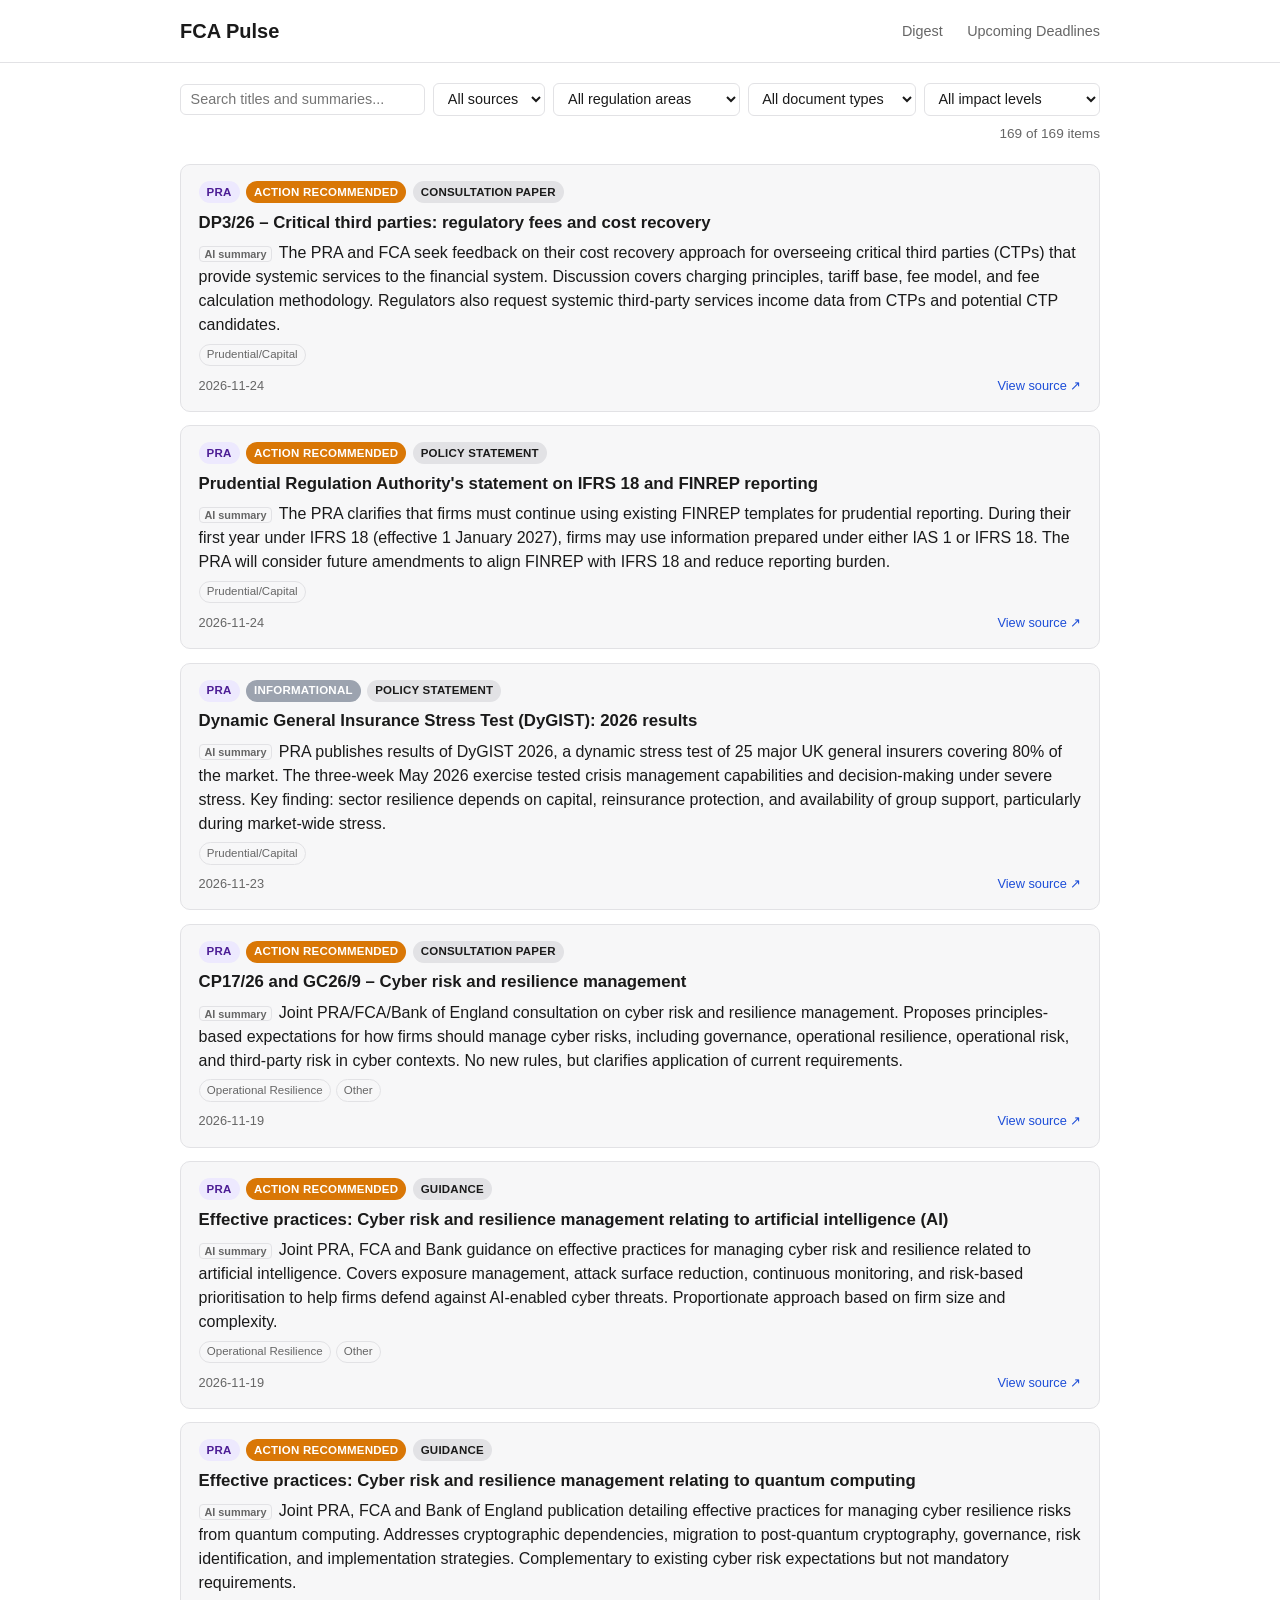
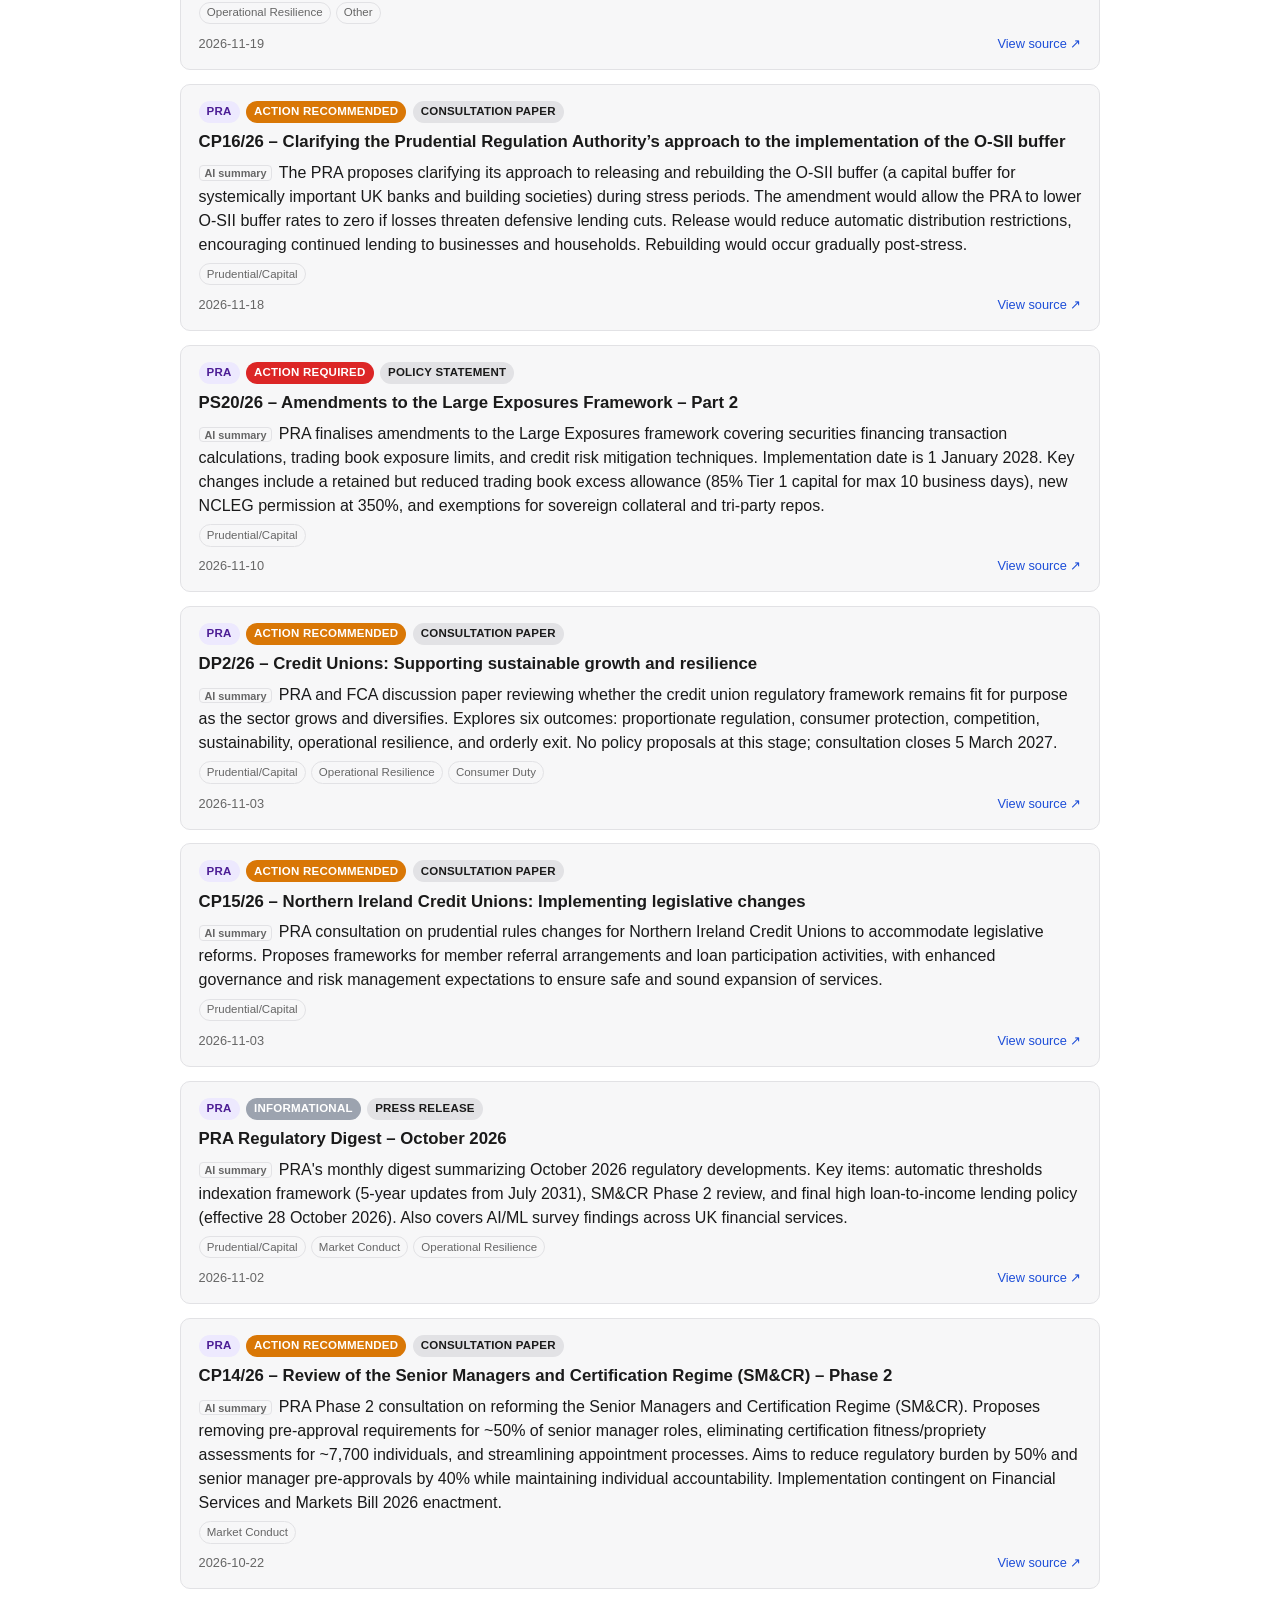
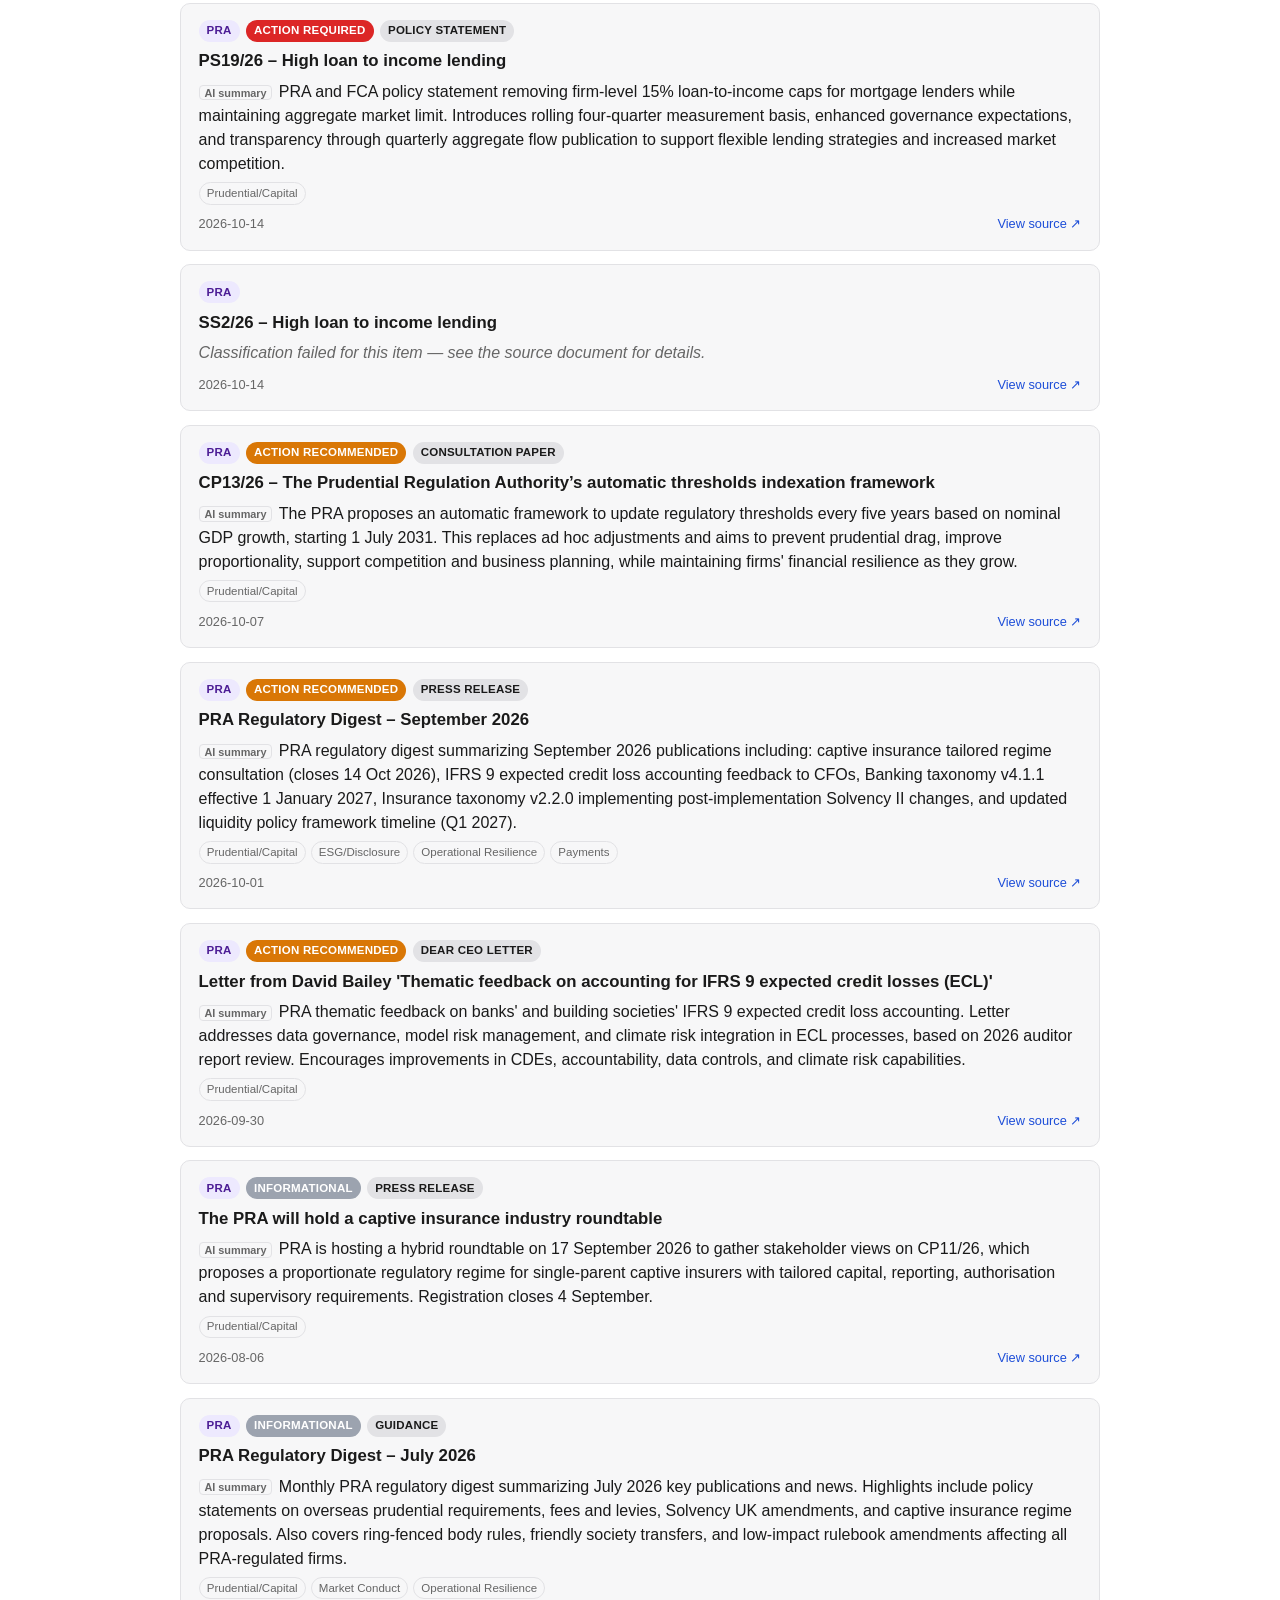
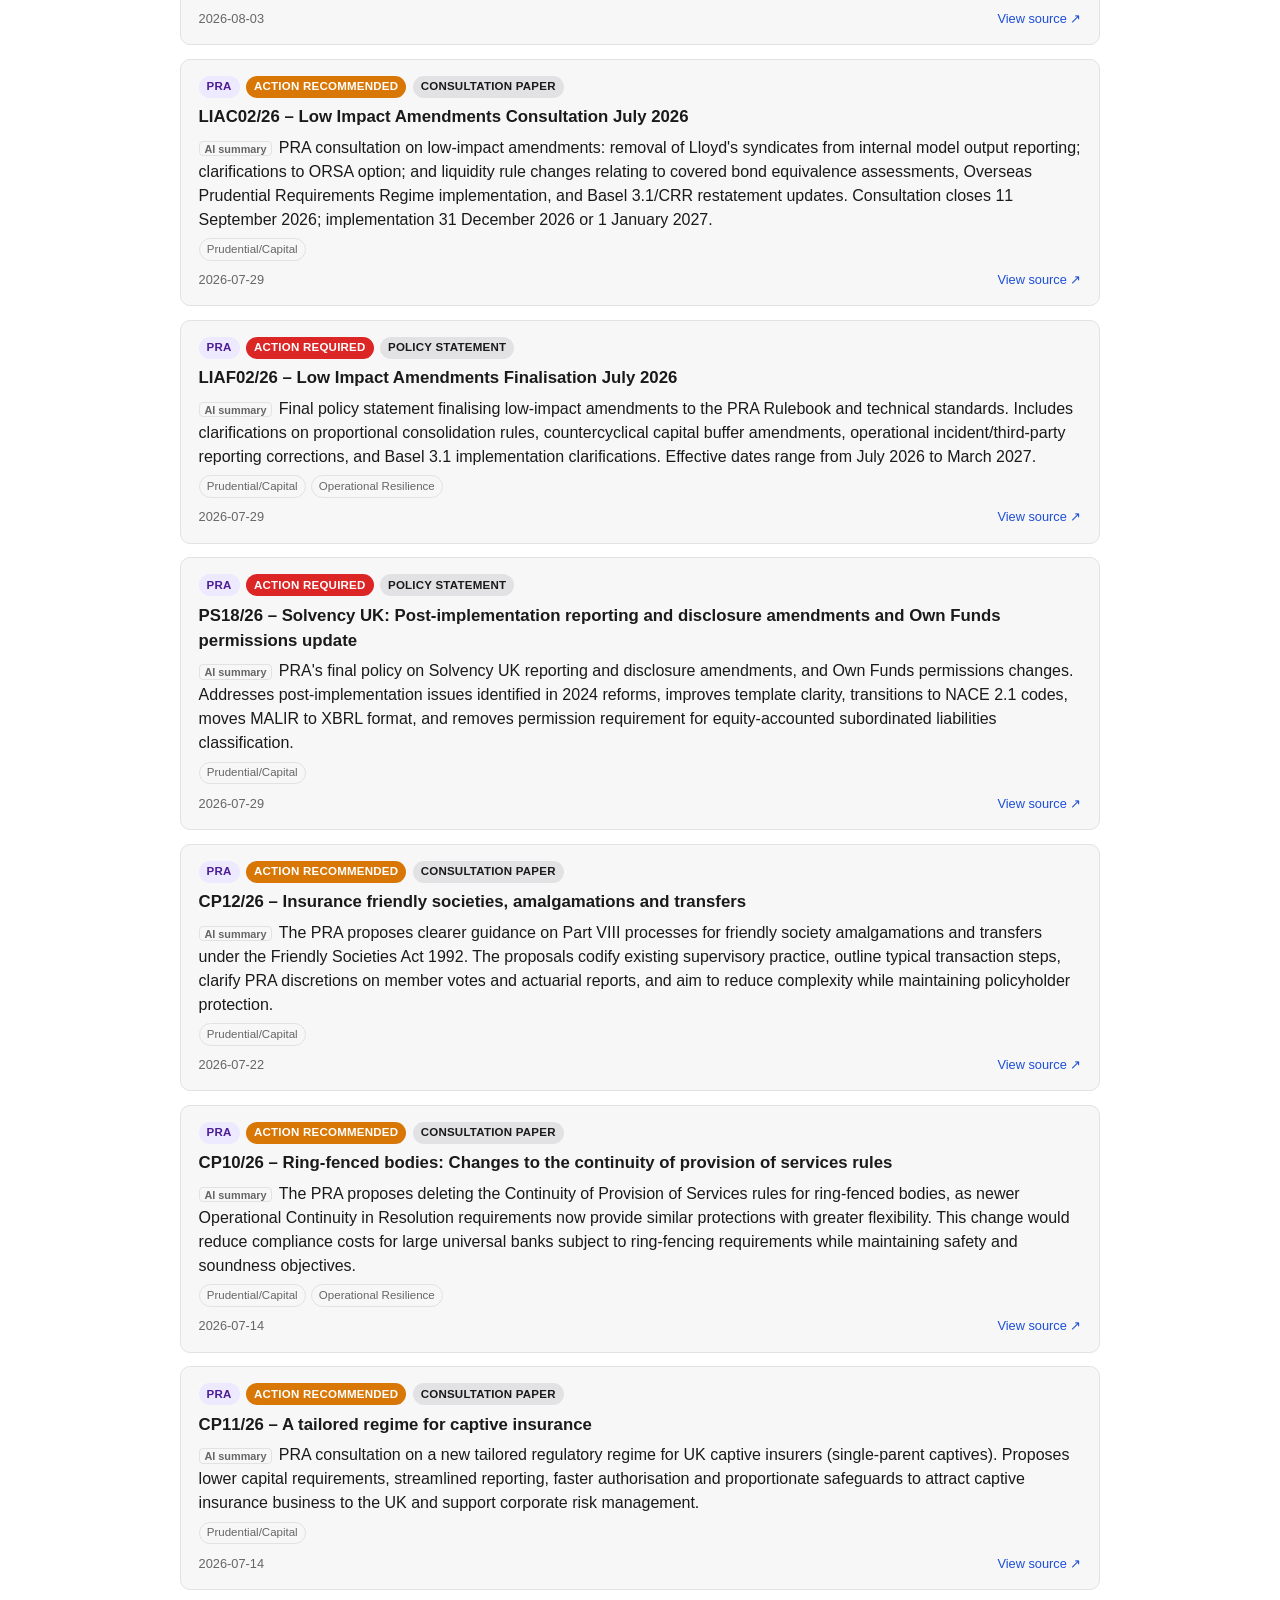
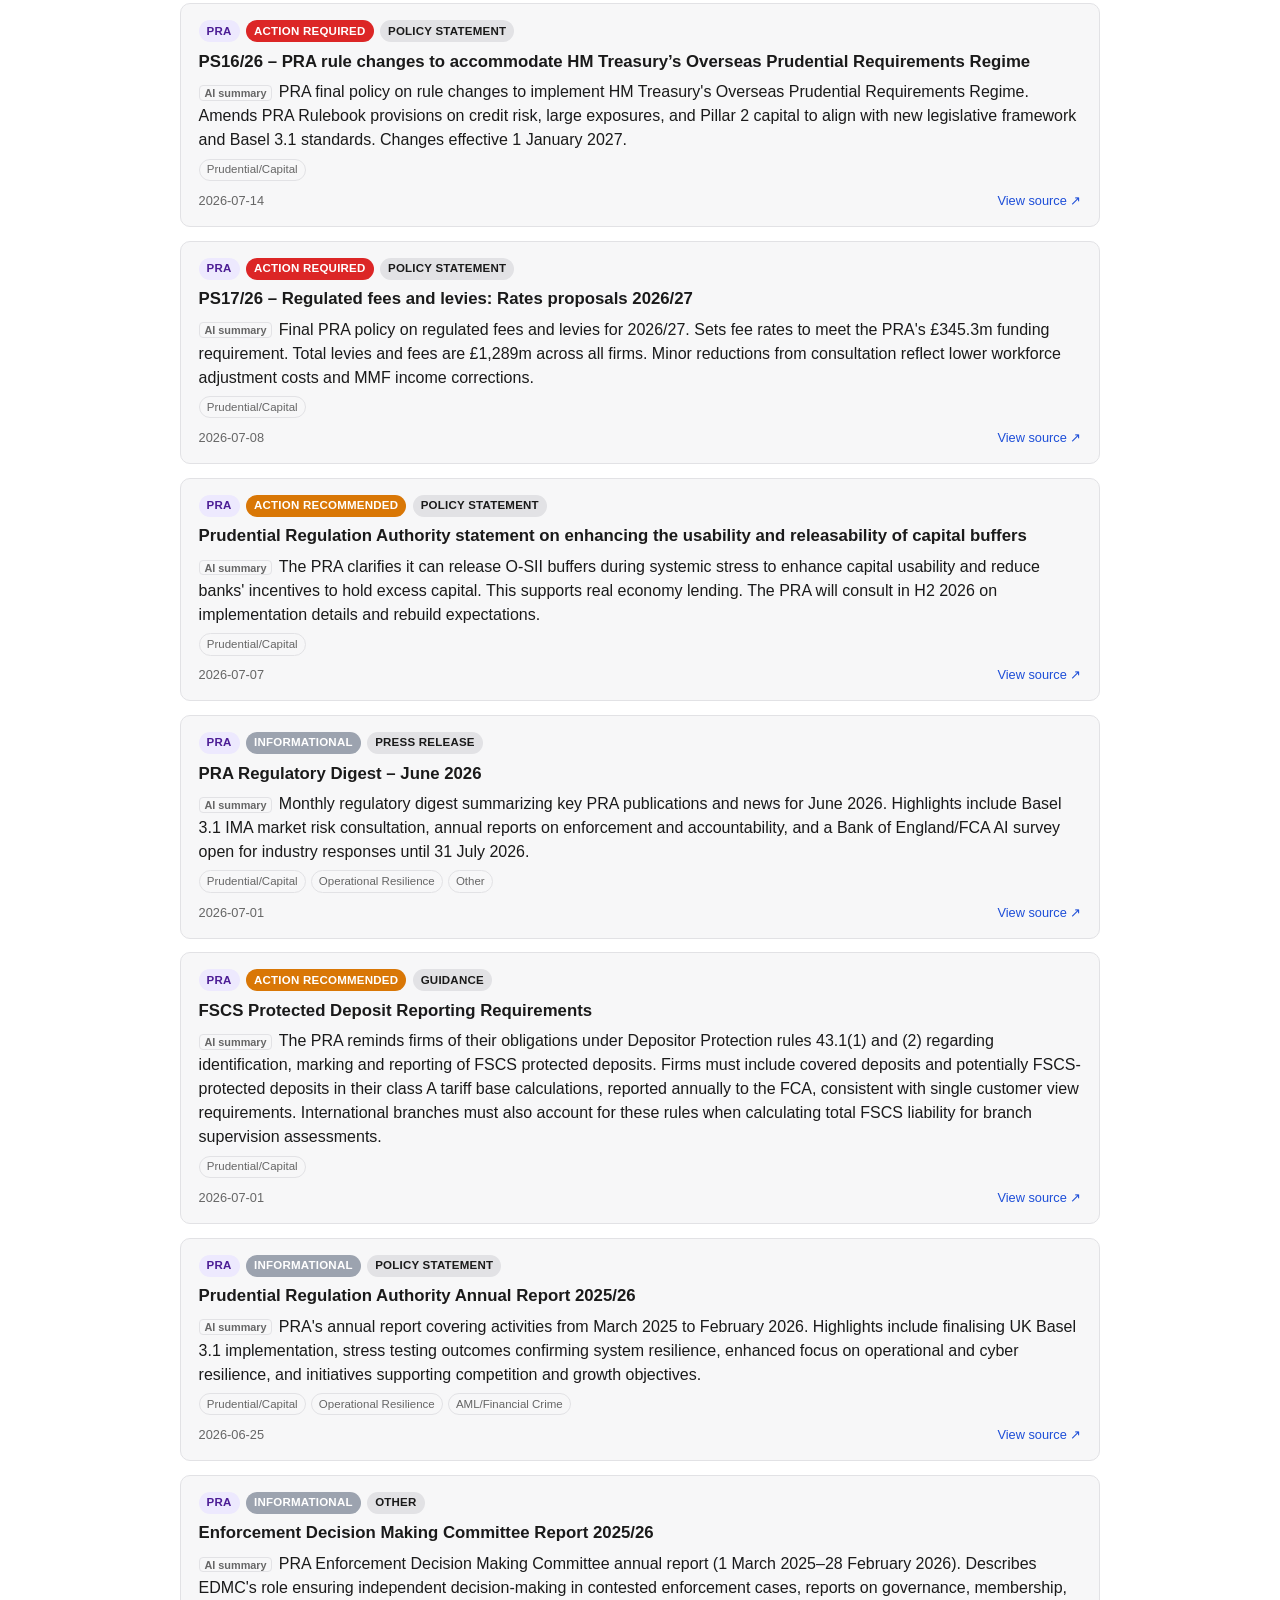
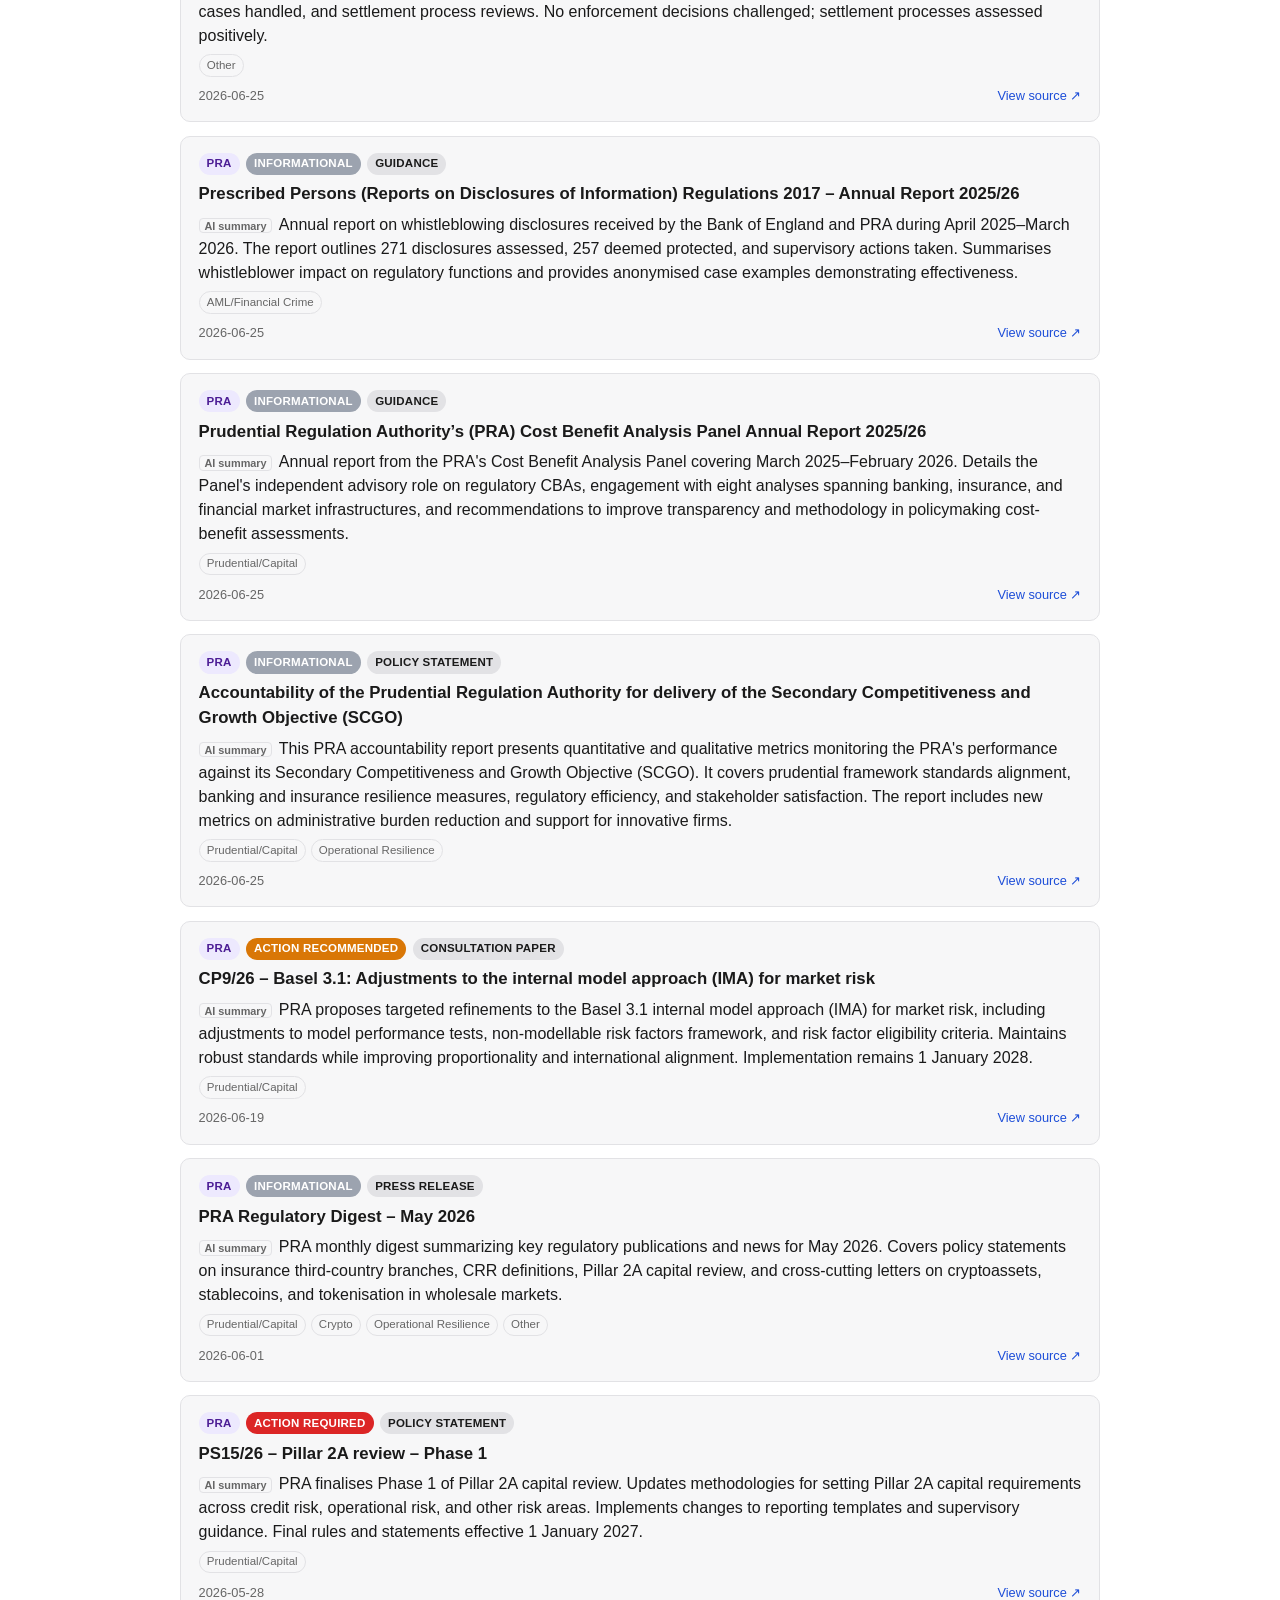
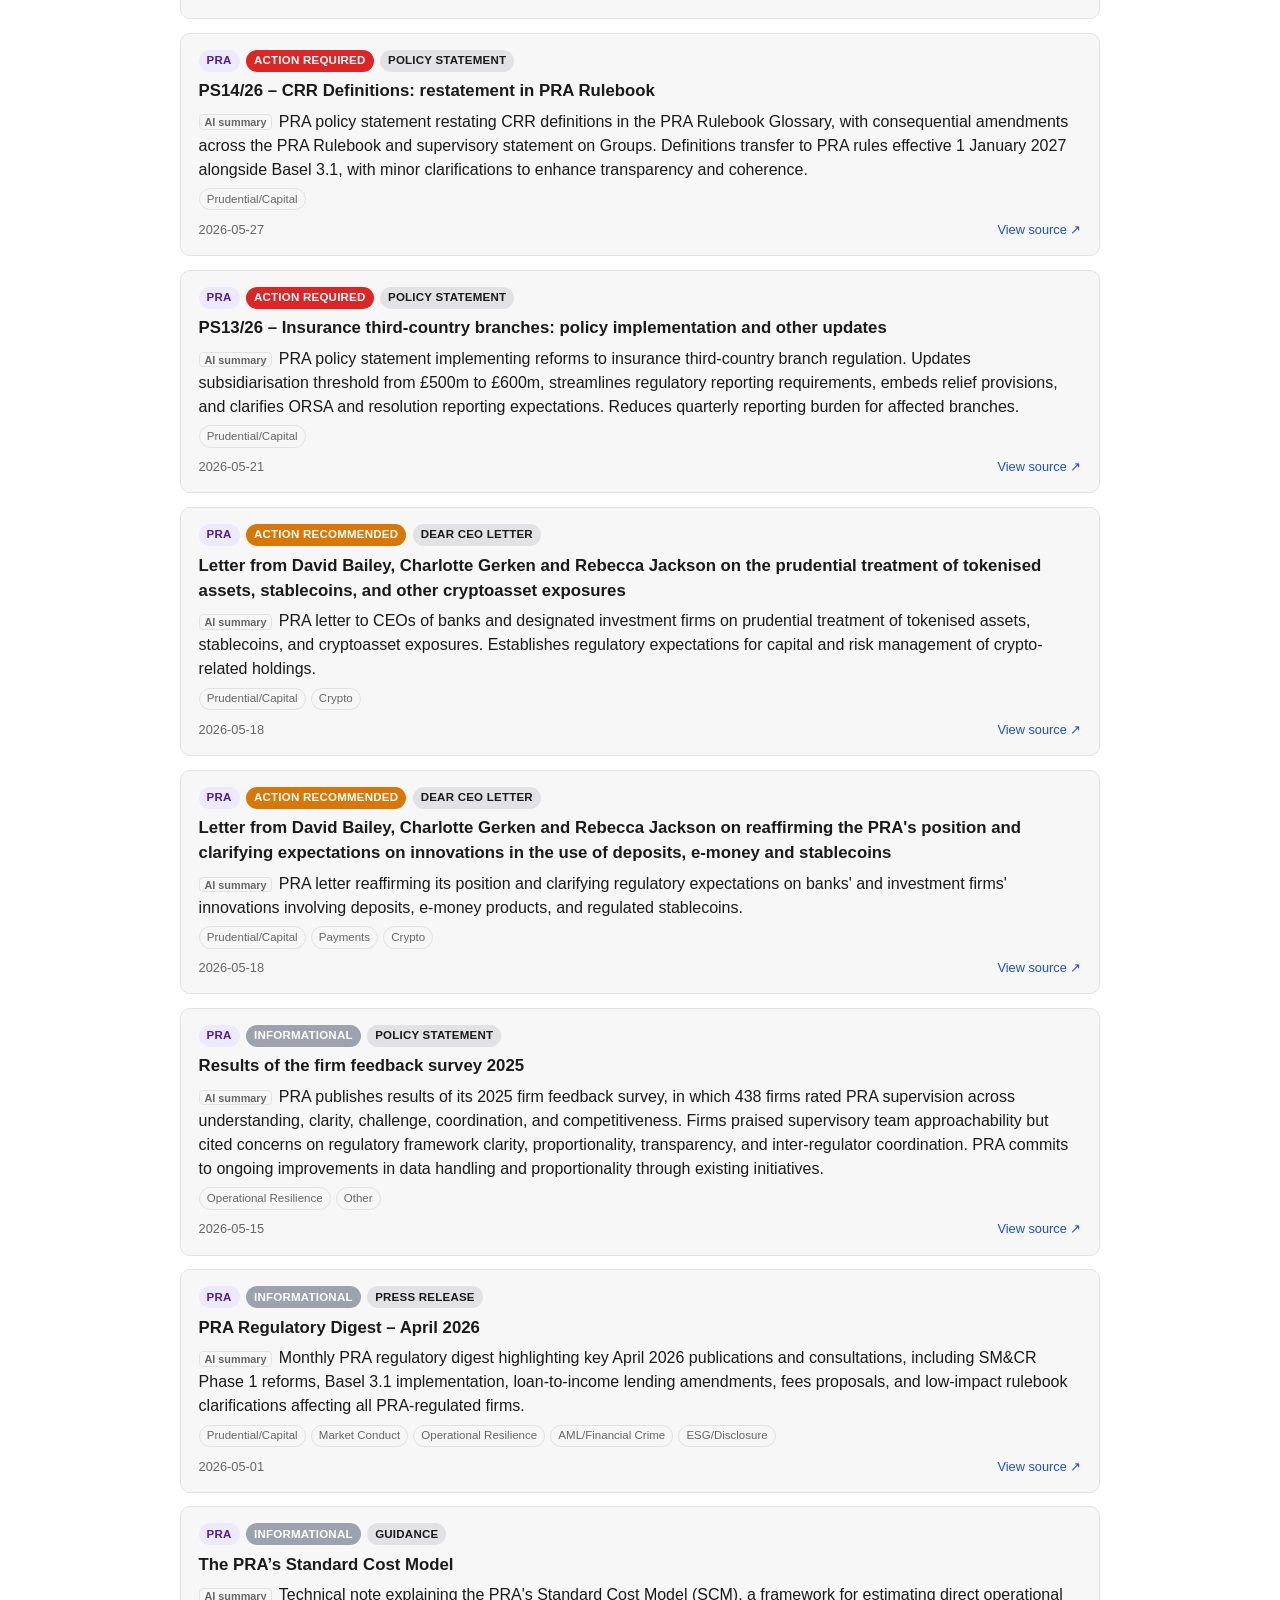
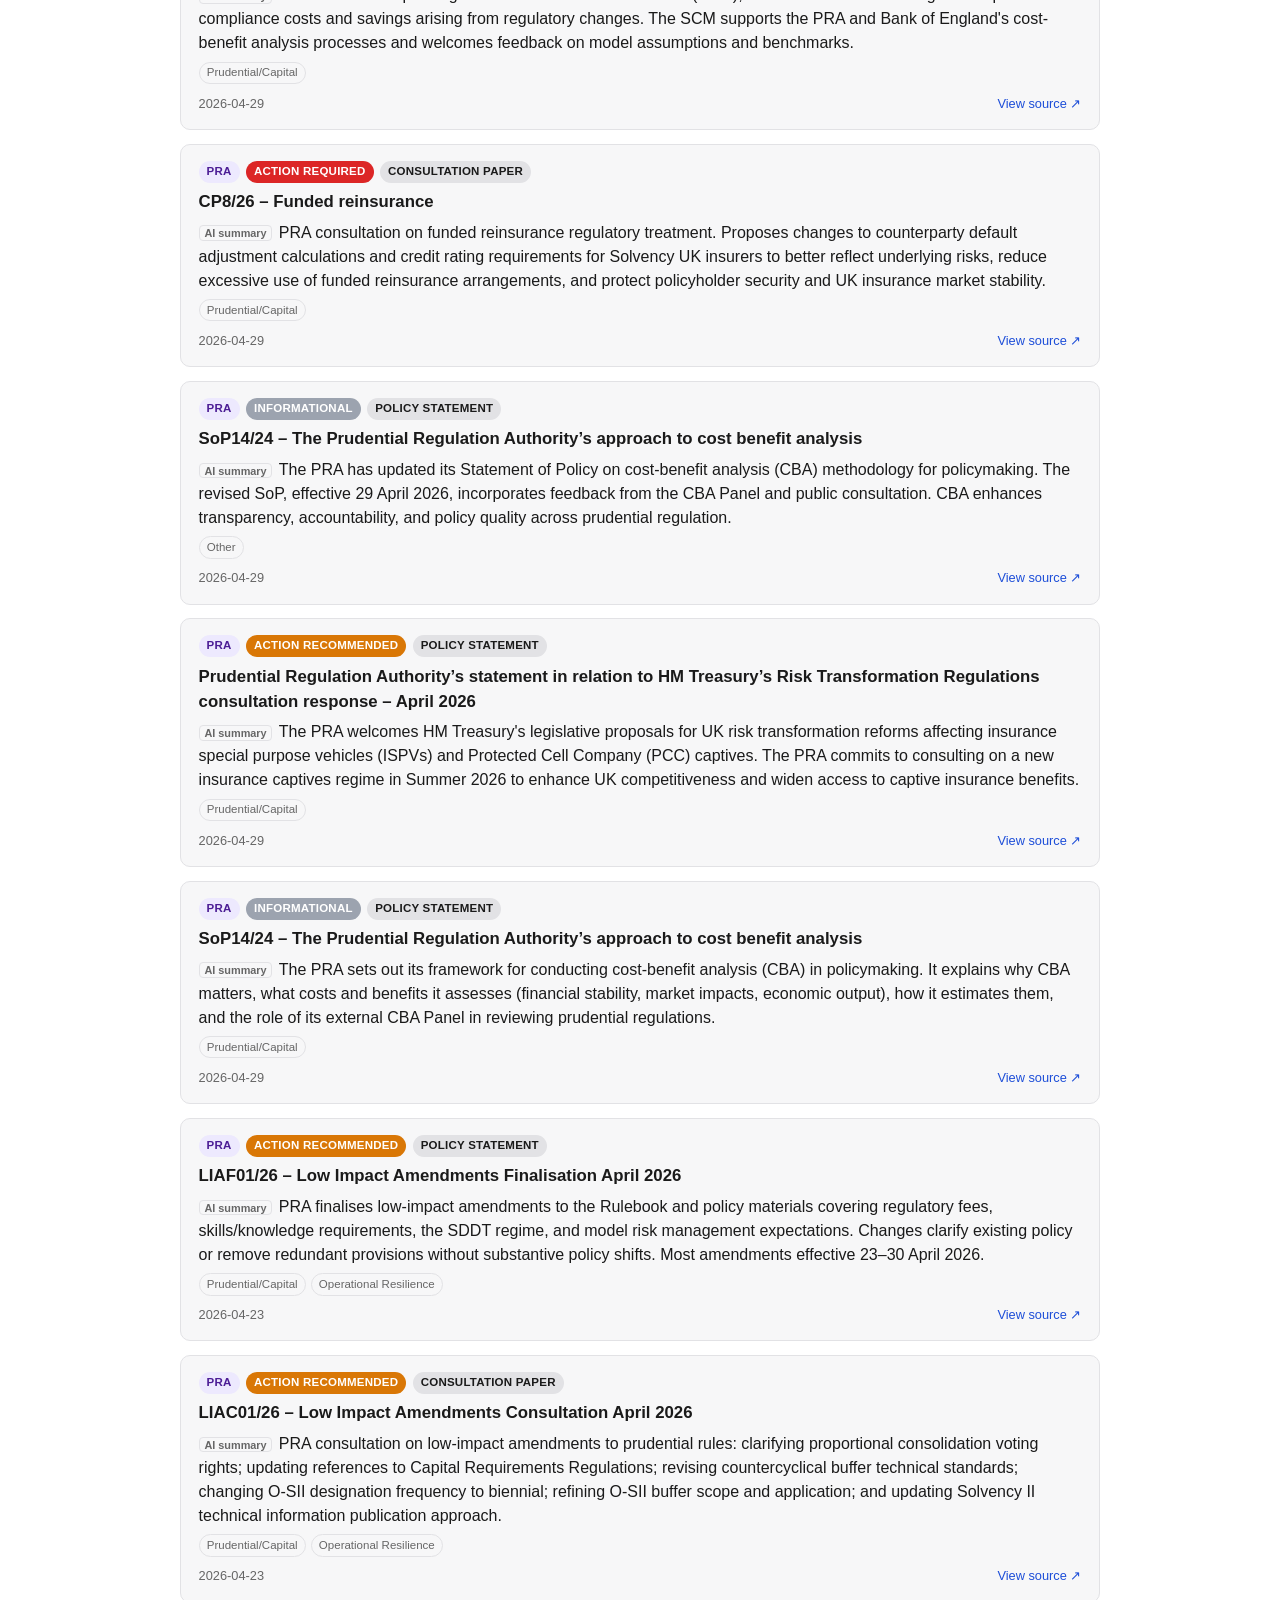
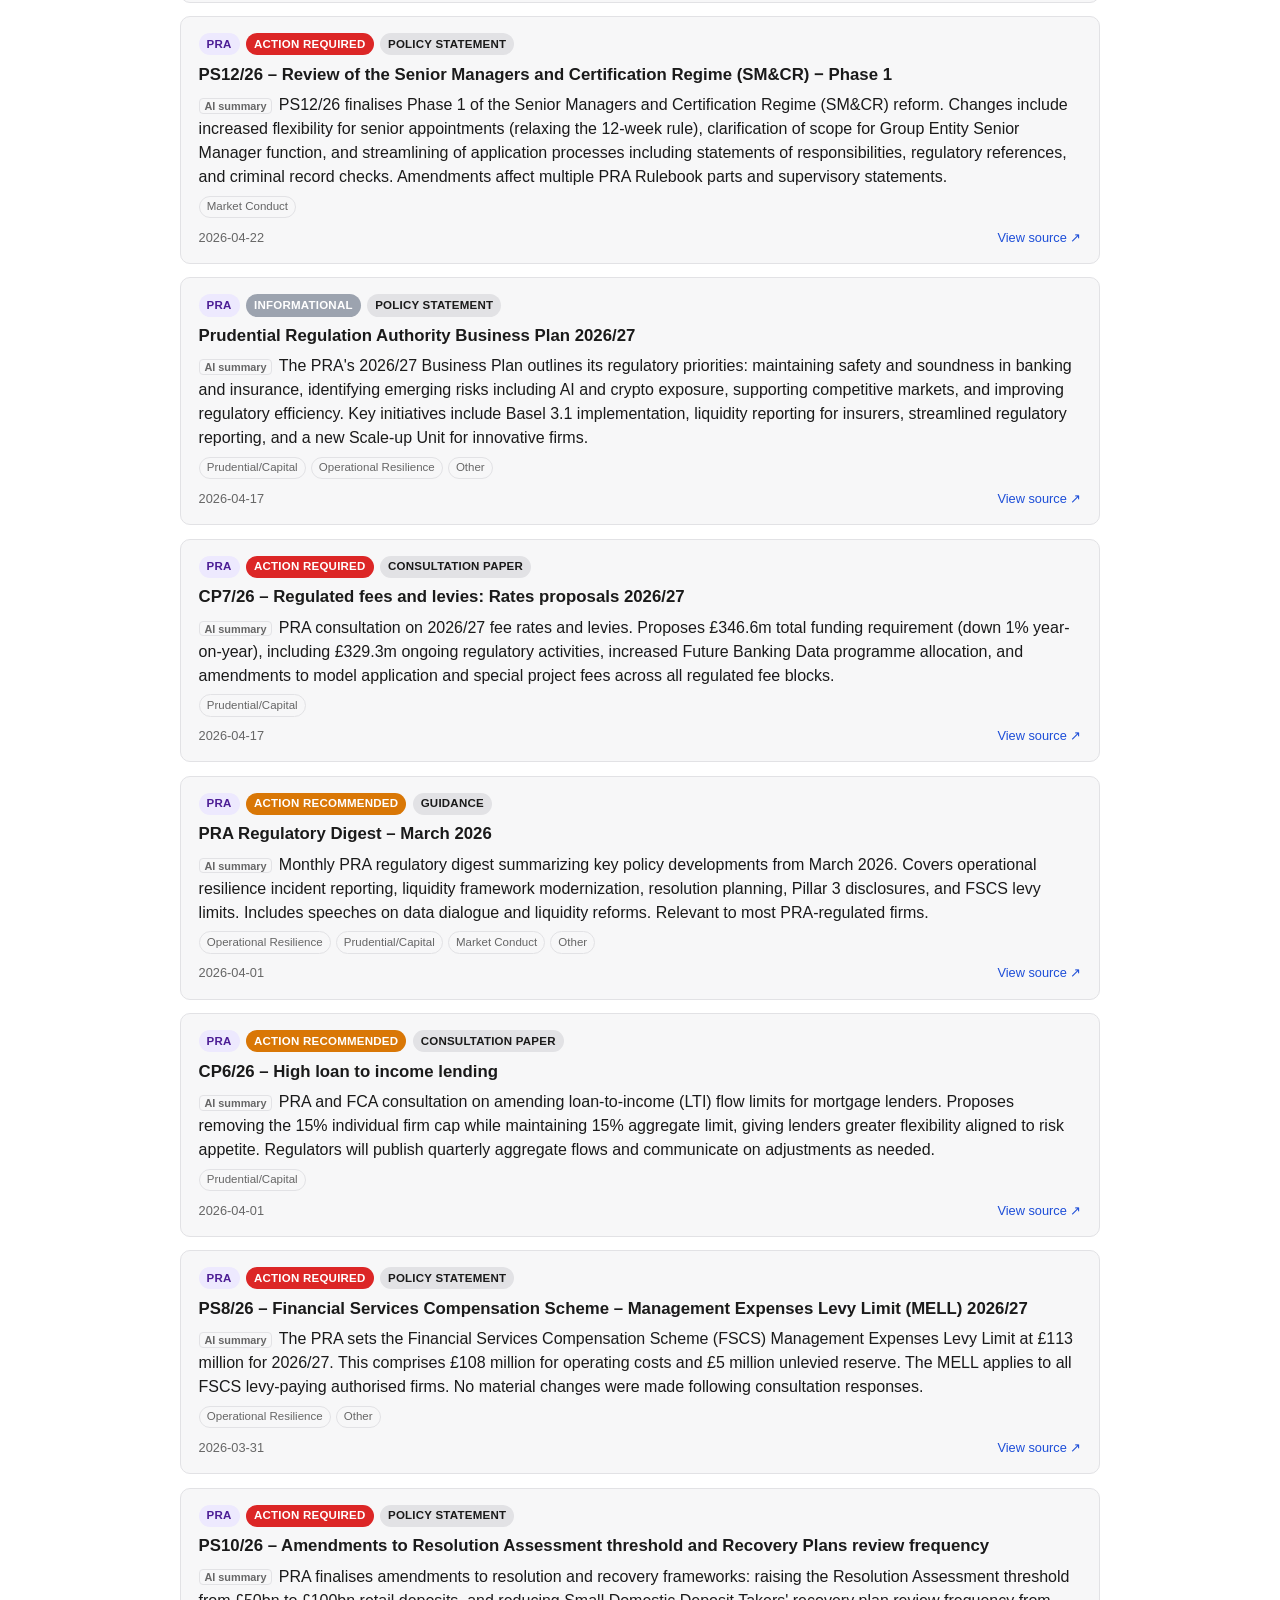
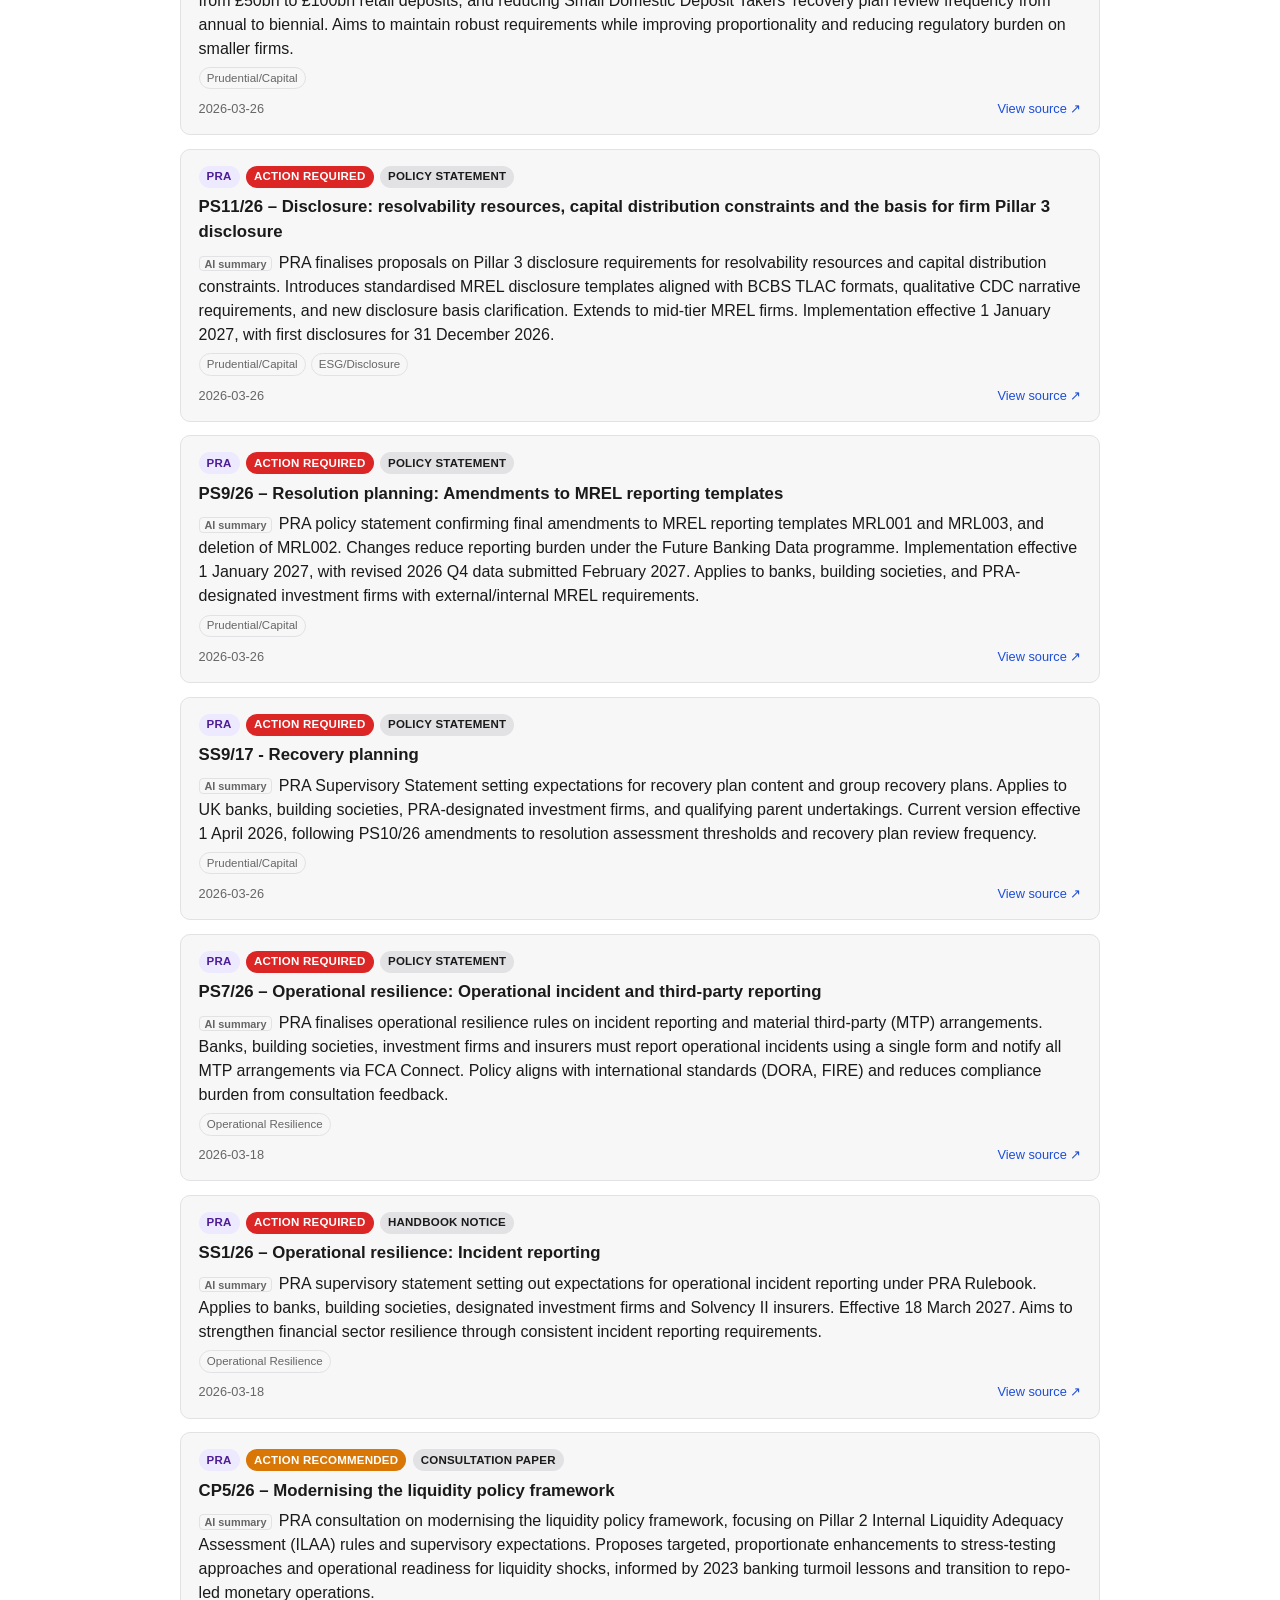
==== commit 00478a2a: "chore: daily ingestion run 2026-11-24" ====
--- a/docs/index.html
+++ b/docs/index.html
@@ -42,6 +42,64 @@
 <section id="items" class="cards">
   
 <article class="card"
+  data-id="dcdf105173063ab8"
+  data-source="PRA"
+  data-doctype="Consultation Paper"
+  data-impact="action-recommended"
+  data-areas="Prudential/Capital"
+  data-search="dp3/26 – critical third parties: regulatory fees and cost recovery the pra and fca seek feedback on their cost recovery approach for overseeing critical third parties (ctps) that provide systemic services to the financial system. discussion covers charging principles, tariff base, fee model, and fee calculation methodology. regulators also request systemic third-party services income data from ctps and potential ctp candidates.">
+  <div class="card__meta">
+    <span class="badge badge--source badge--pra">PRA</span>
+    
+    <span class="badge badge--impact-action-recommended">action recommended</span>
+    
+    <span class="badge">Consultation Paper</span>
+  </div>
+  <h2 class="card__title"><a href="https://www.bankofengland.co.uk/prudential-regulation/publication/2026/november/critical-third-parties-regulatory-fees-and-cost-recovery" target="_blank" rel="noopener">DP3/26 – Critical third parties: regulatory fees and cost recovery</a></h2>
+  
+  <p class="card__summary"><span class="ai-label">AI summary</span>The PRA and FCA seek feedback on their cost recovery approach for overseeing critical third parties (CTPs) that provide systemic services to the financial system. Discussion covers charging principles, tariff base, fee model, and fee calculation methodology. Regulators also request systemic third-party services income data from CTPs and potential CTP candidates.</p>
+  
+  
+  <div class="tags">
+    <span class="tag">Prudential/Capital</span>
+  </div>
+  
+  <div class="card__footer">
+    <span class="card__date">2026-11-24</span>
+    <a class="card__source-link" href="https://www.bankofengland.co.uk/prudential-regulation/publication/2026/november/critical-third-parties-regulatory-fees-and-cost-recovery" target="_blank" rel="noopener">View source &#8599;</a>
+  </div>
+</article>
+
+<article class="card"
+  data-id="b9c0fa96ba4d6a66"
+  data-source="PRA"
+  data-doctype="Policy Statement"
+  data-impact="action-recommended"
+  data-areas="Prudential/Capital"
+  data-search="prudential regulation authority&#39;s statement on ifrs 18 and finrep reporting the pra clarifies that firms must continue using existing finrep templates for prudential reporting. during their first year under ifrs 18 (effective 1 january 2027), firms may use information prepared under either ias 1 or ifrs 18. the pra will consider future amendments to align finrep with ifrs 18 and reduce reporting burden.">
+  <div class="card__meta">
+    <span class="badge badge--source badge--pra">PRA</span>
+    
+    <span class="badge badge--impact-action-recommended">action recommended</span>
+    
+    <span class="badge">Policy Statement</span>
+  </div>
+  <h2 class="card__title"><a href="https://www.bankofengland.co.uk/prudential-regulation/publication/2026/november/pra-statement-on-ifrs-18-and-finrep-reporting" target="_blank" rel="noopener">Prudential Regulation Authority&#39;s statement on IFRS 18 and FINREP reporting</a></h2>
+  
+  <p class="card__summary"><span class="ai-label">AI summary</span>The PRA clarifies that firms must continue using existing FINREP templates for prudential reporting. During their first year under IFRS 18 (effective 1 January 2027), firms may use information prepared under either IAS 1 or IFRS 18. The PRA will consider future amendments to align FINREP with IFRS 18 and reduce reporting burden.</p>
+  
+  
+  <div class="tags">
+    <span class="tag">Prudential/Capital</span>
+  </div>
+  
+  <div class="card__footer">
+    <span class="card__date">2026-11-24</span>
+    <a class="card__source-link" href="https://www.bankofengland.co.uk/prudential-regulation/publication/2026/november/pra-statement-on-ifrs-18-and-finrep-reporting" target="_blank" rel="noopener">View source &#8599;</a>
+  </div>
+</article>
+
+<article class="card"
   data-id="78efb89cd087f546"
   data-source="PRA"
   data-doctype="Policy Statement"
@@ -1921,6 +1979,35 @@
 </article>
 
 <article class="card"
+  data-id="06d400770eb2fcf2"
+  data-source="FCA"
+  data-doctype="Speech"
+  data-impact="informational"
+  data-areas="Prudential/Capital,Consumer Duty,Operational Resilience"
+  data-search="smarter regulation means understanding the trade-offs fca blog outlining principles of smarter regulation: balancing consumer protection with proportionality, using evidence to test whether interventions work, and reducing unnecessary compliance burden. emphasizes role of economics in regulatory design and invites researchers to contribute to fca research agenda on financial regulation impacts.">
+  <div class="card__meta">
+    <span class="badge badge--source badge--fca">FCA</span>
+    
+    <span class="badge badge--impact-informational">informational</span>
+    
+    <span class="badge">Speech</span>
+  </div>
+  <h2 class="card__title"><a href="https://www.fca.org.uk/news/blogs/smarter-regulation-means-understanding-trade-offs" target="_blank" rel="noopener">Smarter regulation means understanding the trade-offs</a></h2>
+  
+  <p class="card__summary"><span class="ai-label">AI summary</span>FCA blog outlining principles of smarter regulation: balancing consumer protection with proportionality, using evidence to test whether interventions work, and reducing unnecessary compliance burden. Emphasizes role of economics in regulatory design and invites researchers to contribute to FCA research agenda on financial regulation impacts.</p>
+  
+  
+  <div class="tags">
+    <span class="tag">Prudential/Capital</span><span class="tag">Consumer Duty</span><span class="tag">Operational Resilience</span>
+  </div>
+  
+  <div class="card__footer">
+    <span class="card__date">date unknown</span>
+    <a class="card__source-link" href="https://www.fca.org.uk/news/blogs/smarter-regulation-means-understanding-trade-offs" target="_blank" rel="noopener">View source &#8599;</a>
+  </div>
+</article>
+
+<article class="card"
   data-id="29b07e1c1be3205f"
   data-source="FCA"
   data-doctype="Press Release"
@@ -4850,7 +4937,7 @@
 </main>
 <footer class="site-footer">
   <p>
-    Last updated: 2026-11-23 16:55 UTC &middot;
+    Last updated: 2026-11-24 16:44 UTC &middot;
     Summaries are AI-generated and are not regulatory advice &mdash; always refer to the linked source. &middot;
     <a href="https://github.com/Ehsan516/fca-pulse">Source</a>
   </p>
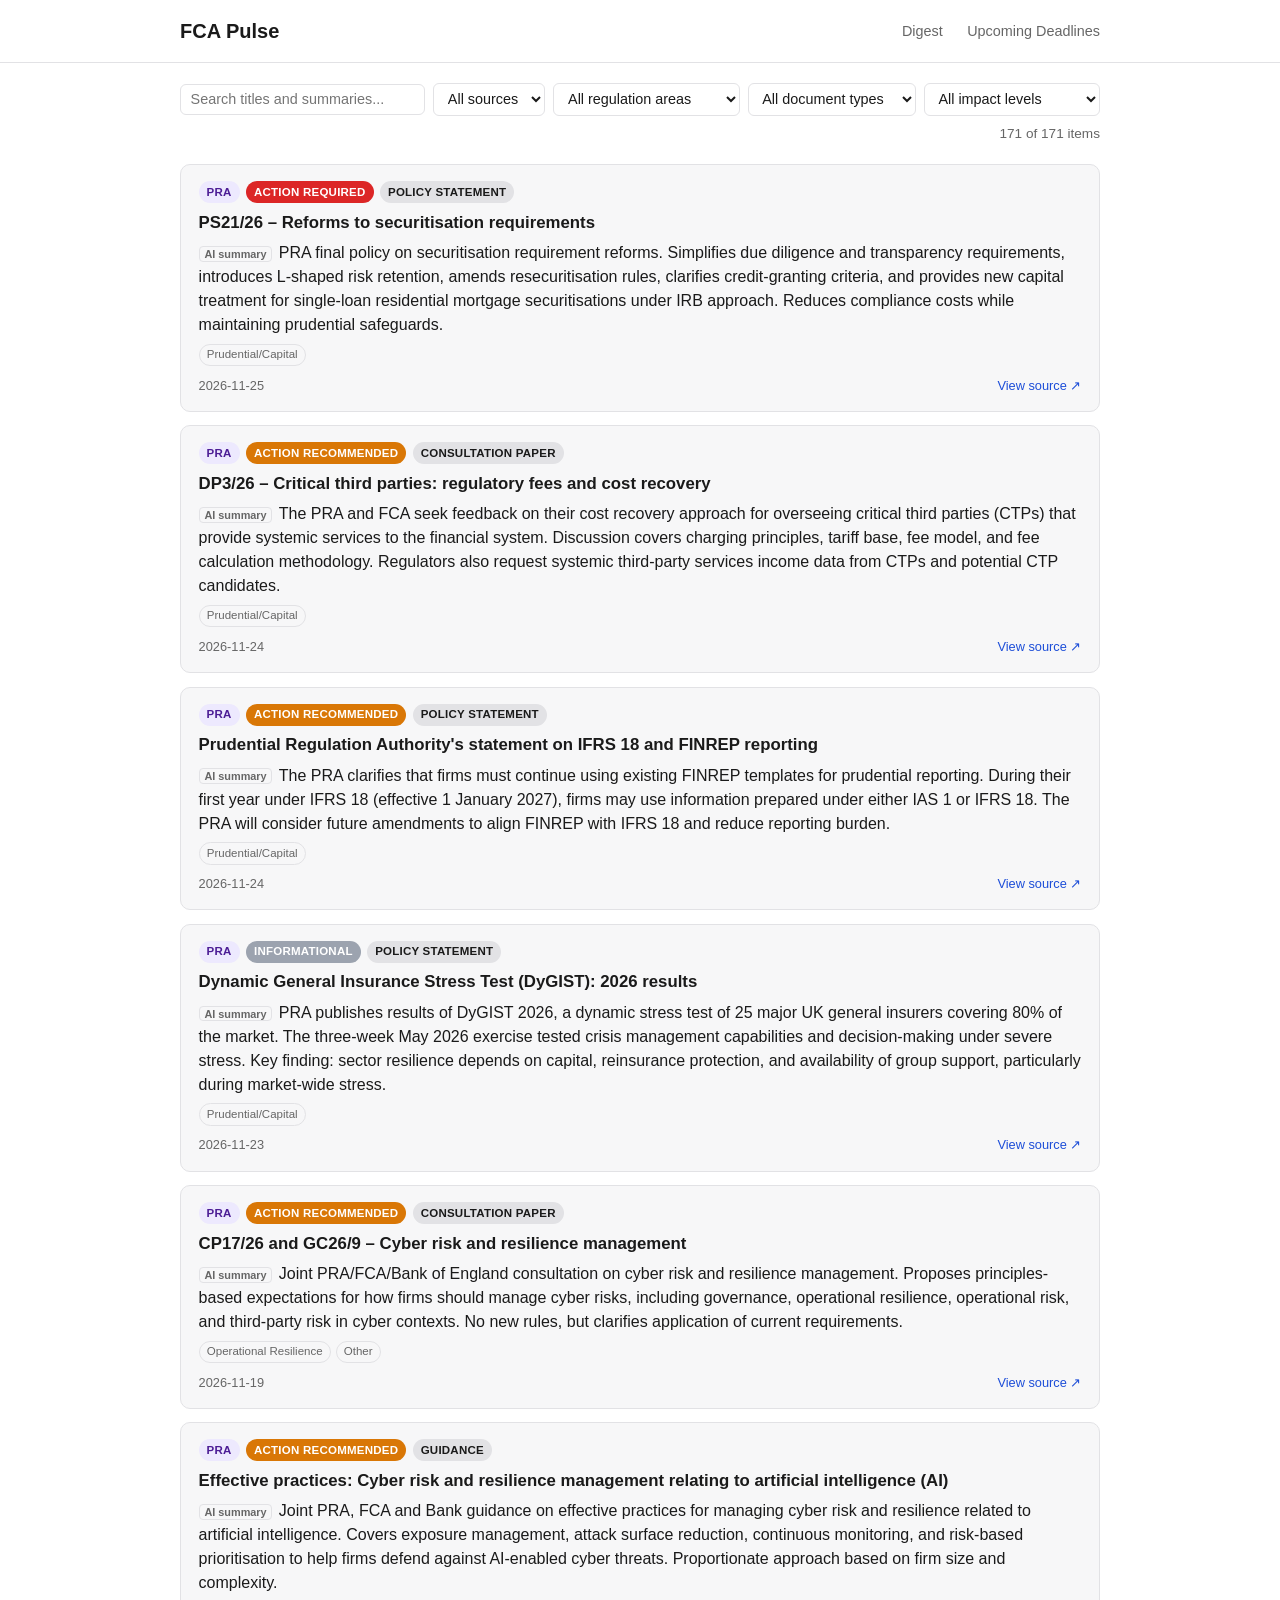
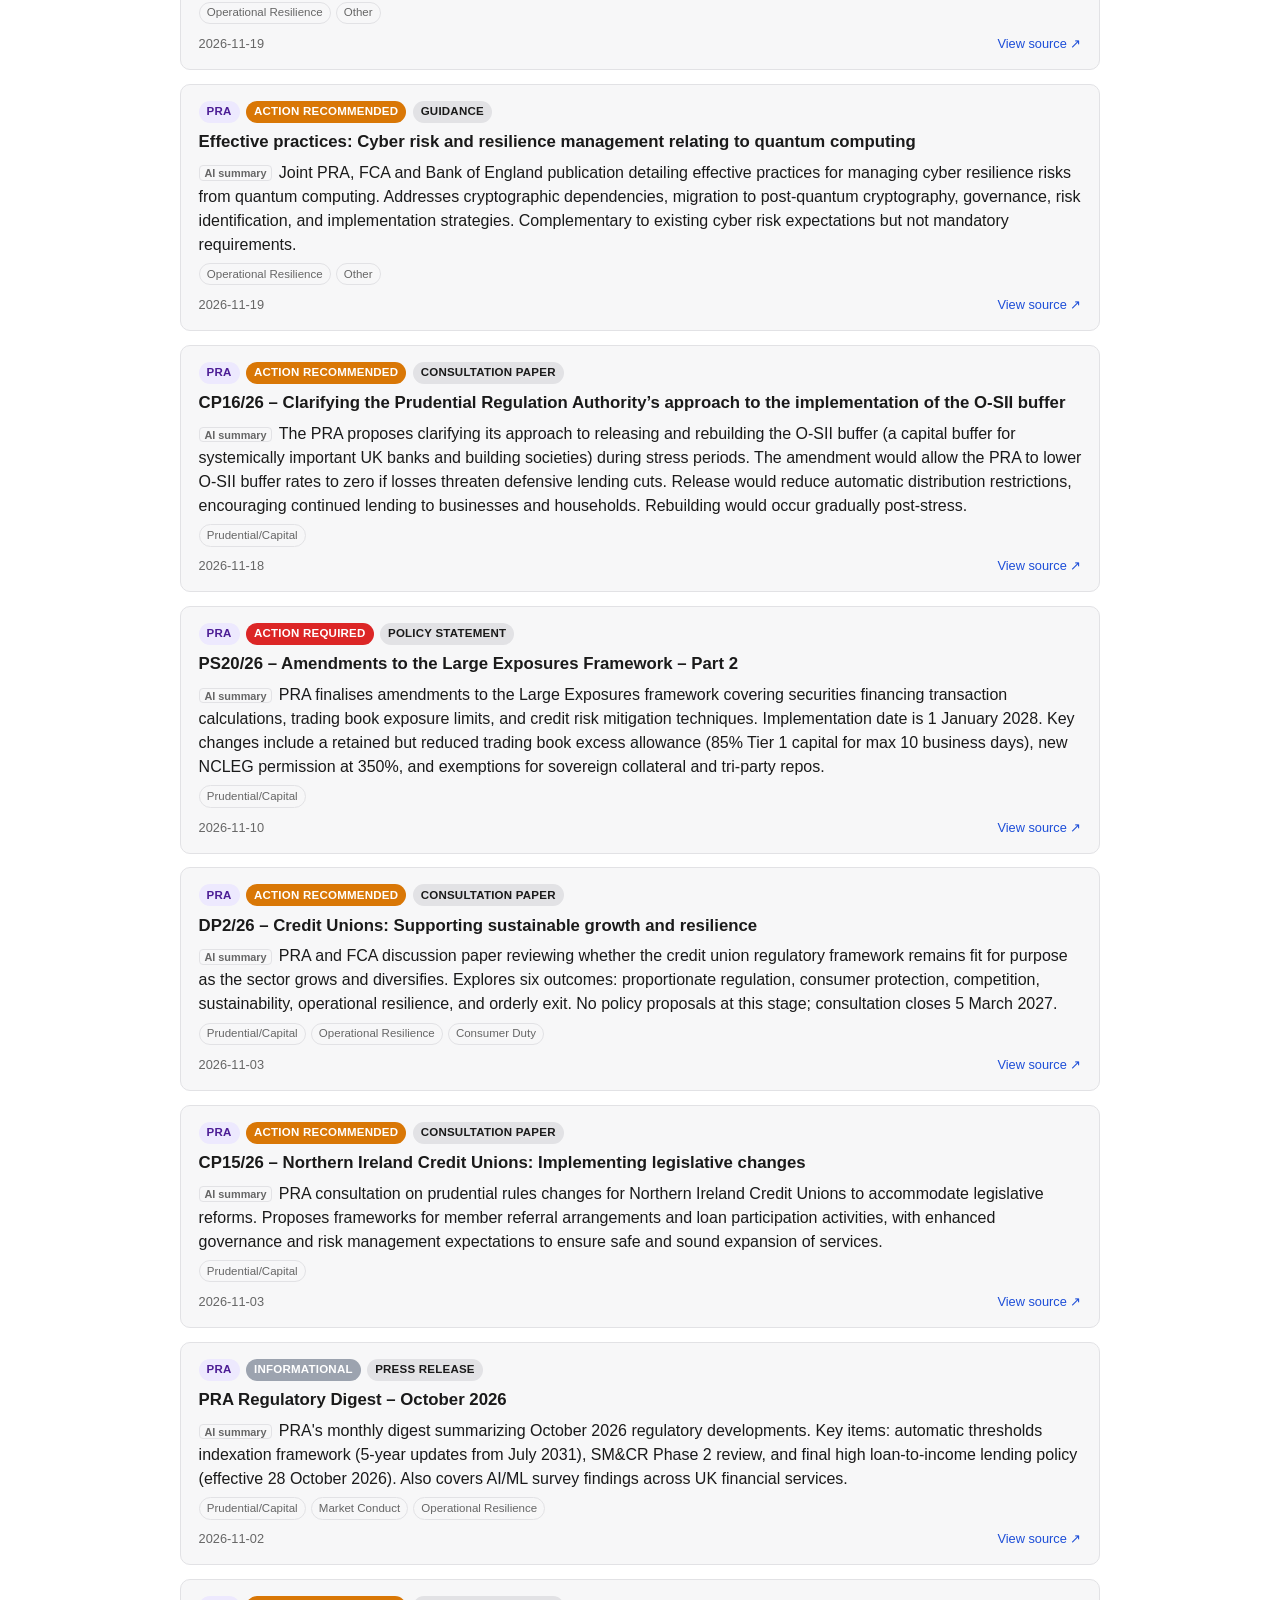
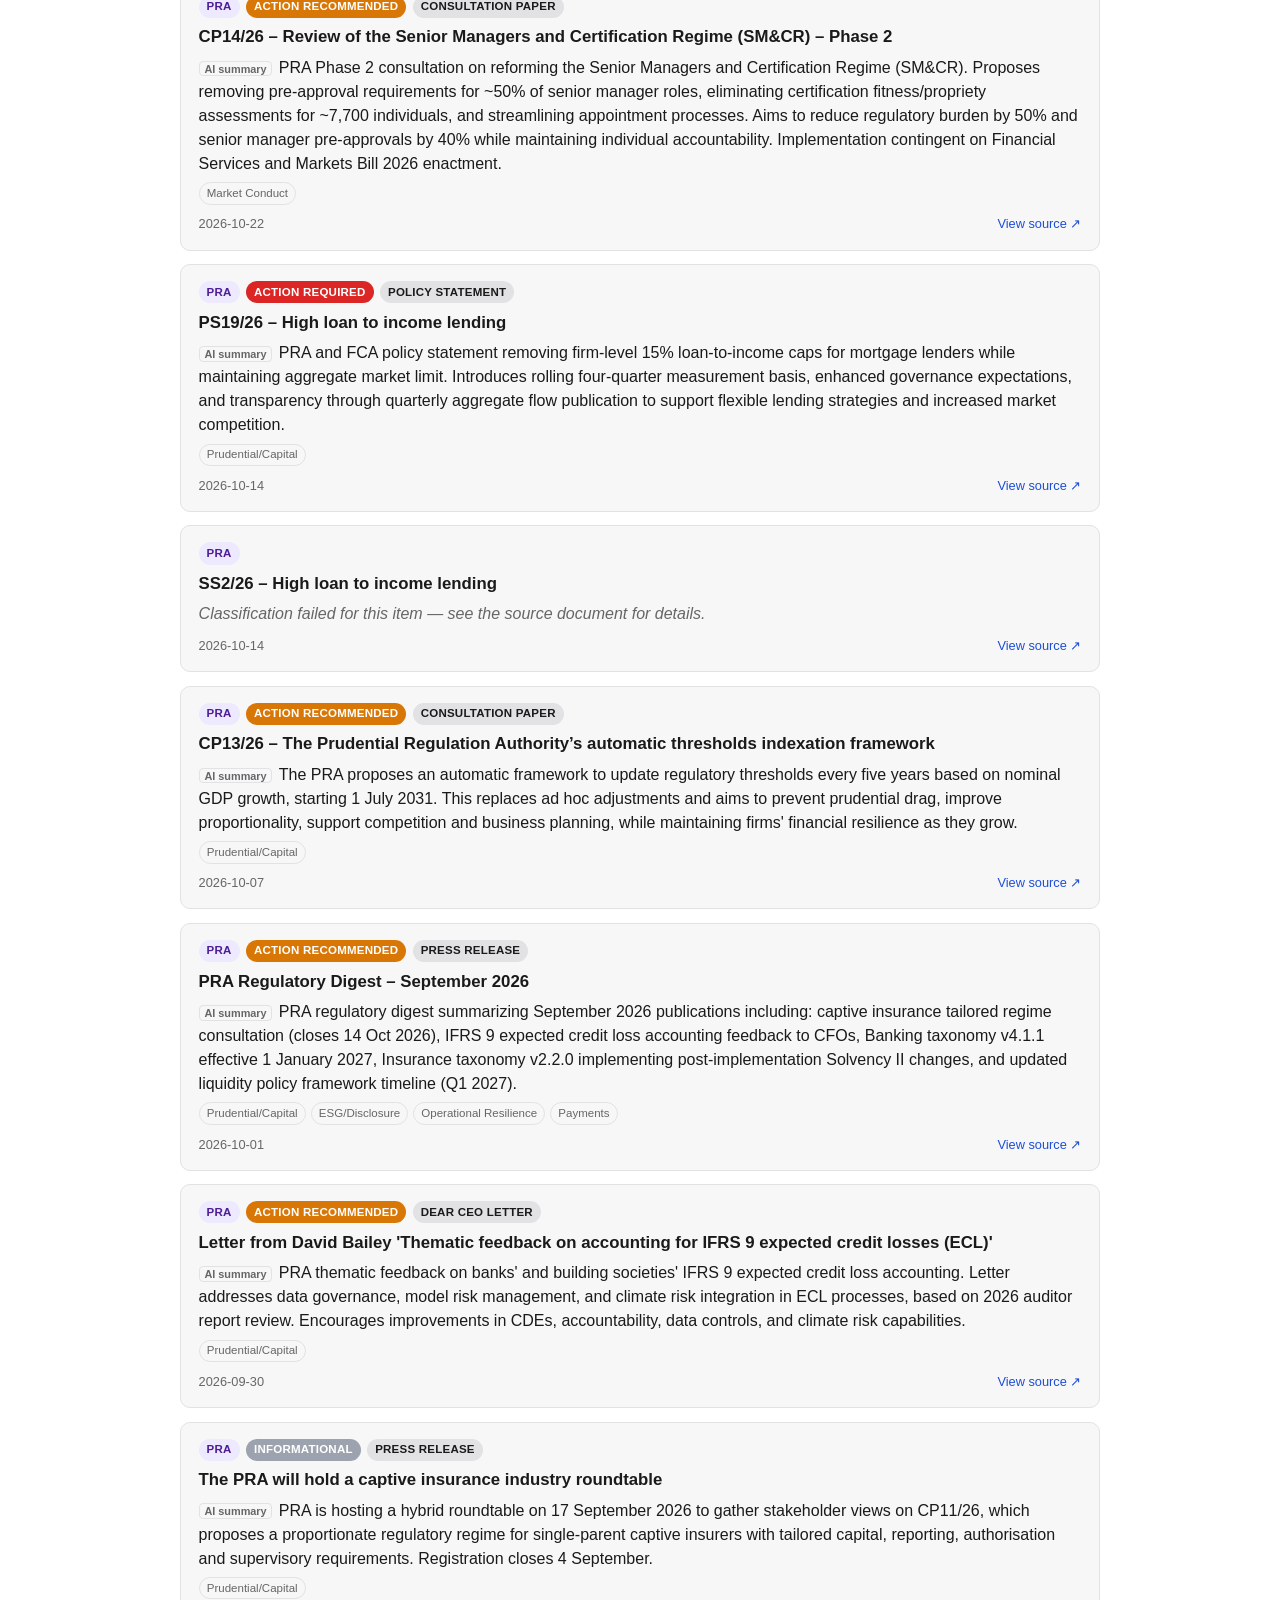
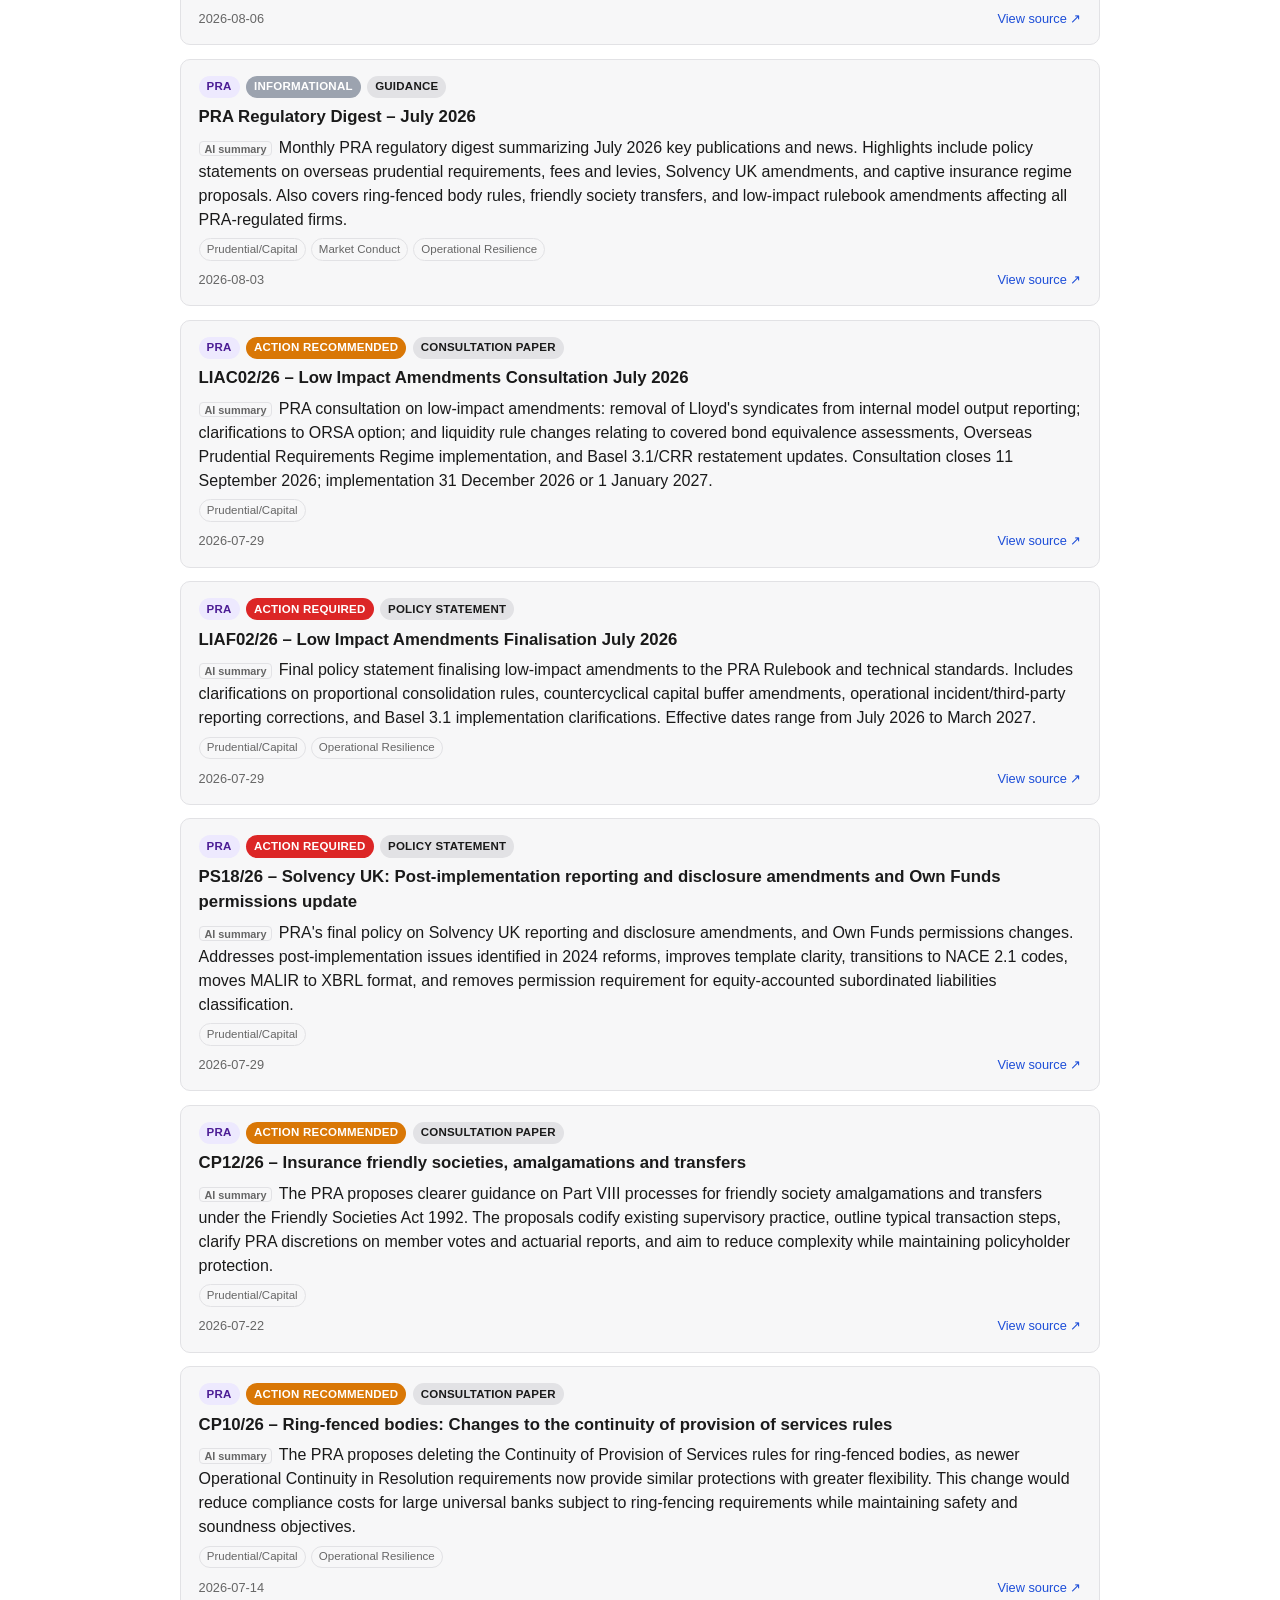
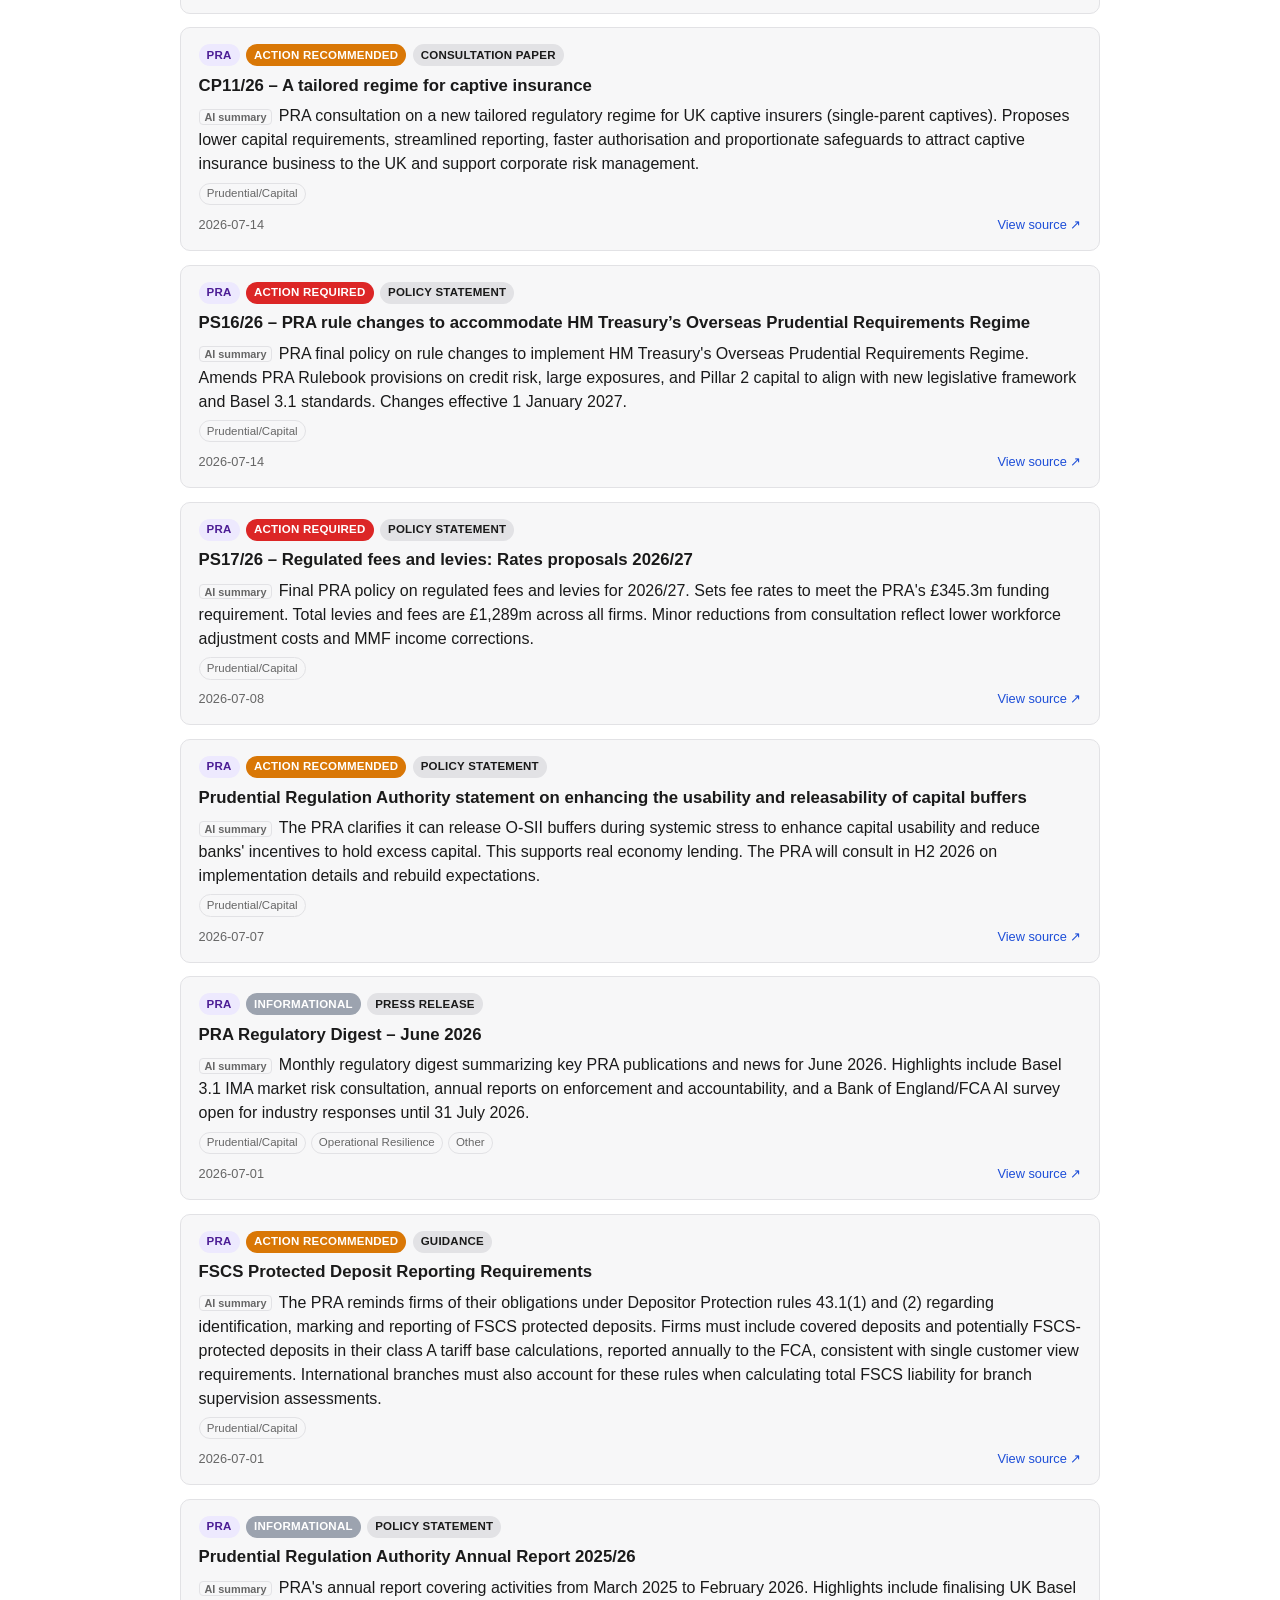
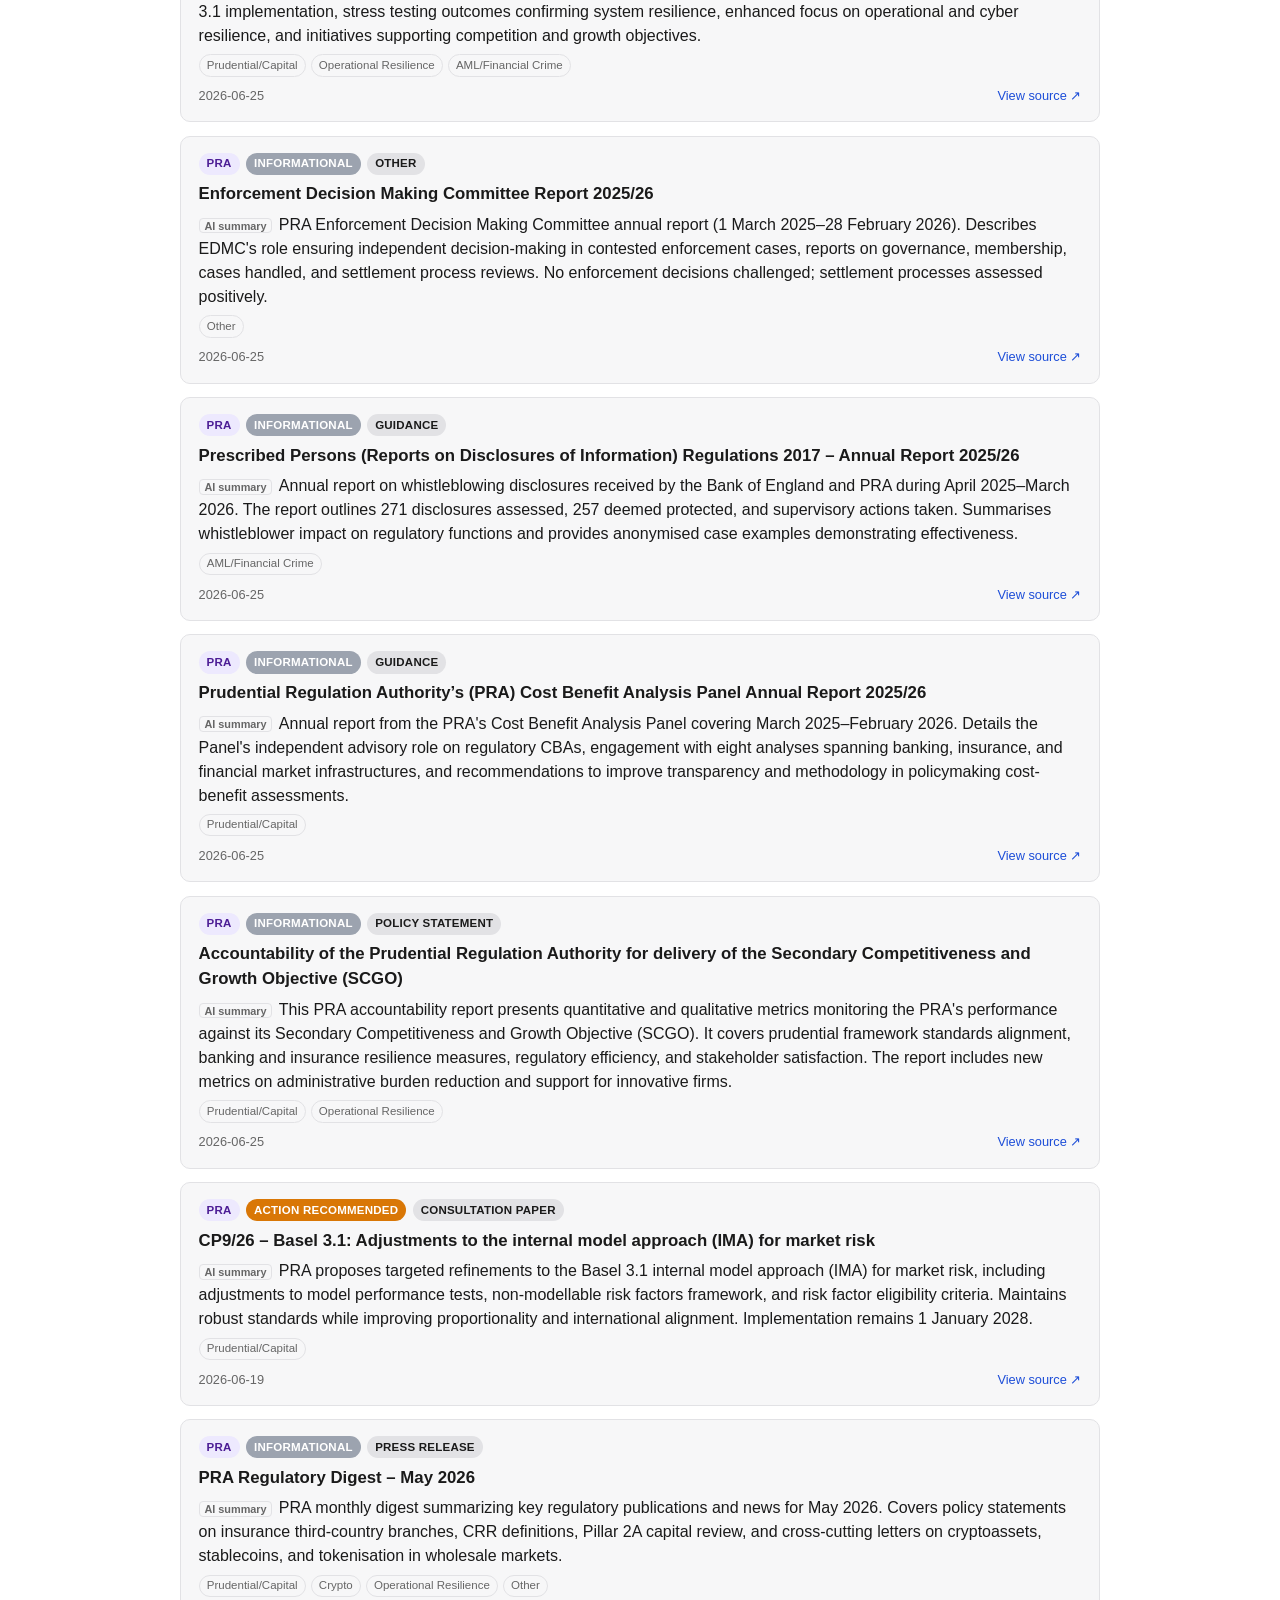
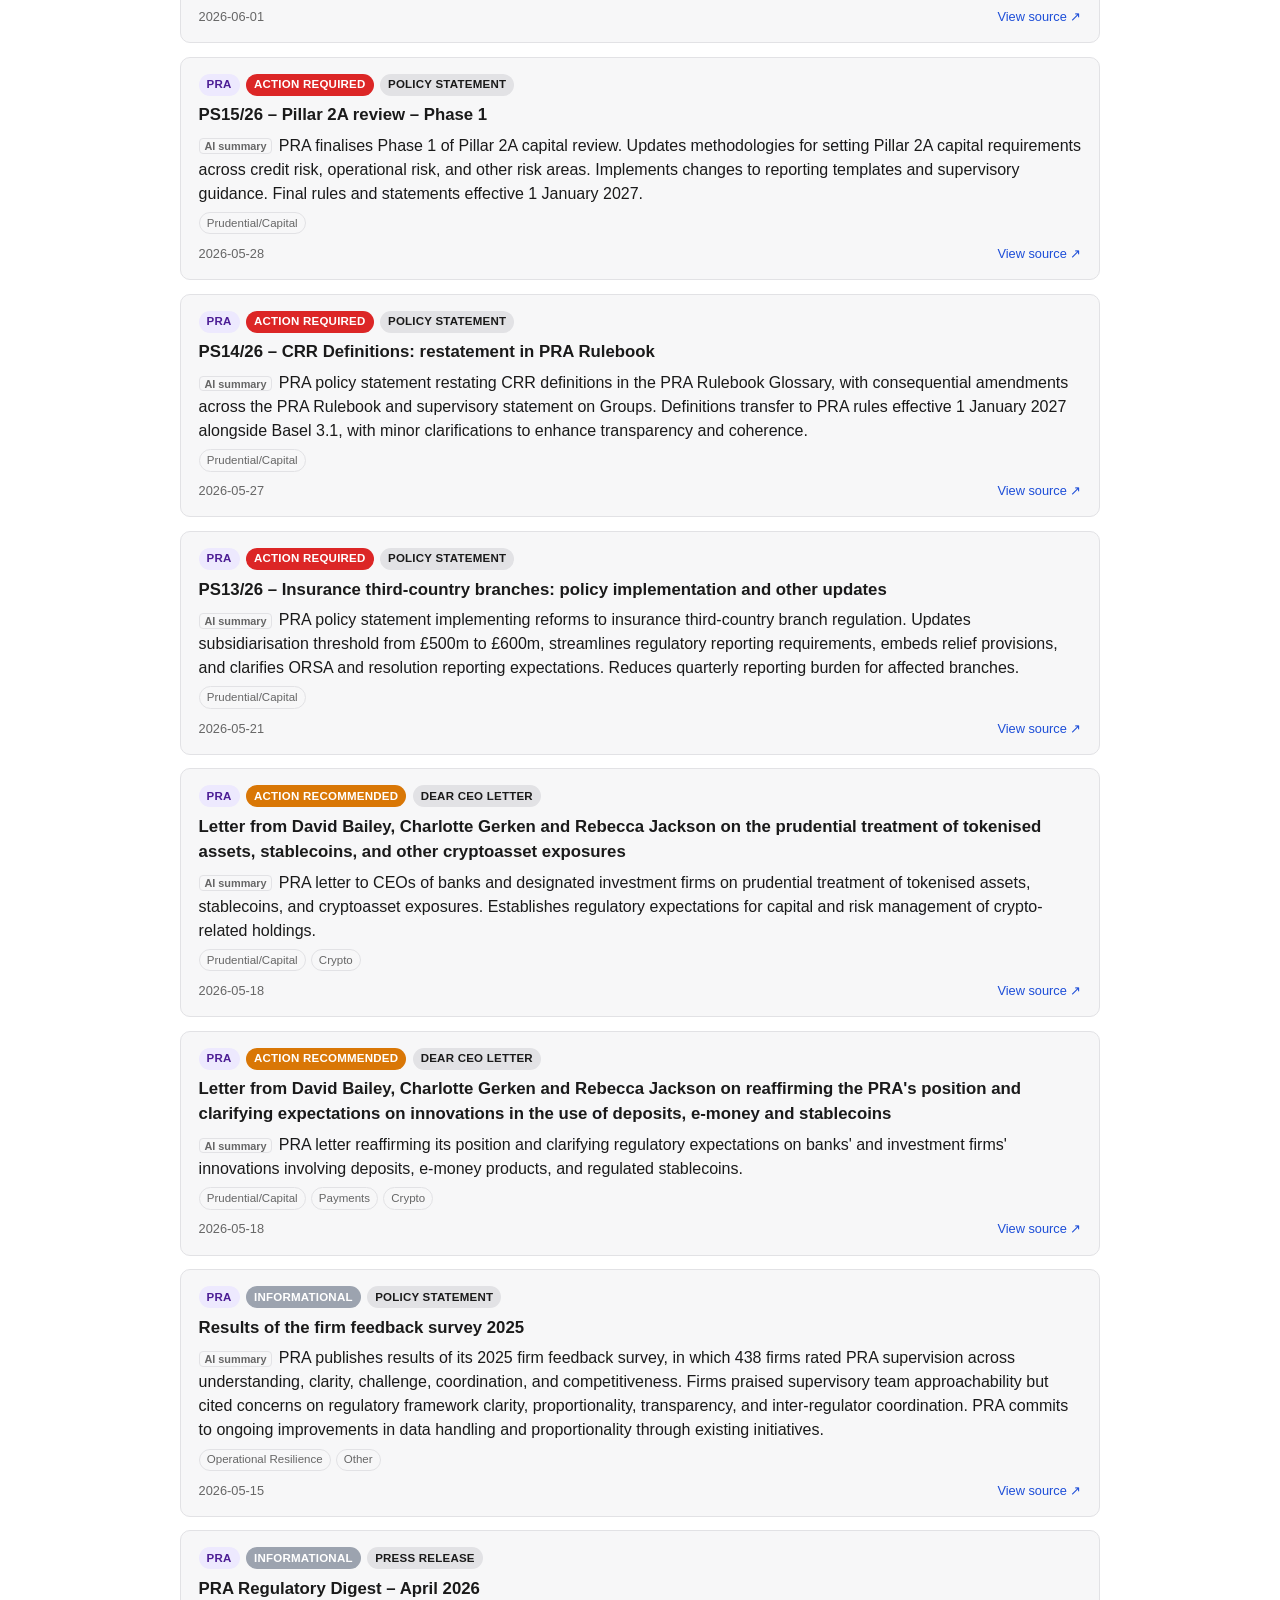
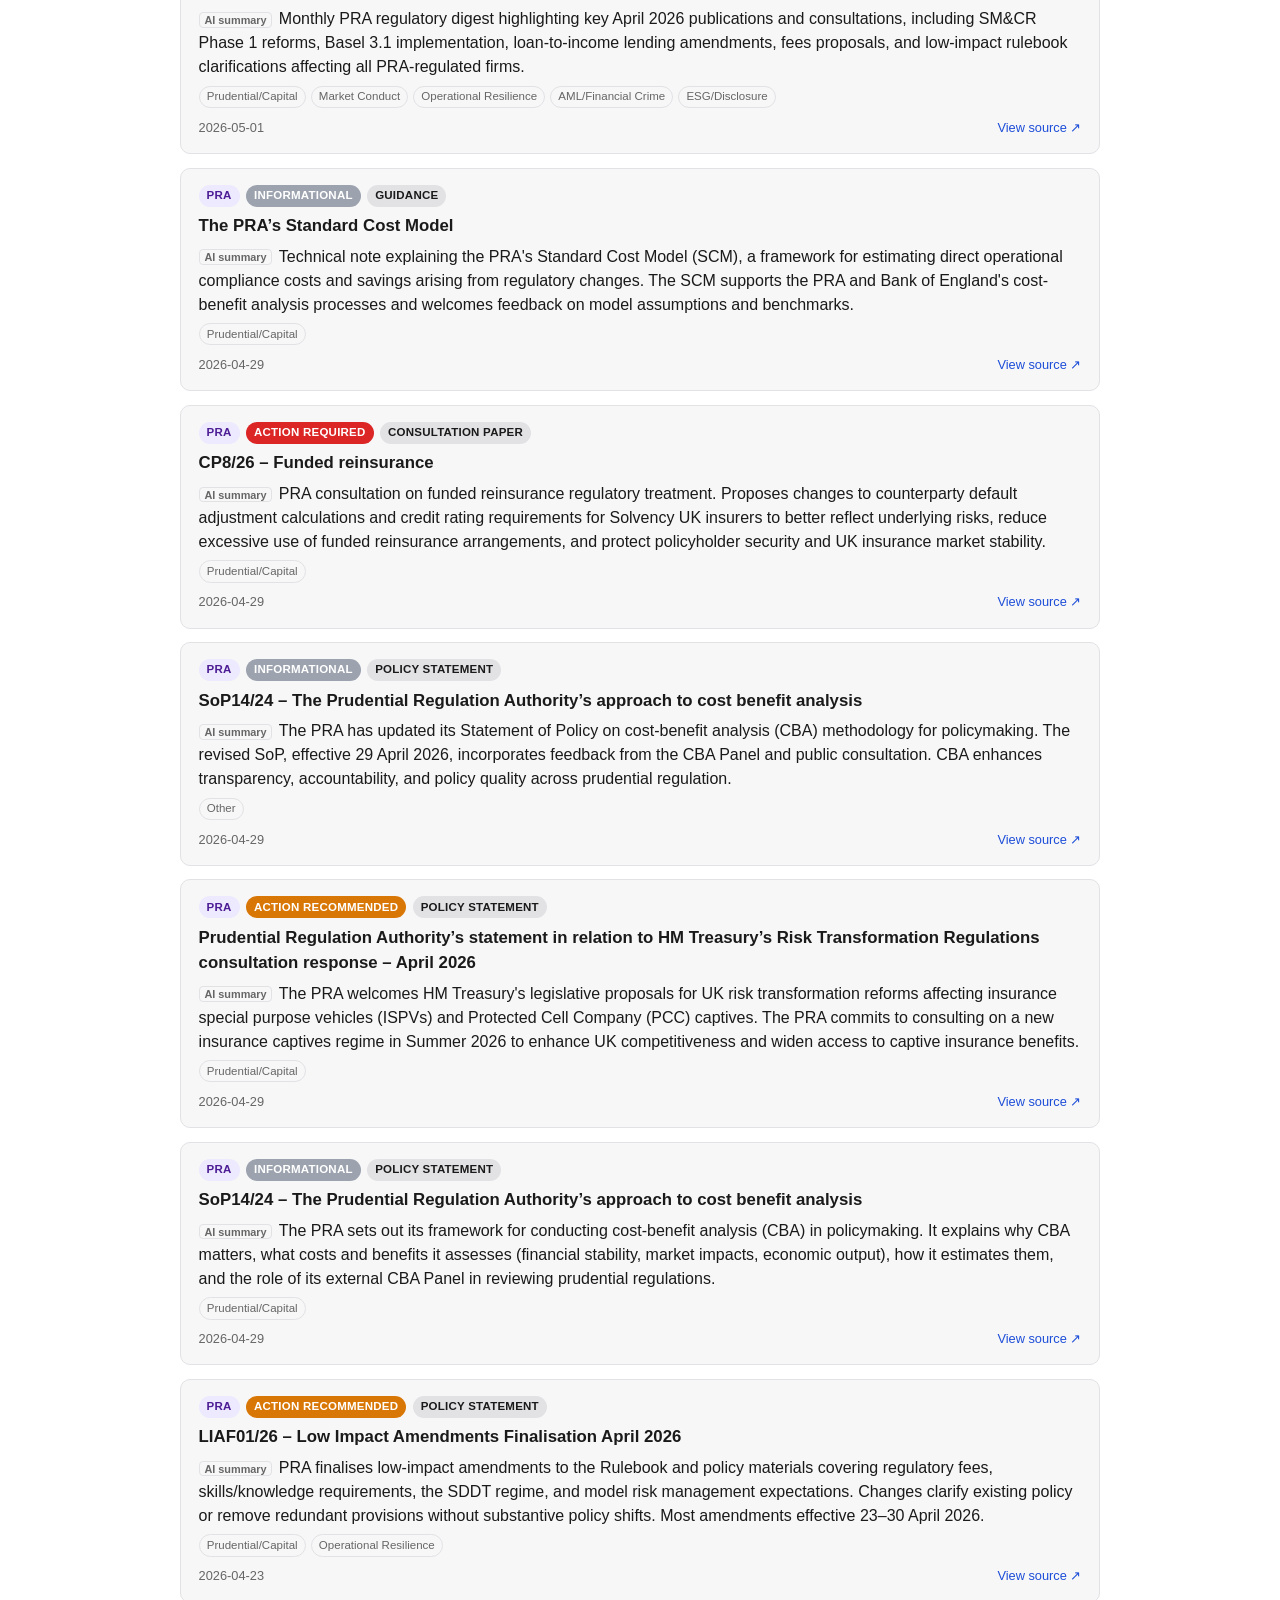
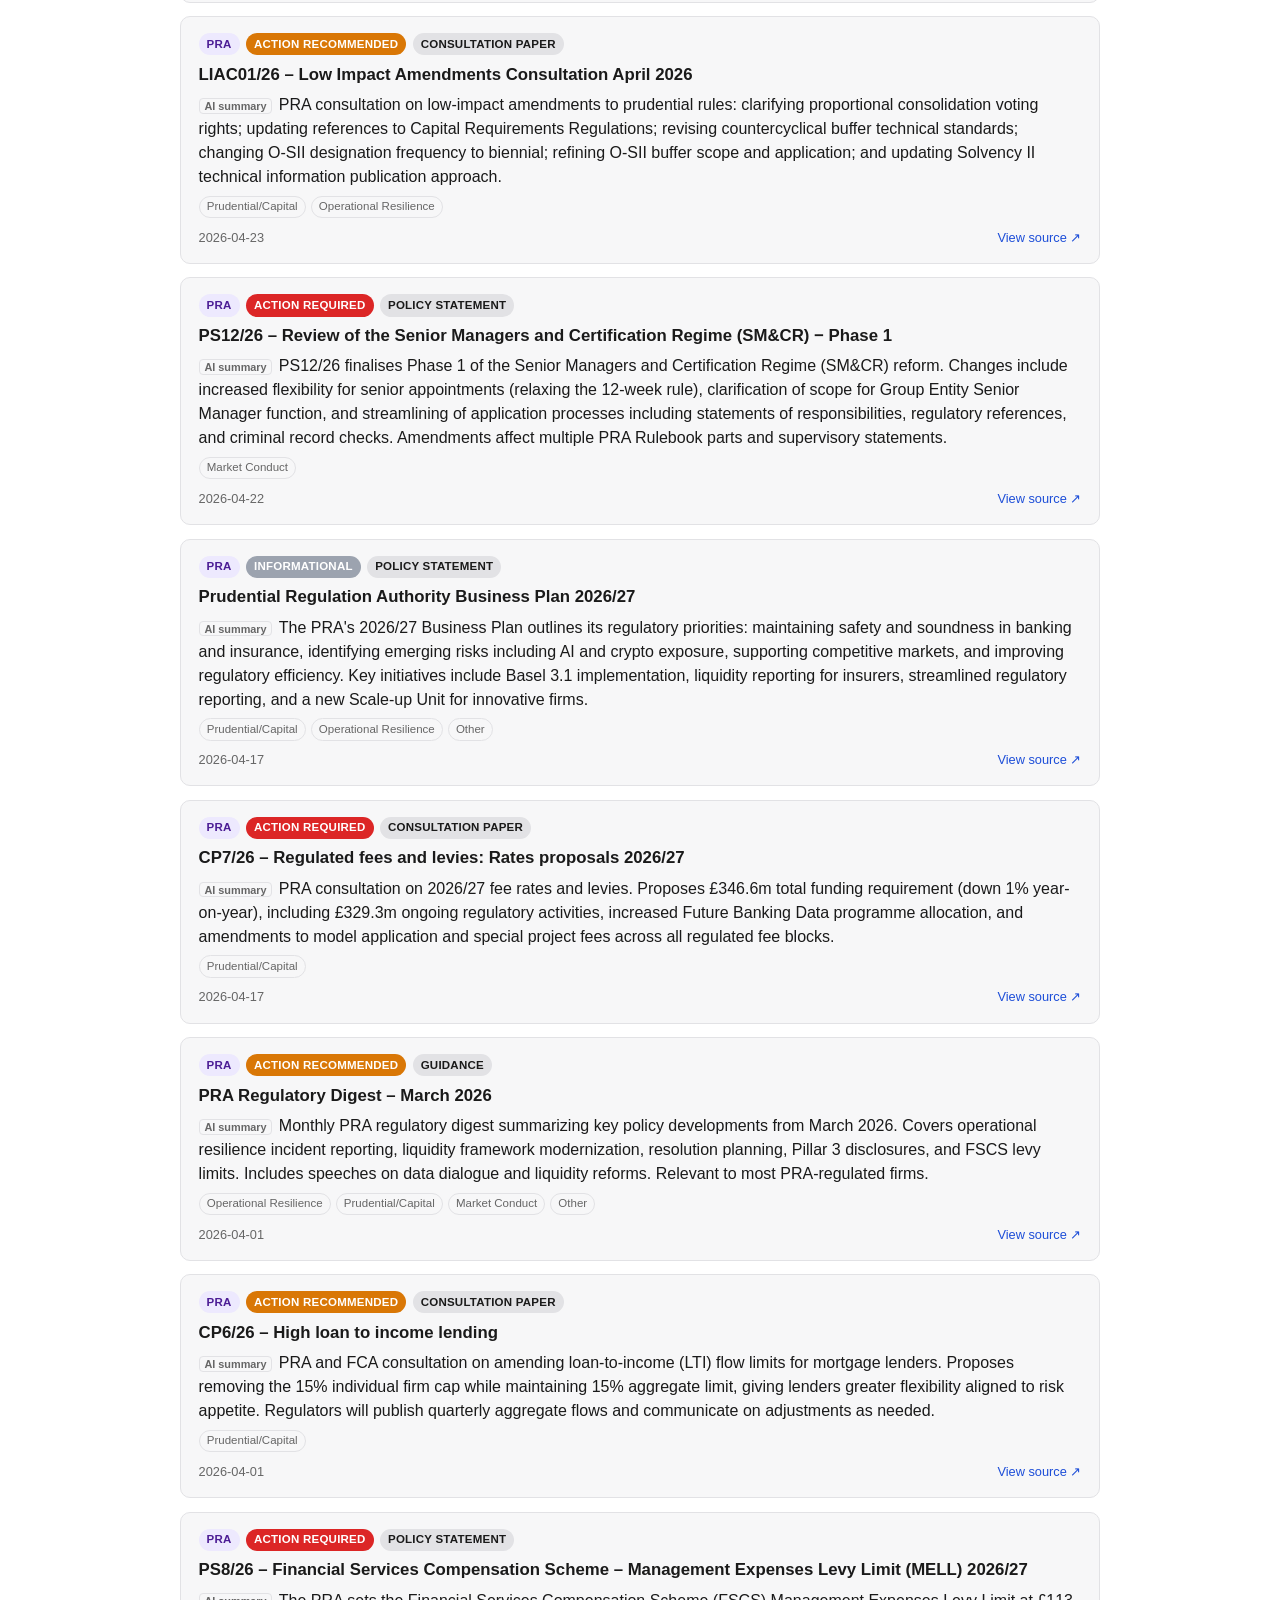
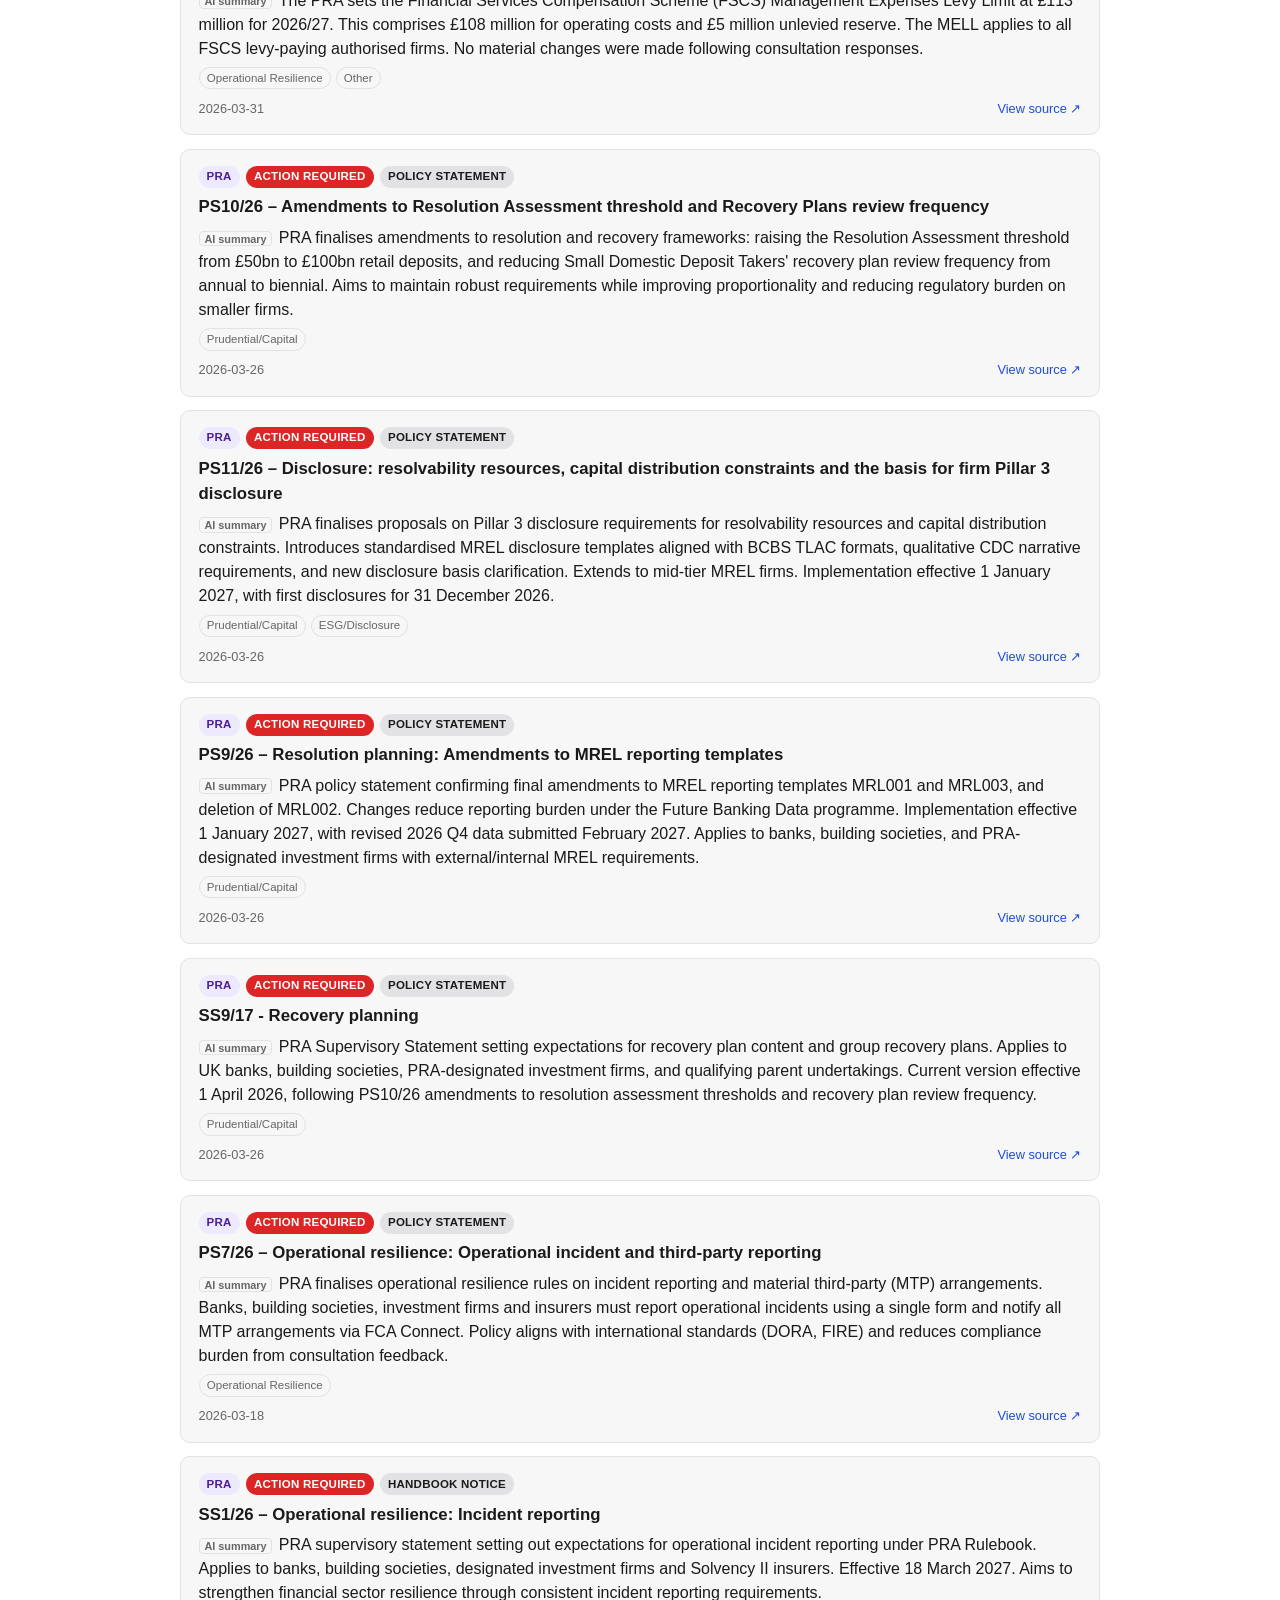
==== commit 6c57158a: "chore: daily ingestion run 2026-11-25" ====
--- a/docs/index.html
+++ b/docs/index.html
@@ -42,6 +42,35 @@
 <section id="items" class="cards">
   
 <article class="card"
+  data-id="74d87f07c4756ac9"
+  data-source="PRA"
+  data-doctype="Policy Statement"
+  data-impact="action-required"
+  data-areas="Prudential/Capital"
+  data-search="ps21/26 – reforms to securitisation requirements pra final policy on securitisation requirement reforms. simplifies due diligence and transparency requirements, introduces l-shaped risk retention, amends resecuritisation rules, clarifies credit-granting criteria, and provides new capital treatment for single-loan residential mortgage securitisations under irb approach. reduces compliance costs while maintaining prudential safeguards.">
+  <div class="card__meta">
+    <span class="badge badge--source badge--pra">PRA</span>
+    
+    <span class="badge badge--impact-action-required">action required</span>
+    
+    <span class="badge">Policy Statement</span>
+  </div>
+  <h2 class="card__title"><a href="https://www.bankofengland.co.uk/prudential-regulation/publication/2026/november/reforms-to-securitisation-requirements-policy-statement" target="_blank" rel="noopener">PS21/26 – Reforms to securitisation requirements</a></h2>
+  
+  <p class="card__summary"><span class="ai-label">AI summary</span>PRA final policy on securitisation requirement reforms. Simplifies due diligence and transparency requirements, introduces L-shaped risk retention, amends resecuritisation rules, clarifies credit-granting criteria, and provides new capital treatment for single-loan residential mortgage securitisations under IRB approach. Reduces compliance costs while maintaining prudential safeguards.</p>
+  
+  
+  <div class="tags">
+    <span class="tag">Prudential/Capital</span>
+  </div>
+  
+  <div class="card__footer">
+    <span class="card__date">2026-11-25</span>
+    <a class="card__source-link" href="https://www.bankofengland.co.uk/prudential-regulation/publication/2026/november/reforms-to-securitisation-requirements-policy-statement" target="_blank" rel="noopener">View source &#8599;</a>
+  </div>
+</article>
+
+<article class="card"
   data-id="dcdf105173063ab8"
   data-source="PRA"
   data-doctype="Consultation Paper"
@@ -1979,6 +2008,35 @@
 </article>
 
 <article class="card"
+  data-id="1e00d574e7768ad5"
+  data-source="FCA"
+  data-doctype="Guidance"
+  data-impact="informational"
+  data-areas="Consumer Duty,ESG/Disclosure"
+  data-search="how should investors evaluate performance? fca blog advising investors on evaluating fund performance beyond headline returns, especially in concentrated markets. recommends assessing funds against their stated objectives, understanding benchmarks and investment styles, and scrutinizing stock-picking skill separately from style exposure before selling.">
+  <div class="card__meta">
+    <span class="badge badge--source badge--fca">FCA</span>
+    
+    <span class="badge badge--impact-informational">informational</span>
+    
+    <span class="badge">Guidance</span>
+  </div>
+  <h2 class="card__title"><a href="https://www.fca.org.uk/news/blogs/how-should-investors-evaluate-performance" target="_blank" rel="noopener">How should investors evaluate performance?</a></h2>
+  
+  <p class="card__summary"><span class="ai-label">AI summary</span>FCA blog advising investors on evaluating fund performance beyond headline returns, especially in concentrated markets. Recommends assessing funds against their stated objectives, understanding benchmarks and investment styles, and scrutinizing stock-picking skill separately from style exposure before selling.</p>
+  
+  
+  <div class="tags">
+    <span class="tag">Consumer Duty</span><span class="tag">ESG/Disclosure</span>
+  </div>
+  
+  <div class="card__footer">
+    <span class="card__date">date unknown</span>
+    <a class="card__source-link" href="https://www.fca.org.uk/news/blogs/how-should-investors-evaluate-performance" target="_blank" rel="noopener">View source &#8599;</a>
+  </div>
+</article>
+
+<article class="card"
   data-id="06d400770eb2fcf2"
   data-source="FCA"
   data-doctype="Speech"
@@ -4937,7 +4995,7 @@
 </main>
 <footer class="site-footer">
   <p>
-    Last updated: 2026-11-24 16:44 UTC &middot;
+    Last updated: 2026-11-25 16:32 UTC &middot;
     Summaries are AI-generated and are not regulatory advice &mdash; always refer to the linked source. &middot;
     <a href="https://github.com/Ehsan516/fca-pulse">Source</a>
   </p>
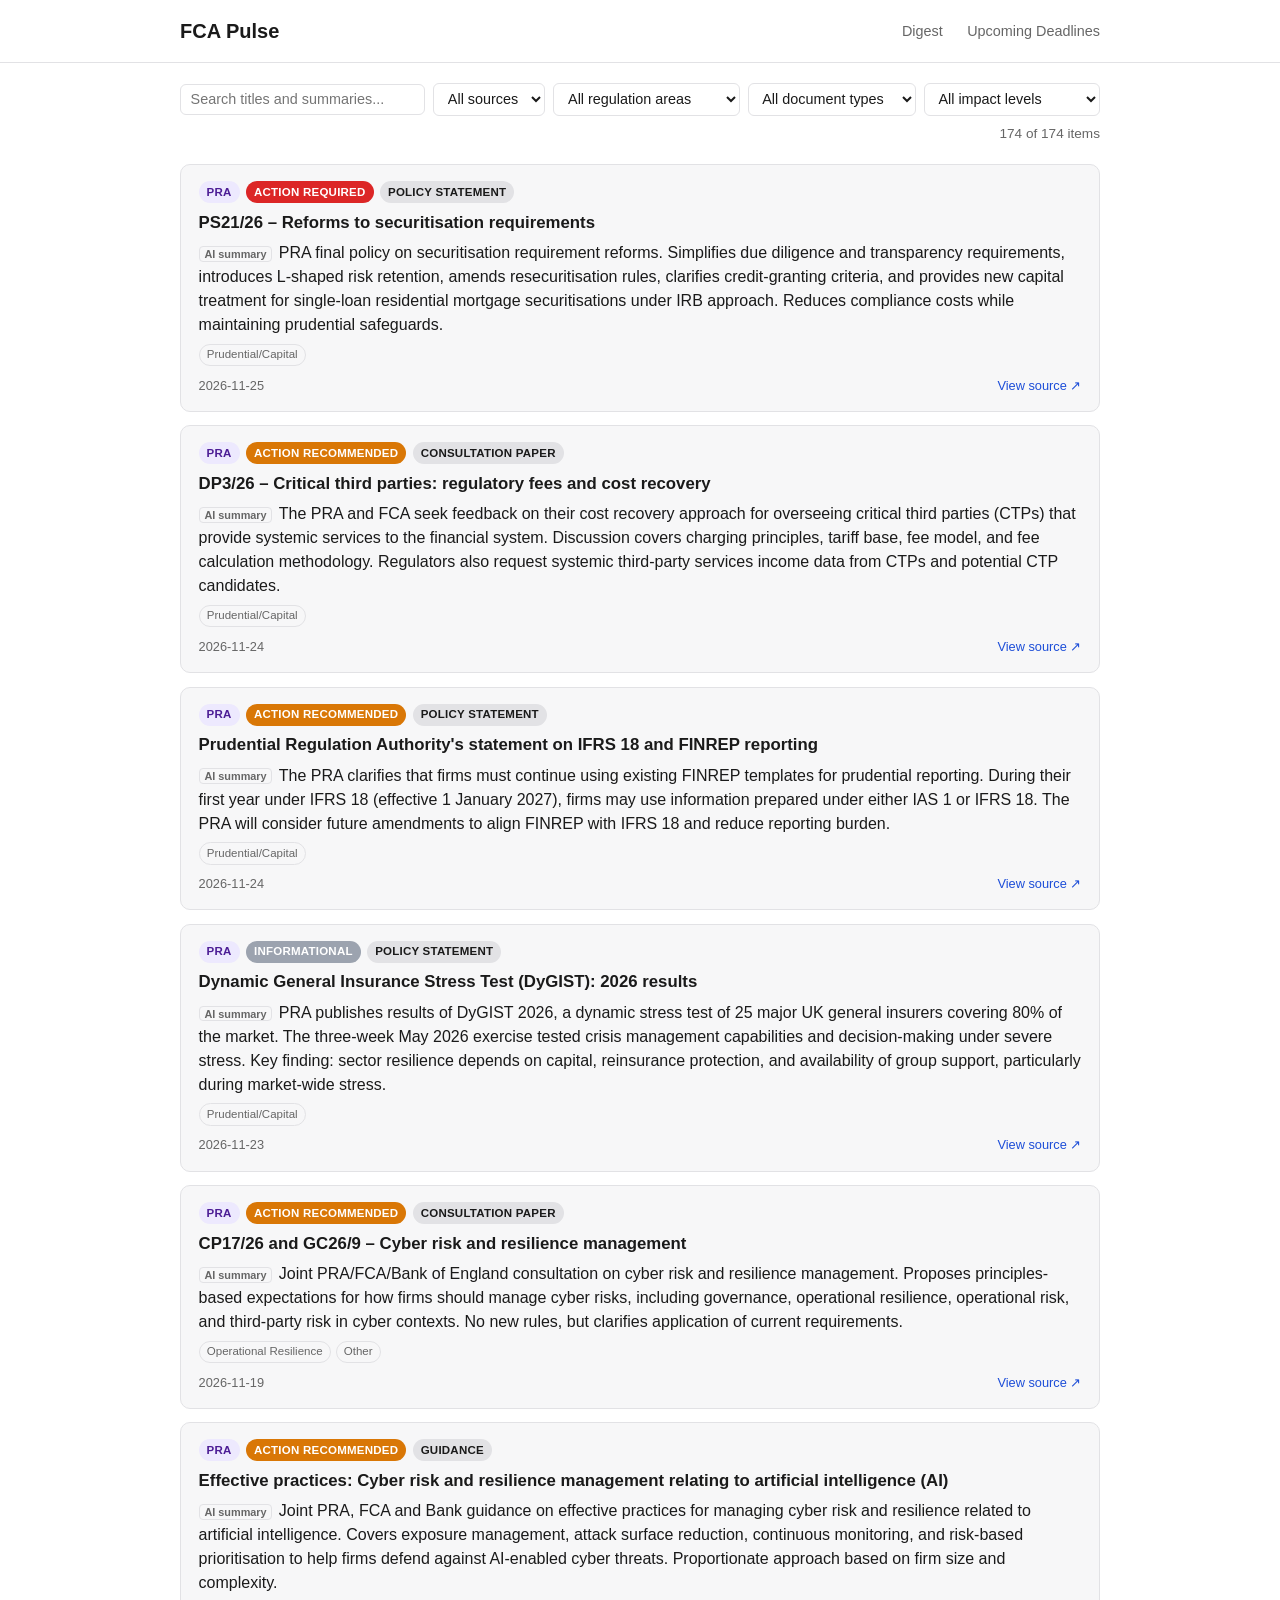
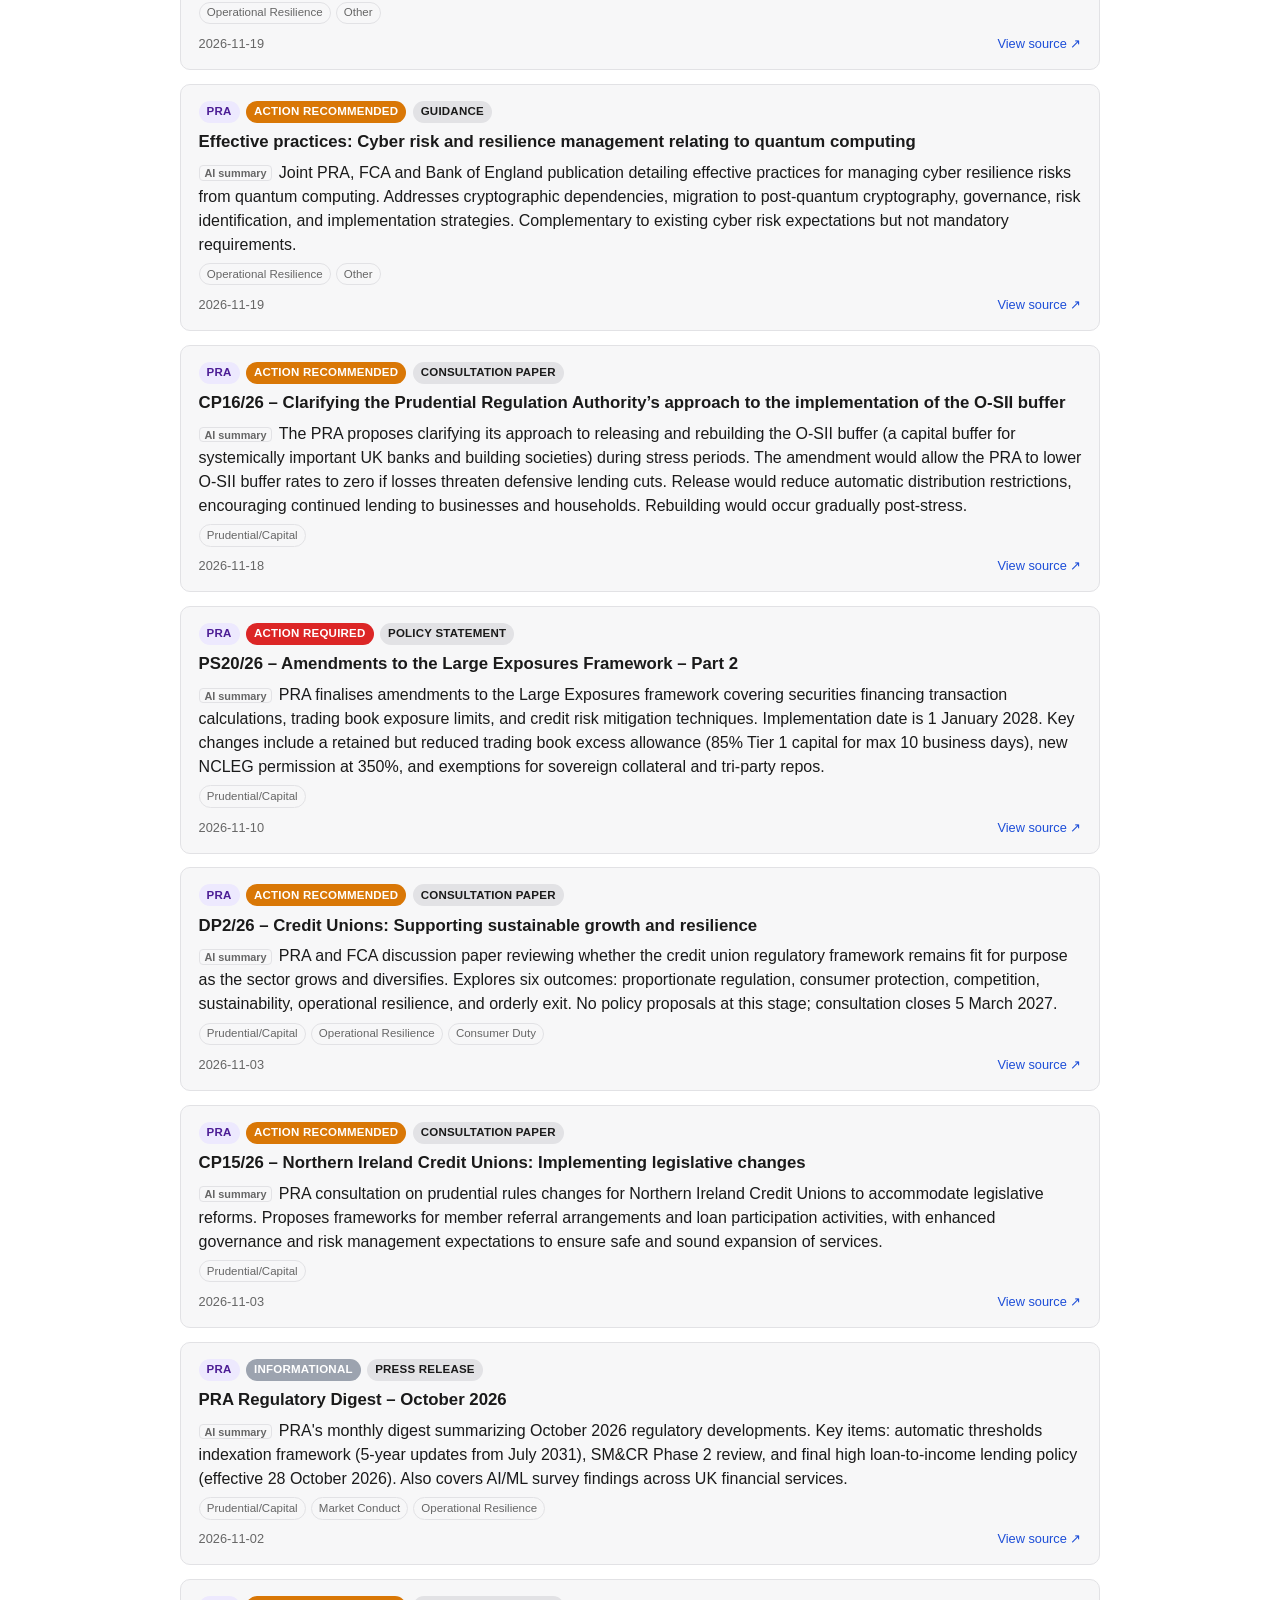
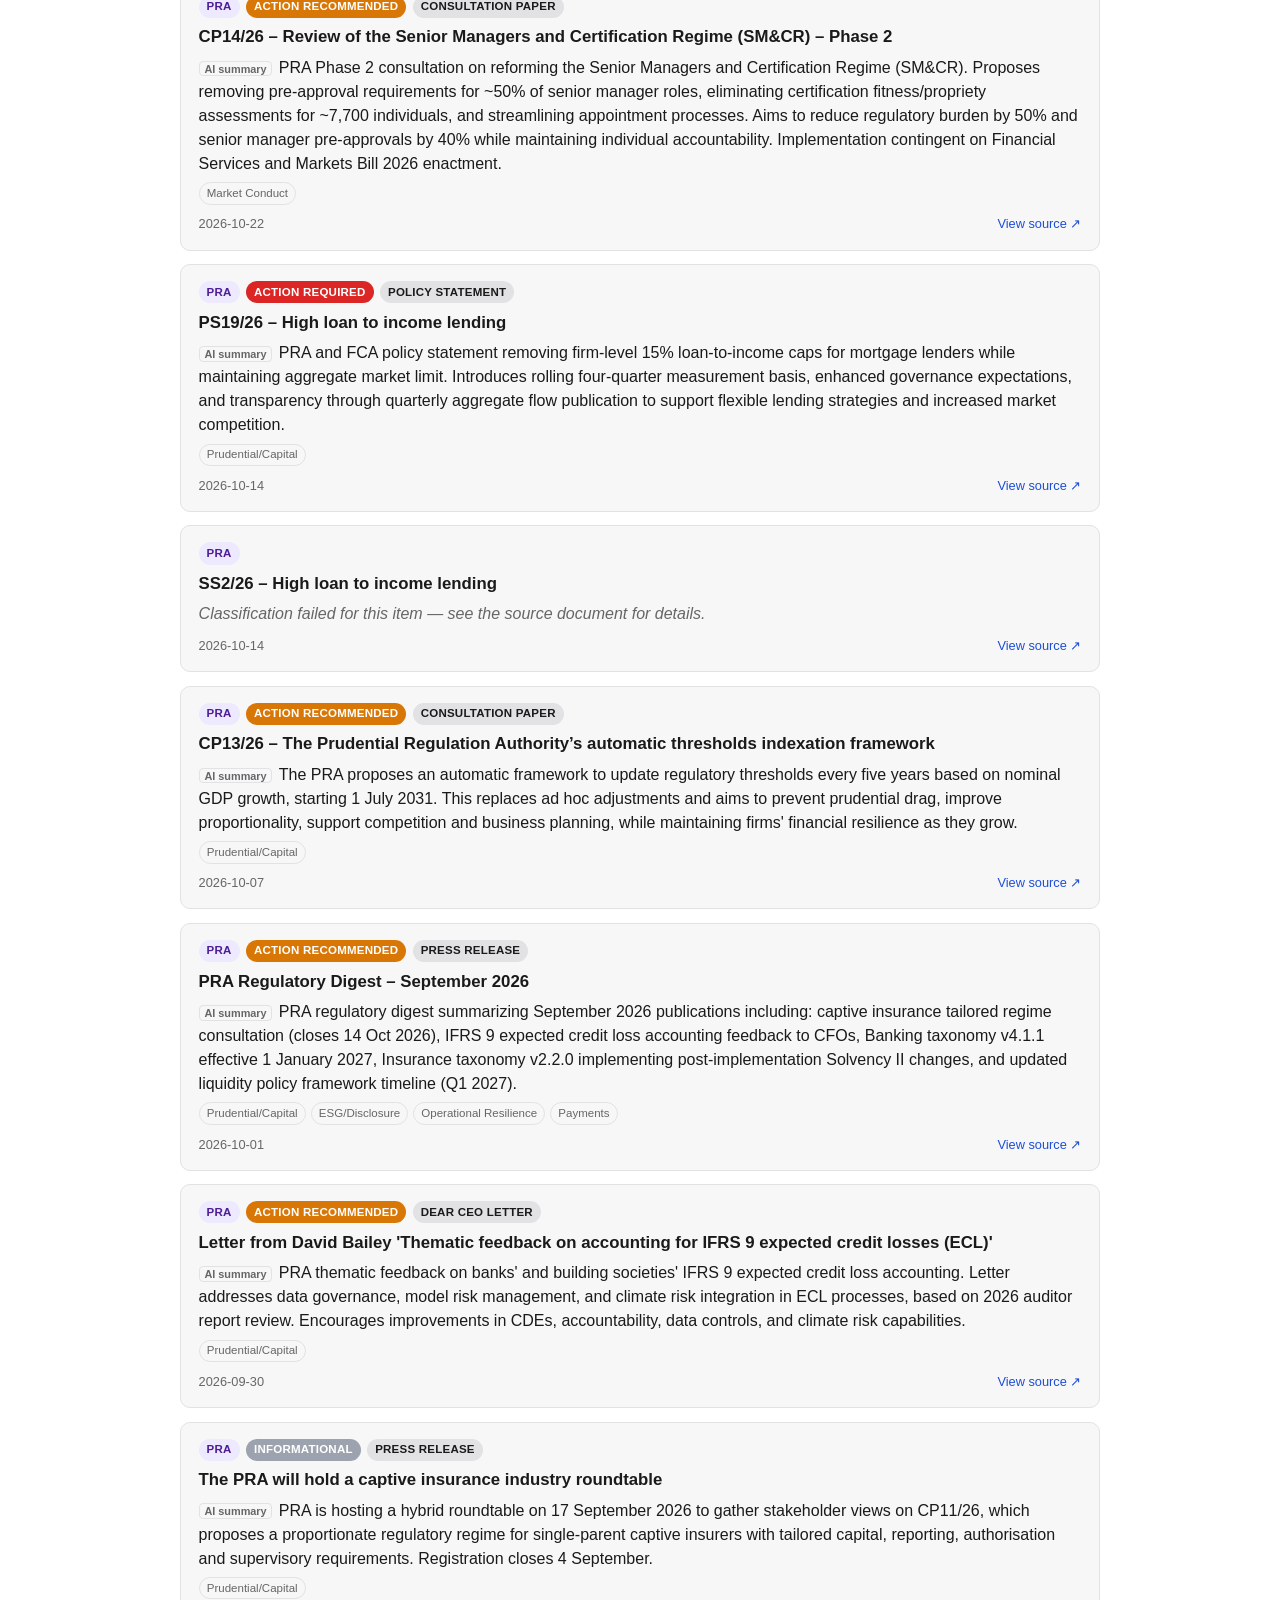
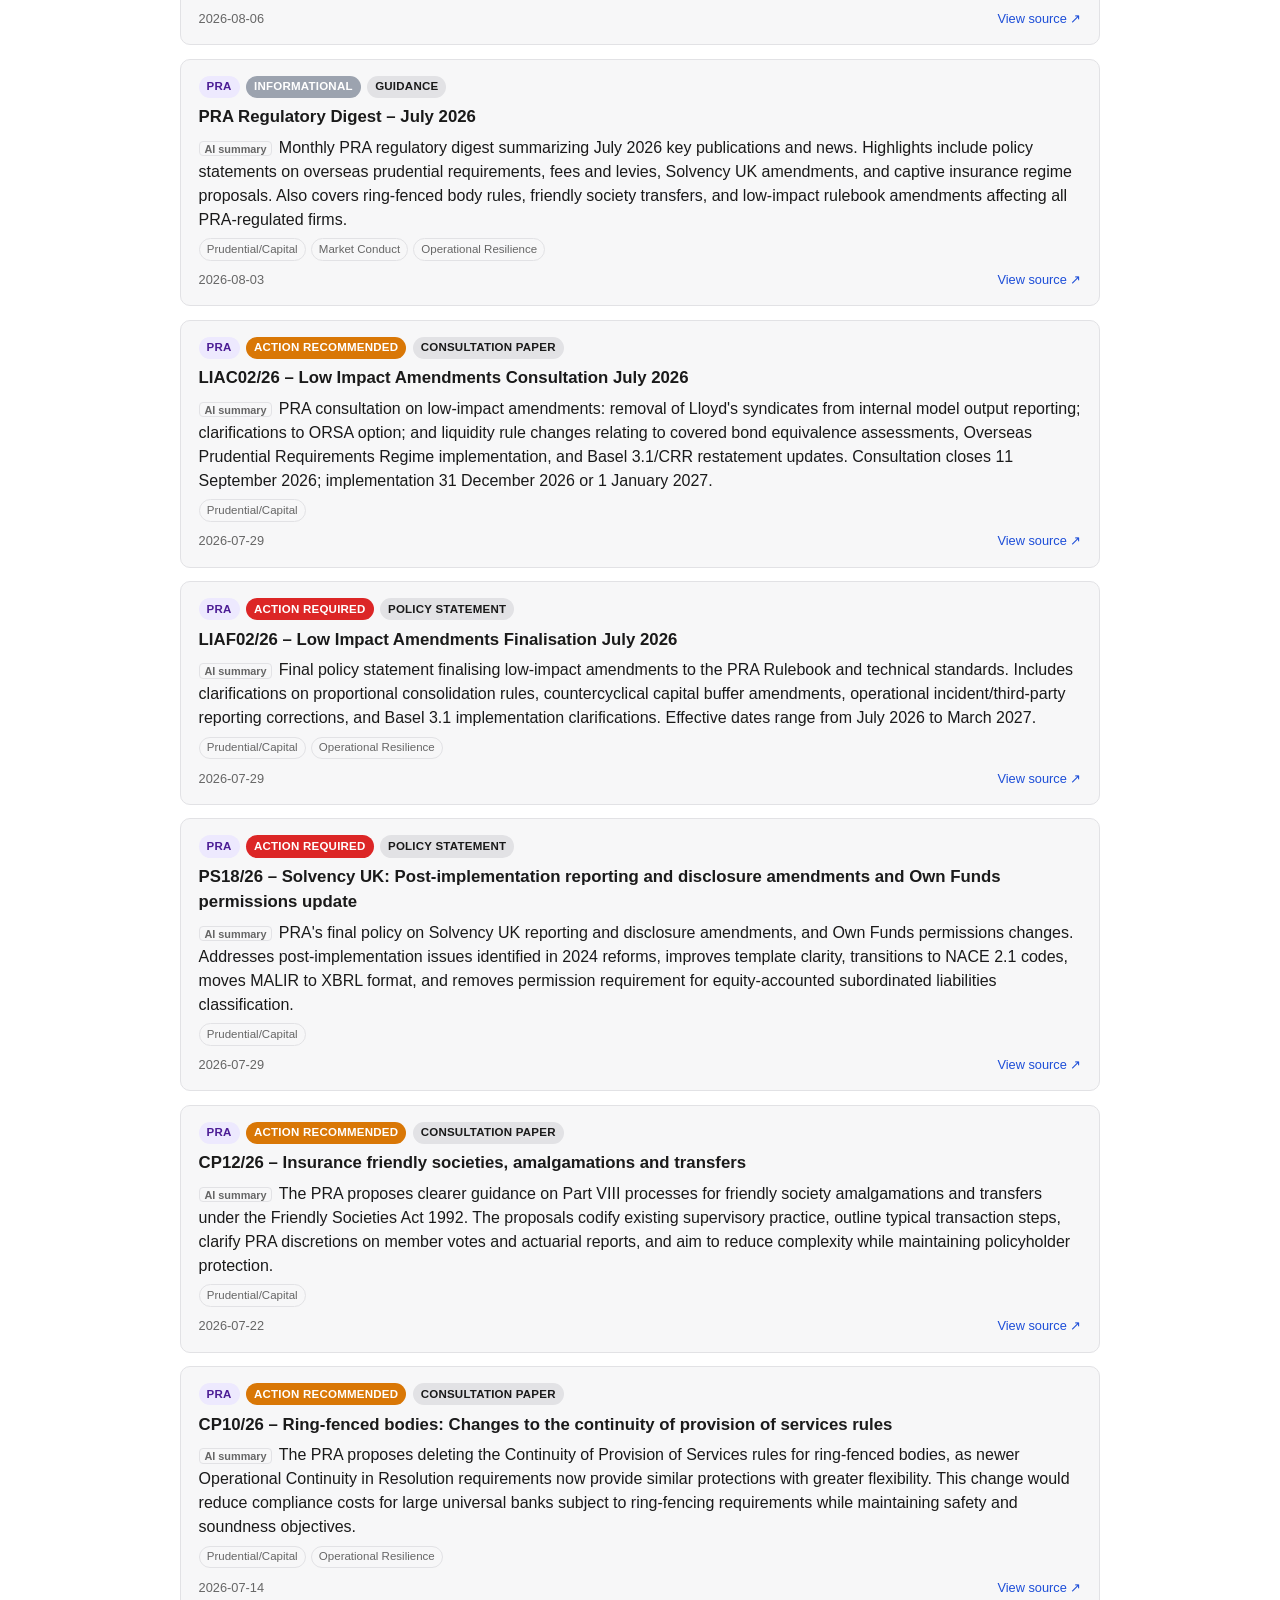
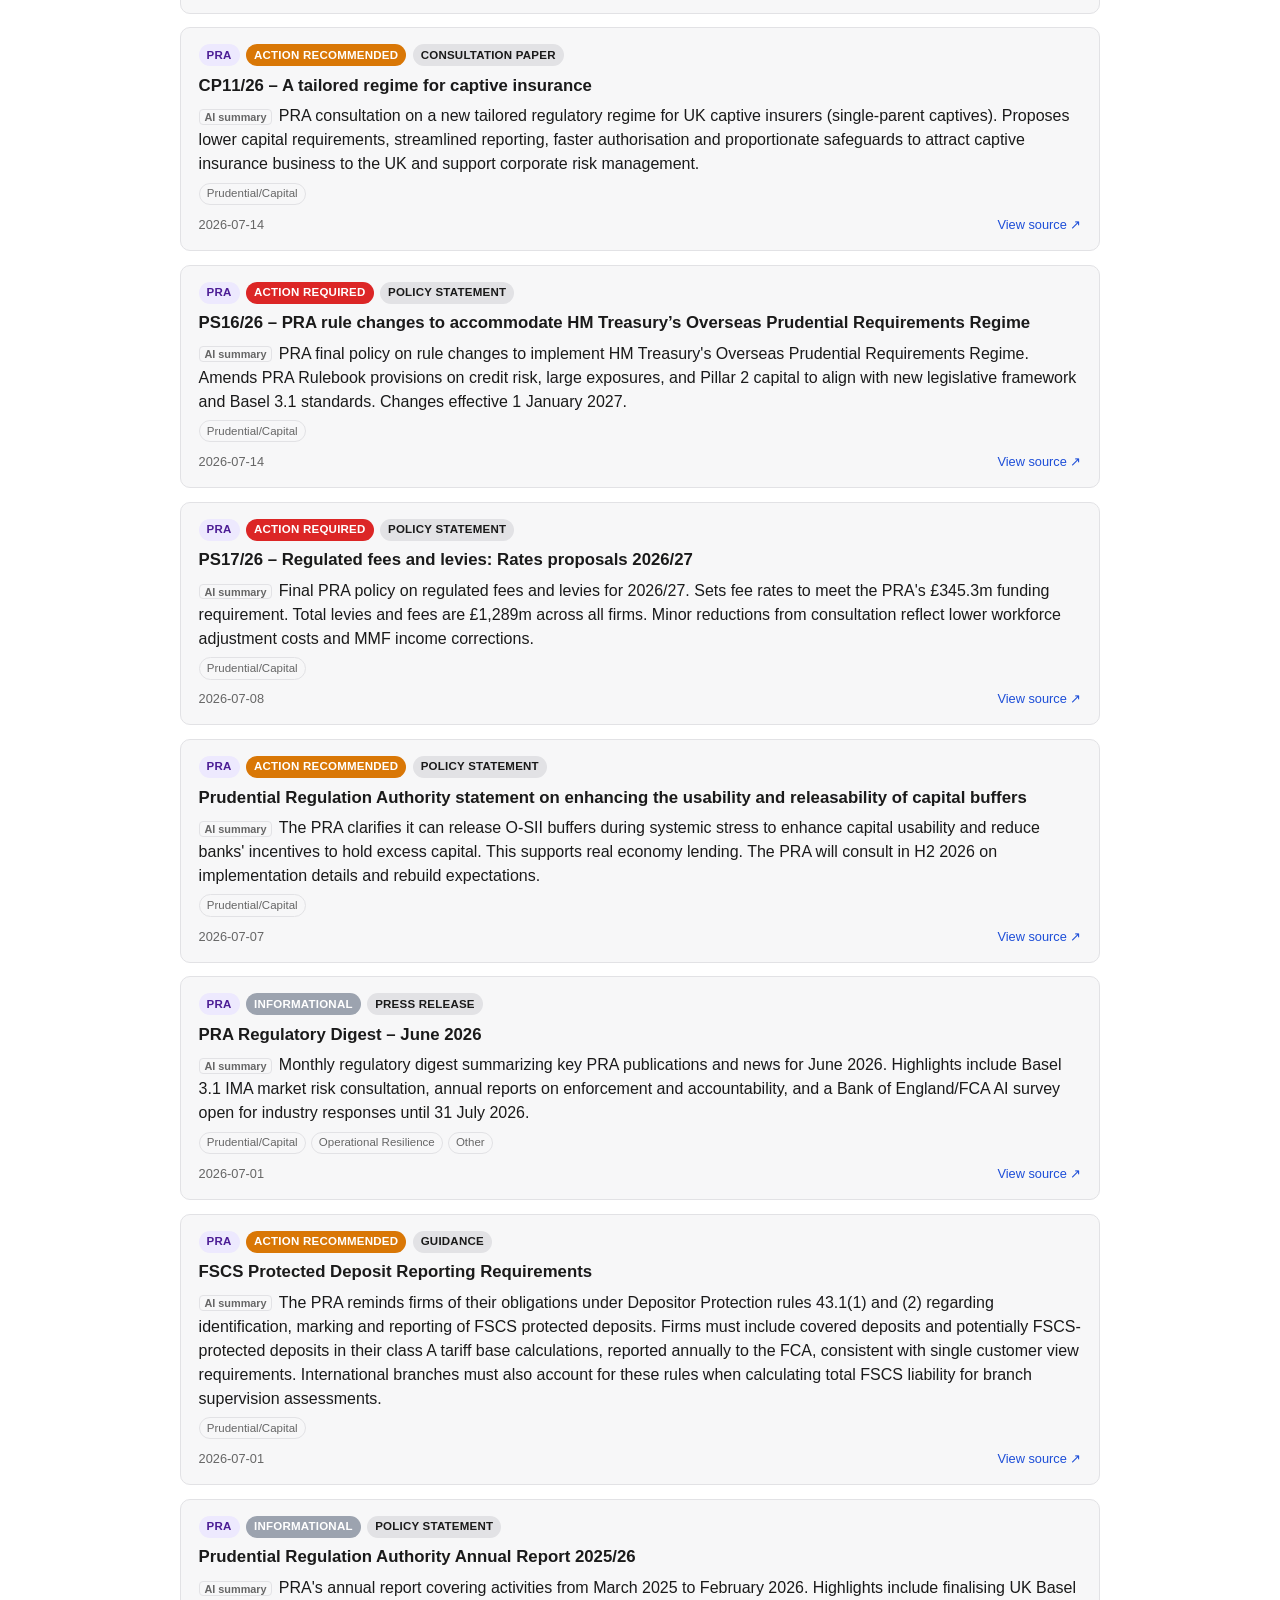
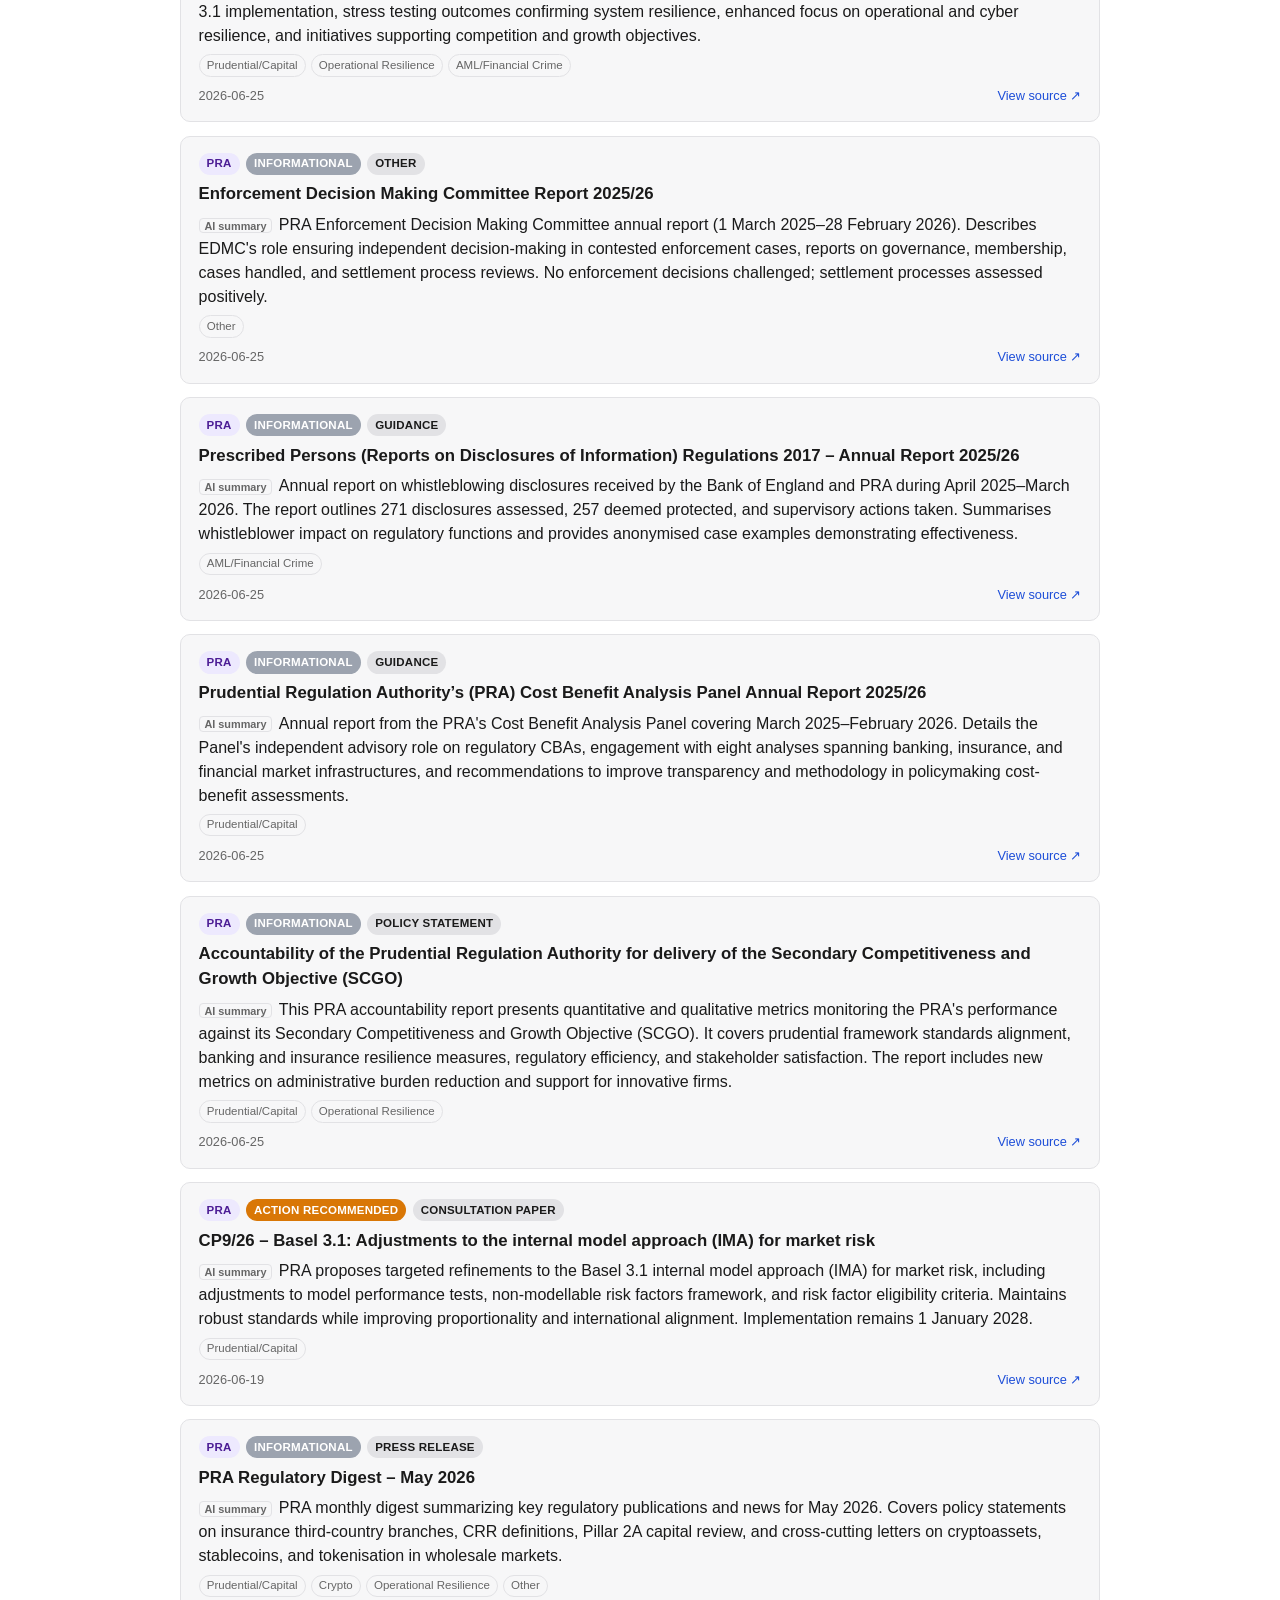
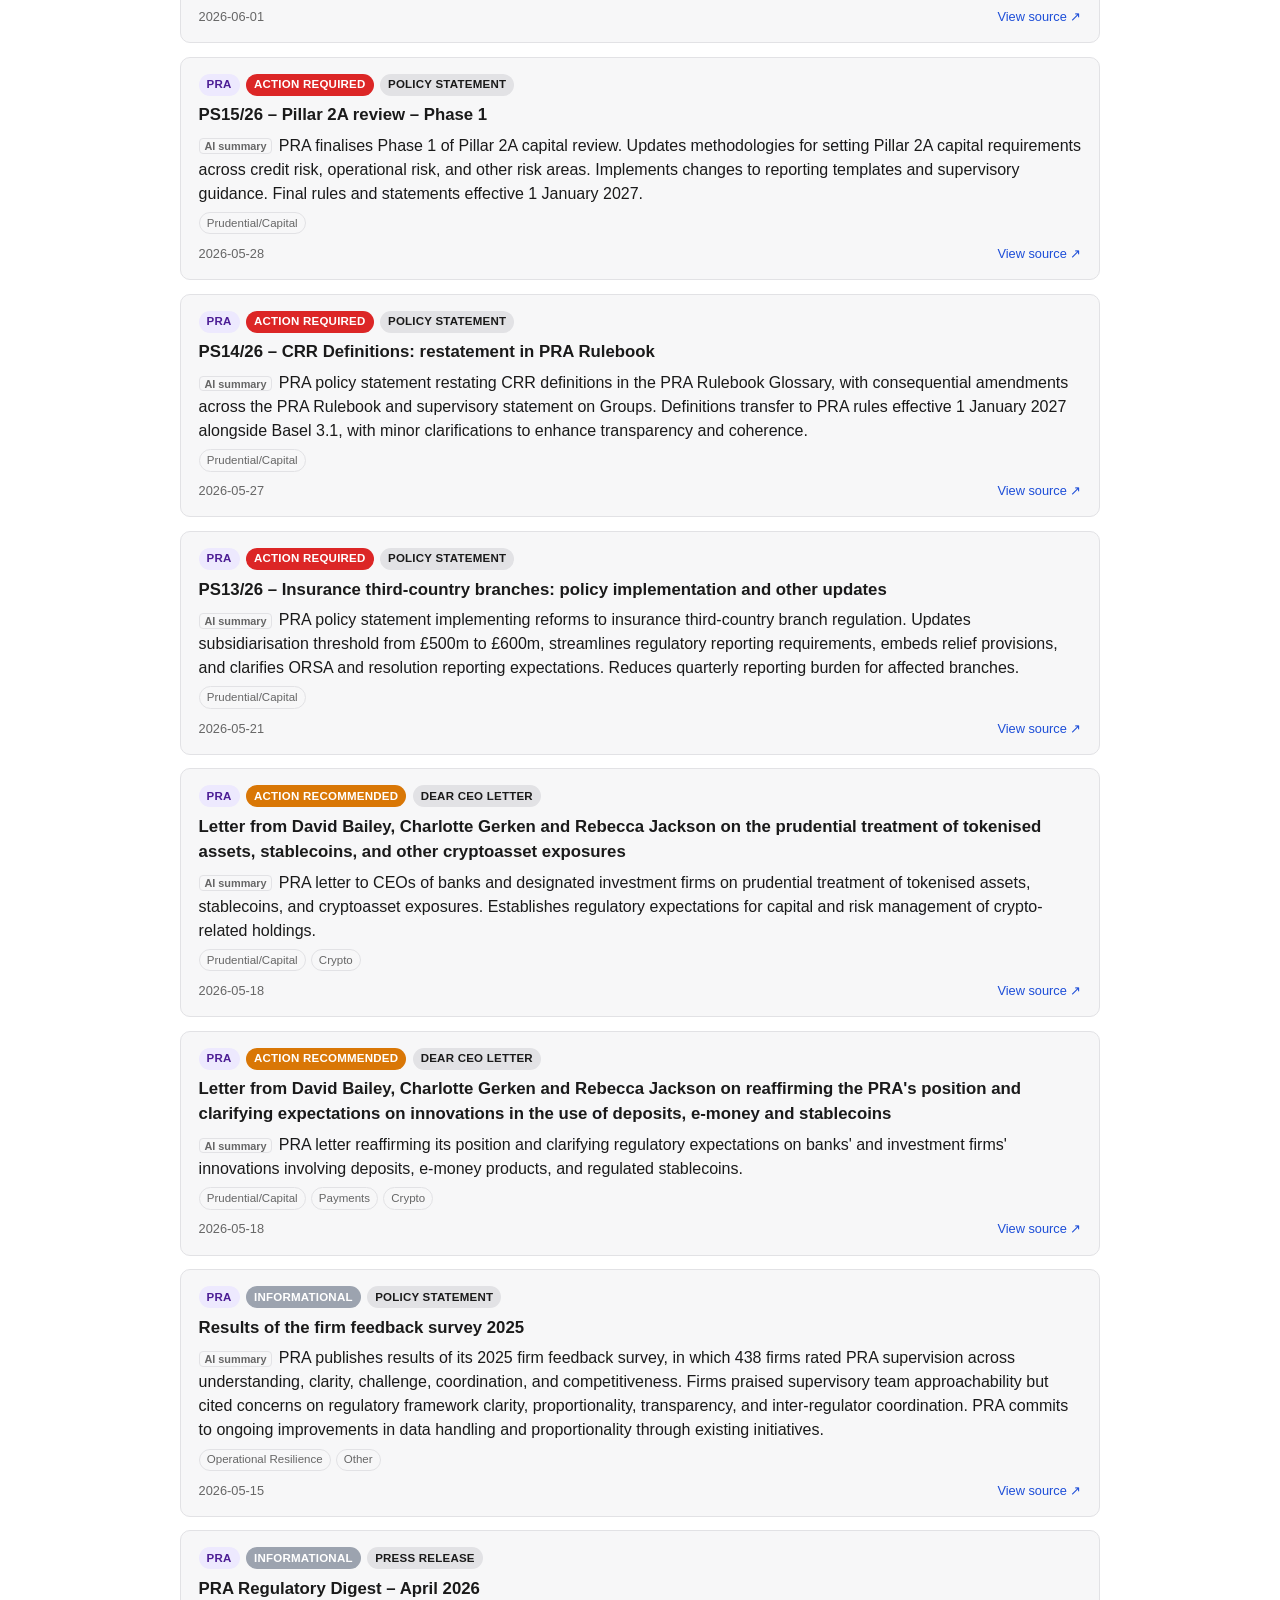
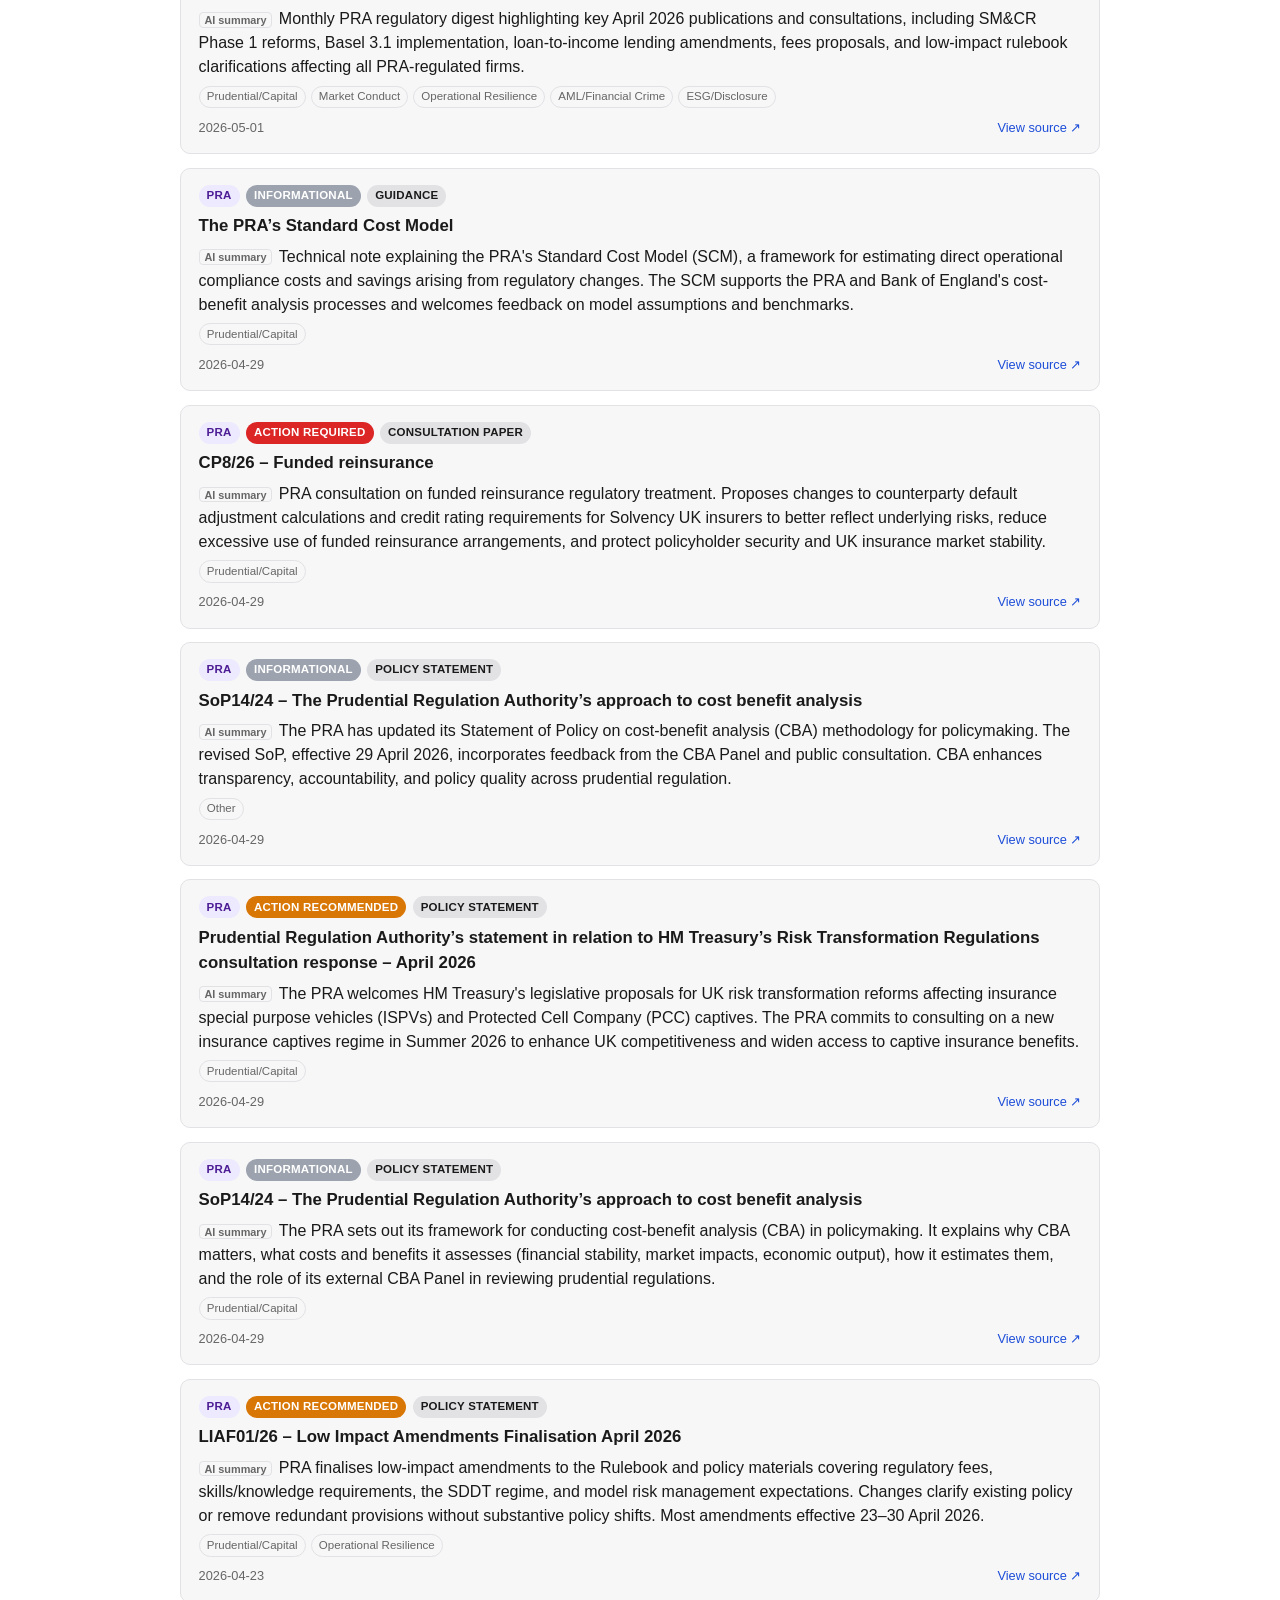
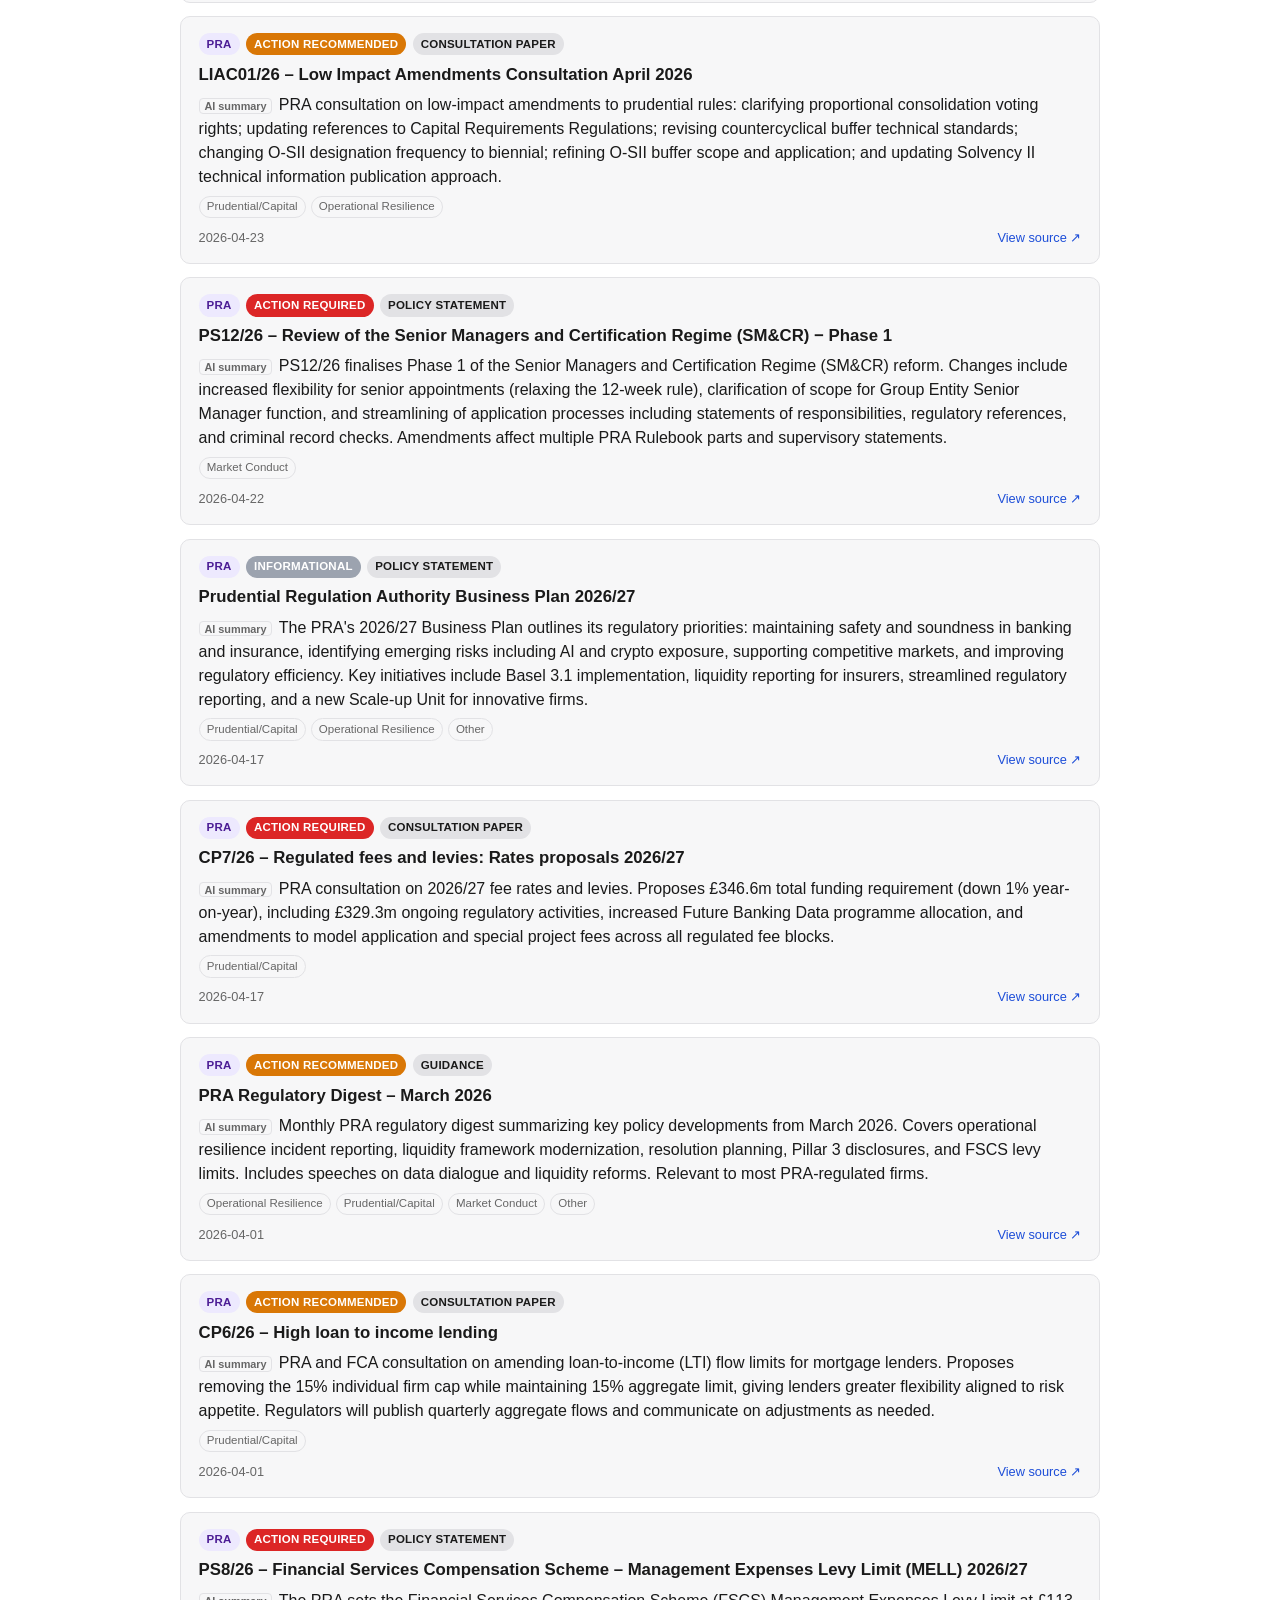
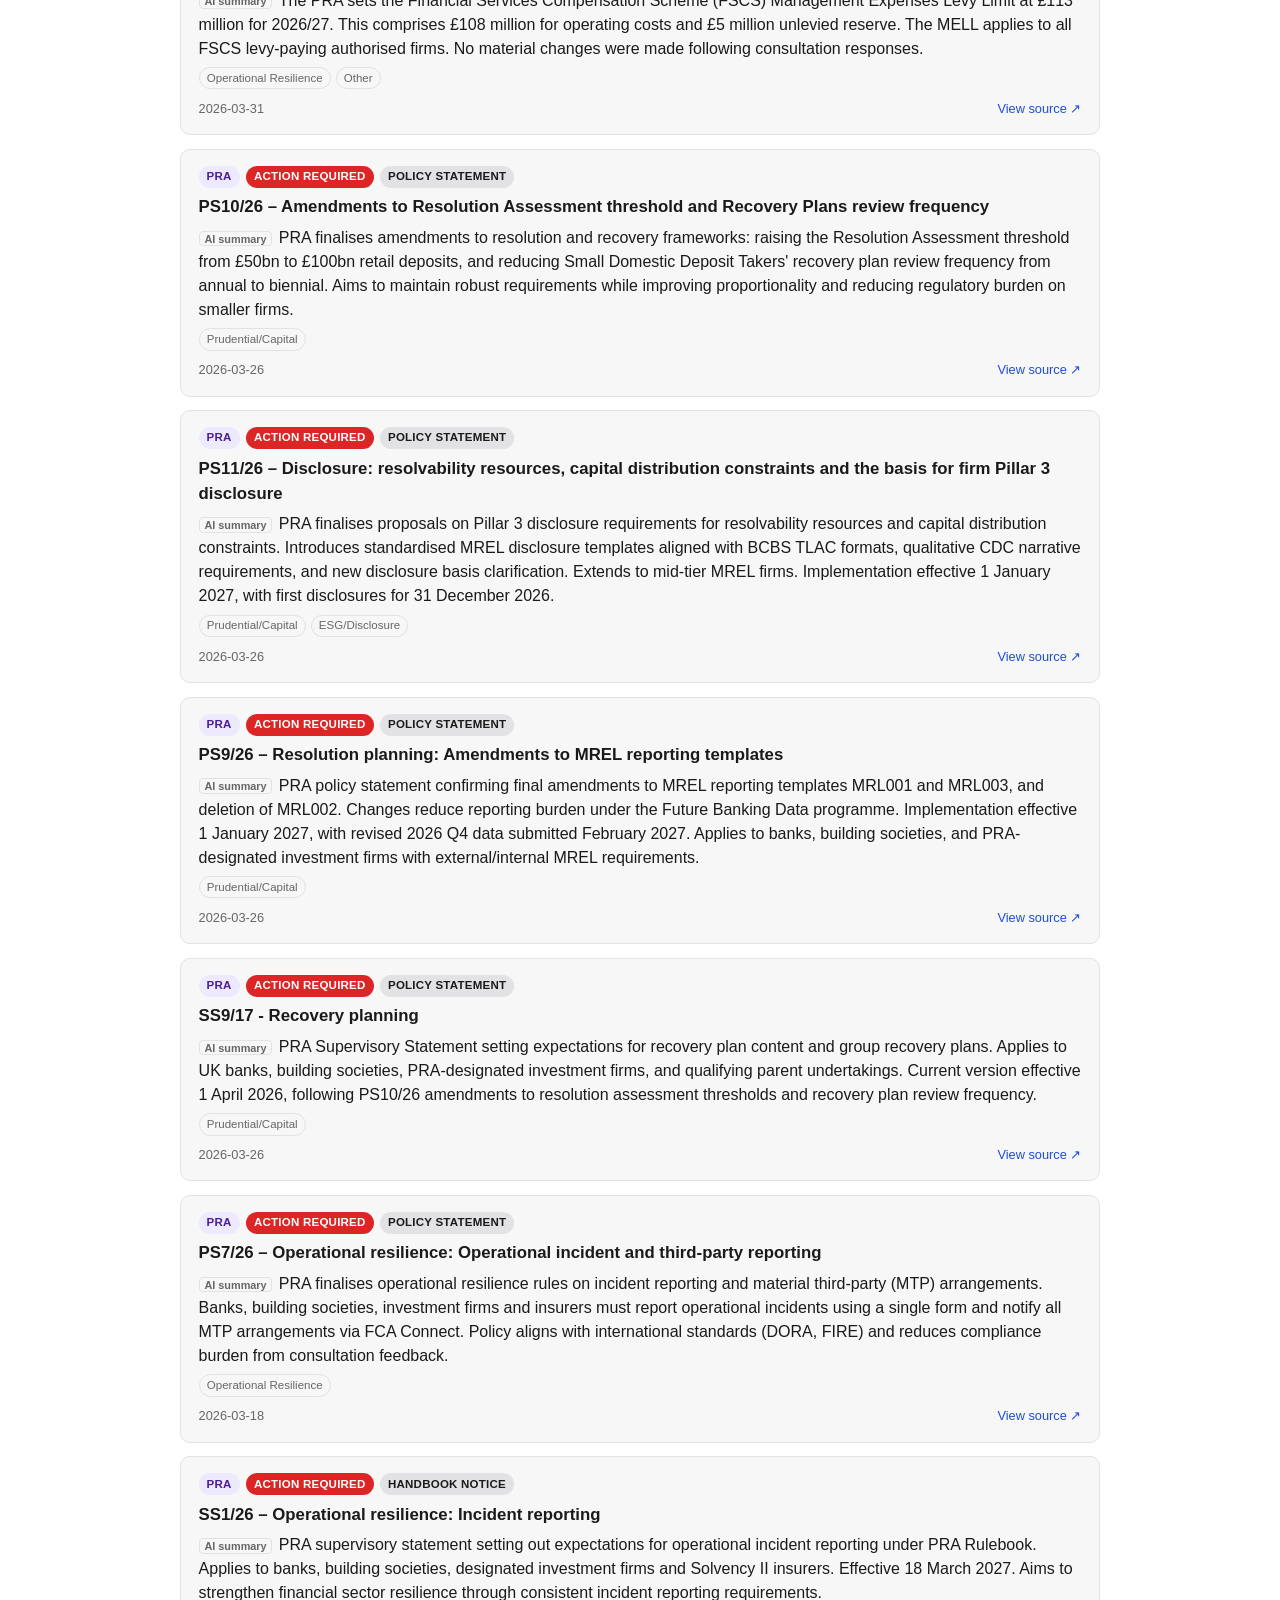
==== commit b1b754c1: "chore: daily ingestion run 2026-11-26" ====
--- a/docs/index.html
+++ b/docs/index.html
@@ -2008,6 +2008,93 @@
 </article>
 
 <article class="card"
+  data-id="60b3f3d85a75d119"
+  data-source="FCA"
+  data-doctype="Policy Statement"
+  data-impact="action-recommended"
+  data-areas="Consumer Duty,Market Conduct"
+  data-search="motor finance compensation scheme calculation the fca identified categorisation errors affecting apr calculations in its motor finance compensation scheme. impact estimated at less than 1 percentage point (under £10 average per agreement). scheme remains suspended pending litigation. firms must continue compliance and prepare contingencies; lenders should halt settlement offers pending data resolution.">
+  <div class="card__meta">
+    <span class="badge badge--source badge--fca">FCA</span>
+    
+    <span class="badge badge--impact-action-recommended">action recommended</span>
+    
+    <span class="badge">Policy Statement</span>
+  </div>
+  <h2 class="card__title"><a href="https://www.fca.org.uk/news/statements/motor-finance-compensation-scheme-calculation" target="_blank" rel="noopener">Motor finance compensation scheme calculation</a></h2>
+  
+  <p class="card__summary"><span class="ai-label">AI summary</span>The FCA identified categorisation errors affecting APR calculations in its motor finance compensation scheme. Impact estimated at less than 1 percentage point (under £10 average per agreement). Scheme remains suspended pending litigation. Firms must continue compliance and prepare contingencies; lenders should halt settlement offers pending data resolution.</p>
+  
+  
+  <div class="tags">
+    <span class="tag">Consumer Duty</span><span class="tag">Market Conduct</span>
+  </div>
+  
+  <div class="card__footer">
+    <span class="card__date">date unknown</span>
+    <a class="card__source-link" href="https://www.fca.org.uk/news/statements/motor-finance-compensation-scheme-calculation" target="_blank" rel="noopener">View source &#8599;</a>
+  </div>
+</article>
+
+<article class="card"
+  data-id="fca92ad41e9dcb85"
+  data-source="FCA"
+  data-doctype="Press Release"
+  data-impact="informational"
+  data-areas="AML/Financial Crime,Consumer Duty"
+  data-search="check the firm before you invest, fca warns, as ai scams rise fca warns consumers to verify firm authorisation before investing, as ai-generated investment fraud reports surge 400% year-on-year. research shows only 38% of under-35s check authorisation despite high ai scam exposure. fca promotes firm checker tool to combat fraud.">
+  <div class="card__meta">
+    <span class="badge badge--source badge--fca">FCA</span>
+    
+    <span class="badge badge--impact-informational">informational</span>
+    
+    <span class="badge">Press Release</span>
+  </div>
+  <h2 class="card__title"><a href="https://www.fca.org.uk/news/press-releases/check-firm-you-invest-fca-warns-ai-scams-rise" target="_blank" rel="noopener">Check the firm before you invest, FCA warns, as AI scams rise</a></h2>
+  
+  <p class="card__summary"><span class="ai-label">AI summary</span>FCA warns consumers to verify firm authorisation before investing, as AI-generated investment fraud reports surge 400% year-on-year. Research shows only 38% of under-35s check authorisation despite high AI scam exposure. FCA promotes Firm Checker tool to combat fraud.</p>
+  
+  
+  <div class="tags">
+    <span class="tag">AML/Financial Crime</span><span class="tag">Consumer Duty</span>
+  </div>
+  
+  <div class="card__footer">
+    <span class="card__date">date unknown</span>
+    <a class="card__source-link" href="https://www.fca.org.uk/news/press-releases/check-firm-you-invest-fca-warns-ai-scams-rise" target="_blank" rel="noopener">View source &#8599;</a>
+  </div>
+</article>
+
+<article class="card"
+  data-id="8adb3352e119419a"
+  data-source="FCA"
+  data-doctype="Press Release"
+  data-impact="informational"
+  data-areas="Payments"
+  data-search="authorities complete 2026 review of payments memorandum of understanding uk financial regulators (bank of england, fca, pra, psr) have completed their 2026 annual review of the payments memorandum of understanding. the review confirms coordination between authorities remains effective; no changes to the mou are required. the authorities have updated regulatory remit documentation and will continue strengthening coordination, particularly ahead of psr consolidation into the fca.">
+  <div class="card__meta">
+    <span class="badge badge--source badge--fca">FCA</span>
+    
+    <span class="badge badge--impact-informational">informational</span>
+    
+    <span class="badge">Press Release</span>
+  </div>
+  <h2 class="card__title"><a href="https://www.fca.org.uk/news/statements/payments-authorities-mou-review-2026" target="_blank" rel="noopener">Authorities complete 2026 review of payments Memorandum of Understanding</a></h2>
+  
+  <p class="card__summary"><span class="ai-label">AI summary</span>UK financial regulators (Bank of England, FCA, PRA, PSR) have completed their 2026 annual review of the payments Memorandum of Understanding. The review confirms coordination between authorities remains effective; no changes to the MoU are required. The authorities have updated regulatory remit documentation and will continue strengthening coordination, particularly ahead of PSR consolidation into the FCA.</p>
+  
+  
+  <div class="tags">
+    <span class="tag">Payments</span>
+  </div>
+  
+  <div class="card__footer">
+    <span class="card__date">date unknown</span>
+    <a class="card__source-link" href="https://www.fca.org.uk/news/statements/payments-authorities-mou-review-2026" target="_blank" rel="noopener">View source &#8599;</a>
+  </div>
+</article>
+
+<article class="card"
   data-id="1e00d574e7768ad5"
   data-source="FCA"
   data-doctype="Guidance"
@@ -4995,7 +5082,7 @@
 </main>
 <footer class="site-footer">
   <p>
-    Last updated: 2026-11-25 16:32 UTC &middot;
+    Last updated: 2026-11-26 16:04 UTC &middot;
     Summaries are AI-generated and are not regulatory advice &mdash; always refer to the linked source. &middot;
     <a href="https://github.com/Ehsan516/fca-pulse">Source</a>
   </p>
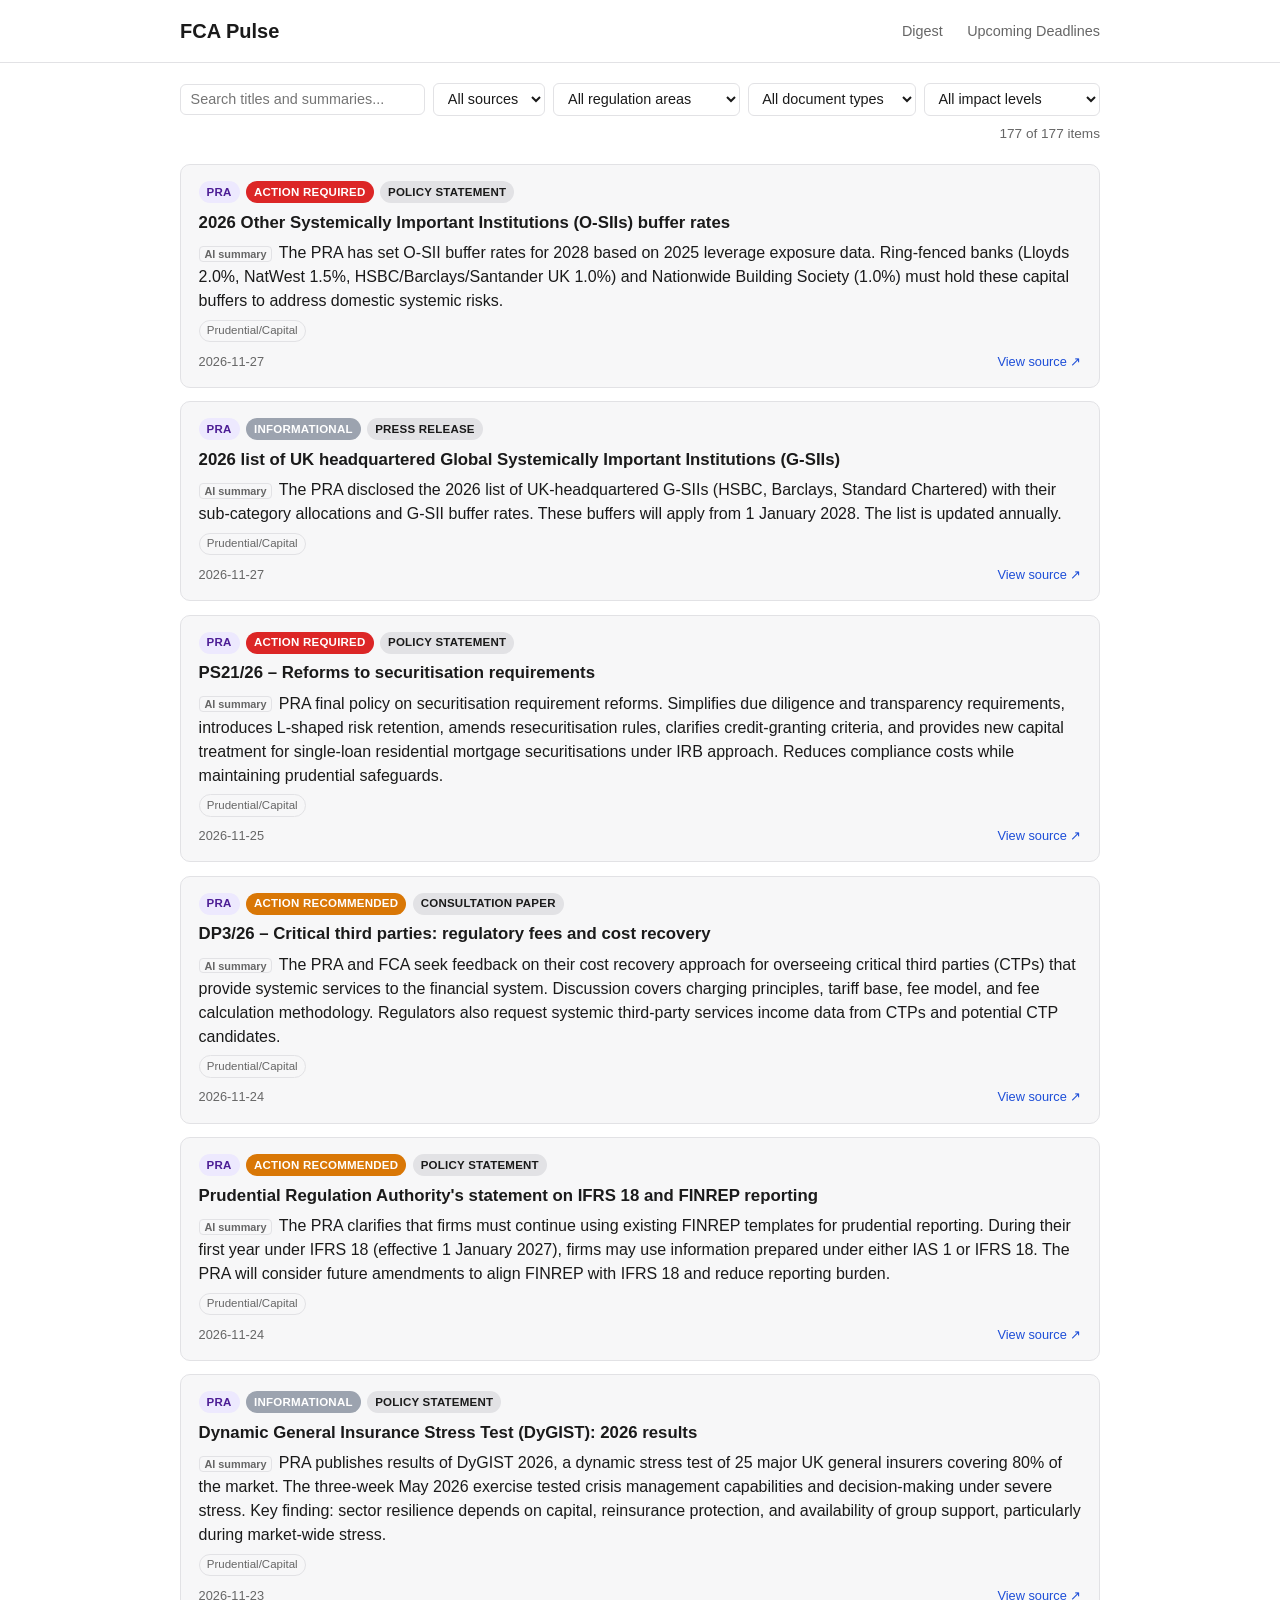
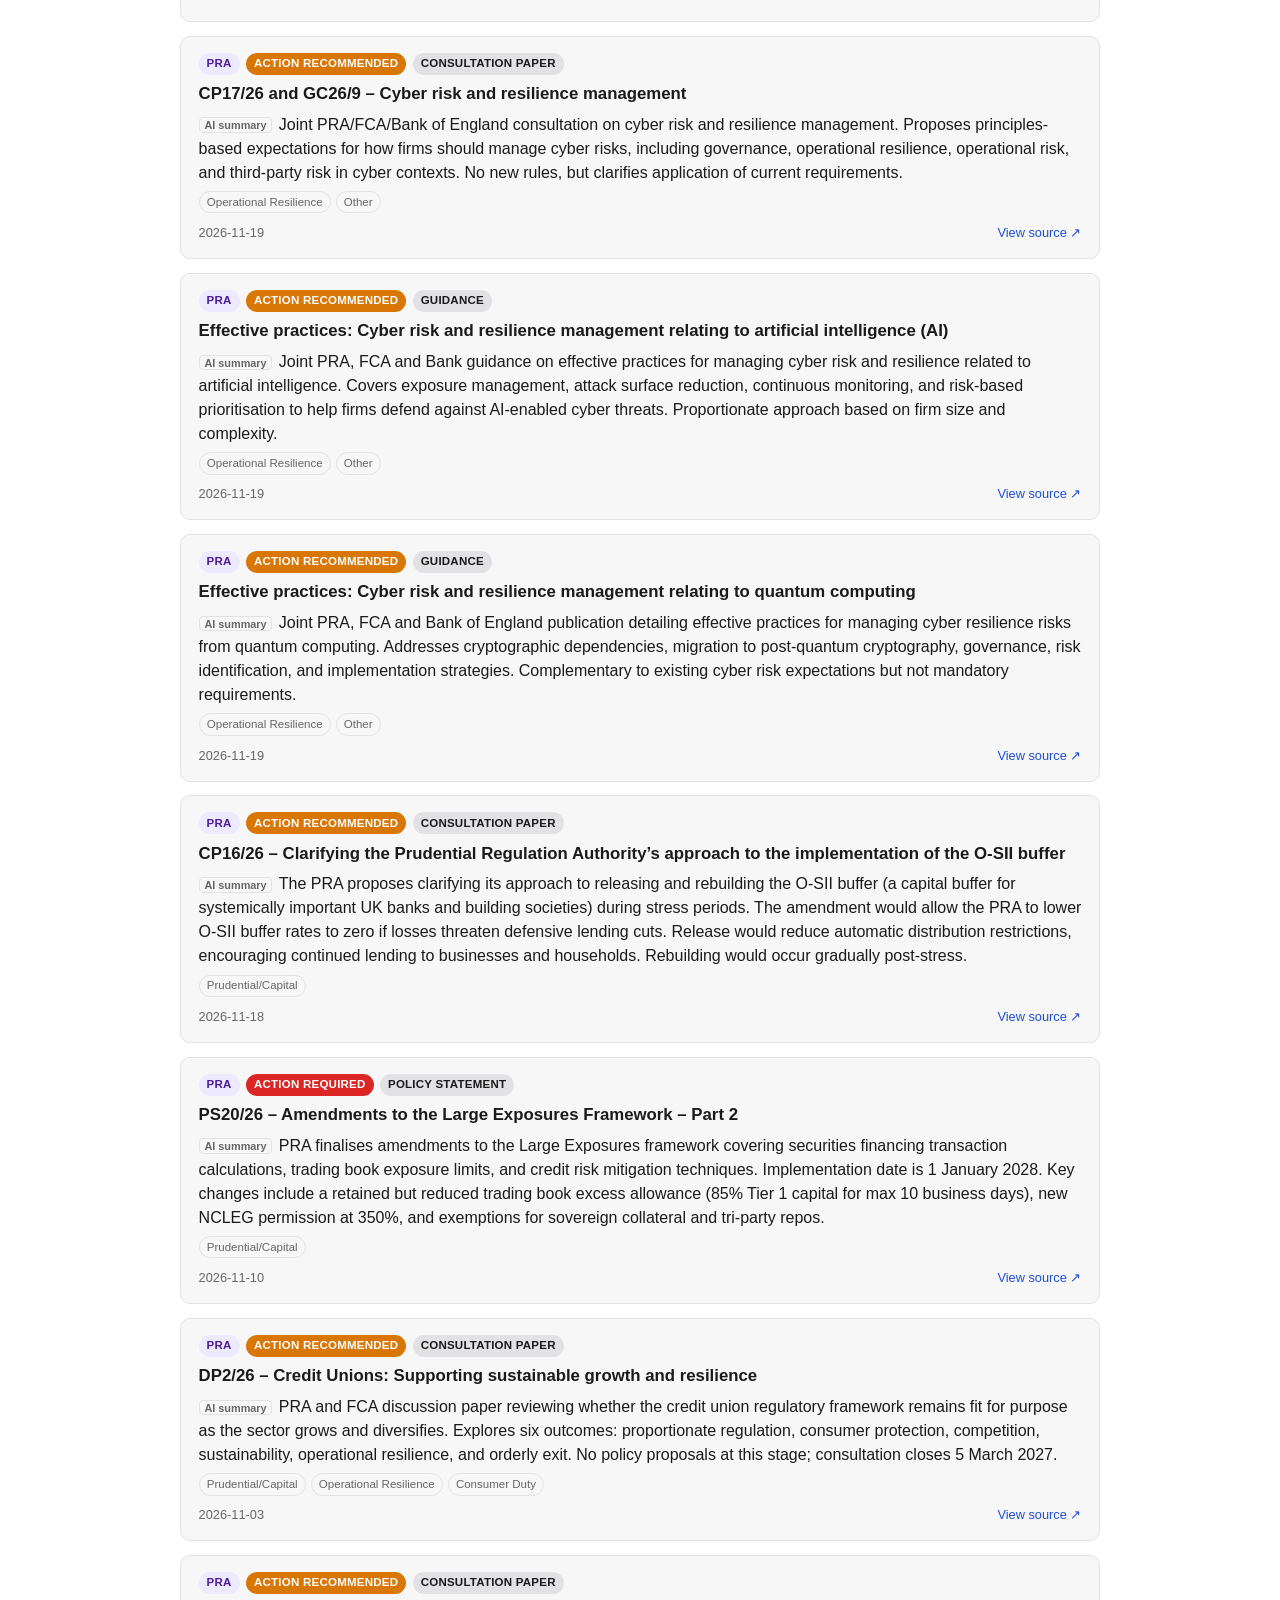
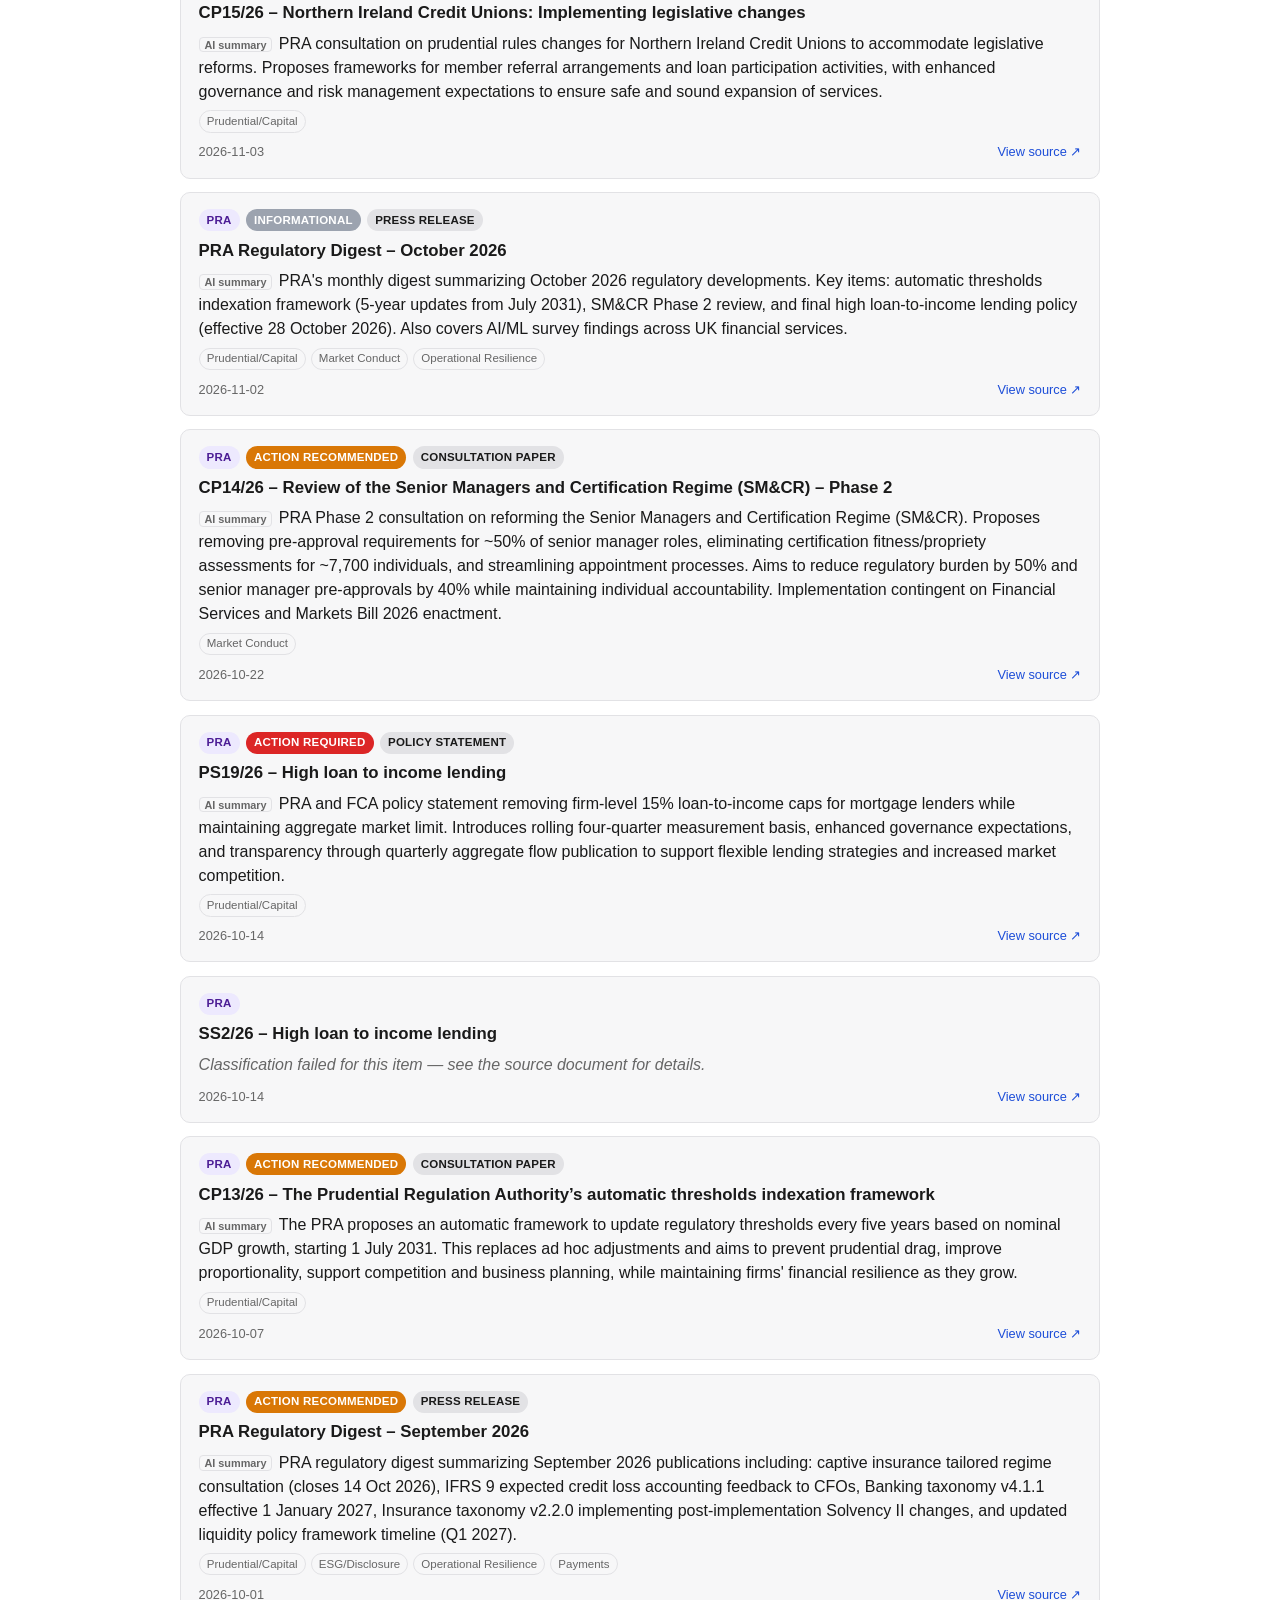
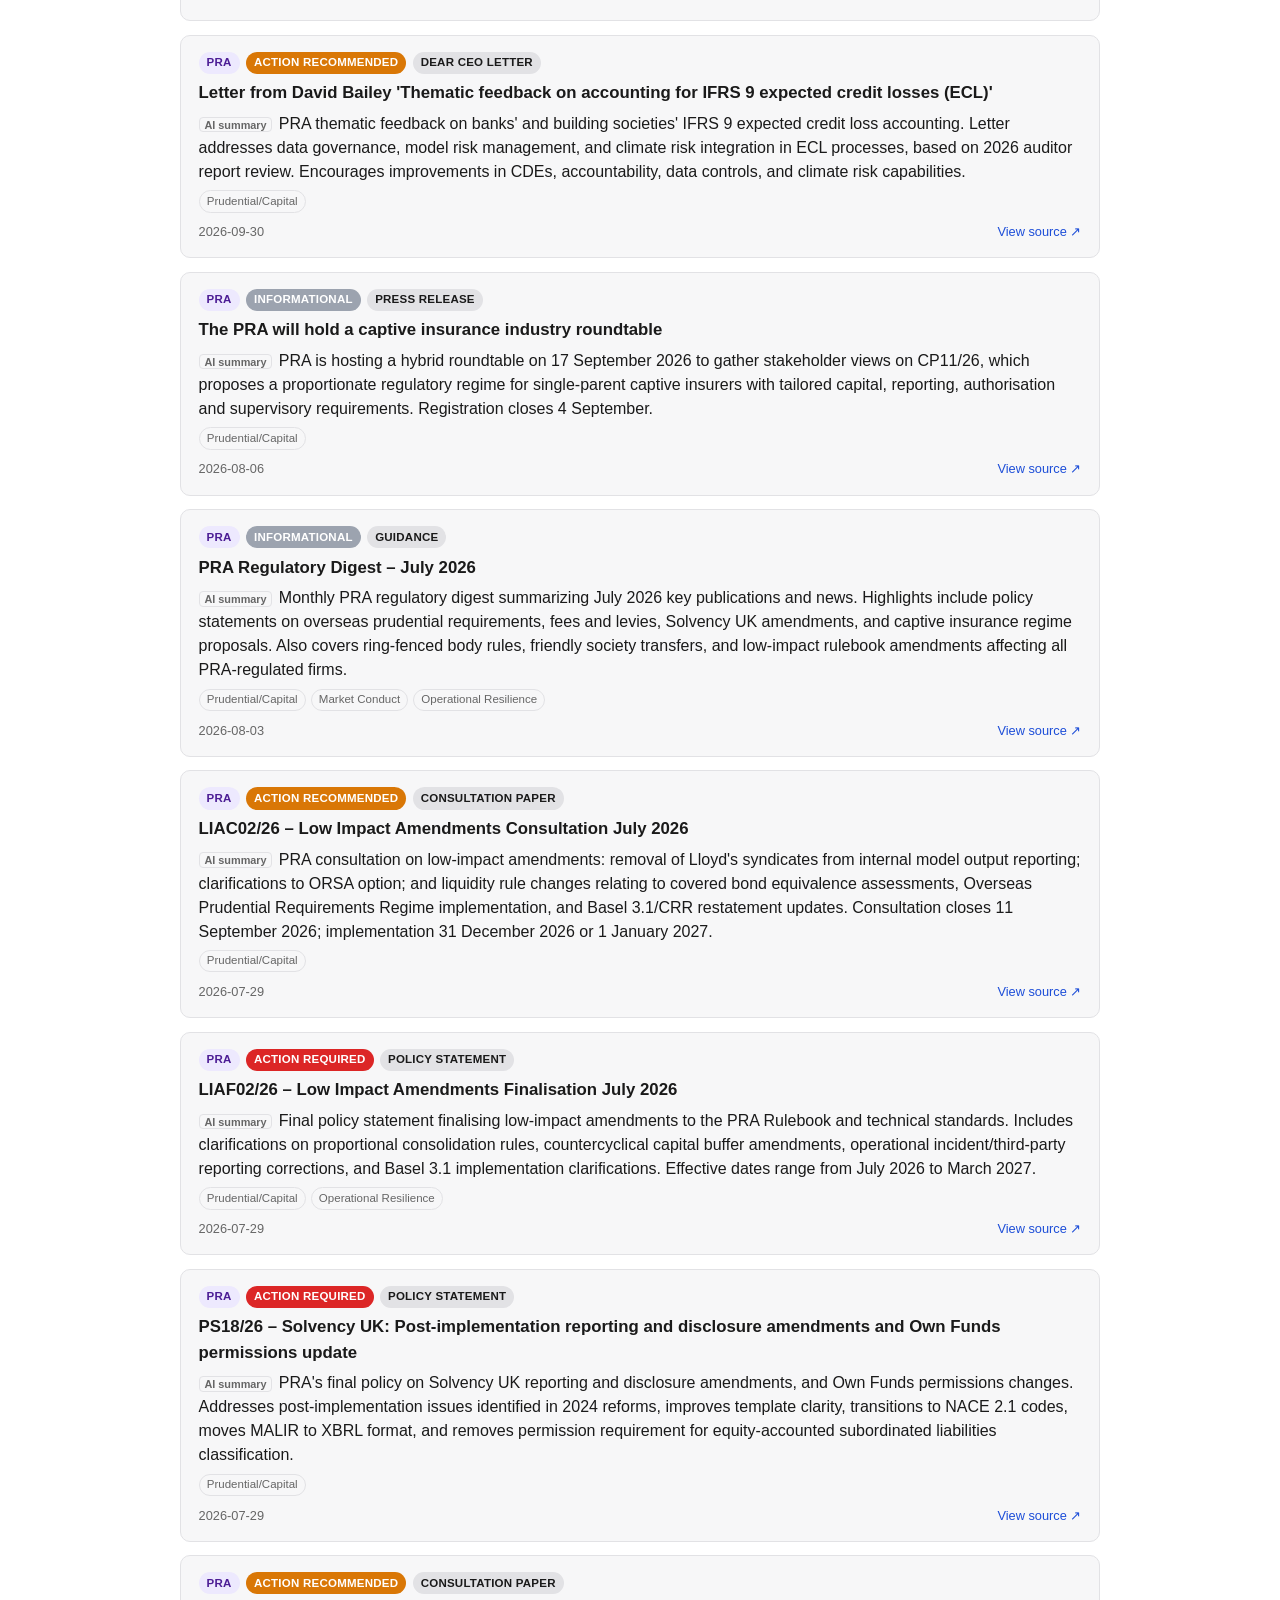
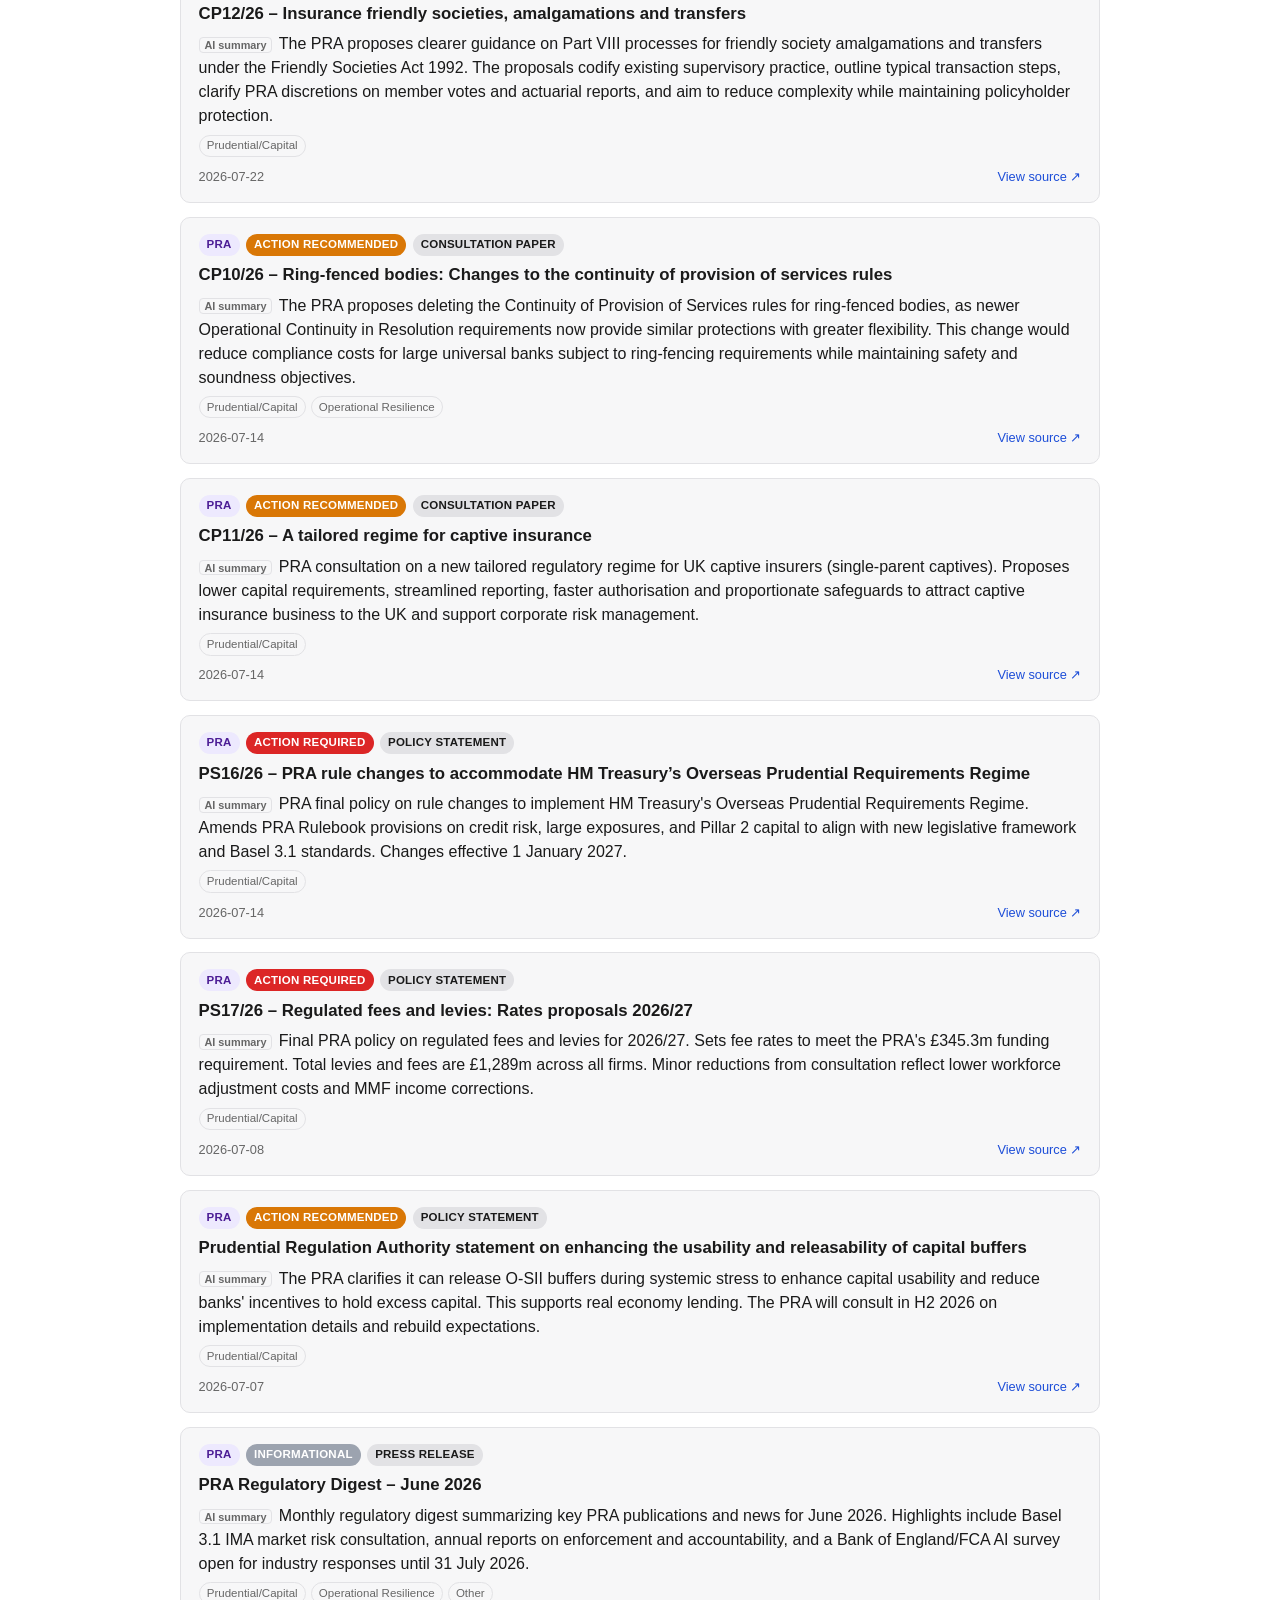
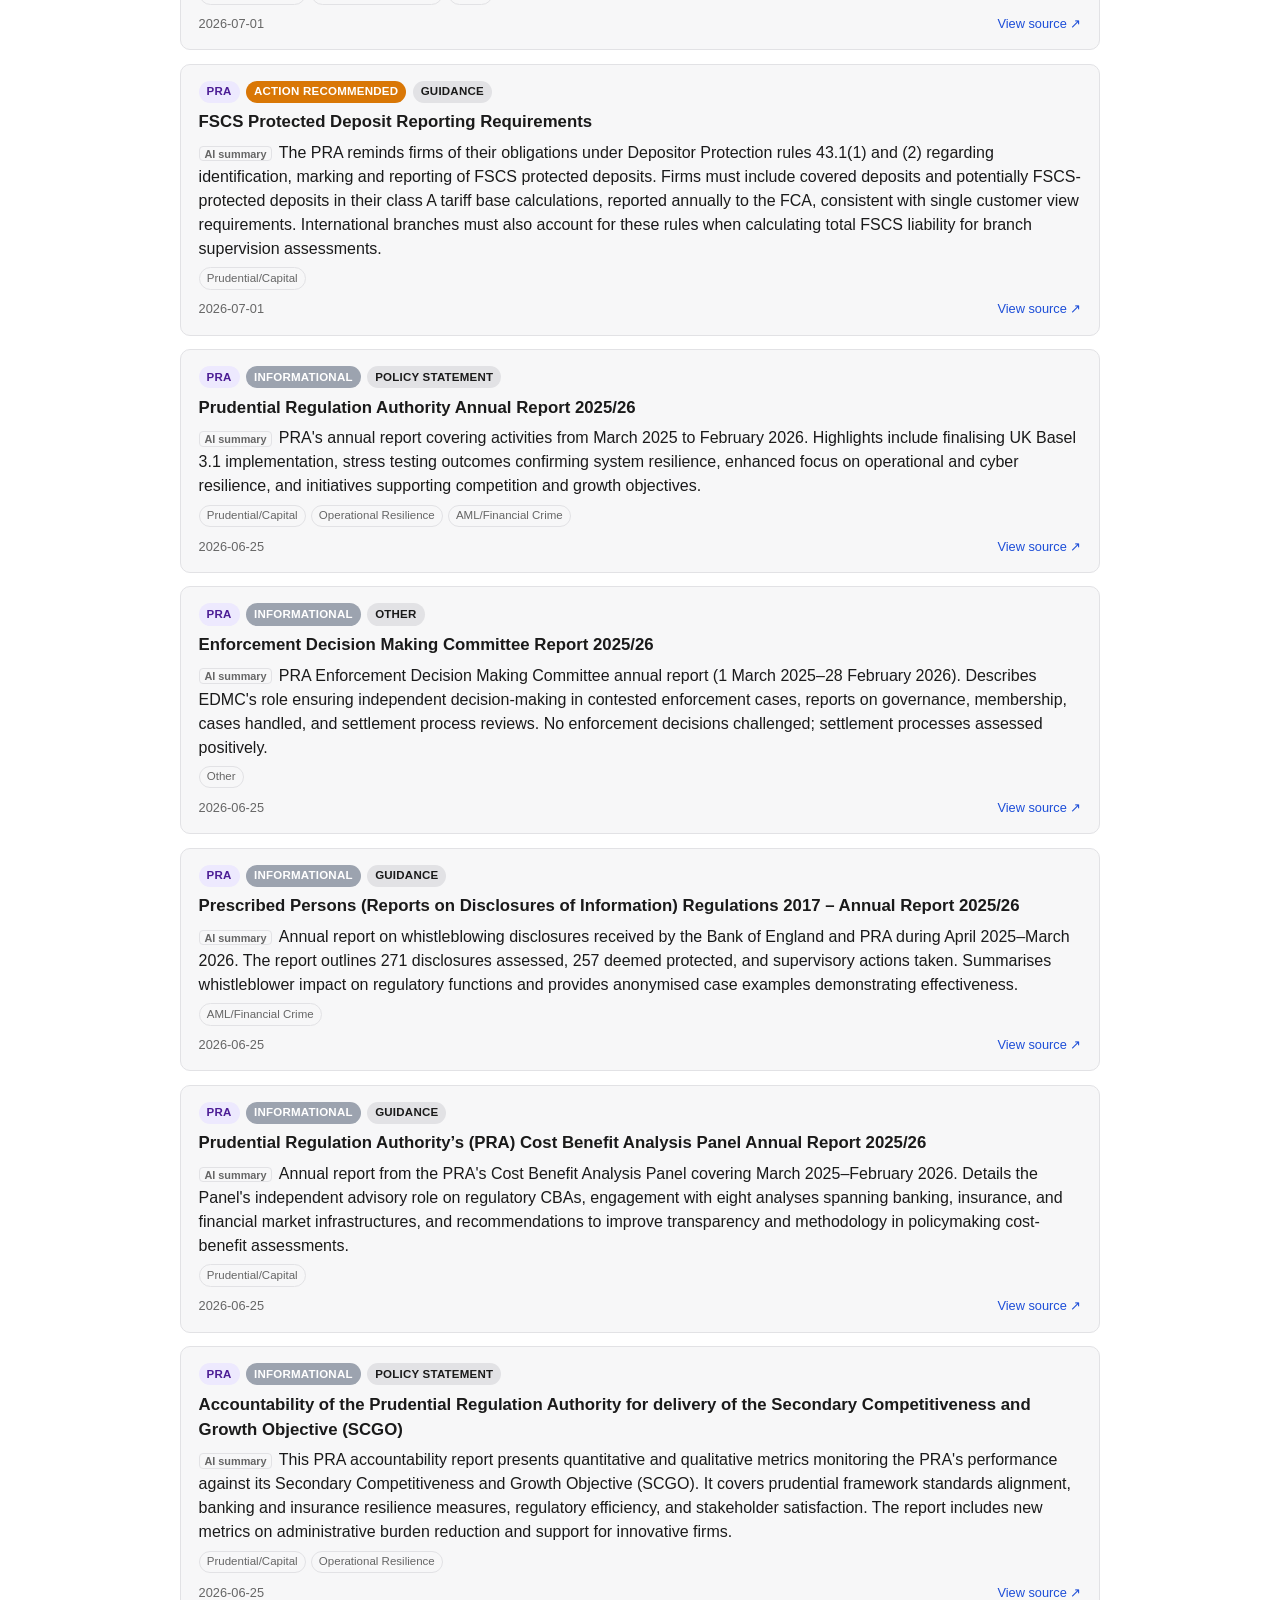
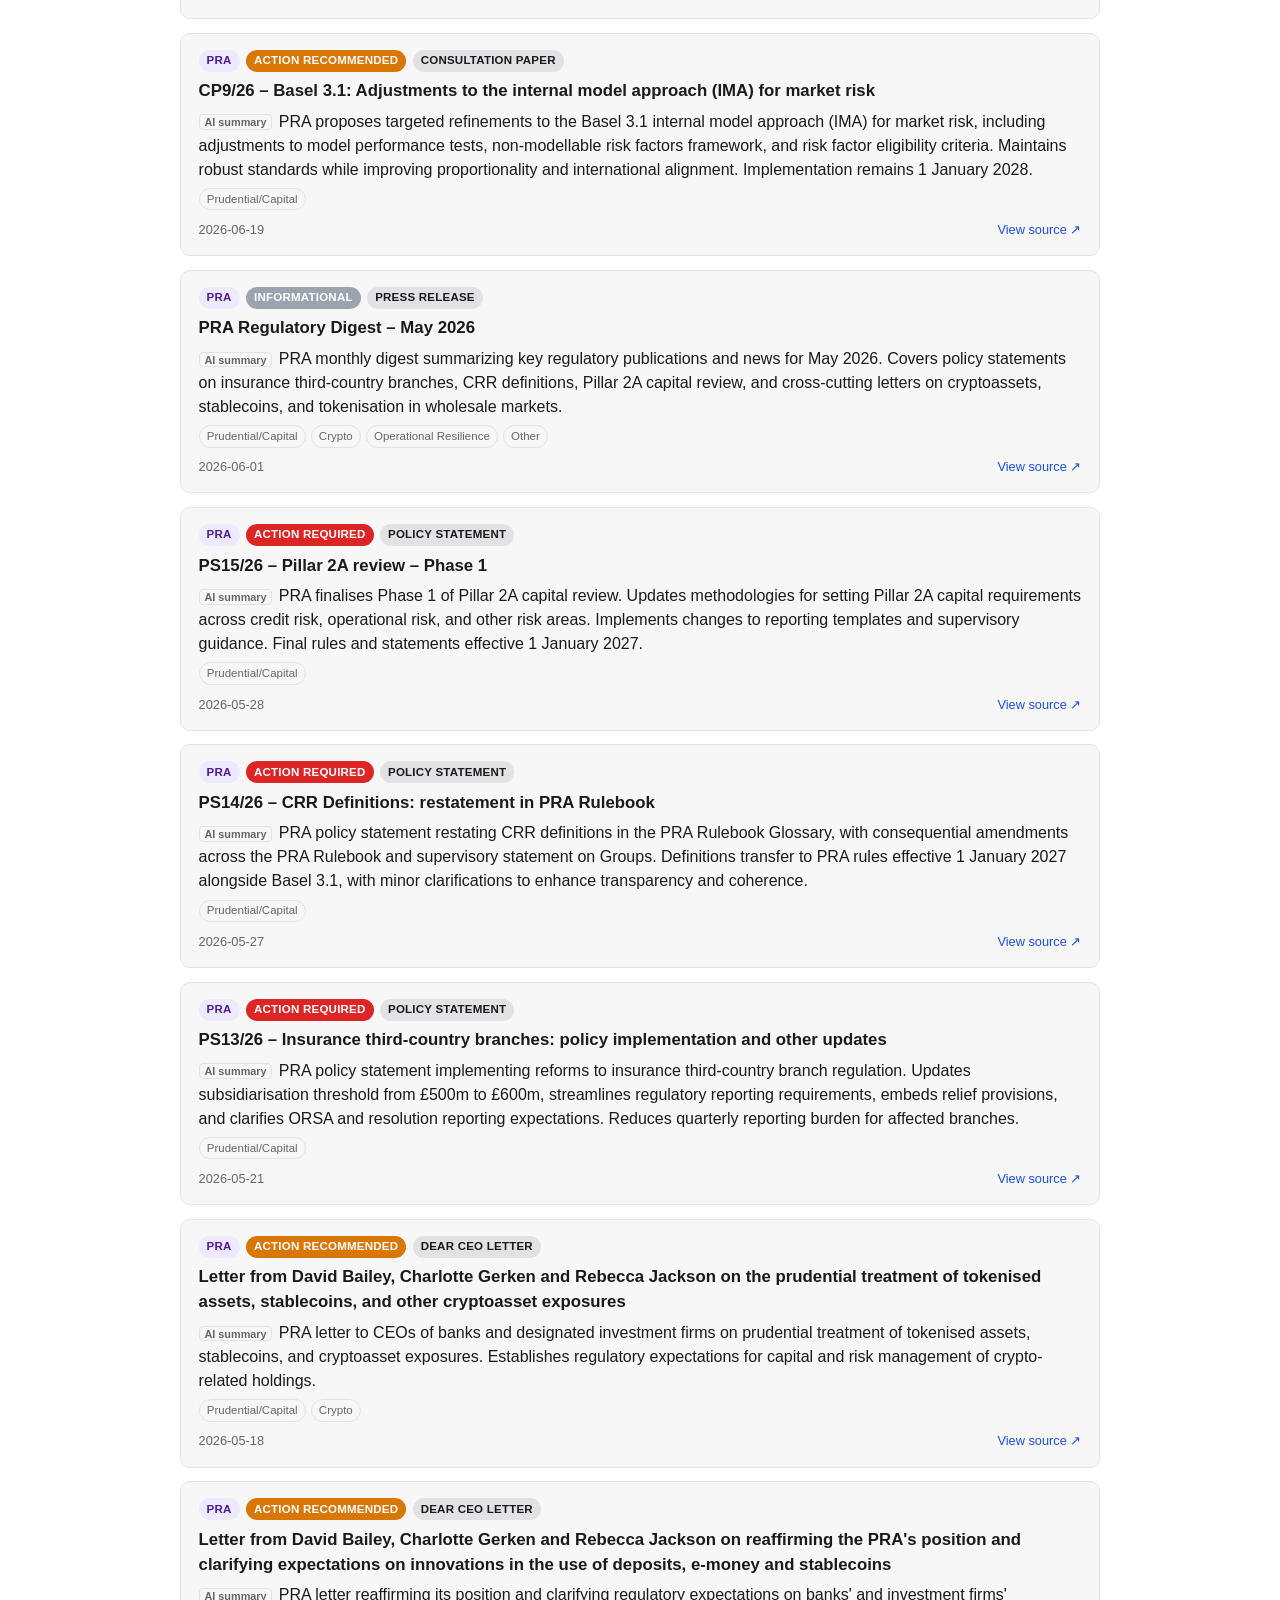
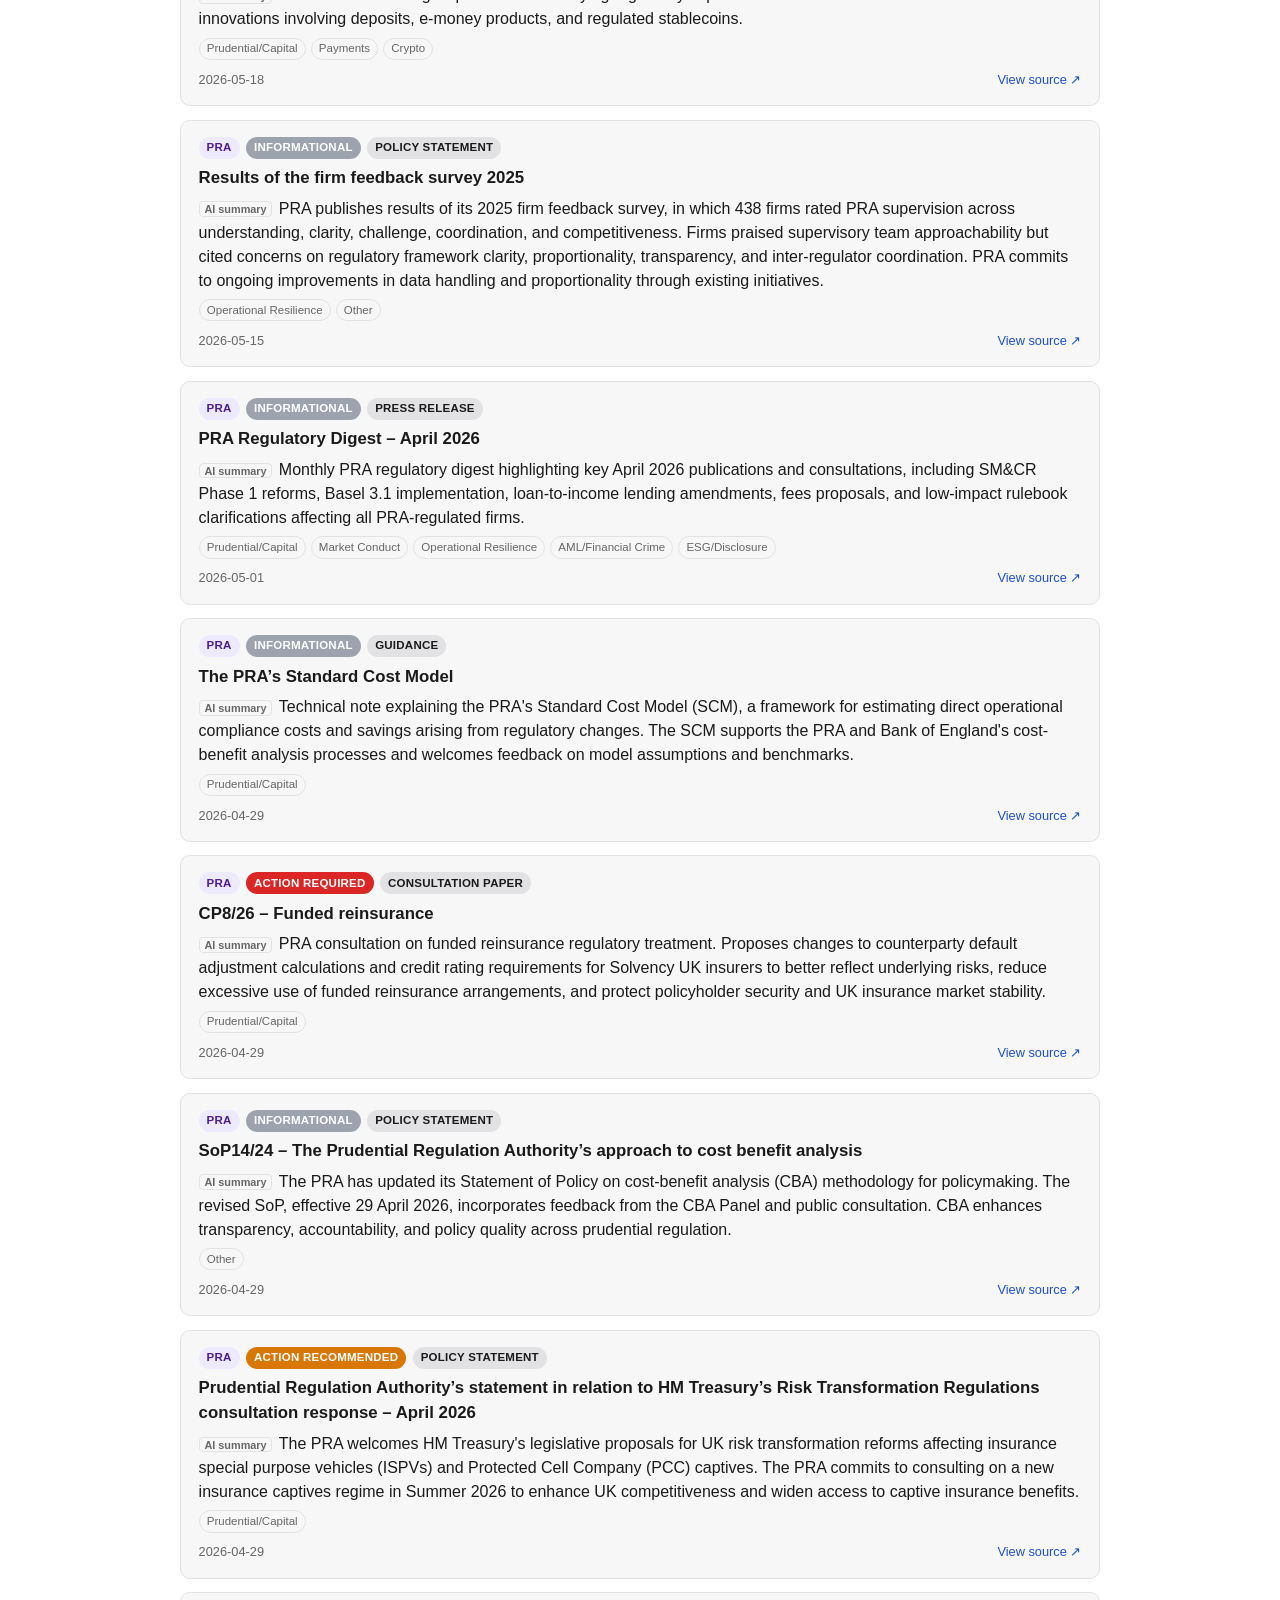
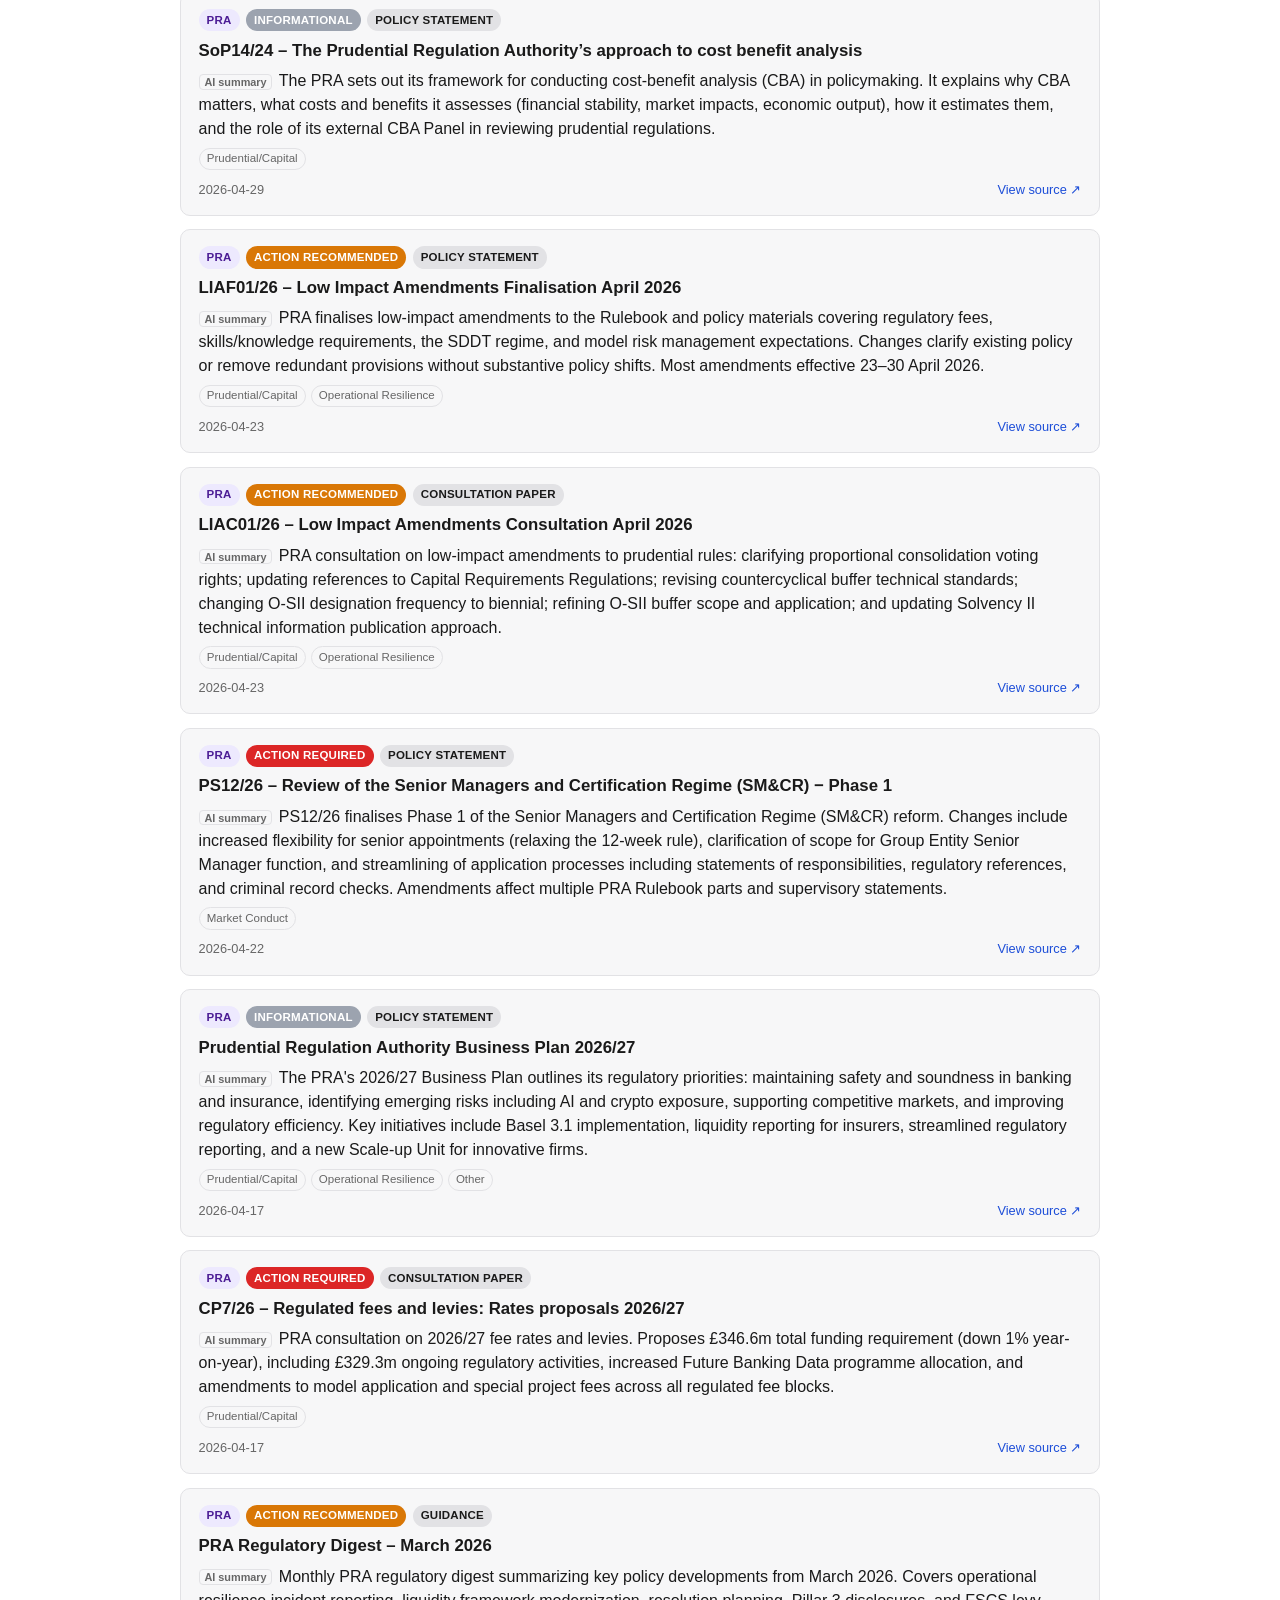
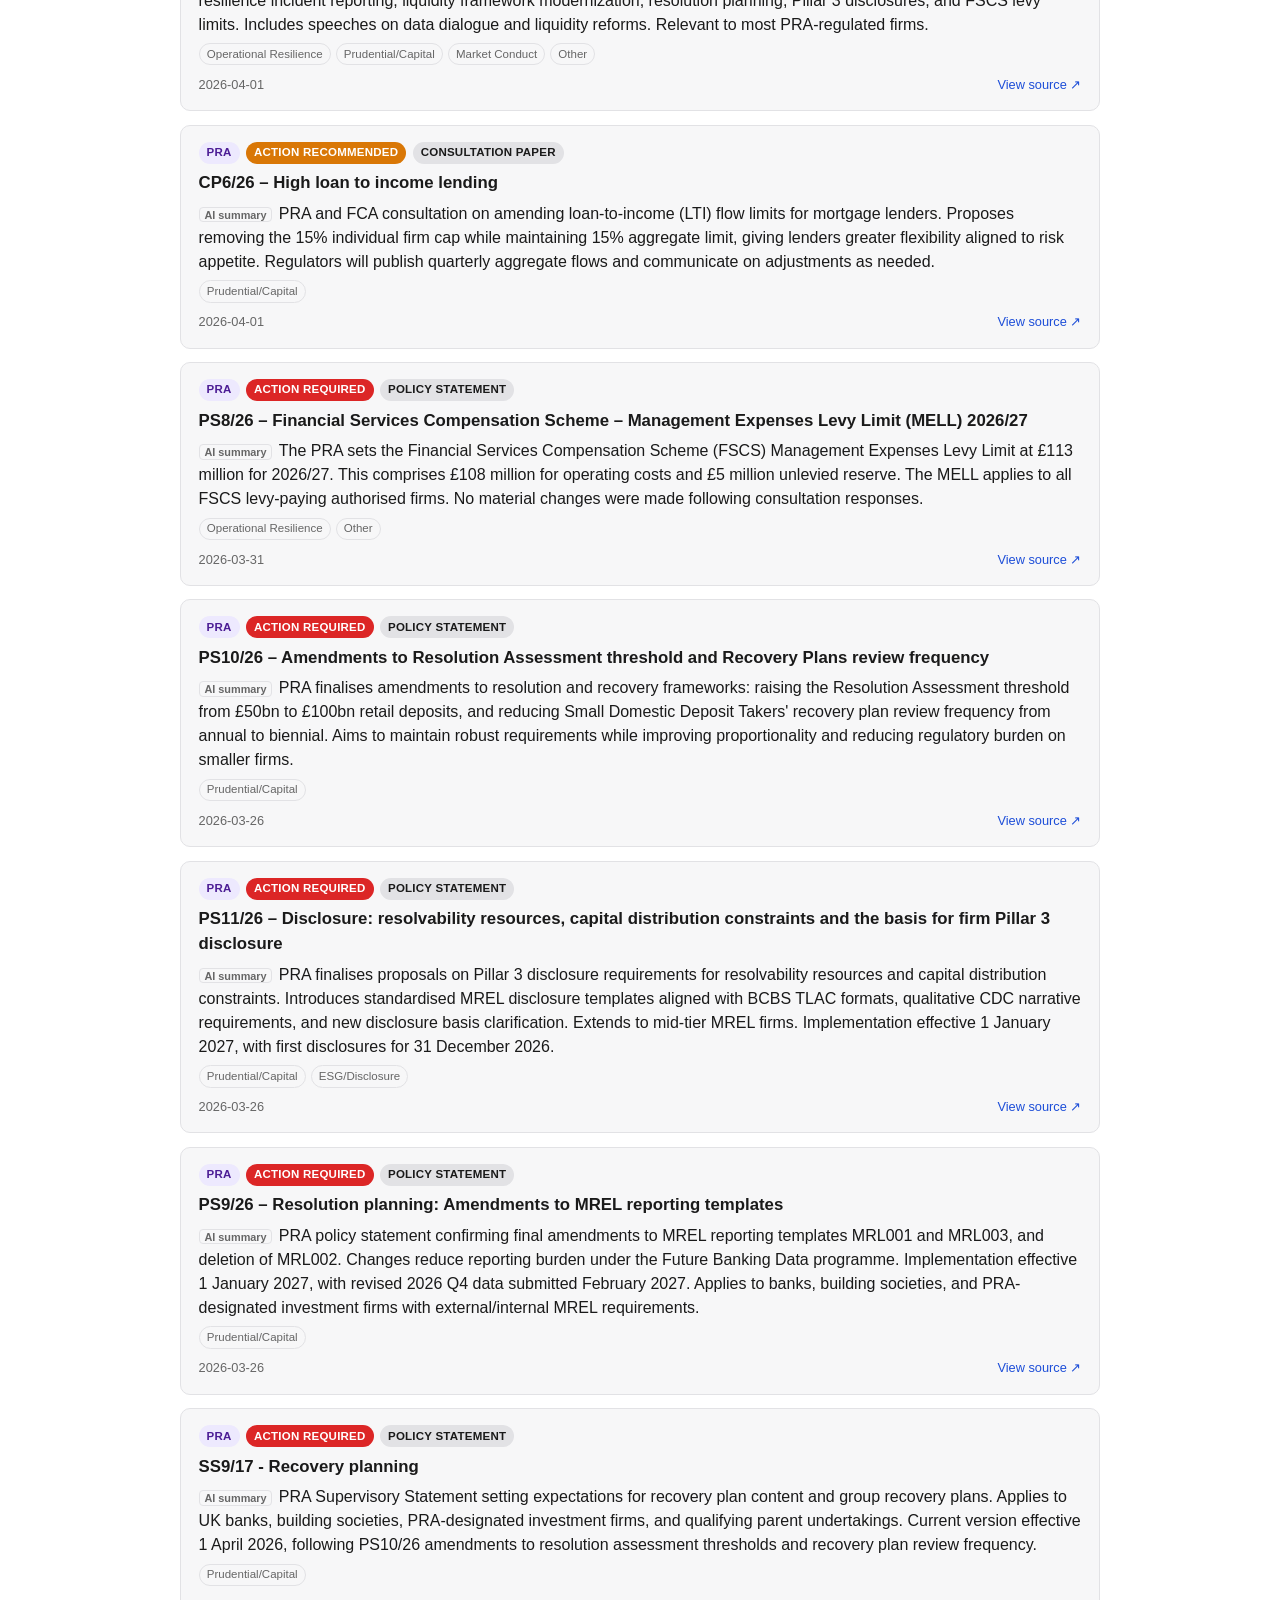
==== commit ecb75976: "chore: daily ingestion run 2026-11-27" ====
--- a/docs/index.html
+++ b/docs/index.html
@@ -42,6 +42,64 @@
 <section id="items" class="cards">
   
 <article class="card"
+  data-id="d8c3763921b655a1"
+  data-source="PRA"
+  data-doctype="Policy Statement"
+  data-impact="action-required"
+  data-areas="Prudential/Capital"
+  data-search="2026 other systemically important institutions (o-siis) buffer rates the pra has set o-sii buffer rates for 2028 based on 2025 leverage exposure data. ring-fenced banks (lloyds 2.0%, natwest 1.5%, hsbc/barclays/santander uk 1.0%) and nationwide building society (1.0%) must hold these capital buffers to address domestic systemic risks.">
+  <div class="card__meta">
+    <span class="badge badge--source badge--pra">PRA</span>
+    
+    <span class="badge badge--impact-action-required">action required</span>
+    
+    <span class="badge">Policy Statement</span>
+  </div>
+  <h2 class="card__title"><a href="https://www.bankofengland.co.uk/prudential-regulation/publication/2026/november/o-sii-buffer-rates-for-ring-fenced-banks-and-large-building-societies" target="_blank" rel="noopener">2026 Other Systemically Important Institutions (O-SIIs) buffer rates</a></h2>
+  
+  <p class="card__summary"><span class="ai-label">AI summary</span>The PRA has set O-SII buffer rates for 2028 based on 2025 leverage exposure data. Ring-fenced banks (Lloyds 2.0%, NatWest 1.5%, HSBC/Barclays/Santander UK 1.0%) and Nationwide Building Society (1.0%) must hold these capital buffers to address domestic systemic risks.</p>
+  
+  
+  <div class="tags">
+    <span class="tag">Prudential/Capital</span>
+  </div>
+  
+  <div class="card__footer">
+    <span class="card__date">2026-11-27</span>
+    <a class="card__source-link" href="https://www.bankofengland.co.uk/prudential-regulation/publication/2026/november/o-sii-buffer-rates-for-ring-fenced-banks-and-large-building-societies" target="_blank" rel="noopener">View source &#8599;</a>
+  </div>
+</article>
+
+<article class="card"
+  data-id="d1a38e11b8c2fc38"
+  data-source="PRA"
+  data-doctype="Press Release"
+  data-impact="informational"
+  data-areas="Prudential/Capital"
+  data-search="2026 list of uk headquartered global systemically important institutions (g-siis) the pra disclosed the 2026 list of uk-headquartered g-siis (hsbc, barclays, standard chartered) with their sub-category allocations and g-sii buffer rates. these buffers will apply from 1 january 2028. the list is updated annually.">
+  <div class="card__meta">
+    <span class="badge badge--source badge--pra">PRA</span>
+    
+    <span class="badge badge--impact-informational">informational</span>
+    
+    <span class="badge">Press Release</span>
+  </div>
+  <h2 class="card__title"><a href="https://www.bankofengland.co.uk/prudential-regulation/publication/2026/november/2026-list-of-uk-headquartered-gsiis" target="_blank" rel="noopener">2026 list of UK headquartered Global Systemically Important Institutions (G-SIIs)</a></h2>
+  
+  <p class="card__summary"><span class="ai-label">AI summary</span>The PRA disclosed the 2026 list of UK-headquartered G-SIIs (HSBC, Barclays, Standard Chartered) with their sub-category allocations and G-SII buffer rates. These buffers will apply from 1 January 2028. The list is updated annually.</p>
+  
+  
+  <div class="tags">
+    <span class="tag">Prudential/Capital</span>
+  </div>
+  
+  <div class="card__footer">
+    <span class="card__date">2026-11-27</span>
+    <a class="card__source-link" href="https://www.bankofengland.co.uk/prudential-regulation/publication/2026/november/2026-list-of-uk-headquartered-gsiis" target="_blank" rel="noopener">View source &#8599;</a>
+  </div>
+</article>
+
+<article class="card"
   data-id="74d87f07c4756ac9"
   data-source="PRA"
   data-doctype="Policy Statement"
@@ -2008,6 +2066,35 @@
 </article>
 
 <article class="card"
+  data-id="695a16f1e856a8ad"
+  data-source="FCA"
+  data-doctype="Speech"
+  data-impact="action-recommended"
+  data-areas="Operational Resilience,Other"
+  data-search="cyber resilience: building confidence as threats evolve fca speech on cyber resilience in a rapidly evolving threat landscape. emphasises that cyber fundamentals remain critical despite emerging threats from ai and quantum computing. urges boards to maintain honest risk assessments, govern third-party dependencies, and prepare proactively for quantum-safe encryption migration. fca is clarifying cyber resilience expectations through proposed guidance.">
+  <div class="card__meta">
+    <span class="badge badge--source badge--fca">FCA</span>
+    
+    <span class="badge badge--impact-action-recommended">action recommended</span>
+    
+    <span class="badge">Speech</span>
+  </div>
+  <h2 class="card__title"><a href="https://www.fca.org.uk/news/speeches/cyber-resilience-building-confidence-threats-evolve" target="_blank" rel="noopener">Cyber resilience: building confidence as threats evolve</a></h2>
+  
+  <p class="card__summary"><span class="ai-label">AI summary</span>FCA speech on cyber resilience in a rapidly evolving threat landscape. Emphasises that cyber fundamentals remain critical despite emerging threats from AI and quantum computing. Urges boards to maintain honest risk assessments, govern third-party dependencies, and prepare proactively for quantum-safe encryption migration. FCA is clarifying cyber resilience expectations through proposed guidance.</p>
+  
+  
+  <div class="tags">
+    <span class="tag">Operational Resilience</span><span class="tag">Other</span>
+  </div>
+  
+  <div class="card__footer">
+    <span class="card__date">date unknown</span>
+    <a class="card__source-link" href="https://www.fca.org.uk/news/speeches/cyber-resilience-building-confidence-threats-evolve" target="_blank" rel="noopener">View source &#8599;</a>
+  </div>
+</article>
+
+<article class="card"
   data-id="60b3f3d85a75d119"
   data-source="FCA"
   data-doctype="Policy Statement"
@@ -5082,7 +5169,7 @@
 </main>
 <footer class="site-footer">
   <p>
-    Last updated: 2026-11-26 16:04 UTC &middot;
+    Last updated: 2026-11-27 15:52 UTC &middot;
     Summaries are AI-generated and are not regulatory advice &mdash; always refer to the linked source. &middot;
     <a href="https://github.com/Ehsan516/fca-pulse">Source</a>
   </p>
